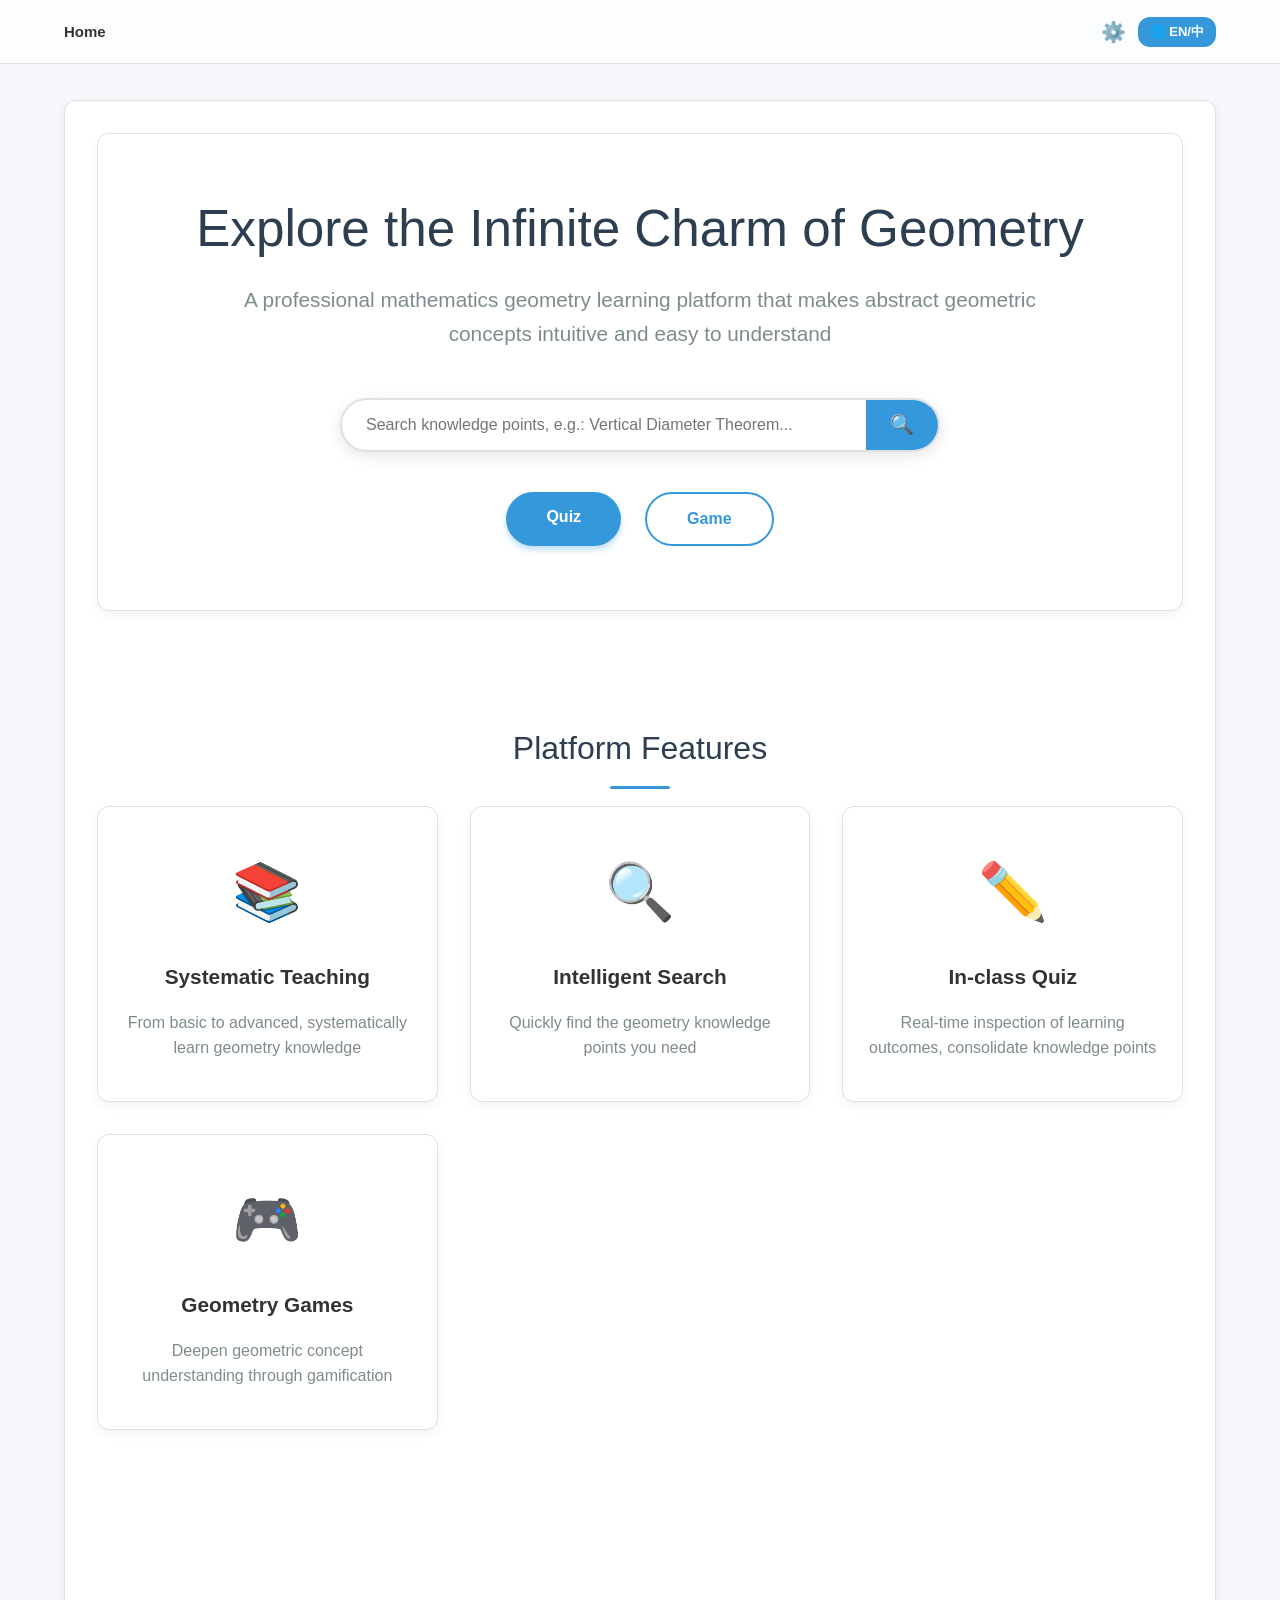
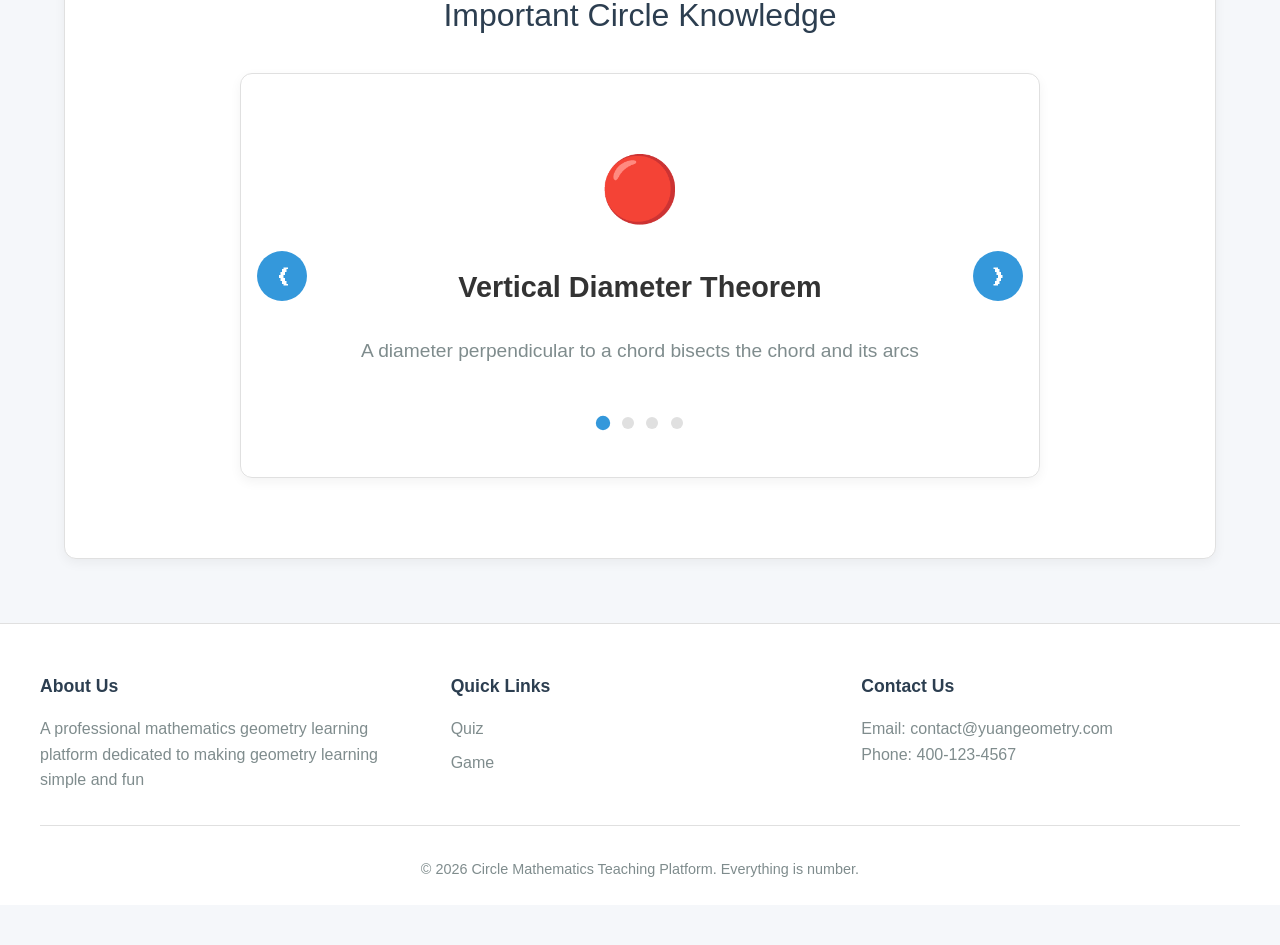
==== index.html @ 833879a3 "[v1.a]homepage 1.A page with basic operations and abilities. 2.This page 's theme is clear and simp" ====
<!DOCTYPE html>
<html lang="zh-CN">
<head>
    <meta charset="UTF-8">
    <meta name="viewport" content="width=device-width, initial-scale=1.0">
    <title>圆 · 几何教学平台</title>
    <link rel="stylesheet" href="style.css">
    <link rel="stylesheet" href="./navbar/navbar.css">
    <script src="./navbar/navbar.js"></script>
</head>
<body>
    <!-- 顶部导航栏，由Web Component接管 -->
    <top-navbar page-type="index" i18n-nav-home="nav.home"></top-navbar>

    <!-- 主要内容区 -->
    <main class="main-content">
        <!-- 首页英雄区域 -->
        <section id="home" class="module active">
            <div class="hero-section">
                <h1 data-i18n="hero.title">探索几何的无限魅力</h1>
                <p class="subtitle" data-i18n="hero.subtitle">专业的数学几何学习平台，让抽象的几何概念变得直观易懂</p>
                
                <!-- 首页顶部搜索框 -->
                <div class="hero-search-box">
                    <input type="text" class="hero-search-input" placeholder="搜索知识点，如：垂径定理、圆周角..." data-i18n-placeholder="hero.searchPlaceholder"/>
                    <button class="hero-search-btn">
                        <span class="search-icon">🔍</span>
                    </button>
                </div>
                
                <div class="hero-buttons">
                    <a href="./quiz/quiz.html" class="cta-button" data-i18n="hero.startLearning">开始学习</a>
                    <a href="./game/game_page.html" class="cta-button secondary" data-i18n="hero.geometryGames">几何游戏</a>
                </div>
            </div>
            
            <!-- 特色功能 -->
            <div class="features-section">
                <h2 data-i18n="features.title">平台特色</h2>
                <div class="features-grid">
                    <div class="feature-card">
                        <div class="feature-icon">📚</div>
                        <h3 data-i18n="features.systematic">系统教学</h3>
                        <p data-i18n="features.systematicDesc">从基础到进阶，系统化学习几何知识</p>
                    </div>
                    <div class="feature-card">
                        <div class="feature-icon">🔍</div>
                        <h3 data-i18n="features.intelligent">智能搜索</h3>
                        <p data-i18n="features.intelligentDesc">快速找到你需要的几何知识点</p>
                    </div>
                    <div class="feature-card">
                        <div class="feature-icon">✏️</div>
                        <h3 data-i18n="features.quiz">随堂检测</h3>
                        <p data-i18n="features.quizDesc">实时检验学习成果，巩固知识点</p>
                    </div>
                    <div class="feature-card">
                        <div class="feature-icon">🎮</div>
                        <h3 data-i18n="features.games">几何游戏</h3>
                        <p data-i18n="features.gamesDesc">通过游戏化方式加深几何概念理解</p>
                    </div>
                </div>
            </div>
            
            <!-- 圆的重要知识点 - 幻灯片展示 -->
            <div class="knowledge-section">
                <h2 data-i18n="knowledge.title">圆的重要知识点</h2>
                <div class="knowledge-slider">
                    <button class="slider-btn prev-btn" id="knowledge-prev">&#10094;</button>
                    <div class="knowledge-slides">
                        <div class="knowledge-slide active">
                            <div class="knowledge-icon">🔴</div>
                            <h3 data-i18n="knowledge.verticalTheorem">垂径定理</h3>
                            <p data-i18n="knowledge.verticalTheoremDesc">垂直于弦的直径平分弦且平分弦所对的两条弧</p>
                        </div>
                        <div class="knowledge-slide">
                            <div class="knowledge-icon">📐</div>
                            <h3 data-i18n="knowledge.circumferentialAngle">圆周角定理</h3>
                            <p data-i18n="knowledge.circumferentialAngleDesc">同弧或等弧所对的圆周角相等，等于圆心角的一半</p>
                        </div>
                        <div class="knowledge-slide">
                            <div class="knowledge-icon">🔄</div>
                            <h3 data-i18n="knowledge.standardEquation">圆的标准方程</h3>
                            <p data-i18n="knowledge.standardEquationDesc">(x-a)² + (y-b)² = r²，其中(a,b)为圆心坐标，r为半径</p>
                        </div>
                        <div class="knowledge-slide">
                            <div class="knowledge-icon">💡</div>
                            <h3 data-i18n="knowledge.tangentProperty">切线性质</h3>
                            <p data-i18n="knowledge.tangentPropertyDesc">圆的切线垂直于经过切点的半径</p>
                        </div>
                    </div>
                    <button class="slider-btn next-btn" id="knowledge-next">&#10095;</button>
                    <div class="slider-dots">
                        <span class="dot active" data-slide="0"></span>
                        <span class="dot" data-slide="1"></span>
                        <span class="dot" data-slide="2"></span>
                        <span class="dot" data-slide="3"></span>
                    </div>
                </div>
            </div>
        </section>

        <!-- 登录模块 -->
        <section id="login" class="module">
            <h2 data-i18n="login.title">用户登录</h2>
            <form class="auth-form">
                <input type="text" placeholder="用户名" required class="input-field" data-i18n-placeholder="login.username"/>
                <input type="password" placeholder="密码" required class="input-field" data-i18n-placeholder="login.password"/>
                <div class="privacy-policy">
                    <input type="checkbox" id="privacy" required>
                    <label for="privacy" data-i18n="login.privacy">我已阅读并同意<a href="#" onclick="alert('隐私政策：我们尊重您的隐私，不会收集任何个人信息。')">隐私政策</a></label>
                </div>
                <button type="submit" class="submit-btn" data-i18n="login.enter">进入</button>
            </form>
        </section>



        <!-- 游戏模块 -->
        <section id="game" class="module">
            <h2 data-i18n="game.title">几何挑战游戏</h2>
            <div class="game-canvas">
                <!-- 这里通常放置Canvas或游戏组件 -->
                <p data-i18n="game.loading">几何拼图游戏加载中...</p>
                <button class="submit-btn" data-i18n="game.start">开始游戏</button>
            </div>
        </section>

        <!-- 设置模块 -->
        <section id="settings" class="module">
            <h2 data-i18n="settings.title">设置</h2>
            
            <div class="settings-section">
                <h3 data-i18n="settings.appearance">外观</h3>
                <div class="settings-container">
                    <div class="setting-item">
                        <label data-i18n="settings.fontSize">字体大小</label>
                        <select id="settings-font-size" class="input-field">
                            <option value="small" data-i18n="settings.fontSizeSmall">小</option>
                            <option value="medium" data-i18n="settings.fontSizeMedium" selected>中</option>
                            <option value="large" data-i18n="settings.fontSizeLarge">大</option>
                            <option value="xlarge" data-i18n="settings.fontSizeXLarge">特大</option>
                        </select>
                    </div>
                    <div class="setting-item">
                        <label data-i18n="settings.colorblindMode">色盲模式</label>
                        <div class="toggle-switch">
                            <input type="checkbox" id="settings-colorblind-mode">
                            <label for="settings-colorblind-mode" class="toggle-label"></label>
                        </div>
                    </div>
                    <div class="setting-item">
                        <label data-i18n="settings.eyeProtectionMode">护眼模式</label>
                        <div class="toggle-switch">
                            <input type="checkbox" id="settings-eye-protection-mode">
                            <label for="settings-eye-protection-mode" class="toggle-label"></label>
                        </div>
                    </div>
                </div>
            </div>
            
            <div class="settings-section">
                <h3 data-i18n="settings.language">语言</h3>
                <div class="settings-container">
                    <div class="setting-item">
                        <label data-i18n="settings.displayLanguage">显示语言</label>
                        <select id="settings-language" class="input-field">
                            <option value="zh">中文</option>
                            <option value="en">English</option>
                        </select>
                    </div>
                    <div class="setting-item">
                        <label data-i18n="settings.autoTranslate">自动翻译</label>
                        <div class="toggle-switch">
                            <input type="checkbox" id="settings-auto-translate">
                            <label for="settings-auto-translate" class="toggle-label"></label>
                        </div>
                    </div>
                    <div class="setting-item">
                        <label data-i18n="settings.parentMode">家长模式</label>
                        <div class="toggle-switch">
                            <input type="checkbox" id="settings-parent-mode">
                            <label for="settings-parent-mode" class="toggle-label"></label>
                        </div>
                    </div>
                </div>
            </div>
            
            <div class="settings-section">
                <h3 data-i18n="settings.account">账户</h3>
                <div class="settings-container">
                    <div class="setting-item">
                        <label data-i18n="settings.username">用户名</label>
                        <input type="text" id="settings-username" class="input-field" data-i18n-placeholder="settings.usernamePlaceholder">
                    </div>
                    <div class="setting-item">
                        <label data-i18n="settings.email">邮箱</label>
                        <input type="email" id="settings-email" class="input-field" data-i18n-placeholder="settings.emailPlaceholder">
                    </div>
                    <div class="setting-item">
                        <label data-i18n="settings.volume">音量</label>
                        <div class="slider-container">
                            <input type="range" id="settings-volume" class="slider" min="0" max="100" value="80">
                            <span class="slider-value">80%</span>
                        </div>
                    </div>
                    <div class="setting-item">
                        <button class="secondary-btn" data-i18n="settings.changePassword">修改密码</button>
                        <button class="secondary-btn" data-i18n="settings.deleteAccount">删除账户</button>
                    </div>
                </div>
            </div>
            
            <div class="settings-section">
                <h3 data-i18n="settings.learning">学习</h3>
                <div class="settings-container">
                    <div class="setting-item">
                        <label data-i18n="settings.autoSave">自动保存学习进度</label>
                        <div class="toggle-switch">
                            <input type="checkbox" id="settings-auto-save" checked>
                            <label for="settings-auto-save" class="toggle-label"></label>
                        </div>
                    </div>
                    <div class="setting-item">
                        <label data-i18n="settings.dailyGoal">每日学习目标（分钟）</label>
                        <input type="number" id="settings-daily-goal" class="input-field" value="30" min="5" max="180" step="5">
                    </div>
                    <div class="setting-item">
                        <label data-i18n="settings.studyReminder">学习提醒</label>
                        <div class="toggle-switch">
                            <input type="checkbox" id="settings-study-reminder">
                            <label for="settings-study-reminder" class="toggle-label"></label>
                        </div>
                    </div>
                </div>
            </div>
            
            <div class="settings-section">
                <h3 data-i18n="settings.privacy">隐私和安全</h3>
                <div class="settings-container">
                    <div class="setting-item">
                        <label data-i18n="settings.notifications">通知</label>
                        <div class="toggle-switch">
                            <input type="checkbox" id="settings-notifications" checked>
                            <label for="settings-notifications" class="toggle-label"></label>
                        </div>
                    </div>
                    <div class="setting-item">
                        <label data-i18n="settings.dataCollection">数据收集</label>
                        <div class="toggle-switch">
                            <input type="checkbox" id="settings-data-collection">
                            <label for="settings-data-collection" class="toggle-label"></label>
                        </div>
                    </div>
                    <div class="setting-item">
                        <label data-i18n="settings.cookies">Cookie</label>
                        <div class="toggle-switch">
                            <input type="checkbox" id="settings-cookies" checked>
                            <label for="settings-cookies" class="toggle-label"></label>
                        </div>
                    </div>
                </div>
            </div>
            
            <div class="settings-section">
                <h3 data-i18n="settings.advanced">高级</h3>
                <div class="settings-container">
                    <div class="setting-item">
                        <label data-i18n="settings.sound">音效</label>
                        <div class="toggle-switch">
                            <input type="checkbox" id="settings-sound" checked>
                            <label for="settings-sound" class="toggle-label"></label>
                        </div>
                    </div>
                    <div class="setting-item">
                        <button class="secondary-btn" data-i18n="settings.clearCache">清除缓存</button>
                        <button class="secondary-btn" data-i18n="settings.resetSettings">重置所有设置</button>
                    </div>
                </div>
            </div>
            
            <div class="settings-footer">
                <button class="submit-btn" data-i18n="settings.save">应用设置</button>
            </div>
        </section>
    </main>

    <!-- 底部 -->
    <footer class="main-footer">
        <div class="footer-content">
            <div class="footer-section">
                <h4 data-i18n="footer.about">关于我们</h4>
                <p data-i18n="footer.aboutDesc">专业的数学几何学习平台，致力于让几何学习变得简单有趣</p>
            </div>
            <div class="footer-section">
                <h4 data-i18n="footer.links">快速链接</h4>
                <ul>
                    <li><a href="./quiz/quiz.html" data-i18n="nav.quiz">检测</a></li>
                    <li><a href="./game/game_page.html" data-i18n="nav.game">游戏</a></li>
                </ul>
            </div>
            <div class="footer-section">
                <h4 data-i18n="footer.contact">联系我们</h4>
                <p data-i18n="footer.email">邮箱：contact@yuangeometry.com</p>
                <p data-i18n="footer.phone">电话：400-123-4567</p>
            </div>
        </div>
        <p class="copyright" data-i18n="footer.copyright">© 2026 圆数学教学平台. 万物皆数.</p>
    </footer>

    <script src="script.js"></script>
</body>
</html>
---- style.css ----
/* 基础重置与全局设置 */
* {
    margin: 0;
    padding: 0;
    box-sizing: border-box;
}

body {
    font-family: 'Helvetica Neue', Helvetica, Arial, sans-serif;
    background-color: #f5f7fa;
    color: #333;
    line-height: 1.6;
    padding-top: 100px;
    padding-bottom: 40px;
}

/* 极简配色方案 */
:root {
    --primary-color: #3498db;
    --primary-hover: #2980b9;
    --card-bg: #ffffff;
    --border-color: #e0e0e0;
    --text-muted: #7f8c8d;
    --border-radius: 12px;
    --box-shadow: 0 4px 12px rgba(0,0,0,0.05);
    --header-bg: #ffffff;
}


/* 主要内容区 */
.main-content {
    max-width: 1200px;
    margin: 0 auto;
    padding: 0 1.5rem;
}

/* 英雄区域 */
.hero-section {
    text-align: center;
    padding: 4rem 2rem;
    background: var(--card-bg);
    border-radius: var(--border-radius);
    box-shadow: var(--box-shadow);
    margin-bottom: 3rem;
    border: 1px solid var(--border-color);
}

.hero-section h1 {
    font-size: 3.2rem;
    color: #2c3e50;
    margin-bottom: 1.5rem;
    font-weight: 300;
    line-height: 1.2;
}

.hero-section .subtitle {
    font-size: 1.3rem;
    color: var(--text-muted);
    margin-bottom: 3rem;
    max-width: 800px;
    margin-left: auto;
    margin-right: auto;
}

/* 首页顶部搜索框 */
.hero-search-box {
    display: flex;
    max-width: 600px;
    margin: 0 auto 2.5rem;
    background: white;
    border-radius: 50px;
    box-shadow: 0 4px 15px rgba(0,0,0,0.1);
    border: 2px solid var(--border-color);
    overflow: hidden;
    transition: all 0.3s ease;
}

.hero-search-box:focus-within {
    border-color: var(--primary-color);
    box-shadow: 0 4px 20px rgba(52, 152, 219, 0.2);
}

.hero-search-input {
    flex: 1;
    border: none;
    padding: 1rem 1.5rem;
    font-size: 1rem;
    outline: none;
    background: transparent;
}

.hero-search-btn {
    background: var(--primary-color);
    border: none;
    padding: 0 1.5rem;
    cursor: pointer;
    transition: all 0.3s ease;
    display: flex;
    align-items: center;
    justify-content: center;
}

.hero-search-btn:hover {
    background: var(--primary-hover);
}

.search-icon {
    font-size: 1.2rem;
}

.hero-buttons {
    display: flex;
    gap: 1.5rem;
    justify-content: center;
    flex-wrap: wrap;
}

.cta-button {
    background: var(--primary-color);
    color: white;
    padding: 0.75rem 2.5rem;
    border-radius: 50px;
    text-decoration: none;
    font-weight: bold;
    transition: all 0.3s ease;
    display: inline-block;
    box-shadow: 0 4px 6px rgba(52, 152, 219, 0.3);
    border: none;
    cursor: pointer;
    font-size: 1rem;
}

.cta-button:hover {
    background: var(--primary-hover);
    transform: translateY(-2px);
    box-shadow: 0 6px 10px rgba(52, 152, 219, 0.4);
}

.cta-button.secondary {
    background: transparent;
    color: var(--primary-color);
    border: 2px solid var(--primary-color);
    box-shadow: none;
}

.cta-button.secondary:hover {
    background: var(--primary-color);
    color: white;
}

/* 特色功能 */
.features-section {
    margin-top: 4rem;
    padding: 3rem 0;
}

.features-section h2 {
    font-size: 2.2rem;
    color: #2c3e50;
    text-align: center;
    margin-bottom: 3rem;
    font-weight: 300;
    position: relative;
}

.features-section h2::after {
    content: '';
    position: absolute;
    width: 60px;
    height: 3px;
    background: var(--primary-color);
    bottom: -15px;
    left: 50%;
    transform: translateX(-50%);
    border-radius: 2px;
}

.features-grid {
    display: grid;
    grid-template-columns: repeat(auto-fit, minmax(250px, 1fr));
    gap: 2rem;
}

.feature-card {
    background: rgba(255, 255, 255, 0.9);
    padding: 2.5rem 1.5rem;
    border-radius: var(--border-radius);
    box-shadow: var(--box-shadow);
    text-align: center;
    transition: all 0.3s ease;
    border: 1px solid var(--border-color);
}

.feature-card:hover {
    transform: translateY(-5px);
    box-shadow: 0 10px 20px rgba(0,0,0,0.1);
    border-color: var(--primary-color);
}

.feature-icon {
    font-size: 3.5rem;
    margin-bottom: 1.5rem;
    display: block;
}

.feature-card h3 {
    font-size: 1.3rem;
    color: #333;
    margin-bottom: 1rem;
    font-weight: 600;
}

.feature-card p {
    color: var(--text-muted);
    line-height: 1.6;
}

/* 知识点部分样式 - 幻灯片 */
.knowledge-section {
    margin-top: 4rem;
    padding: 3rem 0;
}

.knowledge-section h2 {
    font-size: 2.2rem;
    color: #2c3e50;
    text-align: center;
    margin-bottom: 3rem;
    font-weight: 300;
}

/* 幻灯片容器 */
.knowledge-slider {
    position: relative;
    max-width: 800px;
    margin: 0 auto;
    background: rgba(255, 255, 255, 0.95);
    border-radius: var(--border-radius);
    box-shadow: var(--box-shadow);
    border: 1px solid var(--border-color);
    padding: 3rem 4rem;
    overflow: hidden;
}

.knowledge-slides {
    position: relative;
    min-height: 250px;
}

.knowledge-slide {
    position: absolute;
    top: 0;
    left: 0;
    width: 100%;
    opacity: 0;
    visibility: hidden;
    transition: all 0.5s ease;
    transform: translateX(50px);
    text-align: center;
    padding: 1rem;
}

.knowledge-slide.active {
    opacity: 1;
    visibility: visible;
    transform: translateX(0);
    position: relative;
}

.knowledge-slide.prev {
    transform: translateX(-50px);
}

.knowledge-icon {
    font-size: 4rem;
    margin-bottom: 1.5rem;
    display: block;
}

.knowledge-slide h3 {
    font-size: 1.8rem;
    color: #333;
    margin-bottom: 1.5rem;
    font-weight: 600;
}

.knowledge-slide p {
    font-size: 1.2rem;
    color: var(--text-muted);
    line-height: 1.8;
    max-width: 600px;
    margin: 0 auto;
}

/* 幻灯片按钮 */
.slider-btn {
    position: absolute;
    top: 50%;
    transform: translateY(-50%);
    background: var(--primary-color);
    color: white;
    border: none;
    width: 50px;
    height: 50px;
    border-radius: 50%;
    font-size: 1.5rem;
    cursor: pointer;
    transition: all 0.3s ease;
    z-index: 10;
    display: flex;
    align-items: center;
    justify-content: center;
}

.slider-btn:hover {
    background: var(--primary-hover);
    transform: translateY(-50%) scale(1.1);
}

.prev-btn {
    left: 1rem;
}

.next-btn {
    right: 1rem;
}

/* 幻灯片指示点 */
.slider-dots {
    display: flex;
    justify-content: center;
    gap: 0.8rem;
    margin-top: 2rem;
}

.dot {
    width: 12px;
    height: 12px;
    border-radius: 50%;
    background: var(--border-color);
    cursor: pointer;
    transition: all 0.3s ease;
}

.dot:hover {
    background: var(--primary-color);
    opacity: 0.7;
}

.dot.active {
    background: var(--primary-color);
    transform: scale(1.2);
}

/* 模块样式 */
.module {
    background: var(--card-bg);
    border-radius: var(--border-radius);
    box-shadow: var(--box-shadow);
    padding: 2rem;
    margin-bottom: 2rem;
    border: 1px solid var(--border-color);
    display: none;
    opacity: 0;
    transition: opacity 0.3s ease;
}

.module.active {
    display: block;
    opacity: 1;
}

.module h2 {
    font-size: 2rem;
    color: #2c3e50;
    margin-bottom: 2rem;
    font-weight: 300;
}

/* 卡片样式 */
.card {
    background: rgba(255, 255, 255, 0.9);
    padding: 2rem;
    border-radius: var(--border-radius);
    box-shadow: var(--box-shadow);
    border: 1px solid var(--border-color);
    transition: all 0.3s ease;
}

.card:hover {
    transform: translateY(-3px);
    box-shadow: 0 8px 16px rgba(0,0,0,0.1);
}

.card h3 {
    font-size: 1.3rem;
    color: var(--primary-color);
    margin-bottom: 1rem;
    font-weight: 600;
}

.card ul {
    list-style: none;
    padding: 0;
}

.card li {
    padding: 0.5rem 0;
    color: #555;
    border-bottom: 1px solid var(--border-color);
}

.card li:last-child {
    border-bottom: none;
}

/* 表单样式 */
.input-field {
    width: 100%;
    padding: 0.75rem 1rem;
    border: 1px solid var(--border-color);
    border-radius: 8px;
    font-size: 1rem;
    transition: all 0.3s ease;
    margin-bottom: 1rem;
}

.input-field:focus {
    outline: none;
    border-color: var(--primary-color);
    box-shadow: 0 0 0 3px rgba(52, 152, 219, 0.1);
}

.submit-btn {
    background: var(--primary-color);
    color: white;
    padding: 0.75rem 2rem;
    border: none;
    border-radius: 8px;
    font-size: 1rem;
    font-weight: 600;
    cursor: pointer;
    transition: all 0.3s ease;
}

.submit-btn:hover {
    background: var(--primary-hover);
    transform: translateY(-2px);
    box-shadow: 0 4px 8px rgba(52, 152, 219, 0.3);
}

.secondary-btn {
    background: transparent;
    color: var(--primary-color);
    padding: 0.5rem 1rem;
    border: 1px solid var(--primary-color);
    border-radius: 6px;
    font-size: 0.9rem;
    cursor: pointer;
    transition: all 0.3s ease;
    margin-right: 0.5rem;
}

.secondary-btn:hover {
    background: var(--primary-color);
    color: white;
}

/* 教学网格 */
.teach-grid {
    display: grid;
    grid-template-columns: repeat(auto-fit, minmax(300px, 1fr));
    gap: 2rem;
}

/* 搜索框 */
.search-box {
    display: flex;
    gap: 1rem;
    margin-bottom: 2rem;
}

.search-box .input-field {
    flex: 1;
    margin-bottom: 0;
}

/* 检测模块 */
.quiz-item {
    margin-bottom: 2rem;
}

.quiz-item p {
    font-size: 1.1rem;
    color: #333;
    margin-bottom: 1rem;
    font-weight: 500;
}

.quiz-item textarea {
    width: 100%;
    min-height: 120px;
    padding: 1rem;
    border: 1px solid var(--border-color);
    border-radius: 8px;
    font-size: 1rem;
    resize: vertical;
    font-family: inherit;
}

.quiz-item textarea:focus {
    outline: none;
    border-color: var(--primary-color);
    box-shadow: 0 0 0 3px rgba(52, 152, 219, 0.1);
}

/* 游戏画布 */
.game-canvas {
    background: #f8f9fa;
    border-radius: var(--border-radius);
    padding: 3rem;
    text-align: center;
    min-height: 300px;
    display: flex;
    flex-direction: column;
    align-items: center;
    justify-content: center;
    gap: 1.5rem;
}

/* 设置模块 */
.settings-section {
    margin-bottom: 2.5rem;
    padding-bottom: 2rem;
    border-bottom: 1px solid var(--border-color);
}

.settings-section:last-of-type {
    border-bottom: none;
}

.settings-section h3 {
    font-size: 1.2rem;
    color: #2c3e50;
    margin-bottom: 1.5rem;
    font-weight: 600;
}

.settings-container {
    display: grid;
    gap: 1rem;
}

.setting-item {
    display: flex;
    align-items: center;
    justify-content: space-between;
    padding: 1rem;
    background: #f8f9fa;
    border-radius: 8px;
}

.setting-item label {
    font-weight: 500;
    color: #555;
}

.setting-item .input-field {
    width: auto;
    min-width: 200px;
    margin-bottom: 0;
}

/* 滑动条 */
.slider-container {
    display: flex;
    align-items: center;
    gap: 1rem;
}

.slider {
    -webkit-appearance: none;
    appearance: none;
    width: 200px;
    height: 6px;
    border-radius: 3px;
    background: var(--border-color);
    outline: none;
}

.slider::-webkit-slider-thumb {
    -webkit-appearance: none;
    appearance: none;
    width: 20px;
    height: 20px;
    border-radius: 50%;
    background: var(--primary-color);
    cursor: pointer;
    transition: all 0.3s ease;
}

.slider::-webkit-slider-thumb:hover {
    transform: scale(1.2);
}

.slider-value {
    font-weight: 600;
    color: var(--primary-color);
    min-width: 40px;
}

/* 切换开关 */
.toggle-switch {
    position: relative;
    display: inline-block;
    width: 50px;
    height: 24px;
}

.toggle-switch input {
    opacity: 0;
    width: 0;
    height: 0;
}

.toggle-label {
    position: absolute;
    cursor: pointer;
    top: 0;
    left: 0;
    right: 0;
    bottom: 0;
    background-color: #ccc;
    transition: .4s;
    border-radius: 24px;
}

.toggle-label:before {
    position: absolute;
    content: "";
    height: 18px;
    width: 18px;
    left: 3px;
    bottom: 3px;
    background-color: white;
    transition: .4s;
    border-radius: 50%;
}

.toggle-switch input:checked + .toggle-label {
    background-color: var(--primary-color);
}

.toggle-switch input:checked + .toggle-label:before {
    transform: translateX(26px);
}

.settings-footer {
    margin-top: 2rem;
    text-align: center;
}

/* 隐私政策 */
.privacy-policy {
    display: flex;
    align-items: center;
    gap: 0.5rem;
    margin-bottom: 1rem;
}

.privacy-policy input[type="checkbox"] {
    width: 18px;
    height: 18px;
    accent-color: var(--primary-color);
}

.privacy-policy a {
    color: var(--primary-color);
    text-decoration: none;
}

.privacy-policy a:hover {
    text-decoration: underline;
}

/* 底部 */
.main-footer {
    background: var(--card-bg);
    border-top: 1px solid var(--border-color);
    margin-top: 4rem;
    padding: 3rem 2rem 1.5rem;
}

.footer-content {
    max-width: 1200px;
    margin: 0 auto;
    display: grid;
    grid-template-columns: repeat(auto-fit, minmax(250px, 1fr));
    gap: 2rem;
    margin-bottom: 2rem;
}

.footer-section h4 {
    font-size: 1.1rem;
    color: #2c3e50;
    margin-bottom: 1rem;
    font-weight: 600;
}

.footer-section p,
.footer-section ul {
    color: var(--text-muted);
    line-height: 1.6;
}

.footer-section ul {
    list-style: none;
}

.footer-section li {
    margin-bottom: 0.5rem;
}

.footer-section a {
    color: var(--text-muted);
    text-decoration: none;
    transition: color 0.3s ease;
}

.footer-section a:hover {
    color: var(--primary-color);
}

.copyright {
    text-align: center;
    color: var(--text-muted);
    font-size: 0.9rem;
    padding-top: 2rem;
    border-top: 1px solid var(--border-color);
    max-width: 1200px;
    margin: 0 auto;
}

/* 特殊模式样式 */
.colorblind-mode {
    --primary-color: #1f77b4;
    --primary-hover: #166ba3;
}

.eye-protection-mode {
    --card-bg: #ffffff;
    --border-color: #d4e4d4;
}

.eye-protection-mode .module,
.eye-protection-mode .card {
    background: #ffffff;
    box-shadow: 0 2px 8px rgba(0, 0, 0, 0.05);
}

.parent-mode .game-section,
.parent-mode #game {
    display: none !important;
}

.parent-mode .nav-link[data-module="game"] {
    display: none !important;
}

/* 字体大小调整 */
.font-small {
    font-size: 0.9rem;
}

.font-medium {
    font-size: 1rem;
}

.font-large {
    font-size: 1.1rem;
}

.font-xlarge {
    font-size: 1.2rem;
}

/* 移动端适配 */
@media (max-width: 768px) {
    .main-header {
        flex-direction: column;
        gap: 0.5rem;
        padding: 1rem;
    }
    
    .nav-menu {
        flex-wrap: wrap;
        justify-content: center;
        gap: 0.5rem;
    }
    
    .nav-link {
        padding: 0.5rem 0.8rem;
        font-size: 0.95rem;
    }
    
    .hero-section {
        padding: 2rem 1rem;
    }
    
    .hero-section h1 {
        font-size: 2.2rem;
    }
    
    .hero-section .subtitle {
        font-size: 1.1rem;
    }
    
    .hero-buttons {
        flex-direction: column;
        align-items: center;
    }
    
    .features-grid {
        grid-template-columns: 1fr;
        gap: 1rem;
    }
    
    .feature-card {
        padding: 1.8rem 1rem;
    }
    
    .knowledge-slider {
        padding: 2rem 3rem;
    }
    
    .knowledge-slide h3 {
        font-size: 1.5rem;
    }
    
    .knowledge-slide p {
        font-size: 1rem;
    }
    
    .slider-btn {
        width: 40px;
        height: 40px;
        font-size: 1.2rem;
    }
    
    .prev-btn {
        left: 0.5rem;
    }
    
    .next-btn {
        right: 0.5rem;
    }
    
    .teach-grid {
        grid-template-columns: 1fr;
    }
    
    .search-box {
        flex-direction: column;
    }
    
    .setting-item {
        flex-direction: column;
        gap: 1rem;
        align-items: flex-start;
    }
    
    .setting-item .input-field {
        width: 100%;
    }
    
    .slider {
        width: 150px;
    }
    
    .cta-button {
        padding: 0.75rem 2rem;
        font-size: 0.95rem;
    }
    
    .footer-content {
        grid-template-columns: 1fr;
        text-align: center;
    }
}

/* 登录表单 */
.auth-form {
    max-width: 400px;
    margin: 0 auto;
}

.auth-form .input-field {
    margin-bottom: 1rem;
}

/* 占位符文字 */
.placeholder {
    color: var(--text-muted);
    text-align: center;
    padding: 2rem;
    font-style: italic;
}
---- navbar/navbar.css ----
/* =========================================
   TOP NAVBAR (Modular Component)
   ========================================= */
.top-navbar {
    position: fixed; top: 0; left: 0; right: 0; height: 64px;
    background: rgba(255, 255, 255, 0.7); backdrop-filter: blur(24px) saturate(150%); -webkit-backdrop-filter: blur(24px) saturate(150%);
    border-bottom: 1px solid var(--border-light, #e0e0e0);
    display: flex; justify-content: space-between; align-items: center;
    padding: 0 5%; z-index: 1000; transition: background 0.3s, border-color 0.3s;
}
:root[data-theme="dark"] .top-navbar { background: rgba(28, 28, 30, 0.7); border-bottom-color: rgba(255, 255, 255, 0.1); }

.breadcrumb { font-size: 0.9375rem; font-weight: 600; color: var(--text-primary, #333); display: flex; align-items: center; gap: 8px; cursor: pointer; }
.bc-item { transition: opacity 0.2s; }
.bc-item:hover { opacity: 0.6; }
.bc-separator { color: var(--text-secondary, #86868B); font-weight: 400; user-select: none; }

.nav-right { display: flex; align-items: center; gap: 1.5rem; }
.nav-control { display: flex; align-items: center; gap: 8px; color: var(--text-secondary, #86868B); font-weight: 600; }

.nav-slider { -webkit-appearance: none; appearance: none; -moz-appearance: none; width: 80px; height: 4px; background: var(--border-strong, #ccc); border-radius: 2px; outline: none; }
.nav-slider::-webkit-slider-thumb { -webkit-appearance: none; appearance: none; width: 16px; height: 16px; border-radius: 50%; background: var(--text-primary, #333); cursor: pointer; box-shadow: 0 2px 4px rgba(0,0,0,0.2); }

.nav-icon-btn { background: transparent; border: none; font-size: 1.25rem; color: var(--text-primary, #333); cursor: pointer; width: 32px; height: 32px; border-radius: 50%; display: flex; align-items: center; justify-content: center; transition: background 0.2s; }
.nav-icon-btn:hover { background: rgba(0,0,0,0.05); }
:root[data-theme="dark"] .nav-icon-btn:hover { background: rgba(255,255,255,0.1); }

/* 主色调适配，如果没有定义 accent-blue 就用 primary-color */
.nav-lang-btn { background: var(--accent-blue, var(--primary-color, #3498db)); color: white; border: none; padding: 6px 12px; border-radius: 12px; font-size: 0.8125rem; font-weight: 700; cursor: pointer; transition: opacity 0.2s; font-family: inherit; }
.nav-lang-btn:hover { opacity: 0.8; }

@media (max-width: 768px) {
    .font-control { display: none; } 
    .top-navbar { padding: 0 1rem; }
}
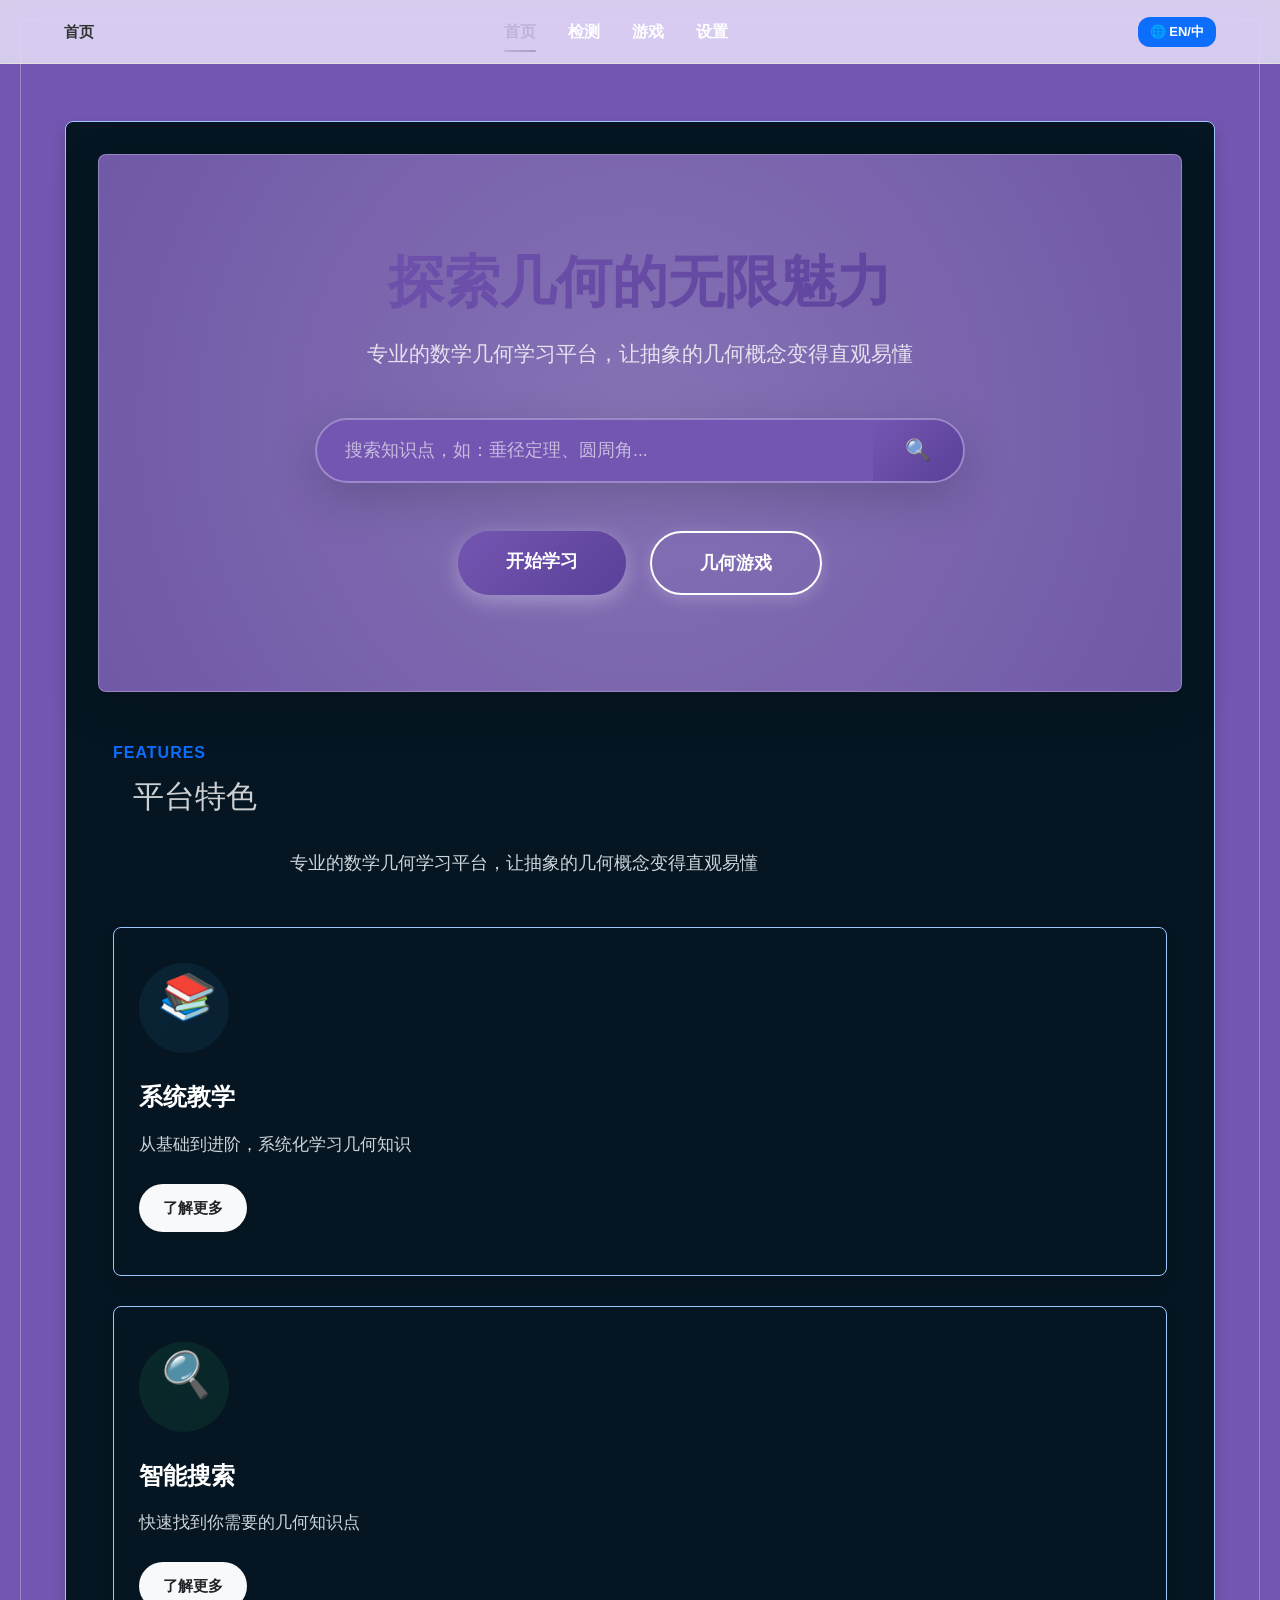
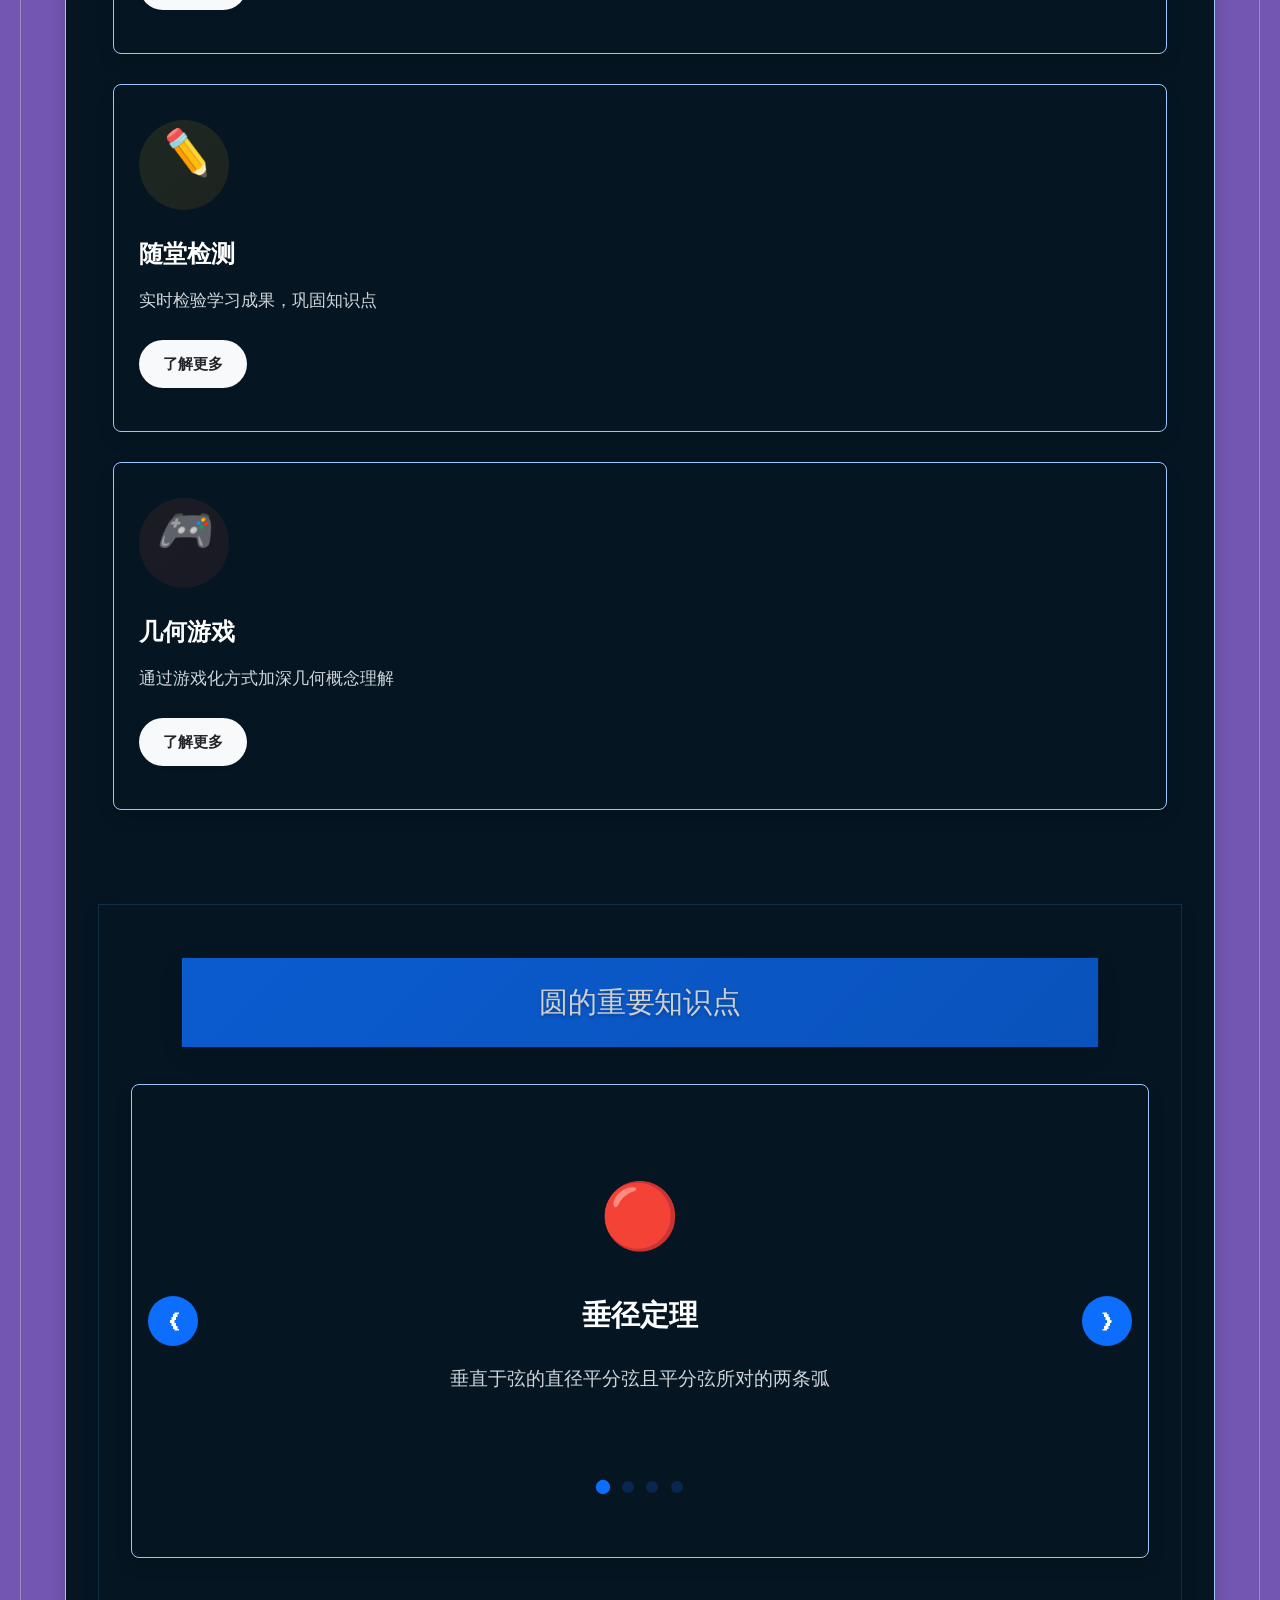
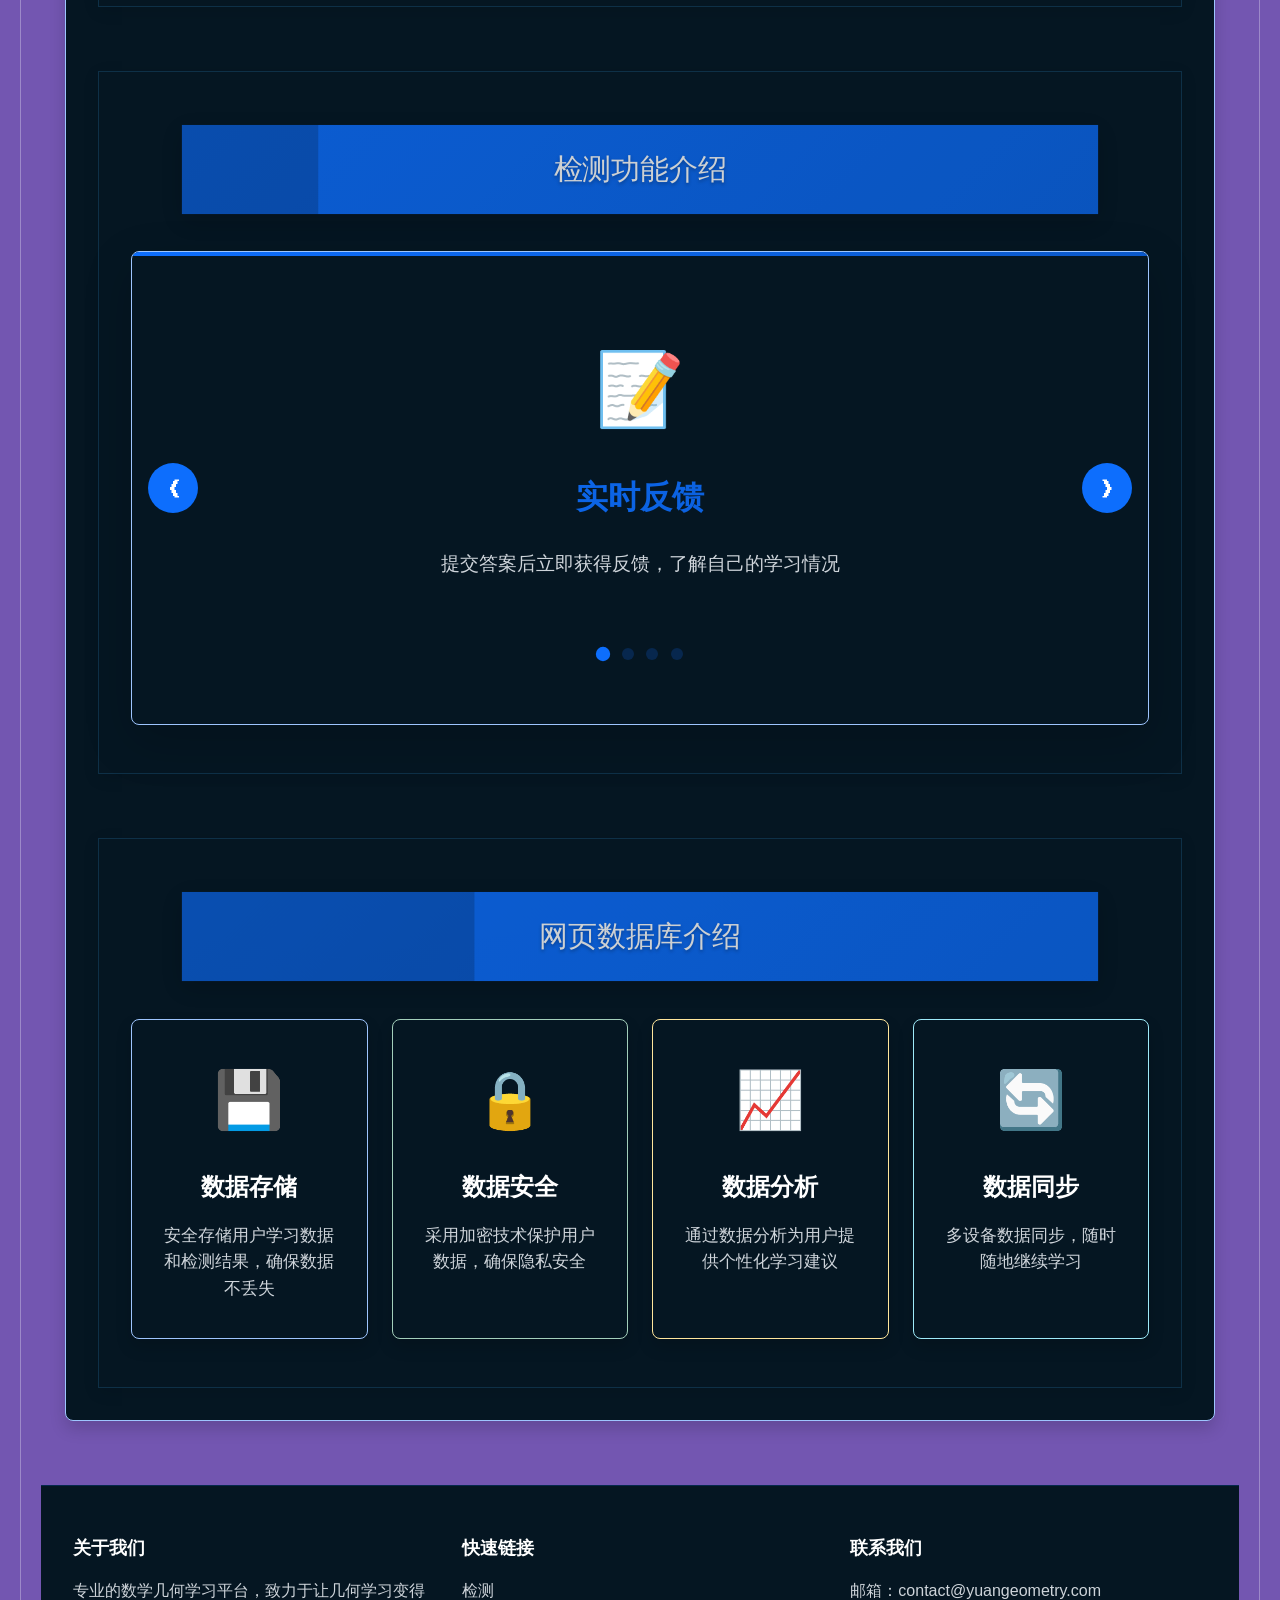
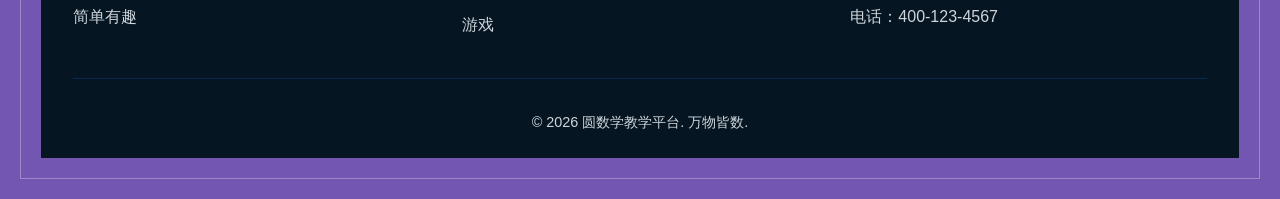
==== commit a1ca97b4: "[v2.1.1]homepage 1.update the guide blank(navbar) 2.use some geometric picture in the background 3" ====
--- a/index.html
+++ b/index.html
@@ -1,5 +1,6 @@
 <!DOCTYPE html>
 <html lang="zh-CN">
+
 <head>
     <meta charset="UTF-8">
     <meta name="viewport" content="width=device-width, initial-scale=1.0">
@@ -8,8 +9,9 @@
     <link rel="stylesheet" href="./navbar/navbar.css">
     <script src="./navbar/navbar.js"></script>
 </head>
+
 <body>
-    <!-- 顶部导航栏，由Web Component接管 -->
+    <!-- 顶部导航栏 -->
     <top-navbar page-type="index" i18n-nav-home="nav.home"></top-navbar>
 
     <!-- 主要内容区 -->
@@ -19,48 +21,97 @@
             <div class="hero-section">
                 <h1 data-i18n="hero.title">探索几何的无限魅力</h1>
                 <p class="subtitle" data-i18n="hero.subtitle">专业的数学几何学习平台，让抽象的几何概念变得直观易懂</p>
-                
+
                 <!-- 首页顶部搜索框 -->
                 <div class="hero-search-box">
-                    <input type="text" class="hero-search-input" placeholder="搜索知识点，如：垂径定理、圆周角..." data-i18n-placeholder="hero.searchPlaceholder"/>
+                    <input type="text" class="hero-search-input" placeholder="搜索知识点，如：垂径定理、圆周角..."
+                        data-i18n-placeholder="hero.searchPlaceholder" />
                     <button class="hero-search-btn">
                         <span class="search-icon">🔍</span>
                     </button>
                 </div>
-                
+
                 <div class="hero-buttons">
                     <a href="./quiz/quiz.html" class="cta-button" data-i18n="hero.startLearning">开始学习</a>
                     <a href="./game/game_page.html" class="cta-button secondary" data-i18n="hero.geometryGames">几何游戏</a>
                 </div>
             </div>
-            
+
             <!-- 特色功能 -->
-            <div class="features-section">
-                <h2 data-i18n="features.title">平台特色</h2>
-                <div class="features-grid">
-                    <div class="feature-card">
-                        <div class="feature-icon">📚</div>
-                        <h3 data-i18n="features.systematic">系统教学</h3>
-                        <p data-i18n="features.systematicDesc">从基础到进阶，系统化学习几何知识</p>
-                    </div>
-                    <div class="feature-card">
-                        <div class="feature-icon">🔍</div>
-                        <h3 data-i18n="features.intelligent">智能搜索</h3>
-                        <p data-i18n="features.intelligentDesc">快速找到你需要的几何知识点</p>
-                    </div>
-                    <div class="feature-card">
-                        <div class="feature-icon">✏️</div>
-                        <h3 data-i18n="features.quiz">随堂检测</h3>
-                        <p data-i18n="features.quizDesc">实时检验学习成果，巩固知识点</p>
-                    </div>
-                    <div class="feature-card">
-                        <div class="feature-icon">🎮</div>
-                        <h3 data-i18n="features.games">几何游戏</h3>
-                        <p data-i18n="features.gamesDesc">通过游戏化方式加深几何概念理解</p>
-                    </div>
-                </div>
-            </div>
-            
+            <section class="ag_service-area">
+                <div class="container">
+                    <div class="section-title text-center">
+                        <h4 data-aos="zoom-in-left">Features</h4>
+                        <h2 data-i18n="features.title">平台特色</h2>
+                        <p data-i18n="features.subtitle">专业的数学几何学习平台，让抽象的几何概念变得直观易懂</p>
+                    </div>
+
+                    <div class="row mt-50">
+                        <div class="col-lg-3 col-md-6 col-sm-12 text-center">
+                            <div class="service-item mt-30" data-aos="flip-left">
+                                <div class="item_icon item_icon1 m-auto">
+                                    <i class="feature-icon">📚</i>
+                                </div>
+                                <div class="item_content content_active">
+                                    <h3 data-i18n="features.systematic">系统教学</h3>
+                                    <p data-i18n="features.systematicDesc">从基础到进阶，系统化学习几何知识</p>
+                                </div>
+                                <div class="service_item-btn">
+                                    <a href="#" class="btn btn-secondary" data-i18n="features.learnMore">了解更多</a>
+                                </div>
+                            </div>
+                        </div>
+
+                        <div class="col-lg-3 col-md-6 col-sm-12 text-center">
+                            <div class="service-item mt-30" data-aos="flip-left">
+                                <div class="item_icon item_icon2 m-auto">
+                                    <i class="feature-icon">🔍</i>
+                                </div>
+                                <div class="item_content">
+                                    <h3 data-i18n="features.intelligent">智能搜索</h3>
+                                    <p data-i18n="features.intelligentDesc">快速找到你需要的几何知识点</p>
+                                </div>
+                                <div class="service_item-btn">
+                                    <a href="#" class="btn btn-secondary" data-i18n="features.learnMore">了解更多</a>
+                                </div>
+                            </div>
+                        </div>
+
+                        <div class="col-lg-3 col-md-6 col-sm-12 text-center">
+                            <div class="service-item mt-30" data-aos="flip-right">
+                                <div class="item_icon item_icon3 m-auto">
+                                    <i class="feature-icon">✏️</i>
+                                </div>
+                                <div class="item_content">
+                                    <h3 data-i18n="features.quiz">随堂检测</h3>
+                                    <p data-i18n="features.quizDesc">实时检验学习成果，巩固知识点</p>
+                                </div>
+                                <div class="service_item-btn">
+                                    <a href="#" class="btn btn-secondary" data-i18n="features.learnMore">了解更多</a>
+                                </div>
+                            </div>
+                        </div>
+
+                        <div class="col-lg-3 col-md-6 col-sm-12 text-center">
+                            <div class="service-item mt-30" data-aos="flip-right">
+                                <div class="item_icon item_icon4 m-auto">
+                                    <i class="feature-icon">🎮</i>
+                                </div>
+                                <div class="item_content">
+                                    <h3 data-i18n="features.games">几何游戏</h3>
+                                    <p data-i18n="features.gamesDesc">通过游戏化方式加深几何概念理解</p>
+                                </div>
+                                <div class="service_item-btn">
+                                    <a href="#" class="btn btn-secondary" data-i18n="features.learnMore">了解更多</a>
+                                </div>
+                            </div>
+                        </div>
+
+                    </div>
+                </div>
+
+            </section>
+
             <!-- 圆的重要知识点 - 幻灯片展示 -->
             <div class="knowledge-section">
                 <h2 data-i18n="knowledge.title">圆的重要知识点</h2>
@@ -97,23 +148,85 @@
                     </div>
                 </div>
             </div>
+
+            <!-- 检测介绍 - 幻灯片展示 -->
+            <div class="quiz-intro-section">
+                <h2 data-i18n="quizIntro.title">检测功能介绍</h2>
+                <div class="quiz-intro-slider">
+                    <button class="slider-btn prev-btn" id="quiz-intro-prev">&#10094;</button>
+                    <div class="quiz-intro-slides">
+                        <div class="quiz-intro-slide active">
+                            <div class="quiz-intro-icon">📝</div>
+                            <h3 data-i18n="quizIntro.RealTimeFeedback">实时反馈</h3>
+                            <p data-i18n="quizIntro.RealTimeFeedbackDesc">提交答案后立即获得反馈，了解自己的学习情况</p>
+                        </div>
+                        <div class="quiz-intro-slide">
+                            <div class="quiz-intro-icon">📊</div>
+                            <h3 data-i18n="quizIntro.ProgressTracking">进度追踪</h3>
+                            <p data-i18n="quizIntro.ProgressTrackingDesc">记录学习进度，帮助你了解自己的薄弱环节</p>
+                        </div>
+                        <div class="quiz-intro-slide">
+                            <div class="quiz-intro-icon">🎯</div>
+                            <h3 data-i18n="quizIntro.TargetedPractice">针对性练习</h3>
+                            <p data-i18n="quizIntro.TargetedPracticeDesc">根据你的学习情况，提供个性化的练习题目</p>
+                        </div>
+                        <div class="quiz-intro-slide">
+                            <div class="quiz-intro-icon">🏆</div>
+                            <h3 data-i18n="quizIntro.AchievementSystem">成就系统</h3>
+                            <p data-i18n="quizIntro.AchievementSystemDesc">通过完成检测获得成就，激发学习动力</p>
+                        </div>
+                    </div>
+                    <button class="slider-btn next-btn" id="quiz-intro-next">&#10095;</button>
+                    <div class="slider-dots">
+                        <span class="dot active" data-slide="0"></span>
+                        <span class="dot" data-slide="1"></span>
+                        <span class="dot" data-slide="2"></span>
+                        <span class="dot" data-slide="3"></span>
+                    </div>
+                </div>
+            </div>
+
+            <!-- 网页数据库介绍 - 卡片展示 -->
+            <div class="database-section">
+                <h2 data-i18n="database.title">网页数据库介绍</h2>
+                <div class="database-cards">
+                    <div class="database-card">
+                        <div class="database-card-icon">💾</div>
+                        <h3 data-i18n="database.dataStorage">数据存储</h3>
+                        <p data-i18n="database.dataStorageDesc">安全存储用户学习数据和检测结果，确保数据不丢失</p>
+                    </div>
+                    <div class="database-card">
+                        <div class="database-card-icon">🔒</div>
+                        <h3 data-i18n="database.dataSecurity">数据安全</h3>
+                        <p data-i18n="database.dataSecurityDesc">采用加密技术保护用户数据，确保隐私安全</p>
+                    </div>
+                    <div class="database-card">
+                        <div class="database-card-icon">📈</div>
+                        <h3 data-i18n="database.dataAnalysis">数据分析</h3>
+                        <p data-i18n="database.dataAnalysisDesc">通过数据分析为用户提供个性化学习建议</p>
+                    </div>
+                    <div class="database-card">
+                        <div class="database-card-icon">🔄</div>
+                        <h3 data-i18n="database.dataSync">数据同步</h3>
+                        <p data-i18n="database.dataSyncDesc">多设备数据同步，随时随地继续学习</p>
+                    </div>
+                </div>
+            </div>
         </section>
 
-        <!-- 登录模块 -->
-        <section id="login" class="module">
-            <h2 data-i18n="login.title">用户登录</h2>
-            <form class="auth-form">
-                <input type="text" placeholder="用户名" required class="input-field" data-i18n-placeholder="login.username"/>
-                <input type="password" placeholder="密码" required class="input-field" data-i18n-placeholder="login.password"/>
-                <div class="privacy-policy">
-                    <input type="checkbox" id="privacy" required>
-                    <label for="privacy" data-i18n="login.privacy">我已阅读并同意<a href="#" onclick="alert('隐私政策：我们尊重您的隐私，不会收集任何个人信息。')">隐私政策</a></label>
-                </div>
-                <button type="submit" class="submit-btn" data-i18n="login.enter">进入</button>
-            </form>
+        <!-- 检测模块 -->
+        <section id="quiz" class="module">
+            <h2 data-i18n="quiz.title">随堂检测</h2>
+            <div class="quiz-item">
+                <p data-i18n="quiz.question1">1. 垂径定理的内容是？</p>
+                <textarea placeholder="请输入您的答案..." data-i18n-placeholder="quiz.answer"></textarea>
+            </div>
+            <div class="quiz-item">
+                <p data-i18n="quiz.question2">2. 圆的标准方程是什么？</p>
+                <textarea placeholder="请输入您的答案..." data-i18n-placeholder="quiz.answer"></textarea>
+            </div>
+            <button class="submit-btn" data-i18n="quiz.submit">提交答卷</button>
         </section>
-
-
 
         <!-- 游戏模块 -->
         <section id="game" class="module">
@@ -128,7 +241,7 @@
         <!-- 设置模块 -->
         <section id="settings" class="module">
             <h2 data-i18n="settings.title">设置</h2>
-            
+
             <div class="settings-section">
                 <h3 data-i18n="settings.appearance">外观</h3>
                 <div class="settings-container">
@@ -157,7 +270,7 @@
                     </div>
                 </div>
             </div>
-            
+
             <div class="settings-section">
                 <h3 data-i18n="settings.language">语言</h3>
                 <div class="settings-container">
@@ -184,32 +297,36 @@
                     </div>
                 </div>
             </div>
-            
+
             <div class="settings-section">
                 <h3 data-i18n="settings.account">账户</h3>
                 <div class="settings-container">
-                    <div class="setting-item">
-                        <label data-i18n="settings.username">用户名</label>
-                        <input type="text" id="settings-username" class="input-field" data-i18n-placeholder="settings.usernamePlaceholder">
-                    </div>
-                    <div class="setting-item">
-                        <label data-i18n="settings.email">邮箱</label>
-                        <input type="email" id="settings-email" class="input-field" data-i18n-placeholder="settings.emailPlaceholder">
-                    </div>
-                    <div class="setting-item">
-                        <label data-i18n="settings.volume">音量</label>
-                        <div class="slider-container">
-                            <input type="range" id="settings-volume" class="slider" min="0" max="100" value="80">
-                            <span class="slider-value">80%</span>
-                        </div>
-                    </div>
-                    <div class="setting-item">
-                        <button class="secondary-btn" data-i18n="settings.changePassword">修改密码</button>
-                        <button class="secondary-btn" data-i18n="settings.deleteAccount">删除账户</button>
-                    </div>
-                </div>
-            </div>
-            
+                    <div class="login-form">
+                        <h4 data-i18n="login.title">用户登录</h4>
+                        <form class="auth-form">
+                            <div class="setting-item">
+                                <label data-i18n="login.username">用户名</label>
+                                <input type="text" placeholder="用户名" required class="input-field"
+                                    data-i18n-placeholder="login.username" />
+                            </div>
+                            <div class="setting-item">
+                                <label data-i18n="login.password">密码</label>
+                                <input type="password" placeholder="密码" required class="input-field"
+                                    data-i18n-placeholder="login.password" />
+                            </div>
+                            <div class="setting-item privacy-policy">
+                                <input type="checkbox" id="privacy" required>
+                                <label for="privacy" data-i18n="login.privacy">我已阅读并同意<a href="#"
+                                        onclick="alert('隐私政策：我们尊重您的隐私，不会收集任何个人信息。')">隐私政策</a></label>
+                            </div>
+                            <div class="setting-item">
+                                <button type="submit" class="submit-btn" data-i18n="login.enter">进入</button>
+                            </div>
+                        </form>
+                    </div>
+                </div>
+            </div>
+
             <div class="settings-section">
                 <h3 data-i18n="settings.learning">学习</h3>
                 <div class="settings-container">
@@ -222,7 +339,8 @@
                     </div>
                     <div class="setting-item">
                         <label data-i18n="settings.dailyGoal">每日学习目标（分钟）</label>
-                        <input type="number" id="settings-daily-goal" class="input-field" value="30" min="5" max="180" step="5">
+                        <input type="number" id="settings-daily-goal" class="input-field" value="30" min="5" max="180"
+                            step="5">
                     </div>
                     <div class="setting-item">
                         <label data-i18n="settings.studyReminder">学习提醒</label>
@@ -233,7 +351,7 @@
                     </div>
                 </div>
             </div>
-            
+
             <div class="settings-section">
                 <h3 data-i18n="settings.privacy">隐私和安全</h3>
                 <div class="settings-container">
@@ -260,7 +378,7 @@
                     </div>
                 </div>
             </div>
-            
+
             <div class="settings-section">
                 <h3 data-i18n="settings.advanced">高级</h3>
                 <div class="settings-container">
@@ -277,7 +395,7 @@
                     </div>
                 </div>
             </div>
-            
+
             <div class="settings-footer">
                 <button class="submit-btn" data-i18n="settings.save">应用设置</button>
             </div>
@@ -294,8 +412,8 @@
             <div class="footer-section">
                 <h4 data-i18n="footer.links">快速链接</h4>
                 <ul>
-                    <li><a href="./quiz/quiz.html" data-i18n="nav.quiz">检测</a></li>
-                    <li><a href="./game/game_page.html" data-i18n="nav.game">游戏</a></li>
+                    <li><a href="#quiz" data-i18n="nav.quiz">检测</a></li>
+                    <li><a href="#game" data-i18n="nav.game">游戏</a></li>
                 </ul>
             </div>
             <div class="footer-section">
@@ -309,4 +427,5 @@
 
     <script src="script.js"></script>
 </body>
+
 </html>
--- a/style.css
+++ b/style.css
@@ -6,106 +6,885 @@
 }
 
 body {
-    font-family: 'Helvetica Neue', Helvetica, Arial, sans-serif;
-    background-color: #f5f7fa;
-    color: #333;
+    font-family: 'Inter', -apple-system, BlinkMacSystemFont, 'Segoe UI', Roboto, 'Helvetica Neue', Arial, sans-serif;
+    background-color: var(--purple-bg);
+    color: white;
     line-height: 1.6;
-    padding-top: 100px;
-    padding-bottom: 40px;
-}
-
-/* 极简配色方案 */
+    min-height: 100vh;
+    border: 1px solid rgba(255, 255, 255, 0.3);
+    border-radius: var(--border-radius);
+    box-shadow: var(--box-shadow);
+    margin: 20px;
+    padding: 20px;
+    overflow-x: hidden;
+}
+
+/* Bootstrap CSS变量 */
 :root {
-    --primary-color: #3498db;
-    --primary-hover: #2980b9;
-    --card-bg: #ffffff;
-    --border-color: #e0e0e0;
-    --text-muted: #7f8c8d;
-    --border-radius: 12px;
-    --box-shadow: 0 4px 12px rgba(0,0,0,0.05);
-    --header-bg: #ffffff;
-}
-
+    --bs-blue: #0d6efd;
+    --bs-indigo: #6610f2;
+    --bs-purple: #6f42c1;
+    --bs-pink: #d63384;
+    --bs-red: #dc3545;
+    --bs-orange: #fd7e14;
+    --bs-yellow: #ffc107;
+    --bs-green: #198754;
+    --bs-teal: #20c997;
+    --bs-cyan: #0dcaf0;
+    --bs-black: #000;
+    --bs-white: #fff;
+    --bs-gray: #6c757d;
+    --bs-gray-dark: #343a40;
+    --bs-gray-100: #f8f9fa;
+    --bs-gray-200: #e9ecef;
+    --bs-gray-300: #dee2e6;
+    --bs-gray-400: #ced4da;
+    --bs-gray-500: #adb5bd;
+    --bs-gray-600: #6c757d;
+    --bs-gray-700: #495057;
+    --bs-gray-800: #343a40;
+    --bs-gray-900: #212529;
+    --bs-primary: #0d6efd;
+    --bs-secondary: #6c757d;
+    --bs-success: #198754;
+    --bs-info: #0dcaf0;
+    --bs-warning: #ffc107;
+    --bs-danger: #dc3545;
+    --bs-light: #f8f9fa;
+    --bs-dark: #212529;
+    --bs-primary-rgb: 13, 110, 253;
+    --bs-secondary-rgb: 108, 117, 125;
+    --bs-success-rgb: 25, 135, 84;
+    --bs-info-rgb: 13, 202, 240;
+    --bs-warning-rgb: 255, 193, 7;
+    --bs-danger-rgb: 220, 53, 69;
+    --bs-light-rgb: 248, 249, 250;
+    --bs-dark-rgb: 33, 37, 41;
+    --bs-primary-text-emphasis: #052c65;
+    --bs-secondary-text-emphasis: #2b2f32;
+    --bs-success-text-emphasis: #0a3622;
+    --bs-info-text-emphasis: #055160;
+    --bs-warning-text-emphasis: #664d03;
+    --bs-danger-text-emphasis: #58151c;
+    --bs-light-text-emphasis: #495057;
+    --bs-dark-text-emphasis: #495057;
+    --bs-primary-bg-subtle: #cfe2ff;
+    --bs-secondary-bg-subtle: #e2e3e5;
+    --bs-success-bg-subtle: #d1e7dd;
+    --bs-info-bg-subtle: #cff4fc;
+    --bs-warning-bg-subtle: #fff3cd;
+    --bs-danger-bg-subtle: #f8d7da;
+    --bs-light-bg-subtle: #fcfcfd;
+    --bs-dark-bg-subtle: #ced4da;
+    --bs-primary-border-subtle: #9ec5fe;
+    --bs-secondary-border-subtle: #c4c8cb;
+    --bs-success-border-subtle: #a3cfbb;
+    --bs-info-border-subtle: #9eeaf9;
+    --bs-warning-border-subtle: #ffe69c;
+    --bs-danger-border-subtle: #f1aeb5;
+    --bs-light-border-subtle: #e9ecef;
+    --bs-dark-border-subtle: #adb5bd;
+    --bs-white-rgb: 255, 255, 255;
+    --bs-black-rgb: 0, 0, 0;
+    --bs-font-sans-serif: system-ui, -apple-system, "Segoe UI", Roboto, "Helvetica Neue", "Noto Sans", "Liberation Sans", Arial, sans-serif, "Apple Color Emoji", "Segoe UI Emoji", "Segoe UI Symbol", "Noto Color Emoji";
+    --bs-font-monospace: SFMono-Regular, Menlo, Monaco, Consolas, "Liberation Mono", "Courier New", monospace;
+    --bs-gradient: linear-gradient(180deg, rgba(255, 255, 255, 0.15), rgba(255, 255, 255, 0));
+    --bs-body-font-family: var(--bs-font-sans-serif);
+    --bs-body-font-size: 1rem;
+    --bs-body-font-weight: 400;
+    --bs-body-line-height: 1.5;
+    --bs-body-color: #212529;
+    --bs-body-color-rgb: 33, 37, 41;
+    --bs-body-bg: #fff;
+    --bs-body-bg-rgb: 255, 255, 255;
+    --bs-emphasis-color: #000;
+    --bs-emphasis-color-rgb: 0, 0, 0;
+    --bs-secondary-color: rgba(33, 37, 41, 0.75);
+    --bs-secondary-color-rgb: 33, 37, 41;
+    --bs-secondary-bg: #e9ecef;
+    --bs-secondary-bg-rgb: 233, 236, 239;
+    --bs-tertiary-color: rgba(33, 37, 41, 0.5);
+    --bs-tertiary-color-rgb: 33, 37, 41;
+    --bs-tertiary-bg: #f8f9fa;
+    --bs-tertiary-bg-rgb: 248, 249, 250;
+    --bs-heading-color: inherit;
+    --bs-link-color: #0d6efd;
+    --bs-link-color-rgb: 13, 110, 253;
+    --bs-link-decoration: underline;
+    --bs-link-hover-color: #0a58ca;
+    --bs-link-hover-color-rgb: 10, 88, 202;
+    --bs-code-color: #d63384;
+    --bs-highlight-color: #212529;
+    --bs-highlight-bg: #fff3cd;
+    --bs-border-width: 1px;
+    --bs-border-style: solid;
+    --bs-border-color: #dee2e6;
+    --bs-border-color-translucent: rgba(0, 0, 0, 0.175);
+    --bs-border-radius: 0.375rem;
+    --bs-border-radius-sm: 0.25rem;
+    --bs-border-radius-lg: 0.5rem;
+    --bs-border-radius-xl: 1rem;
+    --bs-border-radius-xxl: 2rem;
+    --bs-border-radius-2xl: var(--bs-border-radius-xxl);
+    --bs-border-radius-pill: 50rem;
+    --bs-box-shadow: 0 0.5rem 1rem rgba(0, 0, 0, 0.15);
+    --bs-box-shadow-sm: 0 0.125rem 0.25rem rgba(0, 0, 0, 0.075);
+    --bs-box-shadow-lg: 0 1rem 3rem rgba(0, 0, 0, 0.175);
+    --bs-box-shadow-inset: inset 0 1px 2px rgba(0, 0, 0, 0.075);
+    --bs-focus-ring-width: 0.25rem;
+    --bs-focus-ring-opacity: 0.25;
+    --bs-focus-ring-color: rgba(13, 110, 253, 0.25);
+    --bs-form-valid-color: #198754;
+    --bs-form-valid-border-color: #198754;
+    --bs-form-invalid-color: #dc3545;
+    --bs-form-invalid-border-color: #dc3545;
+    
+    /* 自定义变量 */
+    --primary-color: var(--bs-primary);
+    --primary-hover: var(--bs-link-hover-color);
+    --secondary-color: var(--bs-secondary);
+    --accent-color: var(--bs-danger);
+    --success-color: var(--bs-success);
+    --warning-color: var(--bs-warning);
+    --info-color: var(--bs-info);
+    --lavender-color: #BDB5D7;
+    --lavender-color-rgb: 189, 181, 215;
+    --purple-bg: #7356B1;
+    --purple-bg-rgb: 115, 86, 177;
+    --card-bg: #051622;
+    --border-color: rgba(13, 110, 253, 0.2);
+    --text-muted: var(--bs-gray-400);
+    --text-dark: var(--bs-dark);
+    --text-light: var(--bs-white);
+    --gradient-primary: linear-gradient(135deg, var(--bs-primary) 0%, var(--bs-link-hover-color) 100%);
+    --gradient-secondary: linear-gradient(135deg, var(--bs-success) 0%, #157347 100%);
+    --gradient-accent: linear-gradient(135deg, var(--bs-danger) 0%, #bb2d3b 100%);
+    --gradient-warning: linear-gradient(135deg, var(--bs-warning) 0%, #ff9234 100%);
+    --gradient-info: linear-gradient(135deg, var(--bs-info) 0%, #08a8c0 100%);
+    --gradient-lavender: linear-gradient(135deg, var(--lavender-color) 0%, #a69cc8 100%);
+    --gradient-purple: linear-gradient(135deg, var(--purple-bg) 0%, #5a4099 100%);
+}
+
+/* 平滑滚动 */
+html {
+    scroll-behavior: smooth;
+}
+
+/* 自定义滚动条 */
+::-webkit-scrollbar {
+    width: 8px;
+}
+
+::-webkit-scrollbar-track {
+    background: rgba(52, 152, 219, 0.1);
+    border-radius: 4px;
+}
+
+::-webkit-scrollbar-thumb {
+    background: var(--primary-color);
+    border-radius: 4px;
+}
+
+::-webkit-scrollbar-thumb:hover {
+    background: var(--primary-hover);
+}
+
+/* 几何图形分隔符 - 手绘风格 */
+.geometric-divider {
+    position: relative;
+    height: 120px;
+    margin: 4rem 0;
+    overflow: hidden;
+}
+
+.geometric-shape {
+    position: absolute;
+    opacity: 0.8;
+    animation: float 8s ease-in-out infinite;
+}
+
+/* 手绘圆形 */
+.geometric-shape.circle {
+    width: 60px;
+    height: 60px;
+    border-radius: 50%;
+    background: transparent;
+    border: 3px solid #3498db;
+    top: 30px;
+    left: 10%;
+    animation-delay: 0s;
+    box-shadow: 2px 2px 0 rgba(0,0,0,0.1);
+    /* 手绘效果 */
+    border-radius: 53% 47% 51% 49% / 48% 52% 48% 52%;
+    transform: rotate(-2deg);
+}
+
+/* 手绘三角形 */
+.geometric-shape.triangle {
+    width: 0;
+    height: 0;
+    border-left: 30px solid transparent;
+    border-right: 30px solid transparent;
+    border-bottom: 52px solid #2ecc71;
+    background: none;
+    top: 20px;
+    left: 30%;
+    animation-delay: 1s;
+    /* 手绘效果 */
+    transform: rotate(3deg) skewX(2deg);
+    filter: drop-shadow(2px 2px 0 rgba(0,0,0,0.1));
+}
+
+/* 手绘正方形 */
+.geometric-shape.square {
+    width: 50px;
+    height: 50px;
+    background: #e74c3c;
+    top: 35px;
+    left: 50%;
+    transform: translateX(-50%) rotate(-4deg);
+    animation-delay: 2s;
+    box-shadow: 2px 2px 0 rgba(0,0,0,0.1);
+    /* 手绘效果 */
+    clip-path: polygon(1% 1%, 99% 2%, 98% 99%, 2% 98%);
+}
+
+/* 手绘六边形 */
+.geometric-shape.hexagon {
+    width: 60px;
+    height: 34.64px;
+    background: #9b59b6;
+    position: relative;
+    top: 43px;
+    left: 70%;
+    animation-delay: 3s;
+    box-shadow: 2px 2px 0 rgba(0,0,0,0.1);
+    /* 手绘效果 */
+    transform: rotate(2deg);
+}
+
+.geometric-shape.hexagon::before,
+.geometric-shape.hexagon::after {
+    content: "";
+    position: absolute;
+    width: 0;
+    border-left: 30px solid transparent;
+    border-right: 30px solid transparent;
+}
+
+.geometric-shape.hexagon::before {
+    bottom: 100%;
+    border-bottom: 17.32px solid #9b59b6;
+    transform: rotate(1deg);
+}
+
+.geometric-shape.hexagon::after {
+    top: 100%;
+    width: 0;
+    border-top: 17.32px solid #9b59b6;
+    transform: rotate(-1deg);
+}
+
+/* 手绘线条效果 */
+.geometric-shape::before {
+    content: '';
+    position: absolute;
+    top: -2px;
+    left: -2px;
+    right: -2px;
+    bottom: -2px;
+    border: 1px solid rgba(0,0,0,0.1);
+    z-index: -1;
+    transform: translate(1px, 1px);
+}
+
+@keyframes float {
+    0%, 100% {
+        transform: translateY(0) rotate(0deg);
+    }
+    50% {
+        transform: translateY(-15px) rotate(5deg);
+    }
+}
+
+/* 响应式几何图形 */
+@media (max-width: 768px) {
+    .geometric-divider {
+        height: 100px;
+    }
+    
+    .geometric-shape.circle {
+        width: 40px;
+        height: 40px;
+        border-width: 2px;
+    }
+    
+    .geometric-shape.triangle {
+        border-left: 20px solid transparent;
+        border-right: 20px solid transparent;
+        border-bottom: 34.64px solid #2ecc71;
+    }
+    
+    .geometric-shape.square {
+        width: 40px;
+        height: 40px;
+    }
+    
+    .geometric-shape.hexagon {
+        width: 40px;
+        height: 23.09px;
+    }
+    
+    .geometric-shape.hexagon::before {
+        border-left: 20px solid transparent;
+        border-right: 20px solid transparent;
+        border-bottom: 11.55px solid #9b59b6;
+    }
+    
+    .geometric-shape.hexagon::after {
+        border-left: 20px solid transparent;
+        border-right: 20px solid transparent;
+        border-top: 11.55px solid #9b59b6;
+    }
+}
+
+/* 容器样式 */
+.container {
+    width: 100%;
+    max-width: 1200px;
+    margin: 0 auto;
+    padding: 0 15px;
+}
+
+/* 响应式网格 */
+.row {
+    display: flex;
+    flex-wrap: wrap;
+    margin: 0 -15px;
+}
+
+.col-lg-3,
+.col-lg-4,
+.col-md-6,
+.col-sm-12 {
+    padding: 0 15px;
+    margin-bottom: 30px;
+}
+
+.col-lg-3 {
+    flex: 0 0 25%;
+    max-width: 25%;
+}
+
+.col-lg-4 {
+    flex: 0 0 33.333333%;
+    max-width: 33.333333%;
+}
+
+.col-md-6 {
+    flex: 0 0 50%;
+    max-width: 50%;
+}
+
+.col-sm-12 {
+    flex: 0 0 100%;
+    max-width: 100%;
+}
+
+/* 标题样式 */
+.section-title {
+    margin-bottom: 50px;
+}
+
+.section-title h4 {
+    font-size: 1rem;
+    font-weight: 600;
+    color: var(--primary-color);
+    margin-bottom: 10px;
+    text-transform: uppercase;
+    letter-spacing: 1px;
+}
+
+.section-title h2 {
+    font-size: 2.2rem;
+    font-weight: 700;
+    color: white;
+    margin-bottom: 15px;
+    line-height: 1.3;
+}
+
+.section-title p {
+    font-size: 1.1rem;
+    color: var(--text-muted);
+    max-width: 700px;
+    margin: 0 auto;
+}
+
+/* 服务项目样式 */
+.service-item {
+    background-color: var(--card-bg);
+    border-radius: var(--bs-border-radius-lg);
+    box-shadow: var(--bs-box-shadow);
+    padding: 35px 25px;
+    transition: all 0.3s cubic-bezier(0.25, 0.46, 0.45, 0.94);
+    position: relative;
+    overflow: hidden;
+}
+
+.service-item::before {
+    content: '';
+    position: absolute;
+    top: 0;
+    left: 0;
+    width: 100%;
+    height: 4px;
+    transform: scaleX(0);
+    transition: transform 0.3s ease;
+}
+
+.service-item:hover::before {
+    transform: scaleX(1);
+}
+
+.service-item:hover {
+    transform: translateY(-8px);
+    box-shadow: 0 12px 30px rgba(0,0,0,0.15);
+}
+
+/* 服务项目卡片1 - 蓝色 */
+.service-item:nth-child(1) {
+    border: 1px solid var(--bs-primary-border-subtle);
+}
+
+.service-item:nth-child(1)::before {
+    background: var(--gradient-primary);
+}
+
+/* 服务项目卡片2 - 绿色 */
+.service-item:nth-child(2) {
+    border: 1px solid var(--bs-success-border-subtle);
+}
+
+.service-item:nth-child(2)::before {
+    background: var(--gradient-secondary);
+}
+
+/* 服务项目卡片3 - 黄色 */
+.service-item:nth-child(3) {
+    border: 1px solid var(--bs-warning-border-subtle);
+}
+
+.service-item:nth-child(3)::before {
+    background: var(--gradient-warning);
+}
+
+/* 服务项目卡片4 - 红色 */
+.service-item:nth-child(4) {
+    border: 1px solid var(--bs-danger-border-subtle);
+}
+
+.service-item:nth-child(4)::before {
+    background: var(--gradient-accent);
+}
+
+/* 服务项目卡片5 - 青色 */
+.service-item:nth-child(5) {
+    border: 1px solid var(--bs-info-border-subtle);
+}
+
+.service-item:nth-child(5)::before {
+    background: var(--gradient-info);
+}
+
+/* 服务项目卡片6 - 紫色 */
+.service-item:nth-child(6) {
+    border: 1px solid rgba(102, 16, 242, 0.3);
+}
+
+.service-item:nth-child(6)::before {
+    background: linear-gradient(135deg, #6610f2 0%, #5a0dc8 100%);
+}
+
+.service-item .item_icon {
+    width: 90px;
+    height: 90px;
+    border-radius: 50%;
+    display: flex;
+    align-items: center;
+    justify-content: center;
+    margin-bottom: 25px;
+    transition: all 0.3s ease;
+    position: relative;
+    z-index: 1;
+}
+
+.service-item .item_icon1 {
+    background: linear-gradient(135deg, rgba(52, 152, 219, 0.1) 0%, rgba(41, 128, 185, 0.1) 100%);
+}
+
+.service-item .item_icon2 {
+    background: linear-gradient(135deg, rgba(46, 204, 113, 0.1) 0%, rgba(39, 174, 96, 0.1) 100%);
+}
+
+.service-item .item_icon3 {
+    background: linear-gradient(135deg, rgba(241, 196, 15, 0.1) 0%, rgba(243, 156, 18, 0.1) 100%);
+}
+
+.service-item .item_icon4 {
+    background: linear-gradient(135deg, rgba(231, 76, 60, 0.1) 0%, rgba(192, 57, 43, 0.1) 100%);
+}
+
+.service-item .item_icon5 {
+    background: linear-gradient(135deg, rgba(155, 89, 182, 0.1) 0%, rgba(142, 68, 173, 0.1) 100%);
+}
+
+.service-item .item_icon6 {
+    background: linear-gradient(135deg, rgba(52, 73, 94, 0.1) 0%, rgba(44, 62, 80, 0.1) 100%);
+}
+
+.service-item:hover .item_icon {
+    transform: scale(1.1);
+}
+
+.service-item .feature-icon {
+    font-size: 2.8rem;
+    transition: transform 0.3s ease;
+}
+
+.service-item:hover .feature-icon {
+    transform: rotate(5deg);
+}
+
+.service-item .item_content h3 {
+    font-size: 1.5rem;
+    font-weight: 700;
+    color: white;
+    margin-bottom: 15px;
+    transition: all 0.3s ease;
+    position: relative;
+    z-index: 1;
+}
+
+/* 服务项目卡片标题颜色 */
+.service-item:nth-child(1):hover .item_content h3 {
+    color: var(--lavender-color);
+}
+
+.service-item:nth-child(2):hover .item_content h3 {
+    color: var(--lavender-color);
+}
+
+.service-item:nth-child(3):hover .item_content h3 {
+    color: var(--lavender-color);
+}
+
+.service-item:nth-child(4):hover .item_content h3 {
+    color: var(--lavender-color);
+}
+
+.service-item:nth-child(5):hover .item_content h3 {
+    color: var(--lavender-color);
+}
+
+.service-item:nth-child(6):hover .item_content h3 {
+    color: var(--lavender-color);
+}
+
+.service-item .item_content p {
+    font-size: 1.05rem;
+    color: var(--text-muted);
+    line-height: 1.6;
+    margin-bottom: 20px;
+    position: relative;
+    z-index: 1;
+}
+
+.service-item .service_item-btn {
+    margin-top: 25px;
+    position: relative;
+    z-index: 1;
+}
+
+/* 按钮样式 */
+.btn {
+    display: inline-block;
+    padding: 12px 24px;
+    border-radius: var(--bs-border-radius-pill);
+    font-size: 0.95rem;
+    font-weight: 600;
+    text-decoration: none;
+    transition: all 0.3s ease;
+    border: none;
+    cursor: pointer;
+    position: relative;
+    overflow: hidden;
+}
+
+.btn::before {
+    content: '';
+    position: absolute;
+    top: 0;
+    left: -100%;
+    width: 100%;
+    height: 100%;
+    background: linear-gradient(90deg, transparent, rgba(255, 255, 255, 0.3), transparent);
+    transition: left 0.5s ease;
+}
+
+.btn:hover::before {
+    left: 100%;
+}
+
+.btn-secondary {
+    background: var(--bs-light);
+    color: var(--text-dark);
+    box-shadow: var(--bs-box-shadow-sm);
+}
+
+.btn-secondary:hover {
+    background: var(--gradient-primary);
+    color: var(--bs-white);
+    transform: translateY(-2px);
+    box-shadow: 0 4px 12px rgba(var(--bs-primary-rgb), 0.3);
+}
+
+/* 响应式调整 */
+@media (max-width: 992px) {
+    .col-lg-3,
+    .col-lg-4 {
+        flex: 0 0 50%;
+        max-width: 50%;
+    }
+}
+
+@media (max-width: 768px) {
+    .col-lg-3,
+    .col-lg-4,
+    .col-md-6 {
+        flex: 0 0 100%;
+        max-width: 100%;
+    }
+    
+    .section-title h2 {
+        font-size: 1.8rem;
+    }
+}
 
 /* 主要内容区 */
 .main-content {
-    max-width: 1200px;
-    margin: 0 auto;
-    padding: 0 1.5rem;
+    padding-top: 80px;
+}
+
+/* =========================================
+   TOP NAVBAR (Modular Component)
+   ========================================= */
+.top-navbar {
+    position: fixed; top: 0; left: 0; right: 0; height: 64px;
+    background: rgba(8, 22, 34, 0.9); backdrop-filter: blur(24px) saturate(150%); -webkit-backdrop-filter: blur(24px) saturate(150%);
+    border-bottom: 1px solid rgba(var(--lavender-color-rgb), 0.4);
+    display: flex; justify-content: space-between; align-items: center;
+    padding: 0 5%; z-index: 1000; transition: background 0.3s, border-color 0.3s;
+}
+
+.top-navbar .nav-menu {
+    display: flex;
+    gap: 2rem;
+    align-items: center;
+}
+
+.top-navbar .nav-link {
+    color: var(--text-light, #ffffff);
+    text-decoration: none;
+    font-weight: 600;
+    transition: color 0.3s ease;
+    position: relative;
+    padding: 0.5rem 0;
+}
+
+.top-navbar .nav-link:hover {
+    color: var(--lavender-color);
+}
+
+.top-navbar .nav-link.active {
+    color: var(--lavender-color);
+}
+
+.top-navbar .nav-link.active::after {
+    content: '';
+    position: absolute;
+    bottom: 0;
+    left: 0;
+    width: 100%;
+    height: 2px;
+    background: var(--gradient-lavender);
+    border-radius: 1px;
+}
+
+.breadcrumb { font-size: 0.9375rem; font-weight: 600; color: var(--text-light, #ffffff); display: flex; align-items: center; gap: 8px; cursor: pointer; }
+.bc-item { transition: opacity 0.2s; }
+.bc-item:hover { opacity: 0.6; }
+.bc-separator { color: var(--text-muted, #95a5a6); font-weight: 400; user-select: none; }
+
+.nav-right { display: flex; align-items: center; gap: 1.5rem; }
+.nav-control { display: flex; align-items: center; gap: 8px; color: var(--text-muted, #95a5a6); font-weight: 600; }
+
+.nav-slider { -webkit-appearance: none; appearance: none; -moz-appearance: none; width: 80px; height: 4px; background: rgba(var(--lavender-color-rgb), 0.3); border-radius: 2px; outline: none; }
+.nav-slider::-webkit-slider-thumb { -webkit-appearance: none; appearance: none; width: 16px; height: 16px; border-radius: 50%; background: var(--lavender-color); cursor: pointer; box-shadow: 0 2px 4px rgba(0,0,0,0.2); }
+
+.nav-icon-btn { background: transparent; border: none; font-size: 1.25rem; color: var(--text-light, #ffffff); cursor: pointer; width: 32px; height: 32px; border-radius: 50%; display: flex; align-items: center; justify-content: center; transition: background 0.2s; }
+.nav-icon-btn:hover { background: rgba(var(--lavender-color-rgb), 0.2); }
+
+/* 主色调适配，如果没有定义 accent-blue 就用 primary-color */
+.nav-lang-btn { background: var(--accent-blue, var(--primary-color, #3498db)); color: white; border: none; padding: 6px 12px; border-radius: 12px; font-size: 0.8125rem; font-weight: 700; cursor: pointer; transition: opacity 0.2s; font-family: inherit; }
+.nav-lang-btn:hover { opacity: 0.8; }
+
+@media (max-width: 768px) {
+    .font-control { display: none; } 
+    .top-navbar { padding: 0 1rem; }
+}
+
+
+
+/* 主要内容区 */
+.main-content {
+    width: 100%;
+    padding: 80px 1.5rem 0;
+
+    background-color: var(--purple-bg);
+    min-height: calc(100vh - 200px);
 }
 
 /* 英雄区域 */
 .hero-section {
     text-align: center;
-    padding: 4rem 2rem;
-    background: var(--card-bg);
-    border-radius: var(--border-radius);
-    box-shadow: var(--box-shadow);
+    padding: 6rem 2rem;
+    background-color: rgba(115, 86, 177, 0.9);
+    border-radius: var(--bs-border-radius-lg);
+    box-shadow: var(--bs-box-shadow-lg);
     margin-bottom: 3rem;
-    border: 1px solid var(--border-color);
+    border: 1px solid rgba(255, 255, 255, 0.3);
+    position: relative;
+    overflow: hidden;
+}
+
+.hero-section::before {
+    content: '';
+    position: absolute;
+    top: -50%;
+    left: -50%;
+    width: 200%;
+    height: 200%;
+    background: radial-gradient(circle, rgba(255, 255, 255, 0.2) 0%, transparent 70%);
+    animation: float 6s ease-in-out infinite;
+}
+
+@keyframes float {
+    0%, 100% {
+        transform: translateY(0) rotate(0deg);
+    }
+    50% {
+        transform: translateY(-10px) rotate(1deg);
+    }
 }
 
 .hero-section h1 {
-    font-size: 3.2rem;
-    color: #2c3e50;
+    font-size: 3.5rem;
+    font-weight: 800;
     margin-bottom: 1.5rem;
-    font-weight: 300;
-    line-height: 1.2;
+    line-height: 1.1;
+    background: var(--gradient-purple);
+    -webkit-background-clip: text;
+    -webkit-text-fill-color: transparent;
+    background-clip: text;
+    position: relative;
+    z-index: 1;
 }
 
 .hero-section .subtitle {
     font-size: 1.3rem;
-    color: var(--text-muted);
+    color: rgba(255, 255, 255, 0.8);
     margin-bottom: 3rem;
     max-width: 800px;
     margin-left: auto;
     margin-right: auto;
+    position: relative;
+    z-index: 1;
 }
 
 /* 首页顶部搜索框 */
 .hero-search-box {
     display: flex;
-    max-width: 600px;
-    margin: 0 auto 2.5rem;
-    background: white;
-    border-radius: 50px;
-    box-shadow: 0 4px 15px rgba(0,0,0,0.1);
-    border: 2px solid var(--border-color);
+    max-width: 650px;
+    margin: 0 auto 3rem;
+    background-color: var(--purple-bg);
+    border-radius: var(--bs-border-radius-pill);
+    box-shadow: var(--bs-box-shadow-lg);
+    border: 2px solid rgba(255, 255, 255, 0.3);
     overflow: hidden;
     transition: all 0.3s ease;
+    position: relative;
+    z-index: 1;
+}
+
+.hero-search-box:hover {
+    transform: translateY(-2px);
+    box-shadow: 0 12px 30px rgba(255, 255, 255, 0.2);
 }
 
 .hero-search-box:focus-within {
-    border-color: var(--primary-color);
-    box-shadow: 0 4px 20px rgba(52, 152, 219, 0.2);
+    border-color: white;
+    box-shadow: 0 8px 30px rgba(255, 255, 255, 0.3);
 }
 
 .hero-search-input {
     flex: 1;
     border: none;
-    padding: 1rem 1.5rem;
-    font-size: 1rem;
+    padding: 1.25rem 1.75rem;
+    font-size: 1.1rem;
     outline: none;
     background: transparent;
+    color: white;
+}
+
+.hero-search-input::placeholder {
+    color: rgba(255, 255, 255, 0.6);
 }
 
 .hero-search-btn {
-    background: var(--primary-color);
+    background: var(--gradient-purple);
     border: none;
-    padding: 0 1.5rem;
+    padding: 0 2rem;
     cursor: pointer;
     transition: all 0.3s ease;
     display: flex;
     align-items: center;
     justify-content: center;
+    position: relative;
+    overflow: hidden;
+}
+
+.hero-search-btn::before {
+    content: '';
+    position: absolute;
+    top: 0;
+    left: -100%;
+    width: 100%;
+    height: 100%;
+    background: linear-gradient(90deg, transparent, rgba(255, 255, 255, 0.3), transparent);
+    transition: left 0.5s ease;
+}
+
+.hero-search-btn:hover::before {
+    left: 100%;
 }
 
 .hero-search-btn:hover {
-    background: var(--primary-hover);
+    transform: scale(1.05);
 }
 
 .search-icon {
-    font-size: 1.2rem;
+    font-size: 1.3rem;
+    color: white;
 }
 
 .hero-buttons {
@@ -113,39 +892,58 @@
     gap: 1.5rem;
     justify-content: center;
     flex-wrap: wrap;
+    position: relative;
+    z-index: 1;
 }
 
 .cta-button {
-    background: var(--primary-color);
+    background: var(--gradient-purple);
     color: white;
-    padding: 0.75rem 2.5rem;
+    padding: 1rem 3rem;
     border-radius: 50px;
     text-decoration: none;
-    font-weight: bold;
+    font-weight: 700;
     transition: all 0.3s ease;
     display: inline-block;
-    box-shadow: 0 4px 6px rgba(52, 152, 219, 0.3);
+    box-shadow: 0 6px 20px rgba(255, 255, 255, 0.3);
     border: none;
     cursor: pointer;
-    font-size: 1rem;
+    font-size: 1.1rem;
+    position: relative;
+    overflow: hidden;
+}
+
+.cta-button::before {
+    content: '';
+    position: absolute;
+    top: 0;
+    left: -100%;
+    width: 100%;
+    height: 100%;
+    background: linear-gradient(90deg, transparent, rgba(255, 255, 255, 0.3), transparent);
+    transition: left 0.5s ease;
+}
+
+.cta-button:hover::before {
+    left: 100%;
 }
 
 .cta-button:hover {
-    background: var(--primary-hover);
-    transform: translateY(-2px);
-    box-shadow: 0 6px 10px rgba(52, 152, 219, 0.4);
+    transform: translateY(-3px);
+    box-shadow: 0 10px 25px rgba(255, 255, 255, 0.4);
 }
 
 .cta-button.secondary {
     background: transparent;
-    color: var(--primary-color);
-    border: 2px solid var(--primary-color);
-    box-shadow: none;
+    color: white;
+    border: 2px solid white;
+    box-shadow: 0 4px 15px rgba(255, 255, 255, 0.2);
 }
 
 .cta-button.secondary:hover {
-    background: var(--primary-color);
+    background: var(--gradient-purple);
     color: white;
+    box-shadow: 0 8px 20px rgba(255, 255, 255, 0.3);
 }
 
 /* 特色功能 */
@@ -156,11 +954,18 @@
 
 .features-section h2 {
     font-size: 2.2rem;
-    color: #2c3e50;
+    color: white;
     text-align: center;
     margin-bottom: 3rem;
-    font-weight: 300;
-    position: relative;
+    font-weight: 600;
+    position: relative;
+    background: linear-gradient(135deg, #3498db 0%, #2980b9 100%);
+    padding: 1.5rem 2rem;
+    border-radius: var(--border-radius);
+    box-shadow: var(--box-shadow);
+    transition: all 0.3s ease;
+    background-size: 200% 200%;
+    text-shadow: 0 1px 2px rgba(0,0,0,0.2);
 }
 
 .features-section h2::after {
@@ -169,82 +974,426 @@
     width: 60px;
     height: 3px;
     background: var(--primary-color);
-    bottom: -15px;
+    bottom: 15px;
     left: 50%;
     transform: translateX(-50%);
     border-radius: 2px;
 }
 
-.features-grid {
-    display: grid;
-    grid-template-columns: repeat(auto-fit, minmax(250px, 1fr));
-    gap: 2rem;
-}
-
-.feature-card {
-    background: rgba(255, 255, 255, 0.9);
-    padding: 2.5rem 1.5rem;
-    border-radius: var(--border-radius);
-    box-shadow: var(--box-shadow);
-    text-align: center;
-    transition: all 0.3s ease;
-    border: 1px solid var(--border-color);
-}
-
-.feature-card:hover {
-    transform: translateY(-5px);
-    box-shadow: 0 10px 20px rgba(0,0,0,0.1);
-    border-color: var(--primary-color);
-}
-
-.feature-icon {
-    font-size: 3.5rem;
-    margin-bottom: 1.5rem;
-    display: block;
-}
-
-.feature-card h3 {
-    font-size: 1.3rem;
-    color: #333;
-    margin-bottom: 1rem;
-    font-weight: 600;
-}
-
-.feature-card p {
-    color: var(--text-muted);
-    line-height: 1.6;
-}
-
-/* 知识点部分样式 - 幻灯片 */
-.knowledge-section {
-    margin-top: 4rem;
-    padding: 3rem 0;
-}
-
-.knowledge-section h2 {
-    font-size: 2.2rem;
-    color: #2c3e50;
-    text-align: center;
-    margin-bottom: 3rem;
-    font-weight: 300;
-}
-
-/* 幻灯片容器 */
-.knowledge-slider {
-    position: relative;
-    max-width: 800px;
+/* 特色功能幻灯片容器 */
+.features-slider {
+    position: relative;
+    max-width: 100%;
     margin: 0 auto;
     background: rgba(255, 255, 255, 0.95);
     border-radius: var(--border-radius);
     box-shadow: var(--box-shadow);
     border: 1px solid var(--border-color);
-    padding: 3rem 4rem;
+    padding: 4rem 5rem;
     overflow: hidden;
+    min-height: 400px;
+}
+
+.features-slides {
+    position: relative;
+    min-height: 300px;
+}
+
+.features-slide {
+    position: absolute;
+    top: 0;
+    left: 0;
+    width: 100%;
+    opacity: 0;
+    visibility: hidden;
+    transition: all 0.5s ease;
+    transform: translateX(50px);
+    text-align: center;
+    padding: 1rem;
+}
+
+.features-slide.active {
+    opacity: 1;
+    visibility: visible;
+    transform: translateX(0);
+    position: relative;
+}
+
+.features-slide.prev {
+    transform: translateX(-50px);
+}
+
+.feature-icon {
+    font-size: 4rem;
+    margin-bottom: 1.5rem;
+    display: block;
+}
+
+.features-slide h3 {
+    font-size: 1.8rem;
+    color: #333;
+    margin-bottom: 1.5rem;
+    font-weight: 600;
+}
+
+.features-slide p {
+    font-size: 1.2rem;
+    color: var(--text-muted);
+    line-height: 1.8;
+    max-width: 600px;
+    margin: 0 auto;
+}
+
+/* 知识点部分样式 - 幻灯片 */
+.knowledge-section {
+    margin-top: 4rem;
+    padding: 3rem 2rem;
+    background-color: #051622;
+    border-radius: var(--border-radius);
+    border: 1px solid rgba(52, 152, 219, 0.2);
+    box-shadow: 0 4px 15px rgba(0,0,0,0.1);
+}
+
+.knowledge-section h2 {
+    font-size: 2.5rem;
+    color: white;
+    text-align: center;
+    margin-bottom: 3rem;
+    font-weight: 700;
+    background: var(--gradient-primary);
+    padding: 1.5rem 2rem;
+    border-radius: var(--border-radius);
+    box-shadow: 0 8px 25px rgba(0,0,0,0.2);
+    transition: all 0.3s ease;
+    background-size: 200% 200%;
+    text-shadow: 0 2px 4px rgba(0,0,0,0.3);
+    animation: gradient-shift 3s ease-in-out infinite;
+}
+
+@keyframes gradient-shift {
+    0%, 100% {
+        background-position: 0% 50%;
+    }
+    50% {
+        background-position: 100% 50%;
+    }
+}
+
+.knowledge-section h2:hover {
+    transform: scale(1.02);
+    box-shadow: 0 10px 30px rgba(0,0,0,0.3);
+}
+
+/* 检测介绍部分样式 - 幻灯片 */
+.quiz-intro-section {
+    margin-top: 4rem;
+    padding: 3rem 2rem;
+    background-color: #051622;
+    border-radius: var(--border-radius);
+    border: 1px solid rgba(52, 152, 219, 0.2);
+    box-shadow: 0 4px 15px rgba(0,0,0,0.1);
+}
+
+.quiz-intro-section h2 {
+    font-size: 2.5rem;
+    color: white;
+    text-align: center;
+    margin-bottom: 3rem;
+    font-weight: 700;
+    background: var(--gradient-primary);
+    padding: 1.5rem 2rem;
+    border-radius: var(--border-radius);
+    box-shadow: 0 8px 25px rgba(0,0,0,0.2);
+    transition: all 0.3s ease;
+    background-size: 200% 200%;
+    text-shadow: 0 2px 4px rgba(0,0,0,0.3);
+    animation: gradient-shift 3s ease-in-out infinite;
+}
+
+.quiz-intro-section h2:hover {
+    transform: scale(1.02);
+    box-shadow: 0 10px 30px rgba(0,0,0,0.3);
+}
+
+/* 检测介绍幻灯片容器 */
+.quiz-intro-slider {
+    position: relative;
+    max-width: 100%;
+    margin: 0 auto;
+    background-color: var(--card-bg);
+    border-radius: var(--bs-border-radius-lg);
+    box-shadow: var(--bs-box-shadow-lg);
+    border: 1px solid var(--bs-primary-border-subtle);
+    padding: 4rem 5rem;
+    overflow: hidden;
+    min-height: 400px;
+    position: relative;
+}
+
+.quiz-intro-slider::before {
+    content: '';
+    position: absolute;
+    top: 0;
+    left: 0;
+    width: 100%;
+    height: 4px;
+    background: var(--gradient-primary);
+}
+
+.quiz-intro-slides {
+    position: relative;
+    min-height: 300px;
+}
+
+.quiz-intro-slide {
+    position: absolute;
+    top: 0;
+    left: 0;
+    width: 100%;
+    opacity: 0;
+    visibility: hidden;
+    transition: all 0.5s cubic-bezier(0.25, 0.46, 0.45, 0.94);
+    transform: translateX(50px);
+    text-align: center;
+    padding: 1rem;
+}
+
+.quiz-intro-slide.active {
+    opacity: 1;
+    visibility: visible;
+    transform: translateX(0);
+    position: relative;
+}
+
+.quiz-intro-slide.prev {
+    transform: translateX(-50px);
+}
+
+.quiz-intro-icon {
+    font-size: 4.5rem;
+    margin-bottom: 1.5rem;
+    display: block;
+    transition: transform 0.3s ease;
+}
+
+.quiz-intro-slide.active .quiz-intro-icon {
+    animation: bounce 1s ease;
+}
+
+@keyframes bounce {
+    0%, 20%, 50%, 80%, 100% {
+        transform: translateY(0);
+    }
+    40% {
+        transform: translateY(-20px);
+    }
+    60% {
+        transform: translateY(-10px);
+    }
+}
+
+.quiz-intro-slide h3 {
+    font-size: 2rem;
+    margin-bottom: 1.5rem;
+    font-weight: 700;
+    background: var(--gradient-primary);
+    -webkit-background-clip: text;
+    -webkit-text-fill-color: transparent;
+    background-clip: text;
+}
+
+.quiz-intro-slide p {
+    font-size: 1.2rem;
+    color: var(--text-muted);
+    line-height: 1.8;
+    max-width: 600px;
+    margin: 0 auto;
+}
+
+/* 网页数据库介绍部分样式 - 卡片网格 */
+.database-section {
+    margin-top: 4rem;
+    padding: 3rem 2rem;
+    background-color: #051622;
+    border-radius: var(--border-radius);
+    border: 1px solid rgba(52, 152, 219, 0.2);
+    box-shadow: 0 4px 15px rgba(0,0,0,0.1);
+}
+
+.database-section h2 {
+    font-size: 2.5rem;
+    color: white;
+    text-align: center;
+    margin-bottom: 3rem;
+    font-weight: 700;
+    background: var(--gradient-primary);
+    padding: 1.5rem 2rem;
+    border-radius: var(--border-radius);
+    box-shadow: 0 8px 25px rgba(0,0,0,0.2);
+    transition: all 0.3s ease;
+    background-size: 200% 200%;
+    text-shadow: 0 2px 4px rgba(0,0,0,0.3);
+    animation: gradient-shift 3s ease-in-out infinite;
+}
+
+.database-section h2:hover {
+    transform: scale(1.02);
+    box-shadow: 0 10px 30px rgba(0,0,0,0.3);
+}
+
+/* 网页数据库介绍卡片容器 */
+.database-cards {
+    display: grid;
+    grid-template-columns: repeat(4, 1fr);
+    gap: 1.5rem;
+    max-width: 100%;
+    margin: 0 auto;
+}
+
+.database-card {
+    background-color: var(--card-bg);
+    border-radius: var(--bs-border-radius-lg);
+    box-shadow: var(--bs-box-shadow);
+    padding: 35px 25px;
+    transition: all 0.3s cubic-bezier(0.25, 0.46, 0.45, 0.94);
+    text-align: center;
+    display: flex;
+    flex-direction: column;
+    align-items: center;
+    min-height: 280px;
+    position: relative;
+    overflow: hidden;
+}
+
+.database-card::before {
+    content: '';
+    position: absolute;
+    top: 0;
+    left: 0;
+    width: 100%;
+    height: 4px;
+    transform: scaleX(0);
+    transition: transform 0.3s ease;
+}
+
+.database-card:hover::before {
+    transform: scaleX(1);
+}
+
+.database-card:hover {
+    transform: translateY(-8px);
+    box-shadow: 0 12px 30px rgba(0, 0, 0, 0.15);
+}
+
+/* 数据库卡片1 - 蓝色 */
+.database-card:nth-child(1) {
+    border: 1px solid var(--bs-primary-border-subtle);
+}
+
+.database-card:nth-child(1)::before {
+    background: var(--gradient-primary);
+}
+
+/* 数据库卡片2 - 绿色 */
+.database-card:nth-child(2) {
+    border: 1px solid var(--bs-success-border-subtle);
+}
+
+.database-card:nth-child(2)::before {
+    background: var(--gradient-secondary);
+}
+
+/* 数据库卡片3 - 黄色 */
+.database-card:nth-child(3) {
+    border: 1px solid var(--bs-warning-border-subtle);
+}
+
+.database-card:nth-child(3)::before {
+    background: var(--gradient-warning);
+}
+
+/* 数据库卡片4 - 青色 */
+.database-card:nth-child(4) {
+    border: 1px solid var(--bs-info-border-subtle);
+}
+
+.database-card:nth-child(4)::before {
+    background: var(--gradient-info);
+}
+
+.database-card-icon {
+    font-size: 3.5rem;
+    margin-bottom: 1.5rem;
+    display: block;
+    transition: transform 0.3s ease;
+}
+
+.database-card:hover .database-card-icon {
+    transform: scale(1.1) rotate(5deg);
+}
+
+.database-card h3 {
+    font-size: 1.5rem;
+    color: white;
+    margin-bottom: 1rem;
+    font-weight: 700;
+    transition: color 0.3s ease;
+}
+
+/* 数据库卡片标题颜色 */
+.database-card:nth-child(1):hover h3 {
+    color: var(--lavender-color);
+}
+
+.database-card:nth-child(2):hover h3 {
+    color: var(--lavender-color);
+}
+
+.database-card:nth-child(3):hover h3 {
+    color: var(--lavender-color);
+}
+
+.database-card:nth-child(4):hover h3 {
+    color: var(--lavender-color);
+}
+
+.database-card p {
+    font-size: 1.05rem;
+    color: var(--text-muted);
+    line-height: 1.6;
+    margin: 0;
+}
+
+/* 响应式布局 */
+@media (max-width: 992px) {
+    .database-cards {
+        grid-template-columns: repeat(2, 1fr);
+    }
+}
+
+@media (max-width: 576px) {
+    .database-cards {
+        grid-template-columns: 1fr;
+    }
+}
+
+/* 幻灯片容器 */
+.knowledge-slider {
+    position: relative;
+    max-width: 100%;
+    margin: 0 auto;
+    background-color: var(--card-bg);
+    border-radius: var(--bs-border-radius-lg);
+    box-shadow: var(--bs-box-shadow);
+    border: 1px solid var(--bs-primary-border-subtle);
+    padding: 4rem 5rem;
+    overflow: hidden;
+    min-height: 400px;
 }
 
 .knowledge-slides {
     position: relative;
-    min-height: 250px;
+    min-height: 300px;
 }
 
 .knowledge-slide {
@@ -279,7 +1428,7 @@
 
 .knowledge-slide h3 {
     font-size: 1.8rem;
-    color: #333;
+    color: white;
     margin-bottom: 1.5rem;
     font-weight: 600;
 }
@@ -354,17 +1503,46 @@
 
 /* 模块样式 */
 .module {
-    background: var(--card-bg);
-    border-radius: var(--border-radius);
-    box-shadow: var(--box-shadow);
+    background-color: var(--card-bg);
+    border-radius: var(--bs-border-radius-lg);
+    box-shadow: var(--bs-box-shadow);
     padding: 2rem;
     margin-bottom: 2rem;
-    border: 1px solid var(--border-color);
     display: none;
     opacity: 0;
     transition: opacity 0.3s ease;
 }
 
+/* 首页模块 - 蓝色 */
+#home.module {
+    border: 1px solid var(--bs-primary-border-subtle);
+}
+
+/* 教学模块 - 绿色 */
+#teach.module {
+    border: 1px solid var(--bs-success-border-subtle);
+}
+
+/* 搜索模块 - 紫色 */
+#search.module {
+    border: 1px solid rgba(102, 16, 242, 0.3);
+}
+
+/* 检测模块 - 黄色 */
+#quiz.module {
+    border: 1px solid var(--bs-warning-border-subtle);
+}
+
+/* 游戏模块 - 红色 */
+#game.module {
+    border: 1px solid var(--bs-danger-border-subtle);
+}
+
+/* 设置模块 - 青色 */
+#settings.module {
+    border: 1px solid var(--bs-info-border-subtle);
+}
+
 .module.active {
     display: block;
     opacity: 1;
@@ -372,24 +1550,24 @@
 
 .module h2 {
     font-size: 2rem;
-    color: #2c3e50;
+    color: white;
     margin-bottom: 2rem;
     font-weight: 300;
 }
 
 /* 卡片样式 */
 .card {
-    background: rgba(255, 255, 255, 0.9);
+    background-color: var(--card-bg);
     padding: 2rem;
-    border-radius: var(--border-radius);
-    box-shadow: var(--box-shadow);
-    border: 1px solid var(--border-color);
+    border-radius: var(--bs-border-radius-lg);
+    box-shadow: var(--bs-box-shadow);
+    border: 1px solid var(--bs-primary-border-subtle);
     transition: all 0.3s ease;
 }
 
 .card:hover {
     transform: translateY(-3px);
-    box-shadow: 0 8px 16px rgba(0,0,0,0.1);
+    box-shadow: var(--bs-box-shadow-lg);
 }
 
 .card h3 {
@@ -418,25 +1596,31 @@
 .input-field {
     width: 100%;
     padding: 0.75rem 1rem;
-    border: 1px solid var(--border-color);
-    border-radius: 8px;
+    border: 1px solid var(--bs-border-color);
+    border-radius: var(--bs-border-radius);
     font-size: 1rem;
     transition: all 0.3s ease;
     margin-bottom: 1rem;
+    background-color: var(--card-bg);
+    color: var(--bs-white);
+}
+
+.input-field::placeholder {
+    color: var(--text-muted);
 }
 
 .input-field:focus {
     outline: none;
     border-color: var(--primary-color);
-    box-shadow: 0 0 0 3px rgba(52, 152, 219, 0.1);
+    box-shadow: var(--bs-focus-ring-color);
 }
 
 .submit-btn {
     background: var(--primary-color);
-    color: white;
+    color: var(--bs-white);
     padding: 0.75rem 2rem;
     border: none;
-    border-radius: 8px;
+    border-radius: var(--bs-border-radius);
     font-size: 1rem;
     font-weight: 600;
     cursor: pointer;
@@ -446,7 +1630,7 @@
 .submit-btn:hover {
     background: var(--primary-hover);
     transform: translateY(-2px);
-    box-shadow: 0 4px 8px rgba(52, 152, 219, 0.3);
+    box-shadow: 0 4px 8px rgba(var(--bs-primary-rgb), 0.3);
 }
 
 .secondary-btn {
@@ -454,7 +1638,7 @@
     color: var(--primary-color);
     padding: 0.5rem 1rem;
     border: 1px solid var(--primary-color);
-    border-radius: 6px;
+    border-radius: var(--bs-border-radius-sm);
     font-size: 0.9rem;
     cursor: pointer;
     transition: all 0.3s ease;
@@ -463,7 +1647,7 @@
 
 .secondary-btn:hover {
     background: var(--primary-color);
-    color: white;
+    color: var(--bs-white);
 }
 
 /* 教学网格 */
@@ -492,7 +1676,7 @@
 
 .quiz-item p {
     font-size: 1.1rem;
-    color: #333;
+    color: white;
     margin-bottom: 1rem;
     font-weight: 500;
 }
@@ -506,6 +1690,12 @@
     font-size: 1rem;
     resize: vertical;
     font-family: inherit;
+    background-color: #051622;
+    color: white;
+}
+
+.quiz-item textarea::placeholder {
+    color: var(--text-muted);
 }
 
 .quiz-item textarea:focus {
@@ -516,8 +1706,8 @@
 
 /* 游戏画布 */
 .game-canvas {
-    background: #f8f9fa;
-    border-radius: var(--border-radius);
+    background-color: var(--card-bg);
+    border-radius: var(--bs-border-radius-lg);
     padding: 3rem;
     text-align: center;
     min-height: 300px;
@@ -556,19 +1746,29 @@
     align-items: center;
     justify-content: space-between;
     padding: 1rem;
-    background: #f8f9fa;
+    background-color: #051622;
     border-radius: 8px;
 }
 
 .setting-item label {
     font-weight: 500;
-    color: #555;
+    color: white;
 }
 
 .setting-item .input-field {
     width: auto;
     min-width: 200px;
     margin-bottom: 0;
+}
+
+select.input-field {
+    background-image: url("data:image/svg+xml,%3Csvg xmlns='http://www.w3.org/2000/svg' width='12' height='12' fill='%2395a5a6' viewBox='0 0 16 16'%3E%3Cpath d='M8 11l-5-5 1.41-1.41L8 8.17l3.59-3.58L13 6l-5 5z'/%3E%3C/svg%3E");
+    background-repeat: no-repeat;
+    background-position: right 1rem center;
+    background-size: 12px;
+    -webkit-appearance: none;
+    -moz-appearance: none;
+    appearance: none;
 }
 
 /* 滑动条 */
@@ -580,7 +1780,6 @@
 
 .slider {
     -webkit-appearance: none;
-    appearance: none;
     width: 200px;
     height: 6px;
     border-radius: 3px;
@@ -685,10 +1884,11 @@
 
 /* 底部 */
 .main-footer {
-    background: var(--card-bg);
+    background-color: #051622;
     border-top: 1px solid var(--border-color);
     margin-top: 4rem;
     padding: 3rem 2rem 1.5rem;
+    border-radius: 0 0 var(--border-radius) var(--border-radius);
 }
 
 .footer-content {
@@ -702,7 +1902,7 @@
 
 .footer-section h4 {
     font-size: 1.1rem;
-    color: #2c3e50;
+    color: white;
     margin-bottom: 1rem;
     font-weight: 600;
 }
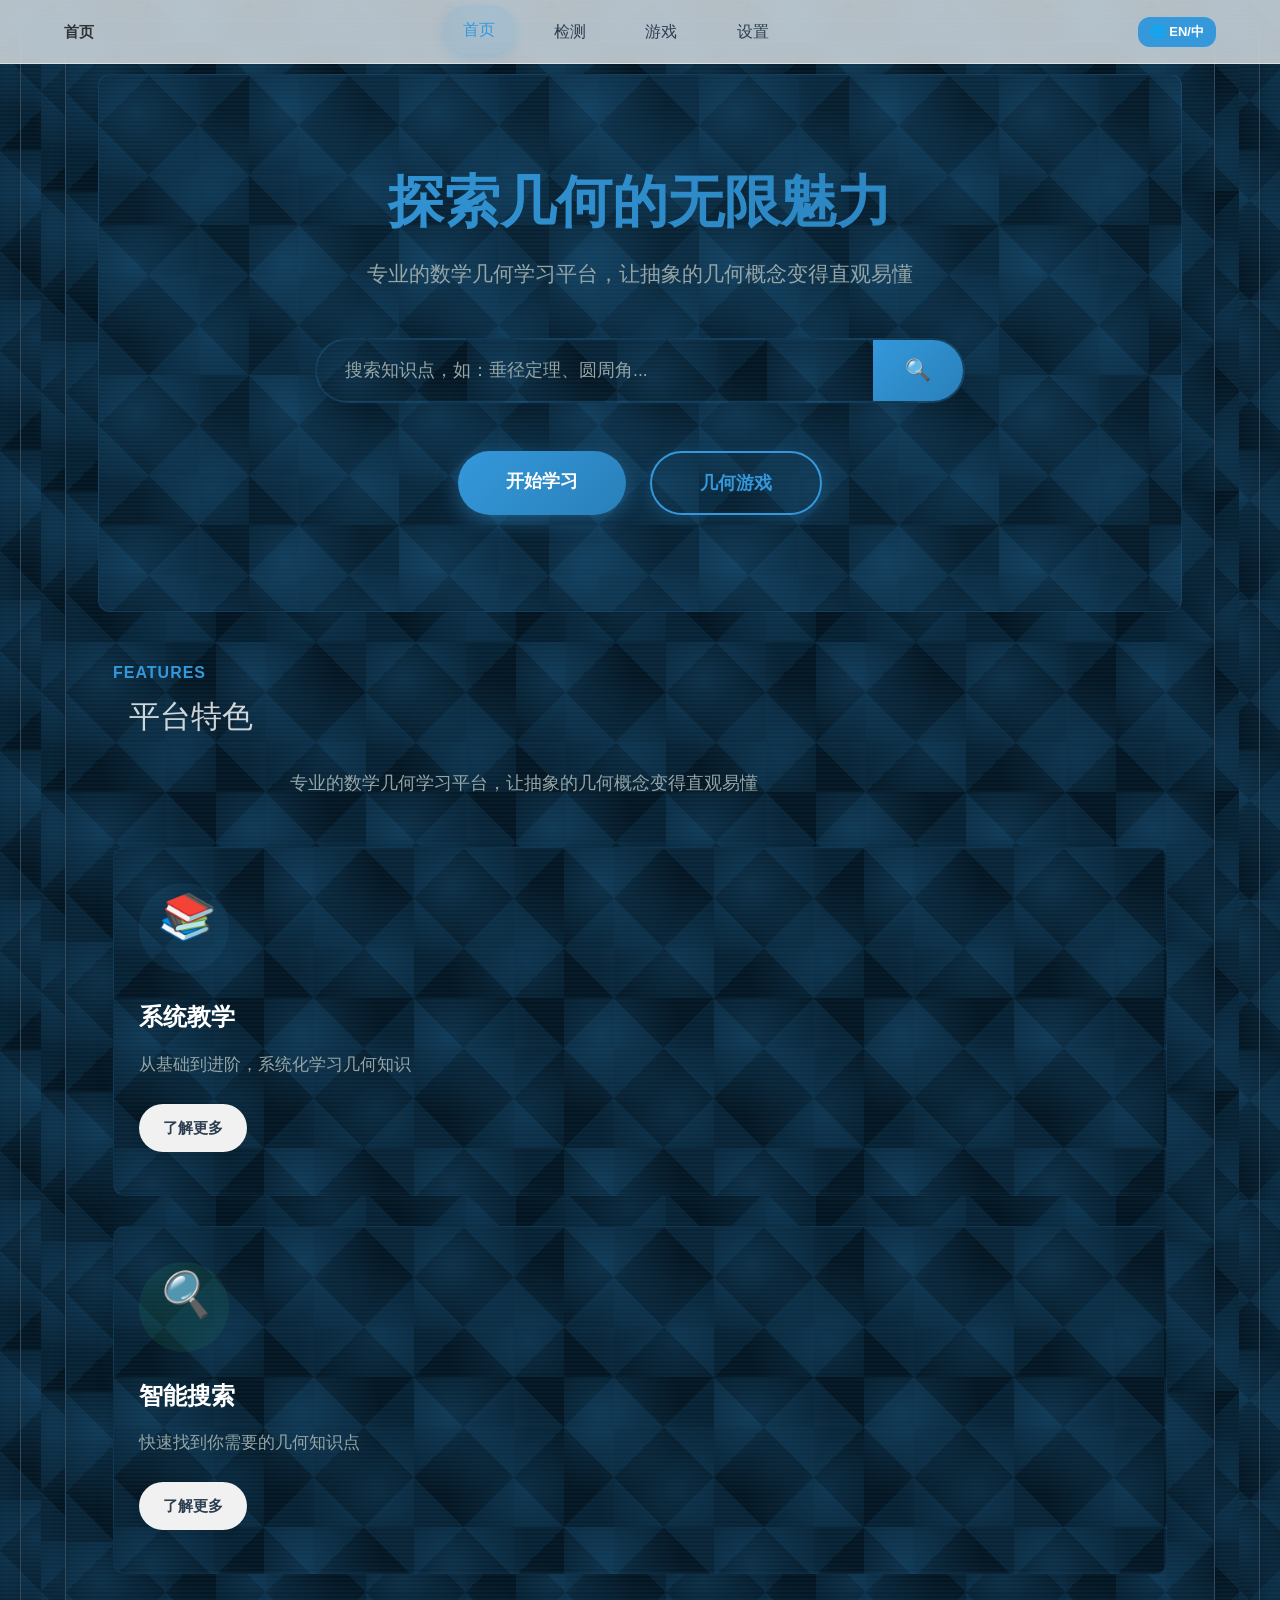
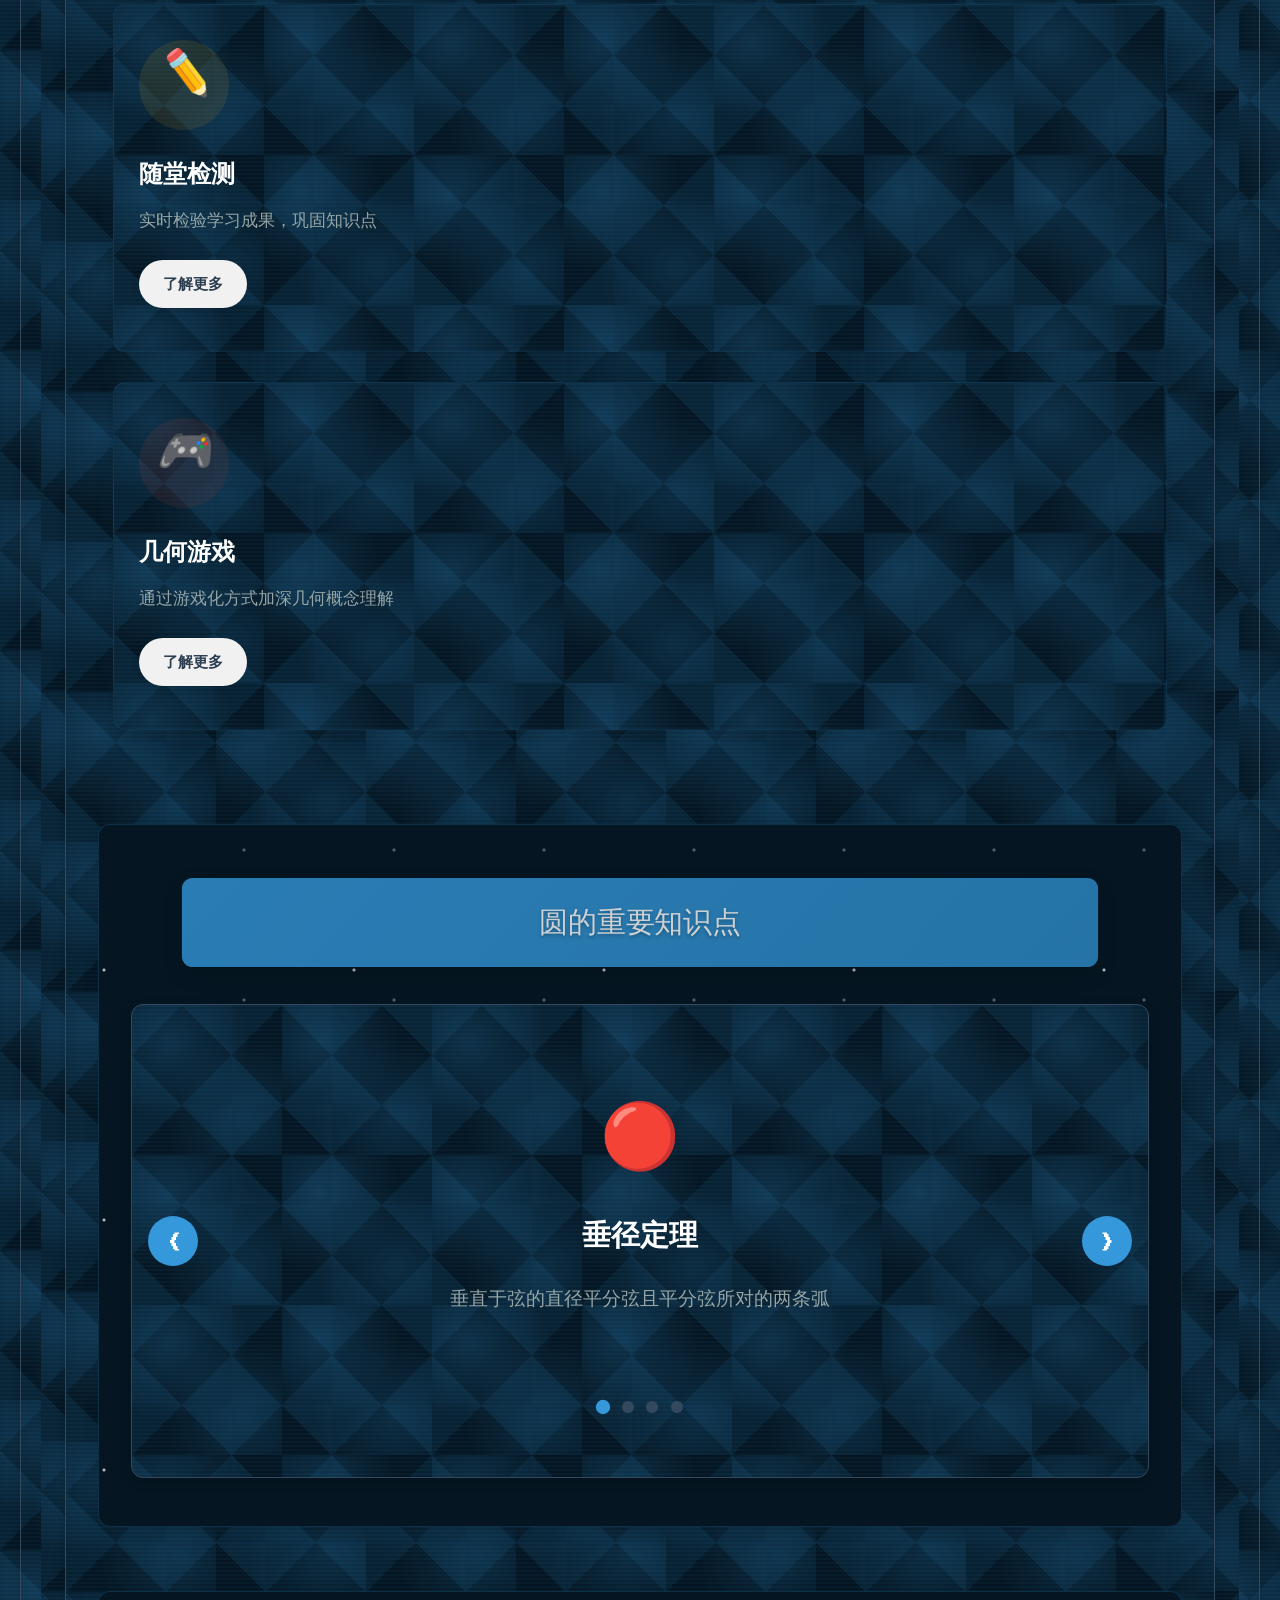
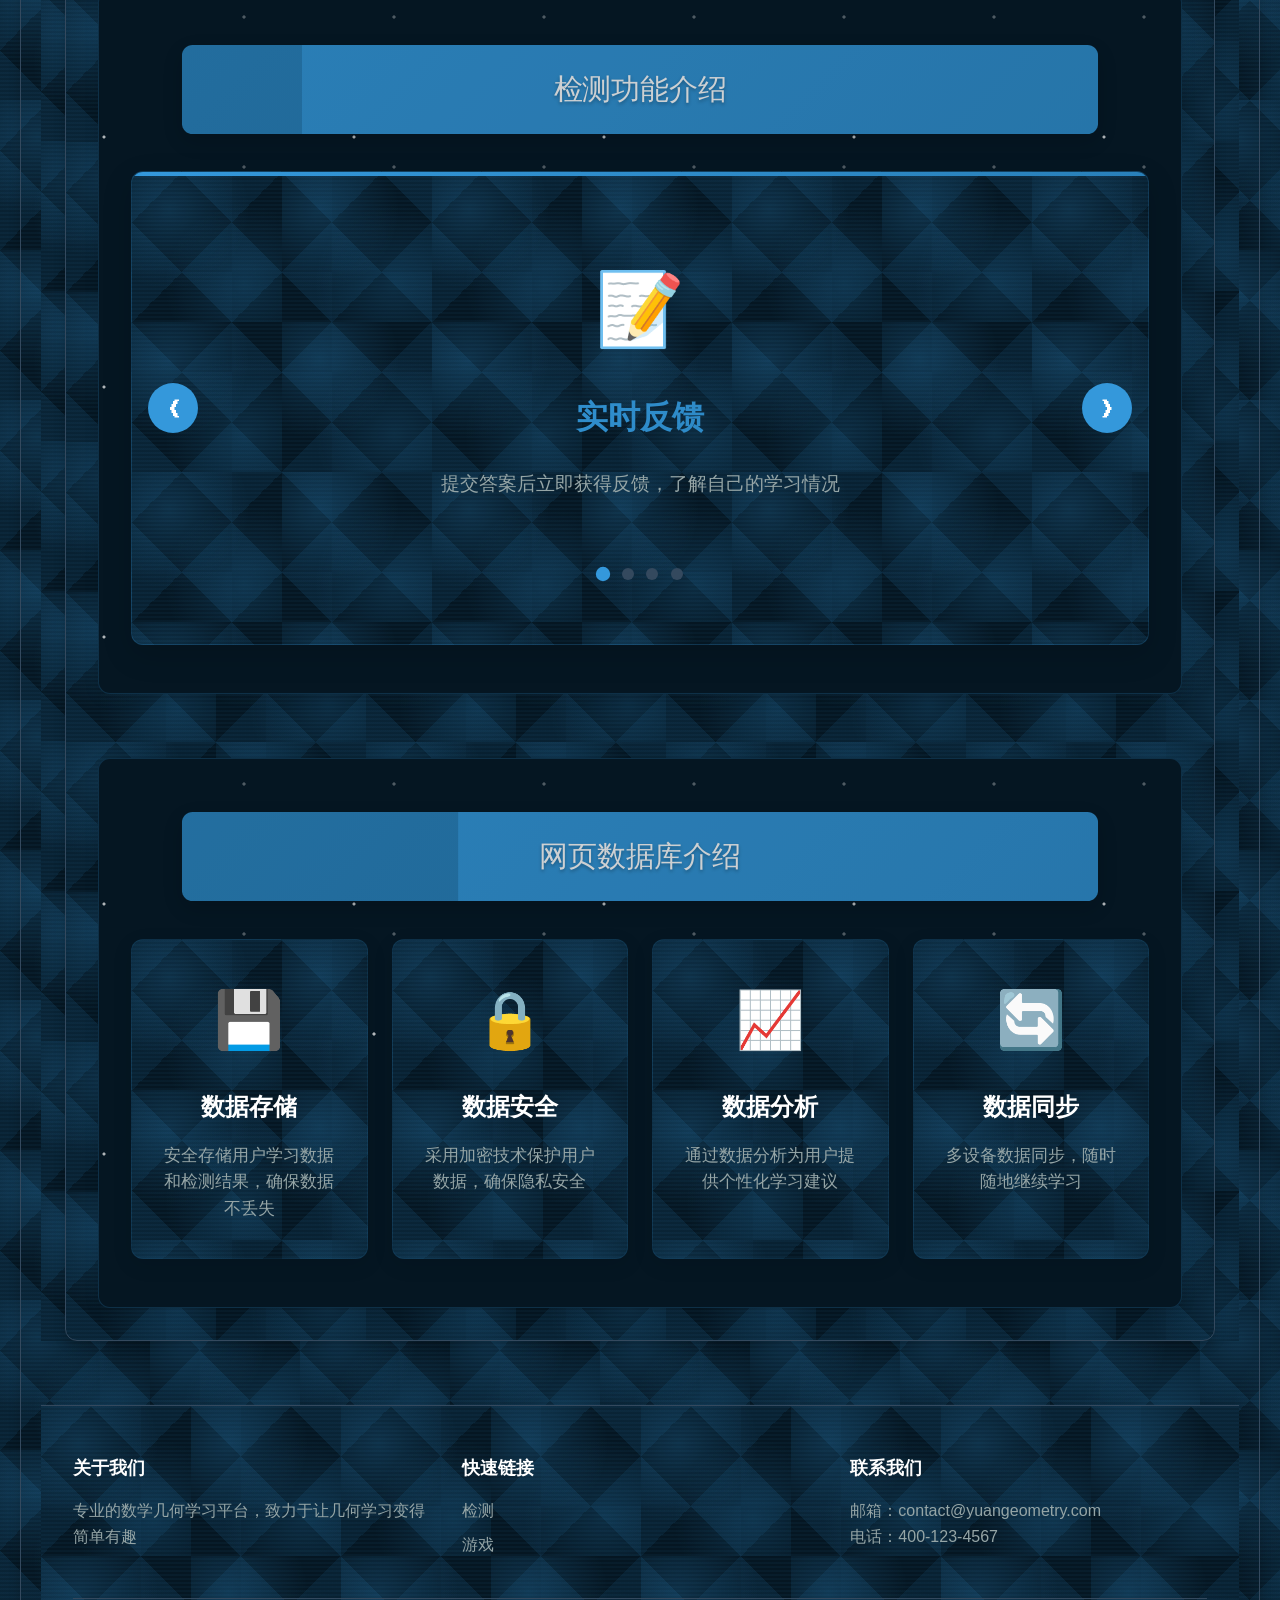
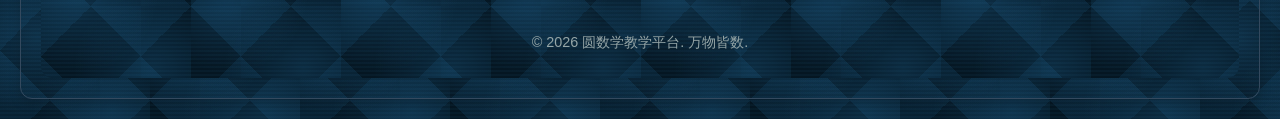
==== commit 3204ecc8: "[v2.final] 1.change the background and the picture 2.using the dark purple and pink color that I th" ====
--- a/index.html
+++ b/index.html
@@ -57,7 +57,7 @@
                                     <p data-i18n="features.systematicDesc">从基础到进阶，系统化学习几何知识</p>
                                 </div>
                                 <div class="service_item-btn">
-                                    <a href="#" class="btn btn-secondary" data-i18n="features.learnMore">了解更多</a>
+                                    <a href="#" class="btn btn-secondary">了解更多</a>
                                 </div>
                             </div>
                         </div>
@@ -72,7 +72,7 @@
                                     <p data-i18n="features.intelligentDesc">快速找到你需要的几何知识点</p>
                                 </div>
                                 <div class="service_item-btn">
-                                    <a href="#" class="btn btn-secondary" data-i18n="features.learnMore">了解更多</a>
+                                    <a href="#" class="btn btn-secondary">了解更多</a>
                                 </div>
                             </div>
                         </div>
@@ -87,7 +87,7 @@
                                     <p data-i18n="features.quizDesc">实时检验学习成果，巩固知识点</p>
                                 </div>
                                 <div class="service_item-btn">
-                                    <a href="#" class="btn btn-secondary" data-i18n="features.learnMore">了解更多</a>
+                                    <a href="#" class="btn btn-secondary">了解更多</a>
                                 </div>
                             </div>
                         </div>
@@ -102,7 +102,7 @@
                                     <p data-i18n="features.gamesDesc">通过游戏化方式加深几何概念理解</p>
                                 </div>
                                 <div class="service_item-btn">
-                                    <a href="#" class="btn btn-secondary" data-i18n="features.learnMore">了解更多</a>
+                                    <a href="#" class="btn btn-secondary">了解更多</a>
                                 </div>
                             </div>
                         </div>
@@ -412,8 +412,8 @@
             <div class="footer-section">
                 <h4 data-i18n="footer.links">快速链接</h4>
                 <ul>
-                    <li><a href="#quiz" data-i18n="nav.quiz">检测</a></li>
-                    <li><a href="#game" data-i18n="nav.game">游戏</a></li>
+                    <li><a href="./quiz/quiz.html" data-i18n="nav.quiz">检测</a></li>
+                    <li><a href="./game/game_page.html" data-i18n="nav.game">游戏</a></li>
                 </ul>
             </div>
             <div class="footer-section">
--- a/style.css
+++ b/style.css
@@ -7,11 +7,18 @@
 
 body {
     font-family: 'Inter', -apple-system, BlinkMacSystemFont, 'Segoe UI', Roboto, 'Helvetica Neue', Arial, sans-serif;
-    background-color: var(--purple-bg);
-    color: white;
+    background-color: #051622;
+    background-image: 
+        radial-gradient(circle at 25% 25%, rgba(52, 152, 219, 0.2) 0%, transparent 50%),
+        radial-gradient(circle at 75% 75%, rgba(41, 128, 185, 0.2) 0%, transparent 50%),
+        linear-gradient(45deg, rgba(52, 152, 219, 0.1) 25%, transparent 25%, transparent 75%, rgba(52, 152, 219, 0.1) 75%),
+        linear-gradient(-45deg, rgba(41, 128, 185, 0.1) 25%, transparent 25%, transparent 75%, rgba(41, 128, 185, 0.1) 75%),
+        repeating-linear-gradient(0deg, transparent, transparent 2px, rgba(52, 152, 219, 0.05) 2px, rgba(52, 152, 219, 0.05) 4px);
+    background-size: 150px 150px, 150px 150px, 100px 100px, 100px 100px, 20px 20px;
+    color: var(--text-light);
     line-height: 1.6;
     min-height: 100vh;
-    border: 1px solid rgba(255, 255, 255, 0.3);
+    border: 1px solid var(--border-color);
     border-radius: var(--border-radius);
     box-shadow: var(--box-shadow);
     margin: 20px;
@@ -19,150 +26,23 @@
     overflow-x: hidden;
 }
 
-/* Bootstrap CSS变量 */
+/* 现代配色方案 */
 :root {
-    --bs-blue: #0d6efd;
-    --bs-indigo: #6610f2;
-    --bs-purple: #6f42c1;
-    --bs-pink: #d63384;
-    --bs-red: #dc3545;
-    --bs-orange: #fd7e14;
-    --bs-yellow: #ffc107;
-    --bs-green: #198754;
-    --bs-teal: #20c997;
-    --bs-cyan: #0dcaf0;
-    --bs-black: #000;
-    --bs-white: #fff;
-    --bs-gray: #6c757d;
-    --bs-gray-dark: #343a40;
-    --bs-gray-100: #f8f9fa;
-    --bs-gray-200: #e9ecef;
-    --bs-gray-300: #dee2e6;
-    --bs-gray-400: #ced4da;
-    --bs-gray-500: #adb5bd;
-    --bs-gray-600: #6c757d;
-    --bs-gray-700: #495057;
-    --bs-gray-800: #343a40;
-    --bs-gray-900: #212529;
-    --bs-primary: #0d6efd;
-    --bs-secondary: #6c757d;
-    --bs-success: #198754;
-    --bs-info: #0dcaf0;
-    --bs-warning: #ffc107;
-    --bs-danger: #dc3545;
-    --bs-light: #f8f9fa;
-    --bs-dark: #212529;
-    --bs-primary-rgb: 13, 110, 253;
-    --bs-secondary-rgb: 108, 117, 125;
-    --bs-success-rgb: 25, 135, 84;
-    --bs-info-rgb: 13, 202, 240;
-    --bs-warning-rgb: 255, 193, 7;
-    --bs-danger-rgb: 220, 53, 69;
-    --bs-light-rgb: 248, 249, 250;
-    --bs-dark-rgb: 33, 37, 41;
-    --bs-primary-text-emphasis: #052c65;
-    --bs-secondary-text-emphasis: #2b2f32;
-    --bs-success-text-emphasis: #0a3622;
-    --bs-info-text-emphasis: #055160;
-    --bs-warning-text-emphasis: #664d03;
-    --bs-danger-text-emphasis: #58151c;
-    --bs-light-text-emphasis: #495057;
-    --bs-dark-text-emphasis: #495057;
-    --bs-primary-bg-subtle: #cfe2ff;
-    --bs-secondary-bg-subtle: #e2e3e5;
-    --bs-success-bg-subtle: #d1e7dd;
-    --bs-info-bg-subtle: #cff4fc;
-    --bs-warning-bg-subtle: #fff3cd;
-    --bs-danger-bg-subtle: #f8d7da;
-    --bs-light-bg-subtle: #fcfcfd;
-    --bs-dark-bg-subtle: #ced4da;
-    --bs-primary-border-subtle: #9ec5fe;
-    --bs-secondary-border-subtle: #c4c8cb;
-    --bs-success-border-subtle: #a3cfbb;
-    --bs-info-border-subtle: #9eeaf9;
-    --bs-warning-border-subtle: #ffe69c;
-    --bs-danger-border-subtle: #f1aeb5;
-    --bs-light-border-subtle: #e9ecef;
-    --bs-dark-border-subtle: #adb5bd;
-    --bs-white-rgb: 255, 255, 255;
-    --bs-black-rgb: 0, 0, 0;
-    --bs-font-sans-serif: system-ui, -apple-system, "Segoe UI", Roboto, "Helvetica Neue", "Noto Sans", "Liberation Sans", Arial, sans-serif, "Apple Color Emoji", "Segoe UI Emoji", "Segoe UI Symbol", "Noto Color Emoji";
-    --bs-font-monospace: SFMono-Regular, Menlo, Monaco, Consolas, "Liberation Mono", "Courier New", monospace;
-    --bs-gradient: linear-gradient(180deg, rgba(255, 255, 255, 0.15), rgba(255, 255, 255, 0));
-    --bs-body-font-family: var(--bs-font-sans-serif);
-    --bs-body-font-size: 1rem;
-    --bs-body-font-weight: 400;
-    --bs-body-line-height: 1.5;
-    --bs-body-color: #212529;
-    --bs-body-color-rgb: 33, 37, 41;
-    --bs-body-bg: #fff;
-    --bs-body-bg-rgb: 255, 255, 255;
-    --bs-emphasis-color: #000;
-    --bs-emphasis-color-rgb: 0, 0, 0;
-    --bs-secondary-color: rgba(33, 37, 41, 0.75);
-    --bs-secondary-color-rgb: 33, 37, 41;
-    --bs-secondary-bg: #e9ecef;
-    --bs-secondary-bg-rgb: 233, 236, 239;
-    --bs-tertiary-color: rgba(33, 37, 41, 0.5);
-    --bs-tertiary-color-rgb: 33, 37, 41;
-    --bs-tertiary-bg: #f8f9fa;
-    --bs-tertiary-bg-rgb: 248, 249, 250;
-    --bs-heading-color: inherit;
-    --bs-link-color: #0d6efd;
-    --bs-link-color-rgb: 13, 110, 253;
-    --bs-link-decoration: underline;
-    --bs-link-hover-color: #0a58ca;
-    --bs-link-hover-color-rgb: 10, 88, 202;
-    --bs-code-color: #d63384;
-    --bs-highlight-color: #212529;
-    --bs-highlight-bg: #fff3cd;
-    --bs-border-width: 1px;
-    --bs-border-style: solid;
-    --bs-border-color: #dee2e6;
-    --bs-border-color-translucent: rgba(0, 0, 0, 0.175);
-    --bs-border-radius: 0.375rem;
-    --bs-border-radius-sm: 0.25rem;
-    --bs-border-radius-lg: 0.5rem;
-    --bs-border-radius-xl: 1rem;
-    --bs-border-radius-xxl: 2rem;
-    --bs-border-radius-2xl: var(--bs-border-radius-xxl);
-    --bs-border-radius-pill: 50rem;
-    --bs-box-shadow: 0 0.5rem 1rem rgba(0, 0, 0, 0.15);
-    --bs-box-shadow-sm: 0 0.125rem 0.25rem rgba(0, 0, 0, 0.075);
-    --bs-box-shadow-lg: 0 1rem 3rem rgba(0, 0, 0, 0.175);
-    --bs-box-shadow-inset: inset 0 1px 2px rgba(0, 0, 0, 0.075);
-    --bs-focus-ring-width: 0.25rem;
-    --bs-focus-ring-opacity: 0.25;
-    --bs-focus-ring-color: rgba(13, 110, 253, 0.25);
-    --bs-form-valid-color: #198754;
-    --bs-form-valid-border-color: #198754;
-    --bs-form-invalid-color: #dc3545;
-    --bs-form-invalid-border-color: #dc3545;
-    
-    /* 自定义变量 */
-    --primary-color: var(--bs-primary);
-    --primary-hover: var(--bs-link-hover-color);
-    --secondary-color: var(--bs-secondary);
-    --accent-color: var(--bs-danger);
-    --success-color: var(--bs-success);
-    --warning-color: var(--bs-warning);
-    --info-color: var(--bs-info);
-    --lavender-color: #BDB5D7;
-    --lavender-color-rgb: 189, 181, 215;
-    --purple-bg: #7356B1;
-    --purple-bg-rgb: 115, 86, 177;
-    --card-bg: #051622;
-    --border-color: rgba(13, 110, 253, 0.2);
-    --text-muted: var(--bs-gray-400);
-    --text-dark: var(--bs-dark);
-    --text-light: var(--bs-white);
-    --gradient-primary: linear-gradient(135deg, var(--bs-primary) 0%, var(--bs-link-hover-color) 100%);
-    --gradient-secondary: linear-gradient(135deg, var(--bs-success) 0%, #157347 100%);
-    --gradient-accent: linear-gradient(135deg, var(--bs-danger) 0%, #bb2d3b 100%);
-    --gradient-warning: linear-gradient(135deg, var(--bs-warning) 0%, #ff9234 100%);
-    --gradient-info: linear-gradient(135deg, var(--bs-info) 0%, #08a8c0 100%);
-    --gradient-lavender: linear-gradient(135deg, var(--lavender-color) 0%, #a69cc8 100%);
-    --gradient-purple: linear-gradient(135deg, var(--purple-bg) 0%, #5a4099 100%);
+    --primary-color: #3498db;
+    --primary-hover: #2980b9;
+    --secondary-color: #2ecc71;
+    --accent-color: #e74c3c;
+    --card-bg: #ffffff;
+    --border-color: #34495e;
+    --text-muted: #95a5a6;
+    --text-dark: #2c3e50;
+    --border-radius: 12px;
+    --box-shadow: 0 4px 12px rgba(0,0,0,0.2);
+    --header-bg: #ffffff;
+    --text-light: #ffffff;
+    --gradient-primary: linear-gradient(135deg, #3498db 0%, #2980b9 100%);
+    --gradient-secondary: linear-gradient(135deg, #2ecc71 0%, #27ae60 100%);
+    --gradient-accent: linear-gradient(135deg, #e74c3c 0%, #c0392b 100%);
 }
 
 /* 平滑滚动 */
@@ -422,11 +302,19 @@
 
 /* 服务项目样式 */
 .service-item {
-    background-color: var(--card-bg);
-    border-radius: var(--bs-border-radius-lg);
-    box-shadow: var(--bs-box-shadow);
+    background-color: #051622;
+    background-image: 
+        radial-gradient(circle at 25% 25%, rgba(52, 152, 219, 0.2) 0%, transparent 50%),
+        radial-gradient(circle at 75% 75%, rgba(41, 128, 185, 0.2) 0%, transparent 50%),
+        linear-gradient(45deg, rgba(52, 152, 219, 0.1) 25%, transparent 25%, transparent 75%, rgba(52, 152, 219, 0.1) 75%),
+        linear-gradient(-45deg, rgba(41, 128, 185, 0.1) 25%, transparent 25%, transparent 75%, rgba(41, 128, 185, 0.1) 75%),
+        repeating-linear-gradient(0deg, transparent, transparent 2px, rgba(52, 152, 219, 0.05) 2px, rgba(52, 152, 219, 0.05) 4px);
+    background-size: 150px 150px, 150px 150px, 100px 100px, 100px 100px, 20px 20px;
+    border-radius: var(--border-radius);
+    box-shadow: 0 6px 20px rgba(0,0,0,0.1);
     padding: 35px 25px;
     transition: all 0.3s cubic-bezier(0.25, 0.46, 0.45, 0.94);
+    border: 1px solid rgba(52, 152, 219, 0.1);
     position: relative;
     overflow: hidden;
 }
@@ -438,6 +326,7 @@
     left: 0;
     width: 100%;
     height: 4px;
+    background: var(--gradient-primary);
     transform: scaleX(0);
     transition: transform 0.3s ease;
 }
@@ -449,60 +338,6 @@
 .service-item:hover {
     transform: translateY(-8px);
     box-shadow: 0 12px 30px rgba(0,0,0,0.15);
-}
-
-/* 服务项目卡片1 - 蓝色 */
-.service-item:nth-child(1) {
-    border: 1px solid var(--bs-primary-border-subtle);
-}
-
-.service-item:nth-child(1)::before {
-    background: var(--gradient-primary);
-}
-
-/* 服务项目卡片2 - 绿色 */
-.service-item:nth-child(2) {
-    border: 1px solid var(--bs-success-border-subtle);
-}
-
-.service-item:nth-child(2)::before {
-    background: var(--gradient-secondary);
-}
-
-/* 服务项目卡片3 - 黄色 */
-.service-item:nth-child(3) {
-    border: 1px solid var(--bs-warning-border-subtle);
-}
-
-.service-item:nth-child(3)::before {
-    background: var(--gradient-warning);
-}
-
-/* 服务项目卡片4 - 红色 */
-.service-item:nth-child(4) {
-    border: 1px solid var(--bs-danger-border-subtle);
-}
-
-.service-item:nth-child(4)::before {
-    background: var(--gradient-accent);
-}
-
-/* 服务项目卡片5 - 青色 */
-.service-item:nth-child(5) {
-    border: 1px solid var(--bs-info-border-subtle);
-}
-
-.service-item:nth-child(5)::before {
-    background: var(--gradient-info);
-}
-
-/* 服务项目卡片6 - 紫色 */
-.service-item:nth-child(6) {
-    border: 1px solid rgba(102, 16, 242, 0.3);
-}
-
-.service-item:nth-child(6)::before {
-    background: linear-gradient(135deg, #6610f2 0%, #5a0dc8 100%);
 }
 
 .service-item .item_icon {
@@ -565,29 +400,8 @@
     z-index: 1;
 }
 
-/* 服务项目卡片标题颜色 */
-.service-item:nth-child(1):hover .item_content h3 {
-    color: var(--lavender-color);
-}
-
-.service-item:nth-child(2):hover .item_content h3 {
-    color: var(--lavender-color);
-}
-
-.service-item:nth-child(3):hover .item_content h3 {
-    color: var(--lavender-color);
-}
-
-.service-item:nth-child(4):hover .item_content h3 {
-    color: var(--lavender-color);
-}
-
-.service-item:nth-child(5):hover .item_content h3 {
-    color: var(--lavender-color);
-}
-
-.service-item:nth-child(6):hover .item_content h3 {
-    color: var(--lavender-color);
+.service-item:hover .item_content h3 {
+    color: var(--primary-color);
 }
 
 .service-item .item_content p {
@@ -609,7 +423,7 @@
 .btn {
     display: inline-block;
     padding: 12px 24px;
-    border-radius: var(--bs-border-radius-pill);
+    border-radius: 50px;
     font-size: 0.95rem;
     font-weight: 600;
     text-decoration: none;
@@ -636,16 +450,16 @@
 }
 
 .btn-secondary {
-    background: var(--bs-light);
+    background: #f1f1f1;
     color: var(--text-dark);
-    box-shadow: var(--bs-box-shadow-sm);
+    box-shadow: 0 2px 8px rgba(0,0,0,0.1);
 }
 
 .btn-secondary:hover {
     background: var(--gradient-primary);
-    color: var(--bs-white);
+    color: white;
     transform: translateY(-2px);
-    box-shadow: 0 4px 12px rgba(var(--bs-primary-rgb), 0.3);
+    box-shadow: 0 4px 12px rgba(52, 152, 219, 0.3);
 }
 
 /* 响应式调整 */
@@ -670,9 +484,28 @@
     }
 }
 
-/* 主要内容区 */
-.main-content {
-    padding-top: 80px;
+/* 顶部导航栏 */
+.main-header {
+    background: rgba(255, 255, 255, 0.98);
+    backdrop-filter: blur(10px);
+    -webkit-backdrop-filter: blur(10px);
+    color: var(--text-dark);
+    padding: 1rem 2rem;
+    display: flex;
+    justify-content: space-between;
+    align-items: center;
+    box-shadow: 0 4px 20px rgba(0,0,0,0.1);
+    position: sticky;
+    top: 84px;
+    z-index: 100;
+    border-bottom: 1px solid rgba(52, 152, 219, 0.2);
+    border-radius: var(--border-radius) var(--border-radius) 0 0;
+    transition: all 0.3s ease;
+    margin-top: 64px;
+}
+
+.main-header:hover {
+    box-shadow: 0 6px 25px rgba(0,0,0,0.15);
 }
 
 /* =========================================
@@ -681,43 +514,9 @@
 .top-navbar {
     position: fixed; top: 0; left: 0; right: 0; height: 64px;
     background: rgba(8, 22, 34, 0.9); backdrop-filter: blur(24px) saturate(150%); -webkit-backdrop-filter: blur(24px) saturate(150%);
-    border-bottom: 1px solid rgba(var(--lavender-color-rgb), 0.4);
+    border-bottom: 1px solid rgba(52, 152, 219, 0.2);
     display: flex; justify-content: space-between; align-items: center;
     padding: 0 5%; z-index: 1000; transition: background 0.3s, border-color 0.3s;
-}
-
-.top-navbar .nav-menu {
-    display: flex;
-    gap: 2rem;
-    align-items: center;
-}
-
-.top-navbar .nav-link {
-    color: var(--text-light, #ffffff);
-    text-decoration: none;
-    font-weight: 600;
-    transition: color 0.3s ease;
-    position: relative;
-    padding: 0.5rem 0;
-}
-
-.top-navbar .nav-link:hover {
-    color: var(--lavender-color);
-}
-
-.top-navbar .nav-link.active {
-    color: var(--lavender-color);
-}
-
-.top-navbar .nav-link.active::after {
-    content: '';
-    position: absolute;
-    bottom: 0;
-    left: 0;
-    width: 100%;
-    height: 2px;
-    background: var(--gradient-lavender);
-    border-radius: 1px;
 }
 
 .breadcrumb { font-size: 0.9375rem; font-weight: 600; color: var(--text-light, #ffffff); display: flex; align-items: center; gap: 8px; cursor: pointer; }
@@ -728,11 +527,11 @@
 .nav-right { display: flex; align-items: center; gap: 1.5rem; }
 .nav-control { display: flex; align-items: center; gap: 8px; color: var(--text-muted, #95a5a6); font-weight: 600; }
 
-.nav-slider { -webkit-appearance: none; appearance: none; -moz-appearance: none; width: 80px; height: 4px; background: rgba(var(--lavender-color-rgb), 0.3); border-radius: 2px; outline: none; }
-.nav-slider::-webkit-slider-thumb { -webkit-appearance: none; appearance: none; width: 16px; height: 16px; border-radius: 50%; background: var(--lavender-color); cursor: pointer; box-shadow: 0 2px 4px rgba(0,0,0,0.2); }
+.nav-slider { -webkit-appearance: none; appearance: none; -moz-appearance: none; width: 80px; height: 4px; background: rgba(52, 152, 219, 0.3); border-radius: 2px; outline: none; }
+.nav-slider::-webkit-slider-thumb { -webkit-appearance: none; appearance: none; width: 16px; height: 16px; border-radius: 50%; background: var(--primary-color, #3498db); cursor: pointer; box-shadow: 0 2px 4px rgba(0,0,0,0.2); }
 
 .nav-icon-btn { background: transparent; border: none; font-size: 1.25rem; color: var(--text-light, #ffffff); cursor: pointer; width: 32px; height: 32px; border-radius: 50%; display: flex; align-items: center; justify-content: center; transition: background 0.2s; }
-.nav-icon-btn:hover { background: rgba(var(--lavender-color-rgb), 0.2); }
+.nav-icon-btn:hover { background: rgba(52, 152, 219, 0.2); }
 
 /* 主色调适配，如果没有定义 accent-blue 就用 primary-color */
 .nav-lang-btn { background: var(--accent-blue, var(--primary-color, #3498db)); color: white; border: none; padding: 6px 12px; border-radius: 12px; font-size: 0.8125rem; font-weight: 700; cursor: pointer; transition: opacity 0.2s; font-family: inherit; }
@@ -743,14 +542,113 @@
     .top-navbar { padding: 0 1rem; }
 }
 
-
+/* Logo 样式 */
+.logo {
+    font-size: 1.6rem;
+    font-weight: 800;
+    background: var(--gradient-primary);
+    -webkit-background-clip: text;
+    -webkit-text-fill-color: transparent;
+    background-clip: text;
+    display: flex;
+    align-items: center;
+    gap: 8px;
+    transition: transform 0.3s ease;
+}
+
+.logo:hover {
+    transform: scale(1.05);
+}
+
+.logo-icon {
+    font-size: 1.8rem;
+    animation: pulse 2s infinite;
+}
+
+@keyframes pulse {
+    0%, 100% {
+        transform: scale(1);
+    }
+    50% {
+        transform: scale(1.1);
+    }
+}
+
+/* 导航菜单 */
+.nav-menu {
+    display: flex;
+    gap: 1.2rem;
+}
+
+.nav-link {
+    color: var(--text-dark);
+    text-decoration: none;
+    font-weight: 500;
+    font-size: 1rem;
+    padding: 0.75rem 1.25rem;
+    border-radius: 50px;
+    transition: all 0.3s cubic-bezier(0.25, 0.46, 0.45, 0.94);
+    display: flex;
+    align-items: center;
+    gap: 6px;
+    position: relative;
+    overflow: hidden;
+}
+
+.nav-link::before {
+    content: '';
+    position: absolute;
+    top: 0;
+    left: -100%;
+    width: 100%;
+    height: 100%;
+    background: linear-gradient(90deg, transparent, rgba(52, 152, 219, 0.1), transparent);
+    transition: left 0.5s ease;
+}
+
+.nav-link:hover::before {
+    left: 100%;
+}
+
+.nav-link:hover, .nav-link.active {
+    color: var(--primary-color);
+    background-color: rgba(52, 152, 219, 0.1);
+    transform: translateY(-2px);
+    box-shadow: 0 4px 12px rgba(52, 152, 219, 0.2);
+}
+
+.nav-text {
+    position: relative;
+}
+
+.nav-text::after {
+    content: '';
+    position: absolute;
+    width: 0;
+    height: 2px;
+    bottom: -4px;
+    left: 0;
+    background: var(--gradient-primary);
+    transition: width 0.3s ease;
+}
+
+.nav-link:hover .nav-text::after,
+.nav-link.active .nav-text::after {
+    width: 100%;
+}
 
 /* 主要内容区 */
 .main-content {
     width: 100%;
-    padding: 80px 1.5rem 0;
-
-    background-color: var(--purple-bg);
+    padding: 0 1.5rem;
+    background-color: #051622;
+    background-image: 
+        radial-gradient(circle at 25% 25%, rgba(52, 152, 219, 0.2) 0%, transparent 50%),
+        radial-gradient(circle at 75% 75%, rgba(41, 128, 185, 0.2) 0%, transparent 50%),
+        linear-gradient(45deg, rgba(52, 152, 219, 0.1) 25%, transparent 25%, transparent 75%, rgba(52, 152, 219, 0.1) 75%),
+        linear-gradient(-45deg, rgba(41, 128, 185, 0.1) 25%, transparent 25%, transparent 75%, rgba(41, 128, 185, 0.1) 75%),
+        repeating-linear-gradient(0deg, transparent, transparent 2px, rgba(52, 152, 219, 0.05) 2px, rgba(52, 152, 219, 0.05) 4px);
+    background-size: 150px 150px, 150px 150px, 100px 100px, 100px 100px, 20px 20px;
     min-height: calc(100vh - 200px);
 }
 
@@ -758,11 +656,18 @@
 .hero-section {
     text-align: center;
     padding: 6rem 2rem;
-    background-color: rgba(115, 86, 177, 0.9);
-    border-radius: var(--bs-border-radius-lg);
-    box-shadow: var(--bs-box-shadow-lg);
+    background-color: #051622;
+    background-image: 
+        radial-gradient(circle at 25% 25%, rgba(52, 152, 219, 0.2) 0%, transparent 50%),
+        radial-gradient(circle at 75% 75%, rgba(41, 128, 185, 0.2) 0%, transparent 50%),
+        linear-gradient(45deg, rgba(52, 152, 219, 0.1) 25%, transparent 25%, transparent 75%, rgba(52, 152, 219, 0.1) 75%),
+        linear-gradient(-45deg, rgba(41, 128, 185, 0.1) 25%, transparent 25%, transparent 75%, rgba(41, 128, 185, 0.1) 75%),
+        repeating-linear-gradient(0deg, transparent, transparent 2px, rgba(52, 152, 219, 0.05) 2px, rgba(52, 152, 219, 0.05) 4px);
+    background-size: 150px 150px, 150px 150px, 100px 100px, 100px 100px, 20px 20px;
+    border-radius: var(--border-radius);
+    box-shadow: 0 8px 32px rgba(0,0,0,0.1);
     margin-bottom: 3rem;
-    border: 1px solid rgba(255, 255, 255, 0.3);
+    border: 1px solid rgba(52, 152, 219, 0.2);
     position: relative;
     overflow: hidden;
 }
@@ -774,7 +679,7 @@
     left: -50%;
     width: 200%;
     height: 200%;
-    background: radial-gradient(circle, rgba(255, 255, 255, 0.2) 0%, transparent 70%);
+    background: radial-gradient(circle, rgba(52, 152, 219, 0.1) 0%, transparent 70%);
     animation: float 6s ease-in-out infinite;
 }
 
@@ -792,7 +697,7 @@
     font-weight: 800;
     margin-bottom: 1.5rem;
     line-height: 1.1;
-    background: var(--gradient-purple);
+    background: var(--gradient-primary);
     -webkit-background-clip: text;
     -webkit-text-fill-color: transparent;
     background-clip: text;
@@ -802,7 +707,7 @@
 
 .hero-section .subtitle {
     font-size: 1.3rem;
-    color: rgba(255, 255, 255, 0.8);
+    color: var(--text-muted);
     margin-bottom: 3rem;
     max-width: 800px;
     margin-left: auto;
@@ -816,10 +721,17 @@
     display: flex;
     max-width: 650px;
     margin: 0 auto 3rem;
-    background-color: var(--purple-bg);
-    border-radius: var(--bs-border-radius-pill);
-    box-shadow: var(--bs-box-shadow-lg);
-    border: 2px solid rgba(255, 255, 255, 0.3);
+    background-color: #051622;
+    background-image: 
+        radial-gradient(circle at 25% 25%, rgba(52, 152, 219, 0.2) 0%, transparent 50%),
+        radial-gradient(circle at 75% 75%, rgba(41, 128, 185, 0.2) 0%, transparent 50%),
+        linear-gradient(45deg, rgba(52, 152, 219, 0.1) 25%, transparent 25%, transparent 75%, rgba(52, 152, 219, 0.1) 75%),
+        linear-gradient(-45deg, rgba(41, 128, 185, 0.1) 25%, transparent 25%, transparent 75%, rgba(41, 128, 185, 0.1) 75%),
+        repeating-linear-gradient(0deg, transparent, transparent 2px, rgba(52, 152, 219, 0.05) 2px, rgba(52, 152, 219, 0.05) 4px);
+    background-size: 150px 150px, 150px 150px, 100px 100px, 100px 100px, 20px 20px;
+    border-radius: 50px;
+    box-shadow: 0 8px 25px rgba(0,0,0,0.15);
+    border: 2px solid rgba(52, 152, 219, 0.2);
     overflow: hidden;
     transition: all 0.3s ease;
     position: relative;
@@ -828,12 +740,12 @@
 
 .hero-search-box:hover {
     transform: translateY(-2px);
-    box-shadow: 0 12px 30px rgba(255, 255, 255, 0.2);
+    box-shadow: 0 12px 30px rgba(52, 152, 219, 0.2);
 }
 
 .hero-search-box:focus-within {
-    border-color: white;
-    box-shadow: 0 8px 30px rgba(255, 255, 255, 0.3);
+    border-color: var(--primary-color);
+    box-shadow: 0 8px 30px rgba(52, 152, 219, 0.3);
 }
 
 .hero-search-input {
@@ -847,11 +759,11 @@
 }
 
 .hero-search-input::placeholder {
-    color: rgba(255, 255, 255, 0.6);
+    color: var(--text-muted);
 }
 
 .hero-search-btn {
-    background: var(--gradient-purple);
+    background: var(--gradient-primary);
     border: none;
     padding: 0 2rem;
     cursor: pointer;
@@ -897,7 +809,7 @@
 }
 
 .cta-button {
-    background: var(--gradient-purple);
+    background: var(--gradient-primary);
     color: white;
     padding: 1rem 3rem;
     border-radius: 50px;
@@ -905,7 +817,7 @@
     font-weight: 700;
     transition: all 0.3s ease;
     display: inline-block;
-    box-shadow: 0 6px 20px rgba(255, 255, 255, 0.3);
+    box-shadow: 0 6px 20px rgba(52, 152, 219, 0.4);
     border: none;
     cursor: pointer;
     font-size: 1.1rem;
@@ -930,20 +842,20 @@
 
 .cta-button:hover {
     transform: translateY(-3px);
-    box-shadow: 0 10px 25px rgba(255, 255, 255, 0.4);
+    box-shadow: 0 10px 25px rgba(52, 152, 219, 0.5);
 }
 
 .cta-button.secondary {
     background: transparent;
-    color: white;
-    border: 2px solid white;
-    box-shadow: 0 4px 15px rgba(255, 255, 255, 0.2);
+    color: var(--primary-color);
+    border: 2px solid var(--primary-color);
+    box-shadow: 0 4px 15px rgba(52, 152, 219, 0.2);
 }
 
 .cta-button.secondary:hover {
-    background: var(--gradient-purple);
-    color: white;
-    box-shadow: 0 8px 20px rgba(255, 255, 255, 0.3);
+    background: var(--gradient-primary);
+    color: white;
+    box-shadow: 0 8px 20px rgba(52, 152, 219, 0.4);
 }
 
 /* 特色功能 */
@@ -1049,9 +961,17 @@
     margin-top: 4rem;
     padding: 3rem 2rem;
     background-color: #051622;
+    background-image: 
+        radial-gradient(white, rgba(255,255,255,.2) 2px, transparent 2px),
+        radial-gradient(white, rgba(255,255,255,.15) 1px, transparent 1px),
+        radial-gradient(white, rgba(255,255,255,.1) 2px, transparent 2px),
+        radial-gradient(rgba(255,255,255,.4), rgba(255,255,255,.1) 2px, transparent 1px);
+    background-size: 550px 550px, 350px 350px, 250px 250px, 150px 150px;
+    background-position: 0 0, 40px 60px, 130px 270px, 70px 100px;
     border-radius: var(--border-radius);
     border: 1px solid rgba(52, 152, 219, 0.2);
     box-shadow: 0 4px 15px rgba(0,0,0,0.1);
+    transition: background-position 0.1s ease-out;
 }
 
 .knowledge-section h2 {
@@ -1089,9 +1009,17 @@
     margin-top: 4rem;
     padding: 3rem 2rem;
     background-color: #051622;
+    background-image: 
+        radial-gradient(white, rgba(255,255,255,.2) 2px, transparent 2px),
+        radial-gradient(white, rgba(255,255,255,.15) 1px, transparent 1px),
+        radial-gradient(white, rgba(255,255,255,.1) 2px, transparent 2px),
+        radial-gradient(rgba(255,255,255,.4), rgba(255,255,255,.1) 2px, transparent 1px);
+    background-size: 550px 550px, 350px 350px, 250px 250px, 150px 150px;
+    background-position: 0 0, 40px 60px, 130px 270px, 70px 100px;
     border-radius: var(--border-radius);
     border: 1px solid rgba(52, 152, 219, 0.2);
     box-shadow: 0 4px 15px rgba(0,0,0,0.1);
+    transition: background-position 0.1s ease-out;
 }
 
 .quiz-intro-section h2 {
@@ -1120,10 +1048,17 @@
     position: relative;
     max-width: 100%;
     margin: 0 auto;
-    background-color: var(--card-bg);
-    border-radius: var(--bs-border-radius-lg);
-    box-shadow: var(--bs-box-shadow-lg);
-    border: 1px solid var(--bs-primary-border-subtle);
+    background-color: #051622;
+    background-image: 
+        radial-gradient(circle at 25% 25%, rgba(52, 152, 219, 0.2) 0%, transparent 50%),
+        radial-gradient(circle at 75% 75%, rgba(41, 128, 185, 0.2) 0%, transparent 50%),
+        linear-gradient(45deg, rgba(52, 152, 219, 0.1) 25%, transparent 25%, transparent 75%, rgba(52, 152, 219, 0.1) 75%),
+        linear-gradient(-45deg, rgba(41, 128, 185, 0.1) 25%, transparent 25%, transparent 75%, rgba(41, 128, 185, 0.1) 75%),
+        repeating-linear-gradient(0deg, transparent, transparent 2px, rgba(52, 152, 219, 0.05) 2px, rgba(52, 152, 219, 0.05) 4px);
+    background-size: 150px 150px, 150px 150px, 100px 100px, 100px 100px, 20px 20px;
+    border-radius: var(--border-radius);
+    box-shadow: 0 10px 30px rgba(0,0,0,0.15);
+    border: 1px solid rgba(52, 152, 219, 0.2);
     padding: 4rem 5rem;
     overflow: hidden;
     min-height: 400px;
@@ -1215,9 +1150,17 @@
     margin-top: 4rem;
     padding: 3rem 2rem;
     background-color: #051622;
+    background-image: 
+        radial-gradient(white, rgba(255,255,255,.2) 2px, transparent 2px),
+        radial-gradient(white, rgba(255,255,255,.15) 1px, transparent 1px),
+        radial-gradient(white, rgba(255,255,255,.1) 2px, transparent 2px),
+        radial-gradient(rgba(255,255,255,.4), rgba(255,255,255,.1) 2px, transparent 1px);
+    background-size: 550px 550px, 350px 350px, 250px 250px, 150px 150px;
+    background-position: 0 0, 40px 60px, 130px 270px, 70px 100px;
     border-radius: var(--border-radius);
     border: 1px solid rgba(52, 152, 219, 0.2);
     box-shadow: 0 4px 15px rgba(0,0,0,0.1);
+    transition: background-position 0.1s ease-out;
 }
 
 .database-section h2 {
@@ -1251,11 +1194,19 @@
 }
 
 .database-card {
-    background-color: var(--card-bg);
-    border-radius: var(--bs-border-radius-lg);
-    box-shadow: var(--bs-box-shadow);
+    background-color: #051622;
+    background-image: 
+        radial-gradient(circle at 25% 25%, rgba(52, 152, 219, 0.2) 0%, transparent 50%),
+        radial-gradient(circle at 75% 75%, rgba(41, 128, 185, 0.2) 0%, transparent 50%),
+        linear-gradient(45deg, rgba(52, 152, 219, 0.1) 25%, transparent 25%, transparent 75%, rgba(52, 152, 219, 0.1) 75%),
+        linear-gradient(-45deg, rgba(41, 128, 185, 0.1) 25%, transparent 25%, transparent 75%, rgba(41, 128, 185, 0.1) 75%),
+        repeating-linear-gradient(0deg, transparent, transparent 2px, rgba(52, 152, 219, 0.05) 2px, rgba(52, 152, 219, 0.05) 4px);
+    background-size: 150px 150px, 150px 150px, 100px 100px, 100px 100px, 20px 20px;
+    border-radius: var(--border-radius);
+    box-shadow: 0 6px 20px rgba(0,0,0,0.1);
     padding: 35px 25px;
     transition: all 0.3s cubic-bezier(0.25, 0.46, 0.45, 0.94);
+    border: 1px solid rgba(52, 152, 219, 0.1);
     text-align: center;
     display: flex;
     flex-direction: column;
@@ -1272,6 +1223,7 @@
     left: 0;
     width: 100%;
     height: 4px;
+    background: var(--gradient-primary);
     transform: scaleX(0);
     transition: transform 0.3s ease;
 }
@@ -1283,42 +1235,6 @@
 .database-card:hover {
     transform: translateY(-8px);
     box-shadow: 0 12px 30px rgba(0, 0, 0, 0.15);
-}
-
-/* 数据库卡片1 - 蓝色 */
-.database-card:nth-child(1) {
-    border: 1px solid var(--bs-primary-border-subtle);
-}
-
-.database-card:nth-child(1)::before {
-    background: var(--gradient-primary);
-}
-
-/* 数据库卡片2 - 绿色 */
-.database-card:nth-child(2) {
-    border: 1px solid var(--bs-success-border-subtle);
-}
-
-.database-card:nth-child(2)::before {
-    background: var(--gradient-secondary);
-}
-
-/* 数据库卡片3 - 黄色 */
-.database-card:nth-child(3) {
-    border: 1px solid var(--bs-warning-border-subtle);
-}
-
-.database-card:nth-child(3)::before {
-    background: var(--gradient-warning);
-}
-
-/* 数据库卡片4 - 青色 */
-.database-card:nth-child(4) {
-    border: 1px solid var(--bs-info-border-subtle);
-}
-
-.database-card:nth-child(4)::before {
-    background: var(--gradient-info);
 }
 
 .database-card-icon {
@@ -1340,21 +1256,8 @@
     transition: color 0.3s ease;
 }
 
-/* 数据库卡片标题颜色 */
-.database-card:nth-child(1):hover h3 {
-    color: var(--lavender-color);
-}
-
-.database-card:nth-child(2):hover h3 {
-    color: var(--lavender-color);
-}
-
-.database-card:nth-child(3):hover h3 {
-    color: var(--lavender-color);
-}
-
-.database-card:nth-child(4):hover h3 {
-    color: var(--lavender-color);
+.database-card:hover h3 {
+    color: var(--primary-color);
 }
 
 .database-card p {
@@ -1382,10 +1285,17 @@
     position: relative;
     max-width: 100%;
     margin: 0 auto;
-    background-color: var(--card-bg);
-    border-radius: var(--bs-border-radius-lg);
-    box-shadow: var(--bs-box-shadow);
-    border: 1px solid var(--bs-primary-border-subtle);
+    background-color: #051622;
+    background-image: 
+        radial-gradient(circle at 25% 25%, rgba(52, 152, 219, 0.2) 0%, transparent 50%),
+        radial-gradient(circle at 75% 75%, rgba(41, 128, 185, 0.2) 0%, transparent 50%),
+        linear-gradient(45deg, rgba(52, 152, 219, 0.1) 25%, transparent 25%, transparent 75%, rgba(52, 152, 219, 0.1) 75%),
+        linear-gradient(-45deg, rgba(41, 128, 185, 0.1) 25%, transparent 25%, transparent 75%, rgba(41, 128, 185, 0.1) 75%),
+        repeating-linear-gradient(0deg, transparent, transparent 2px, rgba(52, 152, 219, 0.05) 2px, rgba(52, 152, 219, 0.05) 4px);
+    background-size: 150px 150px, 150px 150px, 100px 100px, 100px 100px, 20px 20px;
+    border-radius: var(--border-radius);
+    box-shadow: var(--box-shadow);
+    border: 1px solid var(--border-color);
     padding: 4rem 5rem;
     overflow: hidden;
     min-height: 400px;
@@ -1503,46 +1413,24 @@
 
 /* 模块样式 */
 .module {
-    background-color: var(--card-bg);
-    border-radius: var(--bs-border-radius-lg);
-    box-shadow: var(--bs-box-shadow);
+    background-color: #051622;
+    background-image: 
+        radial-gradient(circle at 25% 25%, rgba(52, 152, 219, 0.2) 0%, transparent 50%),
+        radial-gradient(circle at 75% 75%, rgba(41, 128, 185, 0.2) 0%, transparent 50%),
+        linear-gradient(45deg, rgba(52, 152, 219, 0.1) 25%, transparent 25%, transparent 75%, rgba(52, 152, 219, 0.1) 75%),
+        linear-gradient(-45deg, rgba(41, 128, 185, 0.1) 25%, transparent 25%, transparent 75%, rgba(41, 128, 185, 0.1) 75%),
+        repeating-linear-gradient(0deg, transparent, transparent 2px, rgba(52, 152, 219, 0.05) 2px, rgba(52, 152, 219, 0.05) 4px);
+    background-size: 150px 150px, 150px 150px, 100px 100px, 100px 100px, 20px 20px;
+    border-radius: var(--border-radius);
+    box-shadow: var(--box-shadow);
     padding: 2rem;
     margin-bottom: 2rem;
+    border: 1px solid var(--border-color);
     display: none;
     opacity: 0;
     transition: opacity 0.3s ease;
 }
 
-/* 首页模块 - 蓝色 */
-#home.module {
-    border: 1px solid var(--bs-primary-border-subtle);
-}
-
-/* 教学模块 - 绿色 */
-#teach.module {
-    border: 1px solid var(--bs-success-border-subtle);
-}
-
-/* 搜索模块 - 紫色 */
-#search.module {
-    border: 1px solid rgba(102, 16, 242, 0.3);
-}
-
-/* 检测模块 - 黄色 */
-#quiz.module {
-    border: 1px solid var(--bs-warning-border-subtle);
-}
-
-/* 游戏模块 - 红色 */
-#game.module {
-    border: 1px solid var(--bs-danger-border-subtle);
-}
-
-/* 设置模块 - 青色 */
-#settings.module {
-    border: 1px solid var(--bs-info-border-subtle);
-}
-
 .module.active {
     display: block;
     opacity: 1;
@@ -1557,17 +1445,24 @@
 
 /* 卡片样式 */
 .card {
-    background-color: var(--card-bg);
+    background-color: #051622;
+    background-image: 
+        radial-gradient(circle at 25% 25%, rgba(52, 152, 219, 0.2) 0%, transparent 50%),
+        radial-gradient(circle at 75% 75%, rgba(41, 128, 185, 0.2) 0%, transparent 50%),
+        linear-gradient(45deg, rgba(52, 152, 219, 0.1) 25%, transparent 25%, transparent 75%, rgba(52, 152, 219, 0.1) 75%),
+        linear-gradient(-45deg, rgba(41, 128, 185, 0.1) 25%, transparent 25%, transparent 75%, rgba(41, 128, 185, 0.1) 75%),
+        repeating-linear-gradient(0deg, transparent, transparent 2px, rgba(52, 152, 219, 0.05) 2px, rgba(52, 152, 219, 0.05) 4px);
+    background-size: 150px 150px, 150px 150px, 100px 100px, 100px 100px, 20px 20px;
     padding: 2rem;
-    border-radius: var(--bs-border-radius-lg);
-    box-shadow: var(--bs-box-shadow);
-    border: 1px solid var(--bs-primary-border-subtle);
+    border-radius: var(--border-radius);
+    box-shadow: var(--box-shadow);
+    border: 1px solid var(--border-color);
     transition: all 0.3s ease;
 }
 
 .card:hover {
     transform: translateY(-3px);
-    box-shadow: var(--bs-box-shadow-lg);
+    box-shadow: 0 8px 16px rgba(0,0,0,0.1);
 }
 
 .card h3 {
@@ -1596,13 +1491,13 @@
 .input-field {
     width: 100%;
     padding: 0.75rem 1rem;
-    border: 1px solid var(--bs-border-color);
-    border-radius: var(--bs-border-radius);
+    border: 1px solid var(--border-color);
+    border-radius: 8px;
     font-size: 1rem;
     transition: all 0.3s ease;
     margin-bottom: 1rem;
-    background-color: var(--card-bg);
-    color: var(--bs-white);
+    background-color: #051622;
+    color: white;
 }
 
 .input-field::placeholder {
@@ -1612,15 +1507,15 @@
 .input-field:focus {
     outline: none;
     border-color: var(--primary-color);
-    box-shadow: var(--bs-focus-ring-color);
+    box-shadow: 0 0 0 3px rgba(52, 152, 219, 0.1);
 }
 
 .submit-btn {
     background: var(--primary-color);
-    color: var(--bs-white);
+    color: white;
     padding: 0.75rem 2rem;
     border: none;
-    border-radius: var(--bs-border-radius);
+    border-radius: 8px;
     font-size: 1rem;
     font-weight: 600;
     cursor: pointer;
@@ -1630,7 +1525,7 @@
 .submit-btn:hover {
     background: var(--primary-hover);
     transform: translateY(-2px);
-    box-shadow: 0 4px 8px rgba(var(--bs-primary-rgb), 0.3);
+    box-shadow: 0 4px 8px rgba(52, 152, 219, 0.3);
 }
 
 .secondary-btn {
@@ -1638,7 +1533,7 @@
     color: var(--primary-color);
     padding: 0.5rem 1rem;
     border: 1px solid var(--primary-color);
-    border-radius: var(--bs-border-radius-sm);
+    border-radius: 6px;
     font-size: 0.9rem;
     cursor: pointer;
     transition: all 0.3s ease;
@@ -1647,7 +1542,7 @@
 
 .secondary-btn:hover {
     background: var(--primary-color);
-    color: var(--bs-white);
+    color: white;
 }
 
 /* 教学网格 */
@@ -1706,8 +1601,15 @@
 
 /* 游戏画布 */
 .game-canvas {
-    background-color: var(--card-bg);
-    border-radius: var(--bs-border-radius-lg);
+    background-color: #051622;
+    background-image: 
+        radial-gradient(circle at 25% 25%, rgba(52, 152, 219, 0.2) 0%, transparent 50%),
+        radial-gradient(circle at 75% 75%, rgba(41, 128, 185, 0.2) 0%, transparent 50%),
+        linear-gradient(45deg, rgba(52, 152, 219, 0.1) 25%, transparent 25%, transparent 75%, rgba(52, 152, 219, 0.1) 75%),
+        linear-gradient(-45deg, rgba(41, 128, 185, 0.1) 25%, transparent 25%, transparent 75%, rgba(41, 128, 185, 0.1) 75%),
+        repeating-linear-gradient(0deg, transparent, transparent 2px, rgba(52, 152, 219, 0.05) 2px, rgba(52, 152, 219, 0.05) 4px);
+    background-size: 150px 150px, 150px 150px, 100px 100px, 100px 100px, 20px 20px;
+    border-radius: var(--border-radius);
     padding: 3rem;
     text-align: center;
     min-height: 300px;
@@ -1747,6 +1649,13 @@
     justify-content: space-between;
     padding: 1rem;
     background-color: #051622;
+    background-image: 
+        radial-gradient(circle at 25% 25%, rgba(52, 152, 219, 0.2) 0%, transparent 50%),
+        radial-gradient(circle at 75% 75%, rgba(41, 128, 185, 0.2) 0%, transparent 50%),
+        linear-gradient(45deg, rgba(52, 152, 219, 0.1) 25%, transparent 25%, transparent 75%, rgba(52, 152, 219, 0.1) 75%),
+        linear-gradient(-45deg, rgba(41, 128, 185, 0.1) 25%, transparent 25%, transparent 75%, rgba(41, 128, 185, 0.1) 75%),
+        repeating-linear-gradient(0deg, transparent, transparent 2px, rgba(52, 152, 219, 0.05) 2px, rgba(52, 152, 219, 0.05) 4px);
+    background-size: 150px 150px, 150px 150px, 100px 100px, 100px 100px, 20px 20px;
     border-radius: 8px;
 }
 
@@ -1885,6 +1794,13 @@
 /* 底部 */
 .main-footer {
     background-color: #051622;
+    background-image: 
+        radial-gradient(circle at 25% 25%, rgba(52, 152, 219, 0.2) 0%, transparent 50%),
+        radial-gradient(circle at 75% 75%, rgba(41, 128, 185, 0.2) 0%, transparent 50%),
+        linear-gradient(45deg, rgba(52, 152, 219, 0.1) 25%, transparent 25%, transparent 75%, rgba(52, 152, 219, 0.1) 75%),
+        linear-gradient(-45deg, rgba(41, 128, 185, 0.1) 25%, transparent 25%, transparent 75%, rgba(41, 128, 185, 0.1) 75%),
+        repeating-linear-gradient(0deg, transparent, transparent 2px, rgba(52, 152, 219, 0.05) 2px, rgba(52, 152, 219, 0.05) 4px);
+    background-size: 150px 150px, 150px 150px, 100px 100px, 100px 100px, 20px 20px;
     border-top: 1px solid var(--border-color);
     margin-top: 4rem;
     padding: 3rem 2rem 1.5rem;
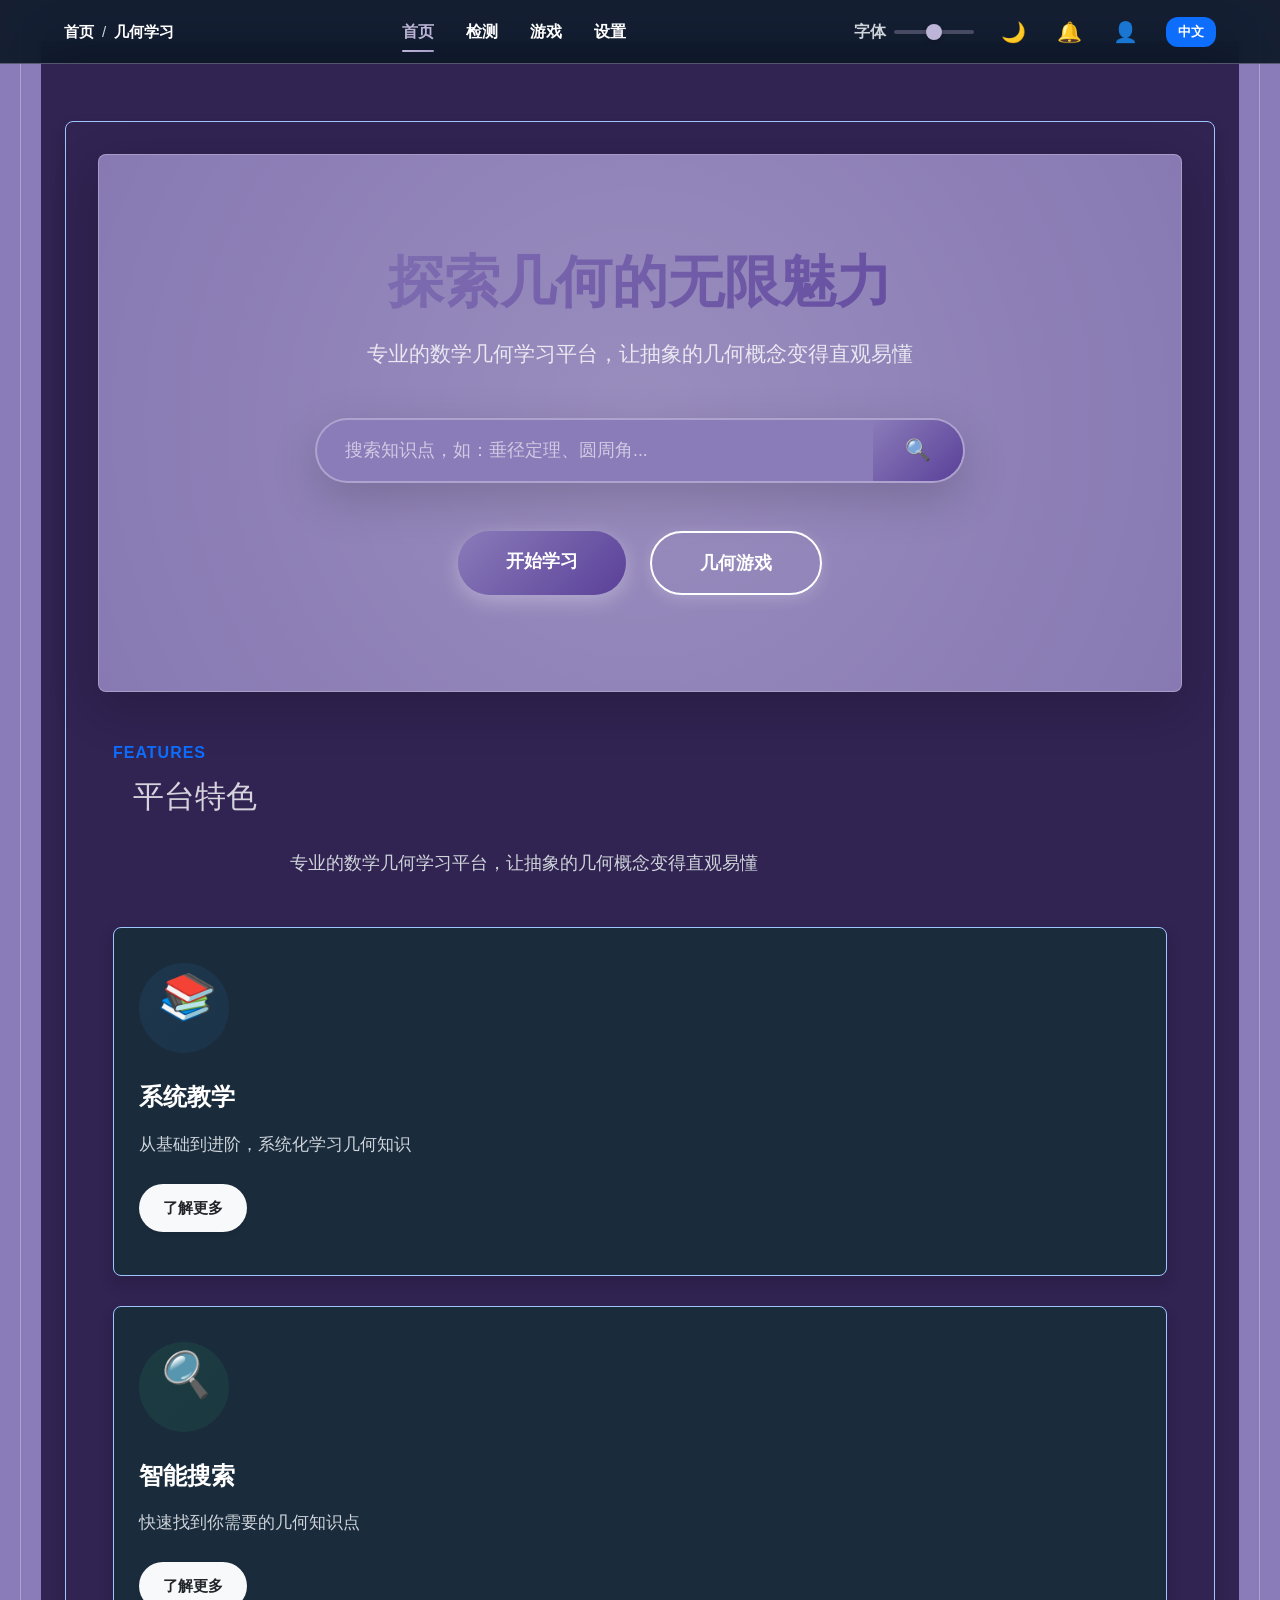
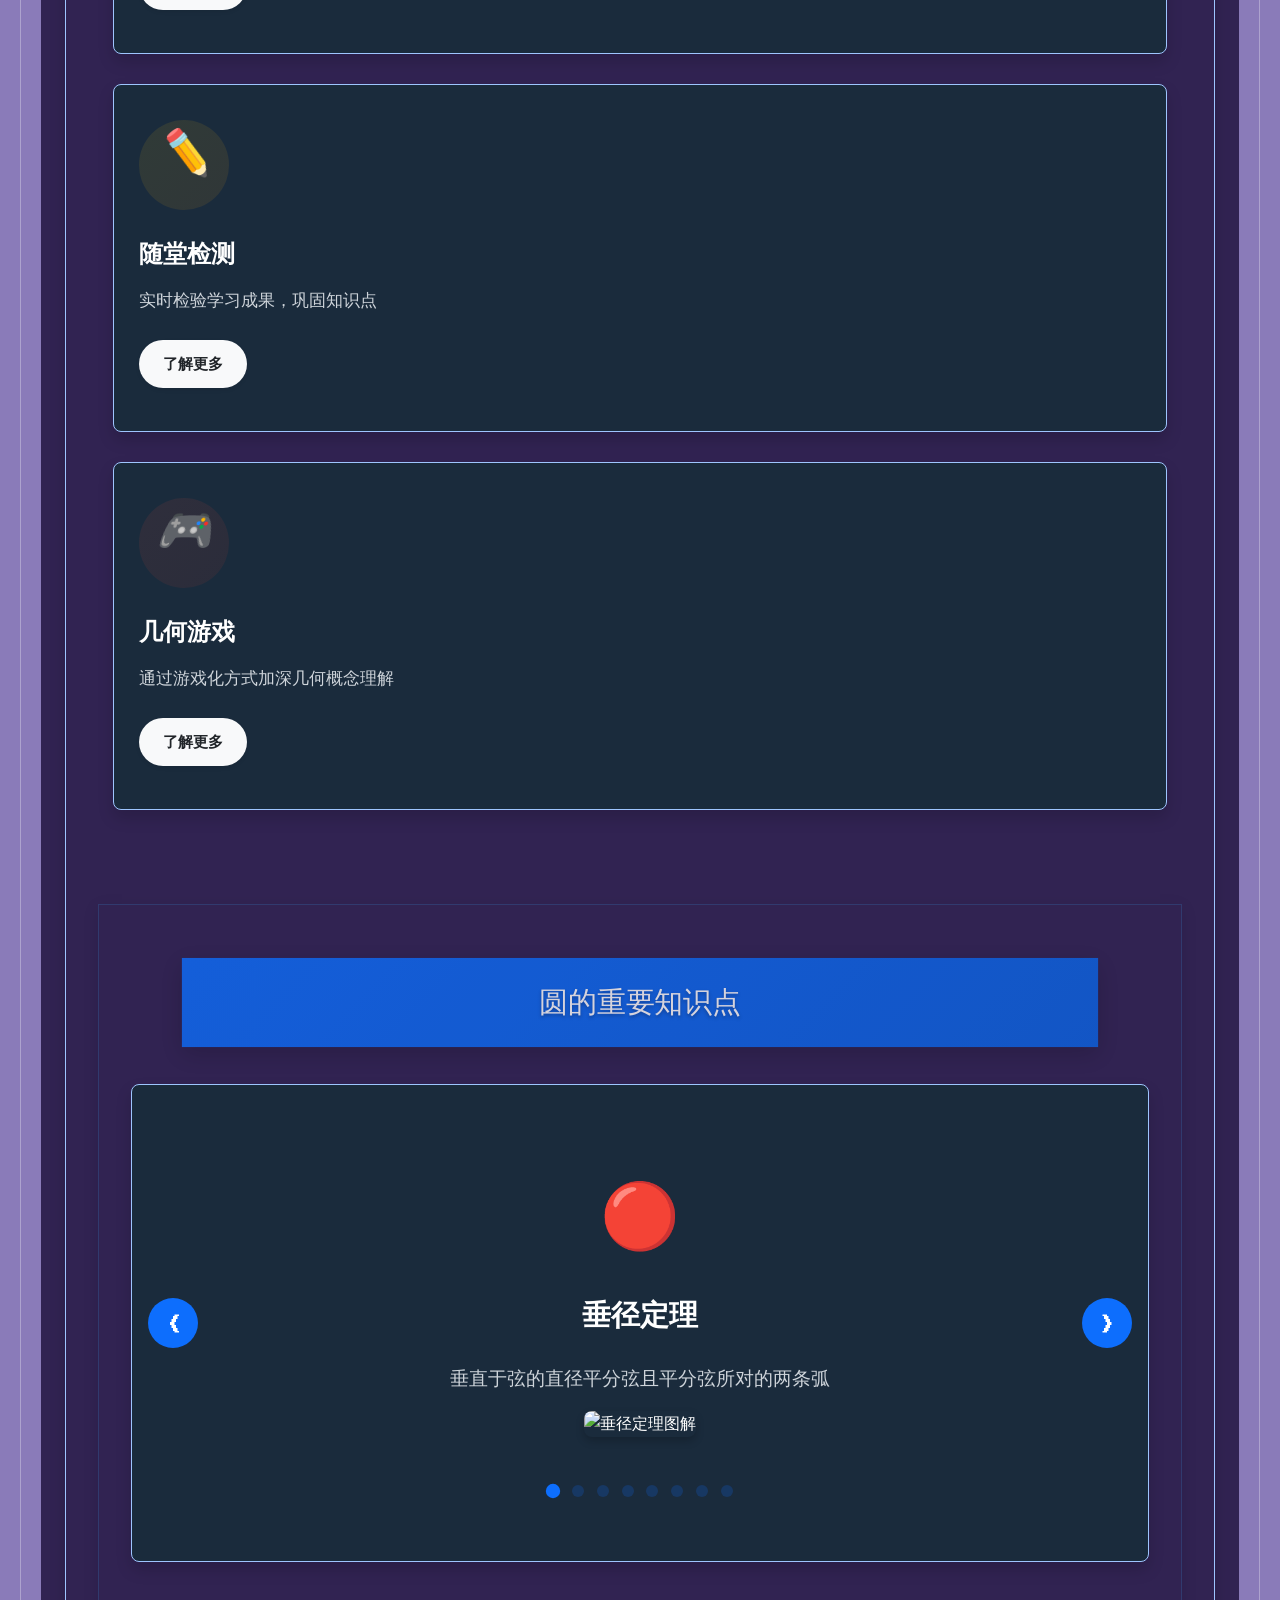
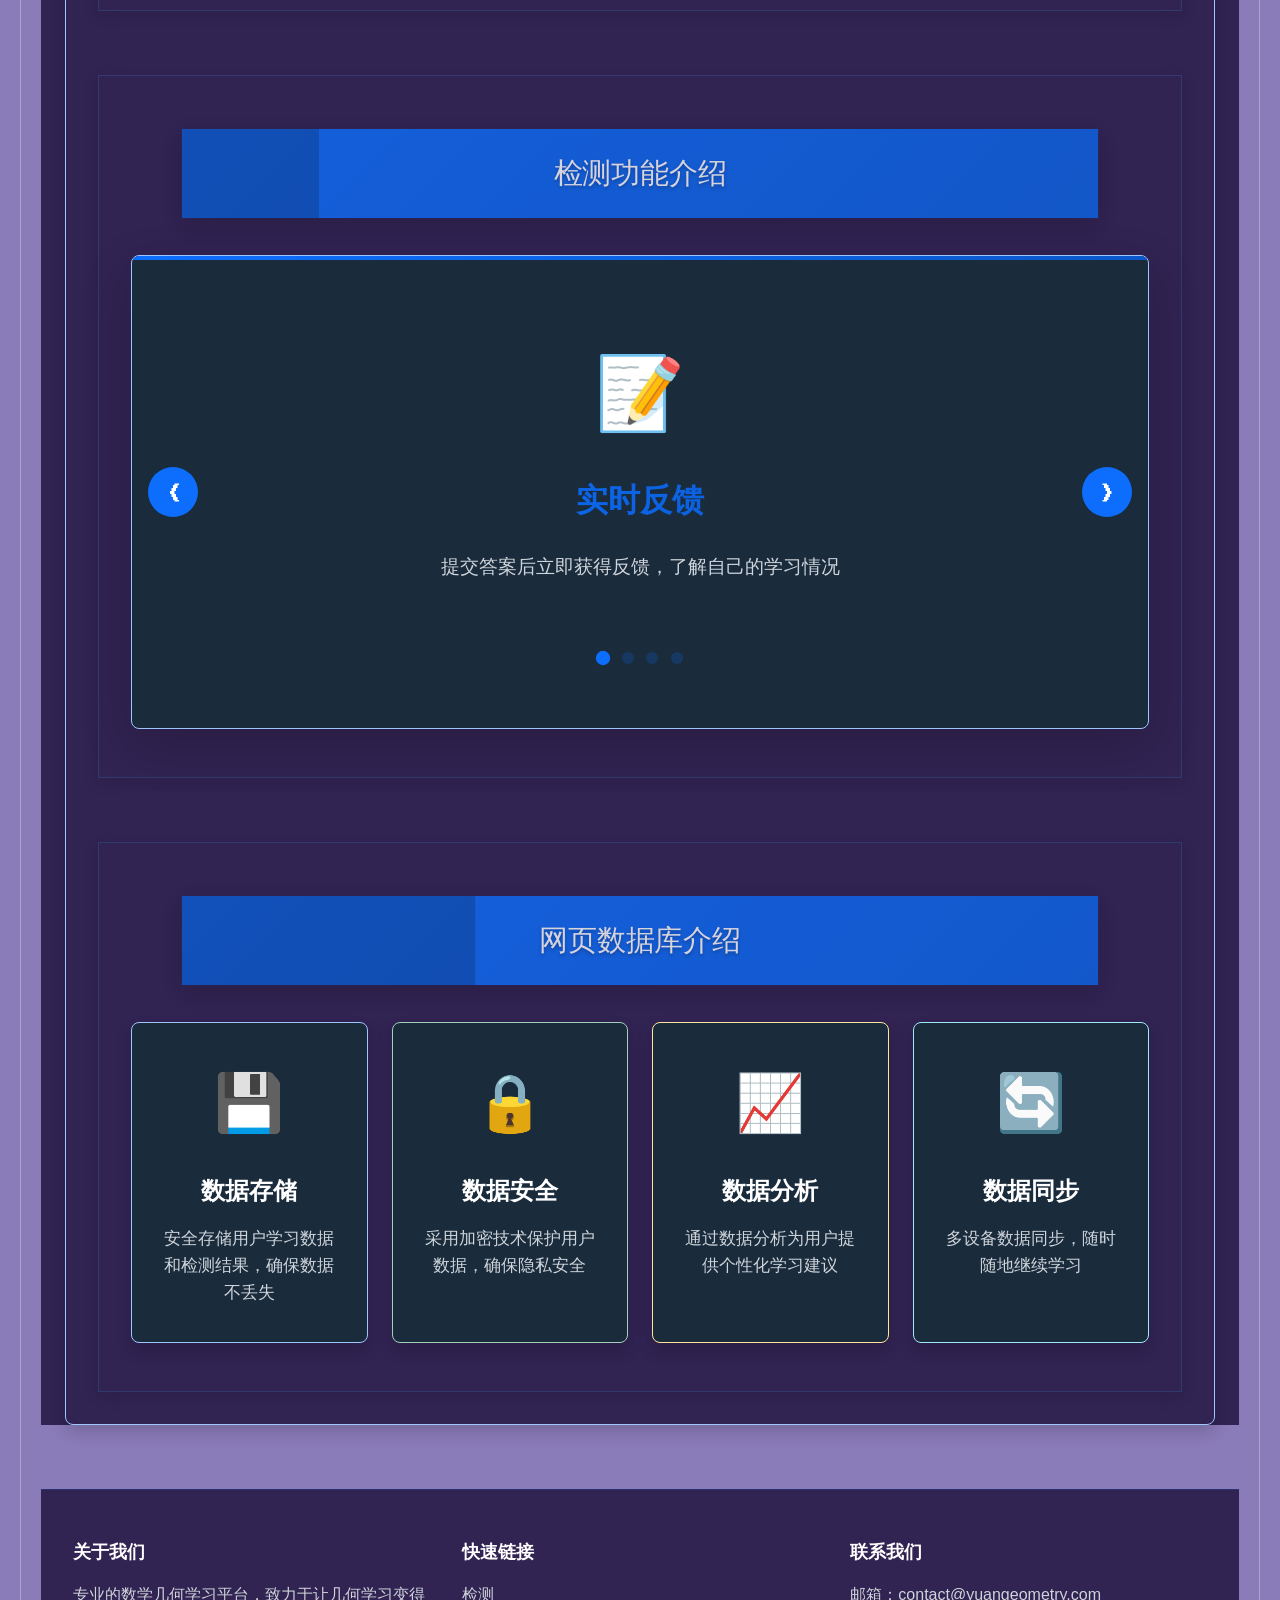
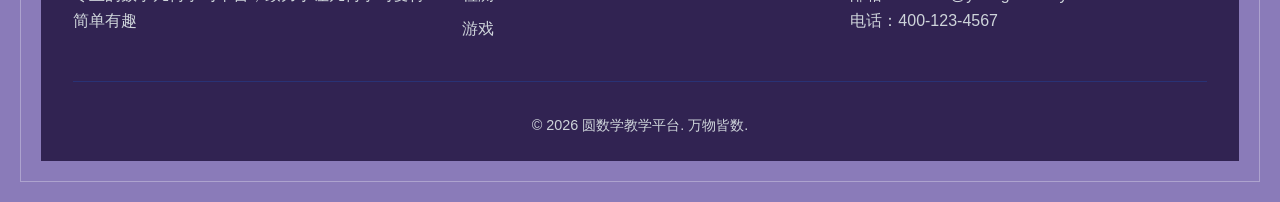
==== commit bd0e5806: "V3.A 1.Add interactive function oin the guide blank 2.make the eyes caring model 3.changed some co" ====
--- a/index.html
+++ b/index.html
@@ -1,18 +1,44 @@
 <!DOCTYPE html>
 <html lang="zh-CN">
-
 <head>
     <meta charset="UTF-8">
     <meta name="viewport" content="width=device-width, initial-scale=1.0">
     <title>圆 · 几何教学平台</title>
     <link rel="stylesheet" href="style.css">
-    <link rel="stylesheet" href="./navbar/navbar.css">
-    <script src="./navbar/navbar.js"></script>
 </head>
-
 <body>
     <!-- 顶部导航栏 -->
-    <top-navbar page-type="index" i18n-nav-home="nav.home"></top-navbar>
+    <header class="top-navbar">
+        <div class="breadcrumb">
+            <span class="bc-item" data-i18n="breadcrumb.home">首页</span>
+            <span class="bc-separator">/</span>
+            <span class="bc-item" data-i18n="breadcrumb.geometry">几何学习</span>
+        </div>
+        <nav class="nav-menu">
+            <a href="#home" class="nav-link active" data-module="home">
+                <span class="nav-text" data-i18n="nav.home">首页</span>
+            </a>
+            <a href="#quiz" class="nav-link" data-module="quiz">
+                <span class="nav-text" data-i18n="nav.quiz">检测</span>
+            </a>
+            <a href="#game" class="nav-link" data-module="game">
+                <span class="nav-text" data-i18n="nav.game">游戏</span>
+            </a>
+            <a href="#settings" class="nav-link" data-module="settings">
+                <span class="nav-text" data-i18n="nav.settings">设置</span>
+            </a>
+        </nav>
+        <div class="nav-right">
+            <div class="nav-control font-control">
+                <span data-i18n="nav.font">字体</span>
+                <input type="range" class="nav-slider" min="12" max="20" value="16">
+            </div>
+            <button class="nav-icon-btn">🌙</button>
+            <button class="nav-icon-btn">🔔</button>
+            <button class="nav-icon-btn">👤</button>
+            <button class="nav-lang-btn" data-i18n="nav.language">中文</button>
+        </div>
+    </header>
 
     <!-- 主要内容区 -->
     <main class="main-content">
@@ -21,22 +47,21 @@
             <div class="hero-section">
                 <h1 data-i18n="hero.title">探索几何的无限魅力</h1>
                 <p class="subtitle" data-i18n="hero.subtitle">专业的数学几何学习平台，让抽象的几何概念变得直观易懂</p>
-
+                
                 <!-- 首页顶部搜索框 -->
                 <div class="hero-search-box">
-                    <input type="text" class="hero-search-input" placeholder="搜索知识点，如：垂径定理、圆周角..."
-                        data-i18n-placeholder="hero.searchPlaceholder" />
+                    <input type="text" class="hero-search-input" placeholder="搜索知识点，如：垂径定理、圆周角..." data-i18n-placeholder="hero.searchPlaceholder"/>
                     <button class="hero-search-btn">
                         <span class="search-icon">🔍</span>
                     </button>
                 </div>
-
+                
                 <div class="hero-buttons">
-                    <a href="./quiz/quiz.html" class="cta-button" data-i18n="hero.startLearning">开始学习</a>
-                    <a href="./game/game_page.html" class="cta-button secondary" data-i18n="hero.geometryGames">几何游戏</a>
-                </div>
-            </div>
-
+                    <a href="#quiz" class="cta-button" data-i18n="hero.startLearning">开始学习</a>
+                    <a href="#game" class="cta-button secondary" data-i18n="hero.geometryGames">几何游戏</a>
+                </div>
+            </div>
+            
             <!-- 特色功能 -->
             <section class="ag_service-area">
                 <div class="container">
@@ -57,7 +82,7 @@
                                     <p data-i18n="features.systematicDesc">从基础到进阶，系统化学习几何知识</p>
                                 </div>
                                 <div class="service_item-btn">
-                                    <a href="#" class="btn btn-secondary">了解更多</a>
+                                    <a href="#" class="btn btn-secondary" data-i18n="features.learnMore">了解更多</a>
                                 </div>
                             </div>
                         </div>
@@ -72,7 +97,7 @@
                                     <p data-i18n="features.intelligentDesc">快速找到你需要的几何知识点</p>
                                 </div>
                                 <div class="service_item-btn">
-                                    <a href="#" class="btn btn-secondary">了解更多</a>
+                                    <a href="#" class="btn btn-secondary" data-i18n="features.learnMore">了解更多</a>
                                 </div>
                             </div>
                         </div>
@@ -87,7 +112,7 @@
                                     <p data-i18n="features.quizDesc">实时检验学习成果，巩固知识点</p>
                                 </div>
                                 <div class="service_item-btn">
-                                    <a href="#" class="btn btn-secondary">了解更多</a>
+                                    <a href="#" class="btn btn-secondary" data-i18n="features.learnMore">了解更多</a>
                                 </div>
                             </div>
                         </div>
@@ -102,7 +127,7 @@
                                     <p data-i18n="features.gamesDesc">通过游戏化方式加深几何概念理解</p>
                                 </div>
                                 <div class="service_item-btn">
-                                    <a href="#" class="btn btn-secondary">了解更多</a>
+                                    <a href="#" class="btn btn-secondary" data-i18n="features.learnMore">了解更多</a>
                                 </div>
                             </div>
                         </div>
@@ -111,7 +136,7 @@
                 </div>
 
             </section>
-
+            
             <!-- 圆的重要知识点 - 幻灯片展示 -->
             <div class="knowledge-section">
                 <h2 data-i18n="knowledge.title">圆的重要知识点</h2>
@@ -122,21 +147,65 @@
                             <div class="knowledge-icon">🔴</div>
                             <h3 data-i18n="knowledge.verticalTheorem">垂径定理</h3>
                             <p data-i18n="knowledge.verticalTheoremDesc">垂直于弦的直径平分弦且平分弦所对的两条弧</p>
+                            <div class="knowledge-diagram">
+                                <img src="https://trae-api-cn.mchost.guru/api/ide/v1/text_to_image?prompt=垂径定理几何图解，展示圆、直径垂直于弦，平分弦和所对的弧&image_size=square" alt="垂径定理图解">
+                            </div>
                         </div>
                         <div class="knowledge-slide">
                             <div class="knowledge-icon">📐</div>
                             <h3 data-i18n="knowledge.circumferentialAngle">圆周角定理</h3>
                             <p data-i18n="knowledge.circumferentialAngleDesc">同弧或等弧所对的圆周角相等，等于圆心角的一半</p>
+                            <div class="knowledge-diagram">
+                                <img src="https://trae-api-cn.mchost.guru/api/ide/v1/text_to_image?prompt=圆周角定理几何图解，展示圆、圆心角和圆周角，同弧所对的圆周角等于圆心角的一半&image_size=square" alt="圆周角定理图解">
+                            </div>
                         </div>
                         <div class="knowledge-slide">
                             <div class="knowledge-icon">🔄</div>
                             <h3 data-i18n="knowledge.standardEquation">圆的标准方程</h3>
                             <p data-i18n="knowledge.standardEquationDesc">(x-a)² + (y-b)² = r²，其中(a,b)为圆心坐标，r为半径</p>
+                            <div class="knowledge-diagram">
+                                <img src="https://trae-api-cn.mchost.guru/api/ide/v1/text_to_image?prompt=圆的标准方程几何图解，展示圆、圆心坐标(a,b)和半径r，以及方程(x-a)²+(y-b)²=r²&image_size=square" alt="圆的标准方程图解">
+                            </div>
                         </div>
                         <div class="knowledge-slide">
                             <div class="knowledge-icon">💡</div>
                             <h3 data-i18n="knowledge.tangentProperty">切线性质</h3>
                             <p data-i18n="knowledge.tangentPropertyDesc">圆的切线垂直于经过切点的半径</p>
+                            <div class="knowledge-diagram">
+                                <img src="https://trae-api-cn.mchost.guru/api/ide/v1/text_to_image?prompt=切线性质几何图解，展示圆、切线和经过切点的半径，切线垂直于半径&image_size=square" alt="切线性质图解">
+                            </div>
+                        </div>
+                        <div class="knowledge-slide">
+                            <div class="knowledge-icon">🔘</div>
+                            <h3 data-i18n="knowledge.centralAngle">圆心角定理</h3>
+                            <p data-i18n="knowledge.centralAngleDesc">圆心角的度数等于它所对的弧的度数</p>
+                            <div class="knowledge-diagram">
+                                <img src="https://trae-api-cn.mchost.guru/api/ide/v1/text_to_image?prompt=圆心角定理几何图解，展示圆、圆心角和所对的弧，圆心角的度数等于弧的度数&image_size=square" alt="圆心角定理图解">
+                            </div>
+                        </div>
+                        <div class="knowledge-slide">
+                            <div class="knowledge-icon">🔄</div>
+                            <h3 data-i18n="knowledge.cyclicQuadrilateral">圆内接四边形性质</h3>
+                            <p data-i18n="knowledge.cyclicQuadrilateralDesc">圆内接四边形的对角互补，外角等于内对角</p>
+                            <div class="knowledge-diagram">
+                                <img src="https://trae-api-cn.mchost.guru/api/ide/v1/text_to_image?prompt=圆内接四边形性质几何图解，展示圆和内接四边形，对角互补，外角等于内对角&image_size=square" alt="圆内接四边形性质图解">
+                            </div>
+                        </div>
+                        <div class="knowledge-slide">
+                            <div class="knowledge-icon">📊</div>
+                            <h3 data-i18n="knowledge.generalEquation">圆的一般方程</h3>
+                            <p data-i18n="knowledge.generalEquationDesc">x² + y² + Dx + Ey + F = 0，其中D² + E² - 4F > 0</p>
+                            <div class="knowledge-diagram">
+                                <img src="https://trae-api-cn.mchost.guru/api/ide/v1/text_to_image?prompt=圆的一般方程几何图解，展示圆和坐标系，方程x²+y²+Dx+Ey+F=0&image_size=square" alt="圆的一般方程图解">
+                            </div>
+                        </div>
+                        <div class="knowledge-slide">
+                            <div class="knowledge-icon">⚪</div>
+                            <h3 data-i18n="knowledge.circleRelations">两圆位置关系</h3>
+                            <p data-i18n="knowledge.circleRelationsDesc">外离、外切、相交、内切、内含五种位置关系，由圆心距与两圆半径决定</p>
+                            <div class="knowledge-diagram">
+                                <img src="https://trae-api-cn.mchost.guru/api/ide/v1/text_to_image?prompt=两圆位置关系几何图解，展示外离、外切、相交、内切、内含五种位置关系&image_size=square" alt="两圆位置关系图解">
+                            </div>
                         </div>
                     </div>
                     <button class="slider-btn next-btn" id="knowledge-next">&#10095;</button>
@@ -145,10 +214,14 @@
                         <span class="dot" data-slide="1"></span>
                         <span class="dot" data-slide="2"></span>
                         <span class="dot" data-slide="3"></span>
-                    </div>
-                </div>
-            </div>
-
+                        <span class="dot" data-slide="4"></span>
+                        <span class="dot" data-slide="5"></span>
+                        <span class="dot" data-slide="6"></span>
+                        <span class="dot" data-slide="7"></span>
+                    </div>
+                </div>
+            </div>
+            
             <!-- 检测介绍 - 幻灯片展示 -->
             <div class="quiz-intro-section">
                 <h2 data-i18n="quizIntro.title">检测功能介绍</h2>
@@ -185,7 +258,7 @@
                     </div>
                 </div>
             </div>
-
+            
             <!-- 网页数据库介绍 - 卡片展示 -->
             <div class="database-section">
                 <h2 data-i18n="database.title">网页数据库介绍</h2>
@@ -241,7 +314,7 @@
         <!-- 设置模块 -->
         <section id="settings" class="module">
             <h2 data-i18n="settings.title">设置</h2>
-
+            
             <div class="settings-section">
                 <h3 data-i18n="settings.appearance">外观</h3>
                 <div class="settings-container">
@@ -270,7 +343,7 @@
                     </div>
                 </div>
             </div>
-
+            
             <div class="settings-section">
                 <h3 data-i18n="settings.language">语言</h3>
                 <div class="settings-container">
@@ -297,7 +370,7 @@
                     </div>
                 </div>
             </div>
-
+            
             <div class="settings-section">
                 <h3 data-i18n="settings.account">账户</h3>
                 <div class="settings-container">
@@ -306,18 +379,15 @@
                         <form class="auth-form">
                             <div class="setting-item">
                                 <label data-i18n="login.username">用户名</label>
-                                <input type="text" placeholder="用户名" required class="input-field"
-                                    data-i18n-placeholder="login.username" />
+                                <input type="text" placeholder="用户名" required class="input-field" data-i18n-placeholder="login.username"/>
                             </div>
                             <div class="setting-item">
                                 <label data-i18n="login.password">密码</label>
-                                <input type="password" placeholder="密码" required class="input-field"
-                                    data-i18n-placeholder="login.password" />
+                                <input type="password" placeholder="密码" required class="input-field" data-i18n-placeholder="login.password"/>
                             </div>
                             <div class="setting-item privacy-policy">
                                 <input type="checkbox" id="privacy" required>
-                                <label for="privacy" data-i18n="login.privacy">我已阅读并同意<a href="#"
-                                        onclick="alert('隐私政策：我们尊重您的隐私，不会收集任何个人信息。')">隐私政策</a></label>
+                                <label for="privacy" data-i18n="login.privacy">我已阅读并同意<a href="#" onclick="alert('隐私政策：我们尊重您的隐私，不会收集任何个人信息。')">隐私政策</a></label>
                             </div>
                             <div class="setting-item">
                                 <button type="submit" class="submit-btn" data-i18n="login.enter">进入</button>
@@ -326,7 +396,7 @@
                     </div>
                 </div>
             </div>
-
+            
             <div class="settings-section">
                 <h3 data-i18n="settings.learning">学习</h3>
                 <div class="settings-container">
@@ -339,8 +409,7 @@
                     </div>
                     <div class="setting-item">
                         <label data-i18n="settings.dailyGoal">每日学习目标（分钟）</label>
-                        <input type="number" id="settings-daily-goal" class="input-field" value="30" min="5" max="180"
-                            step="5">
+                        <input type="number" id="settings-daily-goal" class="input-field" value="30" min="5" max="180" step="5">
                     </div>
                     <div class="setting-item">
                         <label data-i18n="settings.studyReminder">学习提醒</label>
@@ -351,7 +420,7 @@
                     </div>
                 </div>
             </div>
-
+            
             <div class="settings-section">
                 <h3 data-i18n="settings.privacy">隐私和安全</h3>
                 <div class="settings-container">
@@ -378,7 +447,7 @@
                     </div>
                 </div>
             </div>
-
+            
             <div class="settings-section">
                 <h3 data-i18n="settings.advanced">高级</h3>
                 <div class="settings-container">
@@ -395,7 +464,7 @@
                     </div>
                 </div>
             </div>
-
+            
             <div class="settings-footer">
                 <button class="submit-btn" data-i18n="settings.save">应用设置</button>
             </div>
@@ -412,8 +481,8 @@
             <div class="footer-section">
                 <h4 data-i18n="footer.links">快速链接</h4>
                 <ul>
-                    <li><a href="./quiz/quiz.html" data-i18n="nav.quiz">检测</a></li>
-                    <li><a href="./game/game_page.html" data-i18n="nav.game">游戏</a></li>
+                    <li><a href="#quiz" data-i18n="nav.quiz">检测</a></li>
+                    <li><a href="#game" data-i18n="nav.game">游戏</a></li>
                 </ul>
             </div>
             <div class="footer-section">
@@ -427,5 +496,4 @@
 
     <script src="script.js"></script>
 </body>
-
 </html>
--- a/style.css
+++ b/style.css
@@ -5,20 +5,26 @@
     box-sizing: border-box;
 }
 
+/* 知识点图解样式 */
+.knowledge-diagram {
+    margin-top: 15px;
+    text-align: center;
+}
+
+.knowledge-diagram img {
+    max-width: 40%;
+    height: auto;
+    border-radius: 8px;
+    box-shadow: 0 4px 8px rgba(0, 0, 0, 0.2);
+}
+
 body {
     font-family: 'Inter', -apple-system, BlinkMacSystemFont, 'Segoe UI', Roboto, 'Helvetica Neue', Arial, sans-serif;
-    background-color: #051622;
-    background-image: 
-        radial-gradient(circle at 25% 25%, rgba(52, 152, 219, 0.2) 0%, transparent 50%),
-        radial-gradient(circle at 75% 75%, rgba(41, 128, 185, 0.2) 0%, transparent 50%),
-        linear-gradient(45deg, rgba(52, 152, 219, 0.1) 25%, transparent 25%, transparent 75%, rgba(52, 152, 219, 0.1) 75%),
-        linear-gradient(-45deg, rgba(41, 128, 185, 0.1) 25%, transparent 25%, transparent 75%, rgba(41, 128, 185, 0.1) 75%),
-        repeating-linear-gradient(0deg, transparent, transparent 2px, rgba(52, 152, 219, 0.05) 2px, rgba(52, 152, 219, 0.05) 4px);
-    background-size: 150px 150px, 150px 150px, 100px 100px, 100px 100px, 20px 20px;
-    color: var(--text-light);
+    background-color: var(--purple-bg);
+    color: white;
     line-height: 1.6;
     min-height: 100vh;
-    border: 1px solid var(--border-color);
+    border: 1px solid rgba(255, 255, 255, 0.3);
     border-radius: var(--border-radius);
     box-shadow: var(--box-shadow);
     margin: 20px;
@@ -26,23 +32,150 @@
     overflow-x: hidden;
 }
 
-/* 现代配色方案 */
+/* Bootstrap CSS变量 */
 :root {
-    --primary-color: #3498db;
-    --primary-hover: #2980b9;
-    --secondary-color: #2ecc71;
-    --accent-color: #e74c3c;
-    --card-bg: #ffffff;
-    --border-color: #34495e;
-    --text-muted: #95a5a6;
-    --text-dark: #2c3e50;
-    --border-radius: 12px;
-    --box-shadow: 0 4px 12px rgba(0,0,0,0.2);
-    --header-bg: #ffffff;
-    --text-light: #ffffff;
-    --gradient-primary: linear-gradient(135deg, #3498db 0%, #2980b9 100%);
-    --gradient-secondary: linear-gradient(135deg, #2ecc71 0%, #27ae60 100%);
-    --gradient-accent: linear-gradient(135deg, #e74c3c 0%, #c0392b 100%);
+    --bs-blue: #0d6efd;
+    --bs-indigo: #6610f2;
+    --bs-purple: #6f42c1;
+    --bs-pink: #d63384;
+    --bs-red: #dc3545;
+    --bs-orange: #fd7e14;
+    --bs-yellow: #ffc107;
+    --bs-green: #198754;
+    --bs-teal: #20c997;
+    --bs-cyan: #0dcaf0;
+    --bs-black: #000;
+    --bs-white: #fff;
+    --bs-gray: #6c757d;
+    --bs-gray-dark: #343a40;
+    --bs-gray-100: #f8f9fa;
+    --bs-gray-200: #e9ecef;
+    --bs-gray-300: #dee2e6;
+    --bs-gray-400: #ced4da;
+    --bs-gray-500: #adb5bd;
+    --bs-gray-600: #6c757d;
+    --bs-gray-700: #495057;
+    --bs-gray-800: #343a40;
+    --bs-gray-900: #212529;
+    --bs-primary: #0d6efd;
+    --bs-secondary: #6c757d;
+    --bs-success: #198754;
+    --bs-info: #0dcaf0;
+    --bs-warning: #ffc107;
+    --bs-danger: #dc3545;
+    --bs-light: #f8f9fa;
+    --bs-dark: #212529;
+    --bs-primary-rgb: 13, 110, 253;
+    --bs-secondary-rgb: 108, 117, 125;
+    --bs-success-rgb: 25, 135, 84;
+    --bs-info-rgb: 13, 202, 240;
+    --bs-warning-rgb: 255, 193, 7;
+    --bs-danger-rgb: 220, 53, 69;
+    --bs-light-rgb: 248, 249, 250;
+    --bs-dark-rgb: 33, 37, 41;
+    --bs-primary-text-emphasis: #052c65;
+    --bs-secondary-text-emphasis: #2b2f32;
+    --bs-success-text-emphasis: #0a3622;
+    --bs-info-text-emphasis: #055160;
+    --bs-warning-text-emphasis: #664d03;
+    --bs-danger-text-emphasis: #58151c;
+    --bs-light-text-emphasis: #495057;
+    --bs-dark-text-emphasis: #495057;
+    --bs-primary-bg-subtle: #cfe2ff;
+    --bs-secondary-bg-subtle: #e2e3e5;
+    --bs-success-bg-subtle: #d1e7dd;
+    --bs-info-bg-subtle: #cff4fc;
+    --bs-warning-bg-subtle: #fff3cd;
+    --bs-danger-bg-subtle: #f8d7da;
+    --bs-light-bg-subtle: #fcfcfd;
+    --bs-dark-bg-subtle: #ced4da;
+    --bs-primary-border-subtle: #9ec5fe;
+    --bs-secondary-border-subtle: #c4c8cb;
+    --bs-success-border-subtle: #a3cfbb;
+    --bs-info-border-subtle: #9eeaf9;
+    --bs-warning-border-subtle: #ffe69c;
+    --bs-danger-border-subtle: #f1aeb5;
+    --bs-light-border-subtle: #e9ecef;
+    --bs-dark-border-subtle: #adb5bd;
+    --bs-white-rgb: 255, 255, 255;
+    --bs-black-rgb: 0, 0, 0;
+    --bs-font-sans-serif: system-ui, -apple-system, "Segoe UI", Roboto, "Helvetica Neue", "Noto Sans", "Liberation Sans", Arial, sans-serif, "Apple Color Emoji", "Segoe UI Emoji", "Segoe UI Symbol", "Noto Color Emoji";
+    --bs-font-monospace: SFMono-Regular, Menlo, Monaco, Consolas, "Liberation Mono", "Courier New", monospace;
+    --bs-gradient: linear-gradient(180deg, rgba(255, 255, 255, 0.15), rgba(255, 255, 255, 0));
+    --bs-body-font-family: var(--bs-font-sans-serif);
+    --bs-body-font-size: 1rem;
+    --bs-body-font-weight: 400;
+    --bs-body-line-height: 1.5;
+    --bs-body-color: #212529;
+    --bs-body-color-rgb: 33, 37, 41;
+    --bs-body-bg: #fff;
+    --bs-body-bg-rgb: 255, 255, 255;
+    --bs-emphasis-color: #000;
+    --bs-emphasis-color-rgb: 0, 0, 0;
+    --bs-secondary-color: rgba(33, 37, 41, 0.75);
+    --bs-secondary-color-rgb: 33, 37, 41;
+    --bs-secondary-bg: #e9ecef;
+    --bs-secondary-bg-rgb: 233, 236, 239;
+    --bs-tertiary-color: rgba(33, 37, 41, 0.5);
+    --bs-tertiary-color-rgb: 33, 37, 41;
+    --bs-tertiary-bg: #f8f9fa;
+    --bs-tertiary-bg-rgb: 248, 249, 250;
+    --bs-heading-color: inherit;
+    --bs-link-color: #0d6efd;
+    --bs-link-color-rgb: 13, 110, 253;
+    --bs-link-decoration: underline;
+    --bs-link-hover-color: #0a58ca;
+    --bs-link-hover-color-rgb: 10, 88, 202;
+    --bs-code-color: #d63384;
+    --bs-highlight-color: #212529;
+    --bs-highlight-bg: #fff3cd;
+    --bs-border-width: 1px;
+    --bs-border-style: solid;
+    --bs-border-color: #dee2e6;
+    --bs-border-color-translucent: rgba(0, 0, 0, 0.175);
+    --bs-border-radius: 0.375rem;
+    --bs-border-radius-sm: 0.25rem;
+    --bs-border-radius-lg: 0.5rem;
+    --bs-border-radius-xl: 1rem;
+    --bs-border-radius-xxl: 2rem;
+    --bs-border-radius-2xl: var(--bs-border-radius-xxl);
+    --bs-border-radius-pill: 50rem;
+    --bs-box-shadow: 0 0.5rem 1rem rgba(0, 0, 0, 0.15);
+    --bs-box-shadow-sm: 0 0.125rem 0.25rem rgba(0, 0, 0, 0.075);
+    --bs-box-shadow-lg: 0 1rem 3rem rgba(0, 0, 0, 0.175);
+    --bs-box-shadow-inset: inset 0 1px 2px rgba(0, 0, 0, 0.075);
+    --bs-focus-ring-width: 0.25rem;
+    --bs-focus-ring-opacity: 0.25;
+    --bs-focus-ring-color: rgba(13, 110, 253, 0.25);
+    --bs-form-valid-color: #198754;
+    --bs-form-valid-border-color: #198754;
+    --bs-form-invalid-color: #dc3545;
+    --bs-form-invalid-border-color: #dc3545;
+    
+    /* 自定义变量 */
+    --primary-color: var(--bs-primary);
+    --primary-hover: var(--bs-link-hover-color);
+    --secondary-color: var(--bs-secondary);
+    --accent-color: var(--bs-danger);
+    --success-color: var(--bs-success);
+    --warning-color: var(--bs-warning);
+    --info-color: var(--bs-info);
+    --lavender-color: #BDB5D7;
+    --lavender-color-rgb: 189, 181, 215;
+    --purple-bg: #8A7BB9;
+    --purple-bg-rgb: 138, 123, 185;
+    --card-bg: #1A2B3C;
+    --border-color: rgba(13, 110, 253, 0.2);
+    --text-muted: var(--bs-gray-400);
+    --text-dark: var(--bs-dark);
+    --text-light: var(--bs-white);
+    --gradient-primary: linear-gradient(135deg, var(--bs-primary) 0%, var(--bs-link-hover-color) 100%);
+    --gradient-secondary: linear-gradient(135deg, var(--bs-success) 0%, #157347 100%);
+    --gradient-accent: linear-gradient(135deg, var(--bs-danger) 0%, #bb2d3b 100%);
+    --gradient-warning: linear-gradient(135deg, var(--bs-warning) 0%, #ff9234 100%);
+    --gradient-info: linear-gradient(135deg, var(--bs-info) 0%, #08a8c0 100%);
+    --gradient-lavender: linear-gradient(135deg, var(--lavender-color) 0%, #a69cc8 100%);
+    --gradient-purple: linear-gradient(135deg, var(--purple-bg) 0%, #5a4099 100%);
 }
 
 /* 平滑滚动 */
@@ -302,19 +435,11 @@
 
 /* 服务项目样式 */
 .service-item {
-    background-color: #051622;
-    background-image: 
-        radial-gradient(circle at 25% 25%, rgba(52, 152, 219, 0.2) 0%, transparent 50%),
-        radial-gradient(circle at 75% 75%, rgba(41, 128, 185, 0.2) 0%, transparent 50%),
-        linear-gradient(45deg, rgba(52, 152, 219, 0.1) 25%, transparent 25%, transparent 75%, rgba(52, 152, 219, 0.1) 75%),
-        linear-gradient(-45deg, rgba(41, 128, 185, 0.1) 25%, transparent 25%, transparent 75%, rgba(41, 128, 185, 0.1) 75%),
-        repeating-linear-gradient(0deg, transparent, transparent 2px, rgba(52, 152, 219, 0.05) 2px, rgba(52, 152, 219, 0.05) 4px);
-    background-size: 150px 150px, 150px 150px, 100px 100px, 100px 100px, 20px 20px;
-    border-radius: var(--border-radius);
-    box-shadow: 0 6px 20px rgba(0,0,0,0.1);
+    background-color: var(--card-bg);
+    border-radius: var(--bs-border-radius-lg);
+    box-shadow: var(--bs-box-shadow);
     padding: 35px 25px;
     transition: all 0.3s cubic-bezier(0.25, 0.46, 0.45, 0.94);
-    border: 1px solid rgba(52, 152, 219, 0.1);
     position: relative;
     overflow: hidden;
 }
@@ -326,7 +451,6 @@
     left: 0;
     width: 100%;
     height: 4px;
-    background: var(--gradient-primary);
     transform: scaleX(0);
     transition: transform 0.3s ease;
 }
@@ -338,6 +462,60 @@
 .service-item:hover {
     transform: translateY(-8px);
     box-shadow: 0 12px 30px rgba(0,0,0,0.15);
+}
+
+/* 服务项目卡片1 - 蓝色 */
+.service-item:nth-child(1) {
+    border: 1px solid var(--bs-primary-border-subtle);
+}
+
+.service-item:nth-child(1)::before {
+    background: var(--gradient-primary);
+}
+
+/* 服务项目卡片2 - 绿色 */
+.service-item:nth-child(2) {
+    border: 1px solid var(--bs-success-border-subtle);
+}
+
+.service-item:nth-child(2)::before {
+    background: var(--gradient-secondary);
+}
+
+/* 服务项目卡片3 - 黄色 */
+.service-item:nth-child(3) {
+    border: 1px solid var(--bs-warning-border-subtle);
+}
+
+.service-item:nth-child(3)::before {
+    background: var(--gradient-warning);
+}
+
+/* 服务项目卡片4 - 红色 */
+.service-item:nth-child(4) {
+    border: 1px solid var(--bs-danger-border-subtle);
+}
+
+.service-item:nth-child(4)::before {
+    background: var(--gradient-accent);
+}
+
+/* 服务项目卡片5 - 青色 */
+.service-item:nth-child(5) {
+    border: 1px solid var(--bs-info-border-subtle);
+}
+
+.service-item:nth-child(5)::before {
+    background: var(--gradient-info);
+}
+
+/* 服务项目卡片6 - 紫色 */
+.service-item:nth-child(6) {
+    border: 1px solid rgba(102, 16, 242, 0.3);
+}
+
+.service-item:nth-child(6)::before {
+    background: linear-gradient(135deg, #6610f2 0%, #5a0dc8 100%);
 }
 
 .service-item .item_icon {
@@ -400,8 +578,29 @@
     z-index: 1;
 }
 
-.service-item:hover .item_content h3 {
-    color: var(--primary-color);
+/* 服务项目卡片标题颜色 */
+.service-item:nth-child(1):hover .item_content h3 {
+    color: var(--lavender-color);
+}
+
+.service-item:nth-child(2):hover .item_content h3 {
+    color: var(--lavender-color);
+}
+
+.service-item:nth-child(3):hover .item_content h3 {
+    color: var(--lavender-color);
+}
+
+.service-item:nth-child(4):hover .item_content h3 {
+    color: var(--lavender-color);
+}
+
+.service-item:nth-child(5):hover .item_content h3 {
+    color: var(--lavender-color);
+}
+
+.service-item:nth-child(6):hover .item_content h3 {
+    color: var(--lavender-color);
 }
 
 .service-item .item_content p {
@@ -423,7 +622,7 @@
 .btn {
     display: inline-block;
     padding: 12px 24px;
-    border-radius: 50px;
+    border-radius: var(--bs-border-radius-pill);
     font-size: 0.95rem;
     font-weight: 600;
     text-decoration: none;
@@ -450,16 +649,16 @@
 }
 
 .btn-secondary {
-    background: #f1f1f1;
+    background: var(--bs-light);
     color: var(--text-dark);
-    box-shadow: 0 2px 8px rgba(0,0,0,0.1);
+    box-shadow: var(--bs-box-shadow-sm);
 }
 
 .btn-secondary:hover {
     background: var(--gradient-primary);
-    color: white;
+    color: var(--bs-white);
     transform: translateY(-2px);
-    box-shadow: 0 4px 12px rgba(52, 152, 219, 0.3);
+    box-shadow: 0 4px 12px rgba(var(--bs-primary-rgb), 0.3);
 }
 
 /* 响应式调整 */
@@ -484,28 +683,9 @@
     }
 }
 
-/* 顶部导航栏 */
-.main-header {
-    background: rgba(255, 255, 255, 0.98);
-    backdrop-filter: blur(10px);
-    -webkit-backdrop-filter: blur(10px);
-    color: var(--text-dark);
-    padding: 1rem 2rem;
-    display: flex;
-    justify-content: space-between;
-    align-items: center;
-    box-shadow: 0 4px 20px rgba(0,0,0,0.1);
-    position: sticky;
-    top: 84px;
-    z-index: 100;
-    border-bottom: 1px solid rgba(52, 152, 219, 0.2);
-    border-radius: var(--border-radius) var(--border-radius) 0 0;
-    transition: all 0.3s ease;
-    margin-top: 64px;
-}
-
-.main-header:hover {
-    box-shadow: 0 6px 25px rgba(0,0,0,0.15);
+/* 主要内容区 */
+.main-content {
+    padding-top: 80px;
 }
 
 /* =========================================
@@ -514,9 +694,54 @@
 .top-navbar {
     position: fixed; top: 0; left: 0; right: 0; height: 64px;
     background: rgba(8, 22, 34, 0.9); backdrop-filter: blur(24px) saturate(150%); -webkit-backdrop-filter: blur(24px) saturate(150%);
-    border-bottom: 1px solid rgba(52, 152, 219, 0.2);
+    border-bottom: 1px solid rgba(var(--lavender-color-rgb), 0.4);
     display: flex; justify-content: space-between; align-items: center;
     padding: 0 5%; z-index: 1000; transition: background 0.3s, border-color 0.3s;
+}
+
+.top-navbar .nav-menu {
+    display: flex;
+    gap: 2rem;
+    align-items: center;
+}
+
+.top-navbar .nav-link {
+    color: var(--text-light, #ffffff);
+    text-decoration: none;
+    font-weight: 600;
+    transition: color 0.3s ease, transform 0.3s ease;
+    position: relative;
+    padding: 0.5rem 0;
+    overflow: hidden;
+}
+
+.top-navbar .nav-link:hover {
+    color: var(--lavender-color);
+    transform: translateY(-2px);
+}
+
+.top-navbar .nav-link::after {
+    content: '';
+    position: absolute;
+    bottom: 0;
+    left: 0;
+    width: 0;
+    height: 2px;
+    background: var(--gradient-lavender);
+    border-radius: 1px;
+    transition: width 0.3s ease;
+}
+
+.top-navbar .nav-link:hover::after {
+    width: 100%;
+}
+
+.top-navbar .nav-link.active {
+    color: var(--lavender-color);
+}
+
+.top-navbar .nav-link.active::after {
+    width: 100%;
 }
 
 .breadcrumb { font-size: 0.9375rem; font-weight: 600; color: var(--text-light, #ffffff); display: flex; align-items: center; gap: 8px; cursor: pointer; }
@@ -527,11 +752,11 @@
 .nav-right { display: flex; align-items: center; gap: 1.5rem; }
 .nav-control { display: flex; align-items: center; gap: 8px; color: var(--text-muted, #95a5a6); font-weight: 600; }
 
-.nav-slider { -webkit-appearance: none; appearance: none; -moz-appearance: none; width: 80px; height: 4px; background: rgba(52, 152, 219, 0.3); border-radius: 2px; outline: none; }
-.nav-slider::-webkit-slider-thumb { -webkit-appearance: none; appearance: none; width: 16px; height: 16px; border-radius: 50%; background: var(--primary-color, #3498db); cursor: pointer; box-shadow: 0 2px 4px rgba(0,0,0,0.2); }
+.nav-slider { -webkit-appearance: none; appearance: none; -moz-appearance: none; width: 80px; height: 4px; background: rgba(var(--lavender-color-rgb), 0.3); border-radius: 2px; outline: none; }
+.nav-slider::-webkit-slider-thumb { -webkit-appearance: none; appearance: none; width: 16px; height: 16px; border-radius: 50%; background: var(--lavender-color); cursor: pointer; box-shadow: 0 2px 4px rgba(0,0,0,0.2); }
 
 .nav-icon-btn { background: transparent; border: none; font-size: 1.25rem; color: var(--text-light, #ffffff); cursor: pointer; width: 32px; height: 32px; border-radius: 50%; display: flex; align-items: center; justify-content: center; transition: background 0.2s; }
-.nav-icon-btn:hover { background: rgba(52, 152, 219, 0.2); }
+.nav-icon-btn:hover { background: rgba(var(--lavender-color-rgb), 0.2); }
 
 /* 主色调适配，如果没有定义 accent-blue 就用 primary-color */
 .nav-lang-btn { background: var(--accent-blue, var(--primary-color, #3498db)); color: white; border: none; padding: 6px 12px; border-radius: 12px; font-size: 0.8125rem; font-weight: 700; cursor: pointer; transition: opacity 0.2s; font-family: inherit; }
@@ -542,113 +767,14 @@
     .top-navbar { padding: 0 1rem; }
 }
 
-/* Logo 样式 */
-.logo {
-    font-size: 1.6rem;
-    font-weight: 800;
-    background: var(--gradient-primary);
-    -webkit-background-clip: text;
-    -webkit-text-fill-color: transparent;
-    background-clip: text;
-    display: flex;
-    align-items: center;
-    gap: 8px;
-    transition: transform 0.3s ease;
-}
-
-.logo:hover {
-    transform: scale(1.05);
-}
-
-.logo-icon {
-    font-size: 1.8rem;
-    animation: pulse 2s infinite;
-}
-
-@keyframes pulse {
-    0%, 100% {
-        transform: scale(1);
-    }
-    50% {
-        transform: scale(1.1);
-    }
-}
-
-/* 导航菜单 */
-.nav-menu {
-    display: flex;
-    gap: 1.2rem;
-}
-
-.nav-link {
-    color: var(--text-dark);
-    text-decoration: none;
-    font-weight: 500;
-    font-size: 1rem;
-    padding: 0.75rem 1.25rem;
-    border-radius: 50px;
-    transition: all 0.3s cubic-bezier(0.25, 0.46, 0.45, 0.94);
-    display: flex;
-    align-items: center;
-    gap: 6px;
-    position: relative;
-    overflow: hidden;
-}
-
-.nav-link::before {
-    content: '';
-    position: absolute;
-    top: 0;
-    left: -100%;
-    width: 100%;
-    height: 100%;
-    background: linear-gradient(90deg, transparent, rgba(52, 152, 219, 0.1), transparent);
-    transition: left 0.5s ease;
-}
-
-.nav-link:hover::before {
-    left: 100%;
-}
-
-.nav-link:hover, .nav-link.active {
-    color: var(--primary-color);
-    background-color: rgba(52, 152, 219, 0.1);
-    transform: translateY(-2px);
-    box-shadow: 0 4px 12px rgba(52, 152, 219, 0.2);
-}
-
-.nav-text {
-    position: relative;
-}
-
-.nav-text::after {
-    content: '';
-    position: absolute;
-    width: 0;
-    height: 2px;
-    bottom: -4px;
-    left: 0;
-    background: var(--gradient-primary);
-    transition: width 0.3s ease;
-}
-
-.nav-link:hover .nav-text::after,
-.nav-link.active .nav-text::after {
-    width: 100%;
-}
+
 
 /* 主要内容区 */
 .main-content {
     width: 100%;
-    padding: 0 1.5rem;
-    background-color: #051622;
-    background-image: 
-        radial-gradient(circle at 25% 25%, rgba(52, 152, 219, 0.2) 0%, transparent 50%),
-        radial-gradient(circle at 75% 75%, rgba(41, 128, 185, 0.2) 0%, transparent 50%),
-        linear-gradient(45deg, rgba(52, 152, 219, 0.1) 25%, transparent 25%, transparent 75%, rgba(52, 152, 219, 0.1) 75%),
-        linear-gradient(-45deg, rgba(41, 128, 185, 0.1) 25%, transparent 25%, transparent 75%, rgba(41, 128, 185, 0.1) 75%),
-        repeating-linear-gradient(0deg, transparent, transparent 2px, rgba(52, 152, 219, 0.05) 2px, rgba(52, 152, 219, 0.05) 4px);
-    background-size: 150px 150px, 150px 150px, 100px 100px, 100px 100px, 20px 20px;
+    padding: 80px 1.5rem 0;
+
+    background-color: #312352;
     min-height: calc(100vh - 200px);
 }
 
@@ -656,18 +782,11 @@
 .hero-section {
     text-align: center;
     padding: 6rem 2rem;
-    background-color: #051622;
-    background-image: 
-        radial-gradient(circle at 25% 25%, rgba(52, 152, 219, 0.2) 0%, transparent 50%),
-        radial-gradient(circle at 75% 75%, rgba(41, 128, 185, 0.2) 0%, transparent 50%),
-        linear-gradient(45deg, rgba(52, 152, 219, 0.1) 25%, transparent 25%, transparent 75%, rgba(52, 152, 219, 0.1) 75%),
-        linear-gradient(-45deg, rgba(41, 128, 185, 0.1) 25%, transparent 25%, transparent 75%, rgba(41, 128, 185, 0.1) 75%),
-        repeating-linear-gradient(0deg, transparent, transparent 2px, rgba(52, 152, 219, 0.05) 2px, rgba(52, 152, 219, 0.05) 4px);
-    background-size: 150px 150px, 150px 150px, 100px 100px, 100px 100px, 20px 20px;
-    border-radius: var(--border-radius);
-    box-shadow: 0 8px 32px rgba(0,0,0,0.1);
+    background-color: rgba(138, 123, 185, 0.9);
+    border-radius: var(--bs-border-radius-lg);
+    box-shadow: var(--bs-box-shadow-lg);
     margin-bottom: 3rem;
-    border: 1px solid rgba(52, 152, 219, 0.2);
+    border: 1px solid rgba(255, 255, 255, 0.3);
     position: relative;
     overflow: hidden;
 }
@@ -679,7 +798,7 @@
     left: -50%;
     width: 200%;
     height: 200%;
-    background: radial-gradient(circle, rgba(52, 152, 219, 0.1) 0%, transparent 70%);
+    background: radial-gradient(circle, rgba(255, 255, 255, 0.2) 0%, transparent 70%);
     animation: float 6s ease-in-out infinite;
 }
 
@@ -697,7 +816,7 @@
     font-weight: 800;
     margin-bottom: 1.5rem;
     line-height: 1.1;
-    background: var(--gradient-primary);
+    background: var(--gradient-purple);
     -webkit-background-clip: text;
     -webkit-text-fill-color: transparent;
     background-clip: text;
@@ -707,7 +826,7 @@
 
 .hero-section .subtitle {
     font-size: 1.3rem;
-    color: var(--text-muted);
+    color: rgba(255, 255, 255, 0.8);
     margin-bottom: 3rem;
     max-width: 800px;
     margin-left: auto;
@@ -721,17 +840,10 @@
     display: flex;
     max-width: 650px;
     margin: 0 auto 3rem;
-    background-color: #051622;
-    background-image: 
-        radial-gradient(circle at 25% 25%, rgba(52, 152, 219, 0.2) 0%, transparent 50%),
-        radial-gradient(circle at 75% 75%, rgba(41, 128, 185, 0.2) 0%, transparent 50%),
-        linear-gradient(45deg, rgba(52, 152, 219, 0.1) 25%, transparent 25%, transparent 75%, rgba(52, 152, 219, 0.1) 75%),
-        linear-gradient(-45deg, rgba(41, 128, 185, 0.1) 25%, transparent 25%, transparent 75%, rgba(41, 128, 185, 0.1) 75%),
-        repeating-linear-gradient(0deg, transparent, transparent 2px, rgba(52, 152, 219, 0.05) 2px, rgba(52, 152, 219, 0.05) 4px);
-    background-size: 150px 150px, 150px 150px, 100px 100px, 100px 100px, 20px 20px;
-    border-radius: 50px;
-    box-shadow: 0 8px 25px rgba(0,0,0,0.15);
-    border: 2px solid rgba(52, 152, 219, 0.2);
+    background-color: var(--purple-bg);
+    border-radius: var(--bs-border-radius-pill);
+    box-shadow: var(--bs-box-shadow-lg);
+    border: 2px solid rgba(255, 255, 255, 0.3);
     overflow: hidden;
     transition: all 0.3s ease;
     position: relative;
@@ -740,12 +852,12 @@
 
 .hero-search-box:hover {
     transform: translateY(-2px);
-    box-shadow: 0 12px 30px rgba(52, 152, 219, 0.2);
+    box-shadow: 0 12px 30px rgba(255, 255, 255, 0.2);
 }
 
 .hero-search-box:focus-within {
-    border-color: var(--primary-color);
-    box-shadow: 0 8px 30px rgba(52, 152, 219, 0.3);
+    border-color: white;
+    box-shadow: 0 8px 30px rgba(255, 255, 255, 0.3);
 }
 
 .hero-search-input {
@@ -759,11 +871,11 @@
 }
 
 .hero-search-input::placeholder {
-    color: var(--text-muted);
+    color: rgba(255, 255, 255, 0.6);
 }
 
 .hero-search-btn {
-    background: var(--gradient-primary);
+    background: var(--gradient-purple);
     border: none;
     padding: 0 2rem;
     cursor: pointer;
@@ -809,7 +921,7 @@
 }
 
 .cta-button {
-    background: var(--gradient-primary);
+    background: var(--gradient-purple);
     color: white;
     padding: 1rem 3rem;
     border-radius: 50px;
@@ -817,7 +929,7 @@
     font-weight: 700;
     transition: all 0.3s ease;
     display: inline-block;
-    box-shadow: 0 6px 20px rgba(52, 152, 219, 0.4);
+    box-shadow: 0 6px 20px rgba(255, 255, 255, 0.3);
     border: none;
     cursor: pointer;
     font-size: 1.1rem;
@@ -842,20 +954,20 @@
 
 .cta-button:hover {
     transform: translateY(-3px);
-    box-shadow: 0 10px 25px rgba(52, 152, 219, 0.5);
+    box-shadow: 0 10px 25px rgba(255, 255, 255, 0.4);
 }
 
 .cta-button.secondary {
     background: transparent;
-    color: var(--primary-color);
-    border: 2px solid var(--primary-color);
-    box-shadow: 0 4px 15px rgba(52, 152, 219, 0.2);
+    color: white;
+    border: 2px solid white;
+    box-shadow: 0 4px 15px rgba(255, 255, 255, 0.2);
 }
 
 .cta-button.secondary:hover {
-    background: var(--gradient-primary);
+    background: var(--gradient-purple);
     color: white;
-    box-shadow: 0 8px 20px rgba(52, 152, 219, 0.4);
+    box-shadow: 0 8px 20px rgba(255, 255, 255, 0.3);
 }
 
 /* 特色功能 */
@@ -897,7 +1009,7 @@
     position: relative;
     max-width: 100%;
     margin: 0 auto;
-    background: rgba(255, 255, 255, 0.95);
+    background: rgba(248, 249, 250, 0.95);
     border-radius: var(--border-radius);
     box-shadow: var(--box-shadow);
     border: 1px solid var(--border-color);
@@ -935,6 +1047,295 @@
     transform: translateX(-50px);
 }
 
+/* 护眼模式样式 */
+.eye-protection-mode {
+    background-color: #1e1e1e !important;
+    color: #000000 !important;
+    filter: brightness(0.9) contrast(1.1) sepia(0.15) saturate(0.8);
+}
+
+.eye-protection-mode .top-navbar {
+    position: absolute;
+    top: 0;
+    left: 0;
+    right: 0;
+    height: 64px;
+    background: rgba(8, 22, 34, 0.9) !important;
+    backdrop-filter: blur(24px) saturate(150%) !important;
+    -webkit-backdrop-filter: blur(24px) saturate(150%) !important;
+    border-bottom: 1px solid rgba(var(--lavender-color-rgb), 0.4) !important;
+    display: flex !important;
+    justify-content: space-between !important;
+    align-items: center !important;
+    padding: 0 5% !important;
+    z-index: 1000 !important;
+    box-shadow: none !important;
+}
+
+.eye-protection-mode .top-navbar .nav-link {
+    color: var(--text-light, #ffffff) !important;
+}
+
+.eye-protection-mode .nav-icon-btn {
+    background: transparent !important;
+    border: none !important;
+    font-size: 1.25rem !important;
+    color: var(--text-light, #ffffff) !important;
+    cursor: pointer !important;
+    width: 32px !important;
+    height: 32px !important;
+    border-radius: 50% !important;
+    display: flex !important;
+    align-items: center !important;
+    justify-content: center !important;
+    transition: background 0.2s !important;
+}
+
+.eye-protection-mode .nav-icon-btn:hover {
+    background: rgba(var(--lavender-color-rgb), 0.2) !important;
+}
+
+.eye-protection-mode .nav-lang-btn {
+    background: var(--accent-blue, var(--primary-color, #3498db)) !important;
+    color: white !important;
+    border: none !important;
+    padding: 6px 12px !important;
+    border-radius: 12px !important;
+    font-size: 0.8125rem !important;
+    font-weight: 700 !important;
+    cursor: pointer !important;
+    transition: opacity 0.2s !important;
+    font-family: inherit !important;
+}
+
+.eye-protection-mode .hero-section {
+    background: linear-gradient(135deg, #2d2d2d 0%, #1e1e1e 100%) !important;
+}
+
+.eye-protection-mode .hero-section h1 {
+    color: #ffffff !important;
+}
+
+.eye-protection-mode .hero-section .subtitle {
+    color: #ffffff !important;
+}
+
+.eye-protection-mode .section-title h2 {
+    color: #ffffff !important;
+}
+
+.eye-protection-mode .section-title h4 {
+    color: #ffffff !important;
+}
+
+.eye-protection-mode .service-item {
+    background-color: rgba(60, 60, 60, 0.9) !important;
+    box-shadow: 0 4px 12px rgba(0, 0, 0, 0.3) !important;
+}
+
+.eye-protection-mode .service-item h3 {
+    color: #ffffff !important;
+}
+
+.eye-protection-mode .service-item p {
+    color: #ffffff !important;
+}
+
+.eye-protection-mode .database-card {
+    background: rgba(60, 60, 60, 0.9) !important;
+    box-shadow: 0 4px 12px rgba(0, 0, 0, 0.3) !important;
+}
+
+.eye-protection-mode .database-card h3 {
+    color: #ffffff !important;
+}
+
+.eye-protection-mode .database-card p {
+    color: #ffffff !important;
+}
+
+.eye-protection-mode .knowledge-slide {
+    background: rgba(60, 60, 60, 0.9) !important;
+    box-shadow: 0 4px 12px rgba(0, 0, 0, 0.3) !important;
+    border: 1px solid rgba(255, 255, 255, 0.3) !important;
+}
+
+.eye-protection-mode .knowledge-slide h3 {
+    color: #ffffff !important;
+}
+
+.eye-protection-mode .knowledge-slide p {
+    color: #ffffff !important;
+}
+
+.eye-protection-mode .quiz-intro-slide {
+    background: rgba(60, 60, 60, 0.9) !important;
+    box-shadow: 0 4px 12px rgba(0, 0, 0, 0.3) !important;
+    border: 1px solid rgba(255, 255, 255, 0.3) !important;
+}
+
+.eye-protection-mode .quiz-intro-slide h3 {
+    color: #ffffff !important;
+}
+
+.eye-protection-mode .quiz-intro-slide p {
+    color: #ffffff !important;
+}
+
+.eye-protection-mode .slider-btn {
+    background: rgba(60, 60, 60, 0.9) !important;
+    color: #ffffff !important;
+    border: 1px solid rgba(255, 255, 255, 0.3) !important;
+}
+
+.eye-protection-mode .slider-btn:hover {
+    background: rgba(80, 80, 80, 0.9) !important;
+}
+
+.eye-protection-mode .quiz-intro-icon {
+    color: #ffffff !important;
+}
+
+.eye-protection-mode .dot {
+    background: rgba(255, 255, 255, 0.5) !important;
+}
+
+.eye-protection-mode .dot.active {
+    background: #ffffff !important;
+}
+
+.eye-protection-mode .quiz-intro-slider {
+    background-color: rgba(40, 40, 40, 0.9) !important;
+    border: 1px solid rgba(255, 255, 255, 0.3) !important;
+}
+
+.eye-protection-mode .knowledge-slider {
+    background-color: rgba(40, 40, 40, 0.9) !important;
+    border: 1px solid rgba(255, 255, 255, 0.3) !important;
+}
+
+.eye-protection-mode .features-slider {
+    background: rgba(60, 60, 60, 0.95) !important;
+    box-shadow: 0 4px 12px rgba(0, 0, 0, 0.3) !important;
+    border: 1px solid rgba(255, 255, 255, 0.3) !important;
+}
+
+.eye-protection-mode .features-slide h3 {
+    color: #ffffff !important;
+}
+
+.eye-protection-mode .features-slide p {
+    color: #ffffff !important;
+}
+
+.eye-protection-mode .feature-icon {
+    color: #ffffff !important;
+}
+
+.eye-protection-mode a {
+    color: #ffffff !important;
+}
+
+.eye-protection-mode a:hover {
+    color: #ffffff !important;
+}
+
+.eye-protection-mode .nav-slider {
+    accent-color: #ffffff !important;
+}
+
+.eye-protection-mode .quiz-option {
+    color: #ffffff !important;
+}
+
+.eye-protection-mode .quiz-option:hover {
+    color: #ffffff !important;
+}
+
+.eye-protection-mode .quiz-option.correct {
+    color: #ffffff !important;
+}
+
+.eye-protection-mode .quiz-option.incorrect {
+    color: #ffffff !important;
+}
+
+.eye-protection-mode .quiz-feedback {
+    color: #ffffff !important;
+}
+
+.eye-protection-mode .quiz-progress {
+    color: #ffffff !important;
+}
+
+.eye-protection-mode .nav-lang-btn {
+    color: #ffffff !important;
+}
+
+.eye-protection-mode .service-item {
+    border-color: rgba(255, 255, 255, 0.3) !important;
+}
+
+.eye-protection-mode .hero-section {
+    border: 1px solid rgba(255, 255, 255, 0.3) !important;
+}
+
+.eye-protection-mode .hero-search-box {
+    border: 2px solid rgba(255, 255, 255, 0.3) !important;
+}
+
+.eye-protection-mode .hero-search-box:hover {
+    box-shadow: 0 12px 30px rgba(0, 0, 0, 0.2) !important;
+}
+
+.eye-protection-mode .hero-search-box:focus-within {
+    border-color: #ffffff !important;
+    box-shadow: 0 8px 30px rgba(0, 0, 0, 0.3) !important;
+}
+
+.eye-protection-mode .cta-button {
+    box-shadow: 0 6px 20px rgba(0, 0, 0, 0.3) !important;
+}
+
+.eye-protection-mode .cta-button:hover {
+    box-shadow: 0 10px 25px rgba(0, 0, 0, 0.4) !important;
+}
+
+.eye-protection-mode .cta-button.secondary {
+    border: 2px solid #ffffff !important;
+    box-shadow: 0 4px 15px rgba(0, 0, 0, 0.2) !important;
+}
+
+.eye-protection-mode .cta-button.secondary:hover {
+    box-shadow: 0 8px 20px rgba(0, 0, 0, 0.3) !important;
+}
+
+.eye-protection-mode .main-content {
+    background-color: #1e1e1e !important;
+}
+
+.eye-protection-mode .features-section {
+    background-color: rgba(40, 40, 40, 0.9) !important;
+}
+
+.eye-protection-mode .features-section h2 {
+    background: rgba(60, 60, 60, 0.9) !important;
+    color: #ffffff !important;
+    box-shadow: 0 4px 12px rgba(0, 0, 0, 0.3) !important;
+    text-shadow: 0 1px 2px rgba(0, 0, 0, 0.2) !important;
+}
+
+.eye-protection-mode .knowledge-section {
+    border: 1px solid rgba(255, 255, 255, 0.3) !important;
+    box-shadow: 0 4px 15px rgba(0, 0, 0, 0.1) !important;
+}
+
+.eye-protection-mode .knowledge-section h2 {
+    color: #ffffff !important;
+    box-shadow: 0 4px 12px rgba(0, 0, 0, 0.3) !important;
+    text-shadow: 0 1px 2px rgba(0, 0, 0, 0.2) !important;
+}
+
 .feature-icon {
     font-size: 4rem;
     margin-bottom: 1.5rem;
@@ -960,18 +1361,10 @@
 .knowledge-section {
     margin-top: 4rem;
     padding: 3rem 2rem;
-    background-color: #051622;
-    background-image: 
-        radial-gradient(white, rgba(255,255,255,.2) 2px, transparent 2px),
-        radial-gradient(white, rgba(255,255,255,.15) 1px, transparent 1px),
-        radial-gradient(white, rgba(255,255,255,.1) 2px, transparent 2px),
-        radial-gradient(rgba(255,255,255,.4), rgba(255,255,255,.1) 2px, transparent 1px);
-    background-size: 550px 550px, 350px 350px, 250px 250px, 150px 150px;
-    background-position: 0 0, 40px 60px, 130px 270px, 70px 100px;
+    background-color: #312352;
     border-radius: var(--border-radius);
     border: 1px solid rgba(52, 152, 219, 0.2);
     box-shadow: 0 4px 15px rgba(0,0,0,0.1);
-    transition: background-position 0.1s ease-out;
 }
 
 .knowledge-section h2 {
@@ -1008,18 +1401,10 @@
 .quiz-intro-section {
     margin-top: 4rem;
     padding: 3rem 2rem;
-    background-color: #051622;
-    background-image: 
-        radial-gradient(white, rgba(255,255,255,.2) 2px, transparent 2px),
-        radial-gradient(white, rgba(255,255,255,.15) 1px, transparent 1px),
-        radial-gradient(white, rgba(255,255,255,.1) 2px, transparent 2px),
-        radial-gradient(rgba(255,255,255,.4), rgba(255,255,255,.1) 2px, transparent 1px);
-    background-size: 550px 550px, 350px 350px, 250px 250px, 150px 150px;
-    background-position: 0 0, 40px 60px, 130px 270px, 70px 100px;
+    background-color: #312352;
     border-radius: var(--border-radius);
     border: 1px solid rgba(52, 152, 219, 0.2);
     box-shadow: 0 4px 15px rgba(0,0,0,0.1);
-    transition: background-position 0.1s ease-out;
 }
 
 .quiz-intro-section h2 {
@@ -1048,17 +1433,10 @@
     position: relative;
     max-width: 100%;
     margin: 0 auto;
-    background-color: #051622;
-    background-image: 
-        radial-gradient(circle at 25% 25%, rgba(52, 152, 219, 0.2) 0%, transparent 50%),
-        radial-gradient(circle at 75% 75%, rgba(41, 128, 185, 0.2) 0%, transparent 50%),
-        linear-gradient(45deg, rgba(52, 152, 219, 0.1) 25%, transparent 25%, transparent 75%, rgba(52, 152, 219, 0.1) 75%),
-        linear-gradient(-45deg, rgba(41, 128, 185, 0.1) 25%, transparent 25%, transparent 75%, rgba(41, 128, 185, 0.1) 75%),
-        repeating-linear-gradient(0deg, transparent, transparent 2px, rgba(52, 152, 219, 0.05) 2px, rgba(52, 152, 219, 0.05) 4px);
-    background-size: 150px 150px, 150px 150px, 100px 100px, 100px 100px, 20px 20px;
-    border-radius: var(--border-radius);
-    box-shadow: 0 10px 30px rgba(0,0,0,0.15);
-    border: 1px solid rgba(52, 152, 219, 0.2);
+    background-color: var(--card-bg);
+    border-radius: var(--bs-border-radius-lg);
+    box-shadow: var(--bs-box-shadow-lg);
+    border: 1px solid var(--bs-primary-border-subtle);
     padding: 4rem 5rem;
     overflow: hidden;
     min-height: 400px;
@@ -1149,18 +1527,10 @@
 .database-section {
     margin-top: 4rem;
     padding: 3rem 2rem;
-    background-color: #051622;
-    background-image: 
-        radial-gradient(white, rgba(255,255,255,.2) 2px, transparent 2px),
-        radial-gradient(white, rgba(255,255,255,.15) 1px, transparent 1px),
-        radial-gradient(white, rgba(255,255,255,.1) 2px, transparent 2px),
-        radial-gradient(rgba(255,255,255,.4), rgba(255,255,255,.1) 2px, transparent 1px);
-    background-size: 550px 550px, 350px 350px, 250px 250px, 150px 150px;
-    background-position: 0 0, 40px 60px, 130px 270px, 70px 100px;
+    background-color: #312352;
     border-radius: var(--border-radius);
     border: 1px solid rgba(52, 152, 219, 0.2);
     box-shadow: 0 4px 15px rgba(0,0,0,0.1);
-    transition: background-position 0.1s ease-out;
 }
 
 .database-section h2 {
@@ -1194,19 +1564,11 @@
 }
 
 .database-card {
-    background-color: #051622;
-    background-image: 
-        radial-gradient(circle at 25% 25%, rgba(52, 152, 219, 0.2) 0%, transparent 50%),
-        radial-gradient(circle at 75% 75%, rgba(41, 128, 185, 0.2) 0%, transparent 50%),
-        linear-gradient(45deg, rgba(52, 152, 219, 0.1) 25%, transparent 25%, transparent 75%, rgba(52, 152, 219, 0.1) 75%),
-        linear-gradient(-45deg, rgba(41, 128, 185, 0.1) 25%, transparent 25%, transparent 75%, rgba(41, 128, 185, 0.1) 75%),
-        repeating-linear-gradient(0deg, transparent, transparent 2px, rgba(52, 152, 219, 0.05) 2px, rgba(52, 152, 219, 0.05) 4px);
-    background-size: 150px 150px, 150px 150px, 100px 100px, 100px 100px, 20px 20px;
-    border-radius: var(--border-radius);
-    box-shadow: 0 6px 20px rgba(0,0,0,0.1);
+    background-color: var(--card-bg);
+    border-radius: var(--bs-border-radius-lg);
+    box-shadow: var(--bs-box-shadow);
     padding: 35px 25px;
     transition: all 0.3s cubic-bezier(0.25, 0.46, 0.45, 0.94);
-    border: 1px solid rgba(52, 152, 219, 0.1);
     text-align: center;
     display: flex;
     flex-direction: column;
@@ -1223,7 +1585,6 @@
     left: 0;
     width: 100%;
     height: 4px;
-    background: var(--gradient-primary);
     transform: scaleX(0);
     transition: transform 0.3s ease;
 }
@@ -1235,6 +1596,42 @@
 .database-card:hover {
     transform: translateY(-8px);
     box-shadow: 0 12px 30px rgba(0, 0, 0, 0.15);
+}
+
+/* 数据库卡片1 - 蓝色 */
+.database-card:nth-child(1) {
+    border: 1px solid var(--bs-primary-border-subtle);
+}
+
+.database-card:nth-child(1)::before {
+    background: var(--gradient-primary);
+}
+
+/* 数据库卡片2 - 绿色 */
+.database-card:nth-child(2) {
+    border: 1px solid var(--bs-success-border-subtle);
+}
+
+.database-card:nth-child(2)::before {
+    background: var(--gradient-secondary);
+}
+
+/* 数据库卡片3 - 黄色 */
+.database-card:nth-child(3) {
+    border: 1px solid var(--bs-warning-border-subtle);
+}
+
+.database-card:nth-child(3)::before {
+    background: var(--gradient-warning);
+}
+
+/* 数据库卡片4 - 青色 */
+.database-card:nth-child(4) {
+    border: 1px solid var(--bs-info-border-subtle);
+}
+
+.database-card:nth-child(4)::before {
+    background: var(--gradient-info);
 }
 
 .database-card-icon {
@@ -1256,8 +1653,21 @@
     transition: color 0.3s ease;
 }
 
-.database-card:hover h3 {
-    color: var(--primary-color);
+/* 数据库卡片标题颜色 */
+.database-card:nth-child(1):hover h3 {
+    color: var(--lavender-color);
+}
+
+.database-card:nth-child(2):hover h3 {
+    color: var(--lavender-color);
+}
+
+.database-card:nth-child(3):hover h3 {
+    color: var(--lavender-color);
+}
+
+.database-card:nth-child(4):hover h3 {
+    color: var(--lavender-color);
 }
 
 .database-card p {
@@ -1285,17 +1695,10 @@
     position: relative;
     max-width: 100%;
     margin: 0 auto;
-    background-color: #051622;
-    background-image: 
-        radial-gradient(circle at 25% 25%, rgba(52, 152, 219, 0.2) 0%, transparent 50%),
-        radial-gradient(circle at 75% 75%, rgba(41, 128, 185, 0.2) 0%, transparent 50%),
-        linear-gradient(45deg, rgba(52, 152, 219, 0.1) 25%, transparent 25%, transparent 75%, rgba(52, 152, 219, 0.1) 75%),
-        linear-gradient(-45deg, rgba(41, 128, 185, 0.1) 25%, transparent 25%, transparent 75%, rgba(41, 128, 185, 0.1) 75%),
-        repeating-linear-gradient(0deg, transparent, transparent 2px, rgba(52, 152, 219, 0.05) 2px, rgba(52, 152, 219, 0.05) 4px);
-    background-size: 150px 150px, 150px 150px, 100px 100px, 100px 100px, 20px 20px;
-    border-radius: var(--border-radius);
-    box-shadow: var(--box-shadow);
-    border: 1px solid var(--border-color);
+    background-color: var(--card-bg);
+    border-radius: var(--bs-border-radius-lg);
+    box-shadow: var(--bs-box-shadow);
+    border: 1px solid var(--bs-primary-border-subtle);
     padding: 4rem 5rem;
     overflow: hidden;
     min-height: 400px;
@@ -1413,22 +1816,44 @@
 
 /* 模块样式 */
 .module {
-    background-color: #051622;
-    background-image: 
-        radial-gradient(circle at 25% 25%, rgba(52, 152, 219, 0.2) 0%, transparent 50%),
-        radial-gradient(circle at 75% 75%, rgba(41, 128, 185, 0.2) 0%, transparent 50%),
-        linear-gradient(45deg, rgba(52, 152, 219, 0.1) 25%, transparent 25%, transparent 75%, rgba(52, 152, 219, 0.1) 75%),
-        linear-gradient(-45deg, rgba(41, 128, 185, 0.1) 25%, transparent 25%, transparent 75%, rgba(41, 128, 185, 0.1) 75%),
-        repeating-linear-gradient(0deg, transparent, transparent 2px, rgba(52, 152, 219, 0.05) 2px, rgba(52, 152, 219, 0.05) 4px);
-    background-size: 150px 150px, 150px 150px, 100px 100px, 100px 100px, 20px 20px;
-    border-radius: var(--border-radius);
-    box-shadow: var(--box-shadow);
+    background-color: #312352;
+    border-radius: var(--bs-border-radius-lg);
+    box-shadow: var(--bs-box-shadow);
     padding: 2rem;
     margin-bottom: 2rem;
-    border: 1px solid var(--border-color);
     display: none;
     opacity: 0;
     transition: opacity 0.3s ease;
+}
+
+/* 首页模块 - 蓝色 */
+#home.module {
+    border: 1px solid var(--bs-primary-border-subtle);
+}
+
+/* 教学模块 - 绿色 */
+#teach.module {
+    border: 1px solid var(--bs-success-border-subtle);
+}
+
+/* 搜索模块 - 紫色 */
+#search.module {
+    border: 1px solid rgba(102, 16, 242, 0.3);
+}
+
+/* 检测模块 - 黄色 */
+#quiz.module {
+    border: 1px solid var(--bs-warning-border-subtle);
+}
+
+/* 游戏模块 - 红色 */
+#game.module {
+    border: 1px solid var(--bs-danger-border-subtle);
+}
+
+/* 设置模块 - 青色 */
+#settings.module {
+    border: 1px solid var(--bs-info-border-subtle);
 }
 
 .module.active {
@@ -1445,24 +1870,17 @@
 
 /* 卡片样式 */
 .card {
-    background-color: #051622;
-    background-image: 
-        radial-gradient(circle at 25% 25%, rgba(52, 152, 219, 0.2) 0%, transparent 50%),
-        radial-gradient(circle at 75% 75%, rgba(41, 128, 185, 0.2) 0%, transparent 50%),
-        linear-gradient(45deg, rgba(52, 152, 219, 0.1) 25%, transparent 25%, transparent 75%, rgba(52, 152, 219, 0.1) 75%),
-        linear-gradient(-45deg, rgba(41, 128, 185, 0.1) 25%, transparent 25%, transparent 75%, rgba(41, 128, 185, 0.1) 75%),
-        repeating-linear-gradient(0deg, transparent, transparent 2px, rgba(52, 152, 219, 0.05) 2px, rgba(52, 152, 219, 0.05) 4px);
-    background-size: 150px 150px, 150px 150px, 100px 100px, 100px 100px, 20px 20px;
+    background-color: var(--card-bg);
     padding: 2rem;
-    border-radius: var(--border-radius);
-    box-shadow: var(--box-shadow);
-    border: 1px solid var(--border-color);
+    border-radius: var(--bs-border-radius-lg);
+    box-shadow: var(--bs-box-shadow);
+    border: 1px solid var(--bs-primary-border-subtle);
     transition: all 0.3s ease;
 }
 
 .card:hover {
     transform: translateY(-3px);
-    box-shadow: 0 8px 16px rgba(0,0,0,0.1);
+    box-shadow: var(--bs-box-shadow-lg);
 }
 
 .card h3 {
@@ -1491,13 +1909,13 @@
 .input-field {
     width: 100%;
     padding: 0.75rem 1rem;
-    border: 1px solid var(--border-color);
-    border-radius: 8px;
+    border: 1px solid var(--bs-border-color);
+    border-radius: var(--bs-border-radius);
     font-size: 1rem;
     transition: all 0.3s ease;
     margin-bottom: 1rem;
-    background-color: #051622;
-    color: white;
+    background-color: var(--card-bg);
+    color: var(--bs-white);
 }
 
 .input-field::placeholder {
@@ -1507,15 +1925,15 @@
 .input-field:focus {
     outline: none;
     border-color: var(--primary-color);
-    box-shadow: 0 0 0 3px rgba(52, 152, 219, 0.1);
+    box-shadow: var(--bs-focus-ring-color);
 }
 
 .submit-btn {
     background: var(--primary-color);
-    color: white;
+    color: var(--bs-white);
     padding: 0.75rem 2rem;
     border: none;
-    border-radius: 8px;
+    border-radius: var(--bs-border-radius);
     font-size: 1rem;
     font-weight: 600;
     cursor: pointer;
@@ -1525,7 +1943,17 @@
 .submit-btn:hover {
     background: var(--primary-hover);
     transform: translateY(-2px);
-    box-shadow: 0 4px 8px rgba(52, 152, 219, 0.3);
+    box-shadow: 0 4px 8px rgba(var(--bs-primary-rgb), 0.3);
+}
+
+.eye-protection-mode .submit-btn {
+    background: rgba(60, 60, 60, 0.9) !important;
+    color: #ffffff !important;
+    border: 1px solid rgba(255, 255, 255, 0.3) !important;
+}
+
+.eye-protection-mode .submit-btn:hover {
+    background: rgba(80, 80, 80, 0.9) !important;
 }
 
 .secondary-btn {
@@ -1533,7 +1961,7 @@
     color: var(--primary-color);
     padding: 0.5rem 1rem;
     border: 1px solid var(--primary-color);
-    border-radius: 6px;
+    border-radius: var(--bs-border-radius-sm);
     font-size: 0.9rem;
     cursor: pointer;
     transition: all 0.3s ease;
@@ -1542,7 +1970,7 @@
 
 .secondary-btn:hover {
     background: var(--primary-color);
-    color: white;
+    color: var(--bs-white);
 }
 
 /* 教学网格 */
@@ -1601,15 +2029,8 @@
 
 /* 游戏画布 */
 .game-canvas {
-    background-color: #051622;
-    background-image: 
-        radial-gradient(circle at 25% 25%, rgba(52, 152, 219, 0.2) 0%, transparent 50%),
-        radial-gradient(circle at 75% 75%, rgba(41, 128, 185, 0.2) 0%, transparent 50%),
-        linear-gradient(45deg, rgba(52, 152, 219, 0.1) 25%, transparent 25%, transparent 75%, rgba(52, 152, 219, 0.1) 75%),
-        linear-gradient(-45deg, rgba(41, 128, 185, 0.1) 25%, transparent 25%, transparent 75%, rgba(41, 128, 185, 0.1) 75%),
-        repeating-linear-gradient(0deg, transparent, transparent 2px, rgba(52, 152, 219, 0.05) 2px, rgba(52, 152, 219, 0.05) 4px);
-    background-size: 150px 150px, 150px 150px, 100px 100px, 100px 100px, 20px 20px;
-    border-radius: var(--border-radius);
+    background-color: rgba(40, 40, 40, 0.9) !important;
+    border-radius: var(--bs-border-radius-lg);
     padding: 3rem;
     text-align: center;
     min-height: 300px;
@@ -1618,6 +2039,16 @@
     align-items: center;
     justify-content: center;
     gap: 1.5rem;
+    border: 1px solid rgba(255, 255, 255, 0.3) !important;
+}
+
+.eye-protection-mode .game-canvas {
+    background-color: rgba(40, 40, 40, 0.9) !important;
+    border: 1px solid rgba(255, 255, 255, 0.3) !important;
+}
+
+.eye-protection-mode .game-canvas * {
+    color: #ffffff !important;
 }
 
 /* 设置模块 */
@@ -1649,13 +2080,6 @@
     justify-content: space-between;
     padding: 1rem;
     background-color: #051622;
-    background-image: 
-        radial-gradient(circle at 25% 25%, rgba(52, 152, 219, 0.2) 0%, transparent 50%),
-        radial-gradient(circle at 75% 75%, rgba(41, 128, 185, 0.2) 0%, transparent 50%),
-        linear-gradient(45deg, rgba(52, 152, 219, 0.1) 25%, transparent 25%, transparent 75%, rgba(52, 152, 219, 0.1) 75%),
-        linear-gradient(-45deg, rgba(41, 128, 185, 0.1) 25%, transparent 25%, transparent 75%, rgba(41, 128, 185, 0.1) 75%),
-        repeating-linear-gradient(0deg, transparent, transparent 2px, rgba(52, 152, 219, 0.05) 2px, rgba(52, 152, 219, 0.05) 4px);
-    background-size: 150px 150px, 150px 150px, 100px 100px, 100px 100px, 20px 20px;
     border-radius: 8px;
 }
 
@@ -1793,14 +2217,7 @@
 
 /* 底部 */
 .main-footer {
-    background-color: #051622;
-    background-image: 
-        radial-gradient(circle at 25% 25%, rgba(52, 152, 219, 0.2) 0%, transparent 50%),
-        radial-gradient(circle at 75% 75%, rgba(41, 128, 185, 0.2) 0%, transparent 50%),
-        linear-gradient(45deg, rgba(52, 152, 219, 0.1) 25%, transparent 25%, transparent 75%, rgba(52, 152, 219, 0.1) 75%),
-        linear-gradient(-45deg, rgba(41, 128, 185, 0.1) 25%, transparent 25%, transparent 75%, rgba(41, 128, 185, 0.1) 75%),
-        repeating-linear-gradient(0deg, transparent, transparent 2px, rgba(52, 152, 219, 0.05) 2px, rgba(52, 152, 219, 0.05) 4px);
-    background-size: 150px 150px, 150px 150px, 100px 100px, 100px 100px, 20px 20px;
+    background-color: #312352;
     border-top: 1px solid var(--border-color);
     margin-top: 4rem;
     padding: 3rem 2rem 1.5rem;
@@ -1864,14 +2281,150 @@
 }
 
 .eye-protection-mode {
-    --card-bg: #ffffff;
+    --card-bg: #f8f9fa;
     --border-color: #d4e4d4;
 }
 
 .eye-protection-mode .module,
 .eye-protection-mode .card {
-    background: #ffffff;
+    background: #f8f9fa;
     box-shadow: 0 2px 8px rgba(0, 0, 0, 0.05);
+}
+
+.eye-protection-mode .main-footer {
+    background-color: #1e1e1e !important;
+}
+
+.eye-protection-mode .database-section,
+.eye-protection-mode .quiz-intro-section,
+.eye-protection-mode .knowledge-section {
+    background-color: #1e1e1e !important;
+}
+
+.eye-protection-mode #quiz.module,
+.eye-protection-mode #game.module,
+.eye-protection-mode #settings.module,
+.eye-protection-mode #home.module,
+.eye-protection-mode #teach.module,
+.eye-protection-mode #search.module {
+    background-color: #1e1e1e !important;
+    color: #ffffff !important;
+    border-color: rgba(255, 255, 255, 0.3) !important;
+}
+
+.eye-protection-mode #quiz.module h2,
+.eye-protection-mode #game.module h2,
+.eye-protection-mode #settings.module h2,
+.eye-protection-mode #home.module h2,
+.eye-protection-mode #teach.module h2,
+.eye-protection-mode #search.module h2 {
+    color: #ffffff !important;
+}
+
+.eye-protection-mode #quiz.module h3,
+.eye-protection-mode #game.module h3,
+.eye-protection-mode #settings.module h3,
+.eye-protection-mode #home.module h3,
+.eye-protection-mode #teach.module h3,
+.eye-protection-mode #search.module h3 {
+    color: #ffffff !important;
+}
+
+.eye-protection-mode #quiz.module p,
+.eye-protection-mode #game.module p,
+.eye-protection-mode #settings.module p,
+.eye-protection-mode #home.module p,
+.eye-protection-mode #teach.module p,
+.eye-protection-mode #search.module p {
+    color: #ffffff !important;
+}
+
+.eye-protection-mode #quiz.module label,
+.eye-protection-mode #game.module label,
+.eye-protection-mode #settings.module label,
+.eye-protection-mode #home.module label,
+.eye-protection-mode #teach.module label,
+.eye-protection-mode #search.module label {
+    color: #ffffff !important;
+}
+
+.eye-protection-mode #quiz.module input,
+.eye-protection-mode #game.module input,
+.eye-protection-mode #settings.module input,
+.eye-protection-mode #quiz.module textarea,
+.eye-protection-mode #game.module textarea,
+.eye-protection-mode #settings.module textarea {
+    background-color: rgba(60, 60, 60, 0.9) !important;
+    color: #ffffff !important;
+    border: 1px solid rgba(255, 255, 255, 0.3) !important;
+}
+
+.eye-protection-mode #quiz.module input::placeholder,
+.eye-protection-mode #game.module input::placeholder,
+.eye-protection-mode #settings.module input::placeholder,
+.eye-protection-mode #quiz.module textarea::placeholder,
+.eye-protection-mode #game.module textarea::placeholder,
+.eye-protection-mode #settings.module textarea::placeholder {
+    color: rgba(255, 255, 255, 0.5) !important;
+}
+
+.eye-protection-mode #quiz.module .card,
+.eye-protection-mode #game.module .card,
+.eye-protection-mode #settings.module .card {
+    background-color: rgba(60, 60, 60, 0.9) !important;
+    border-color: rgba(255, 255, 255, 0.3) !important;
+}
+
+.eye-protection-mode #quiz.module .card h3,
+.eye-protection-mode #game.module .card h3,
+.eye-protection-mode #settings.module .card h3 {
+    color: #ffffff !important;
+}
+
+.eye-protection-mode #settings.module .toggle-label {
+    background-color: #555 !important;
+}
+
+.eye-protection-mode #settings.module .toggle-label:before {
+    background-color: #ffffff !important;
+}
+
+.eye-protection-mode #settings.module .toggle-switch input:checked + .toggle-label {
+    background-color: var(--primary-color) !important;
+}
+
+.eye-protection-mode #settings.module .setting-item {
+    border-color: rgba(255, 255, 255, 0.3) !important;
+}
+
+.eye-protection-mode #settings.module .input-field {
+    background-color: #1e1e1e !important;
+    color: #ffffff !important;
+    border: 1px solid rgba(255, 255, 255, 0.3) !important;
+}
+
+.eye-protection-mode #settings.module .privacy-policy a {
+    color: #ffffff !important;
+}
+
+.eye-protection-mode .login-form,
+.eye-protection-mode .auth-form {
+    color: #ffffff !important;
+}
+
+.eye-protection-mode .login-form *,
+.eye-protection-mode .auth-form * {
+    color: #ffffff !important;
+}
+
+.eye-protection-mode .login-form h4,
+.eye-protection-mode .auth-form h4 {
+    color: #ffffff !important;
+}
+
+.eye-protection-mode .login-form label,
+.eye-protection-mode .auth-form label {
+    color: #ffffff !important;
 }
 
 .parent-mode .game-section,
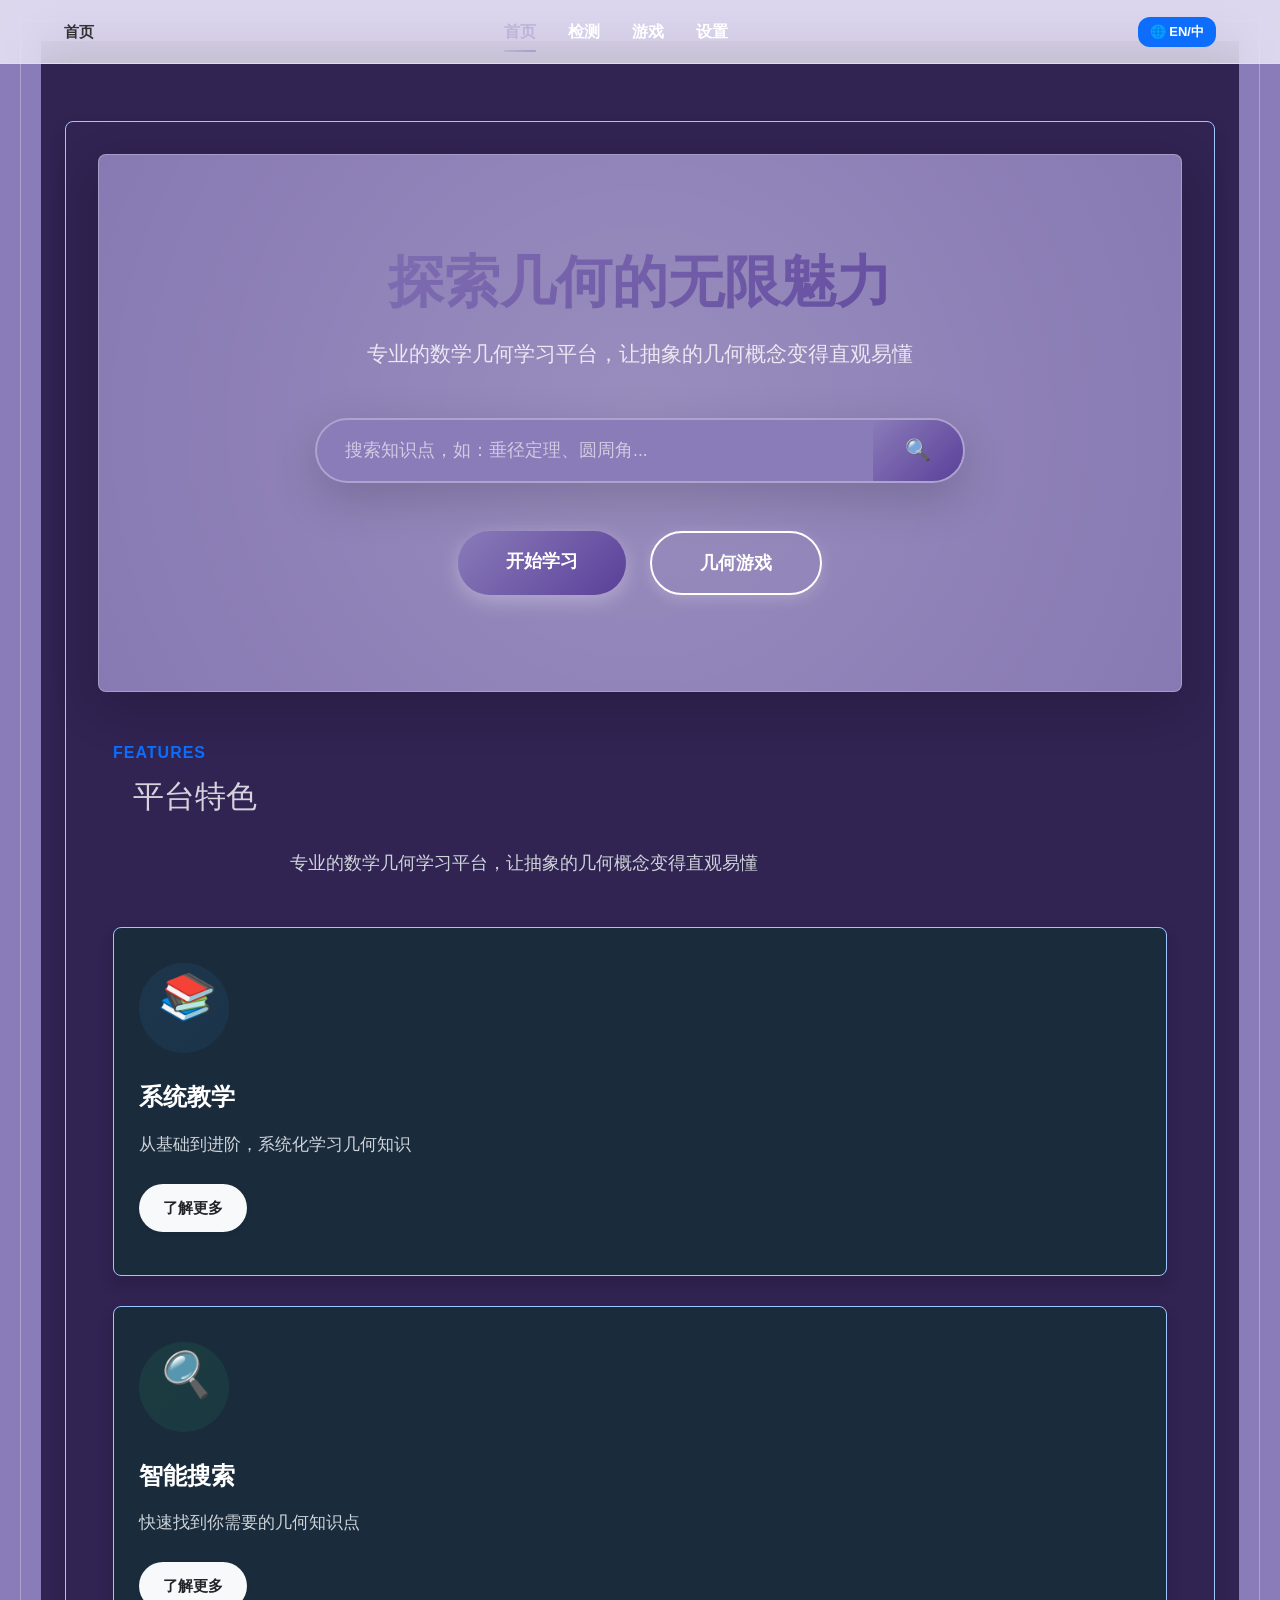
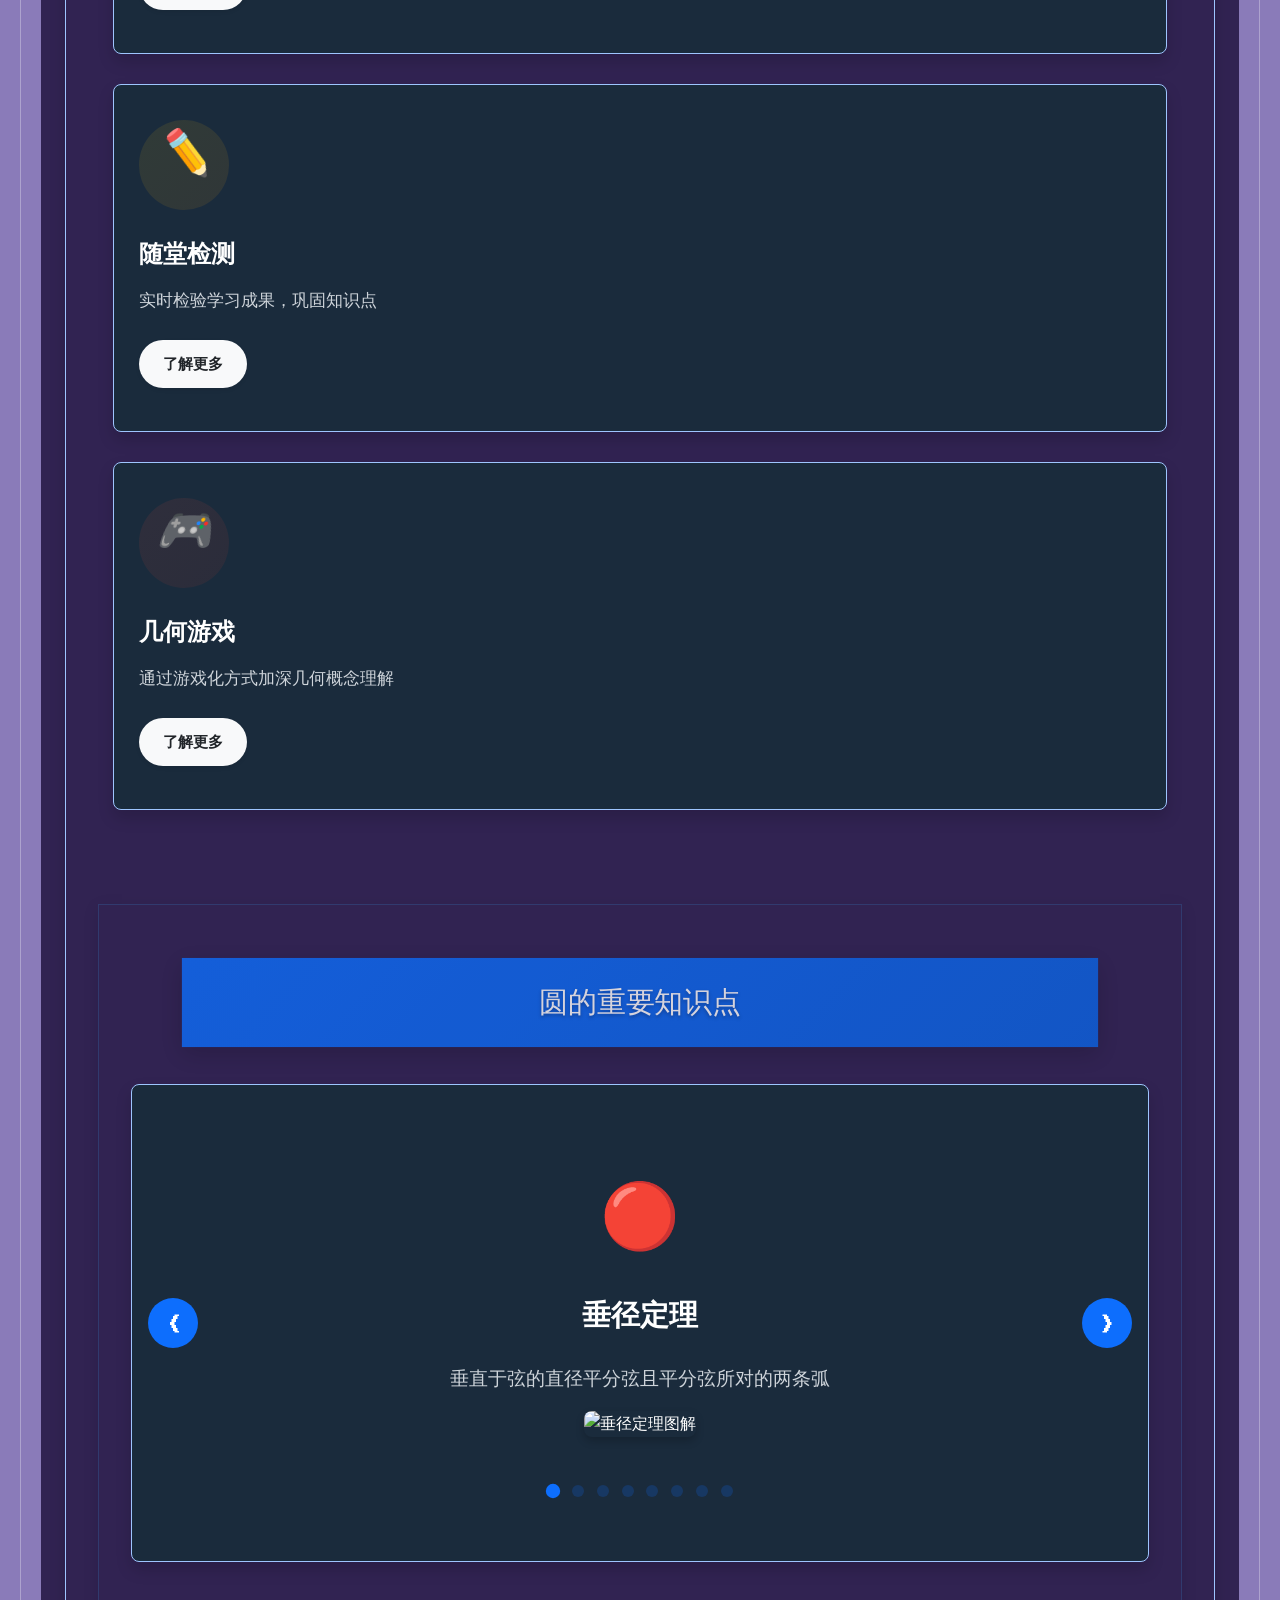
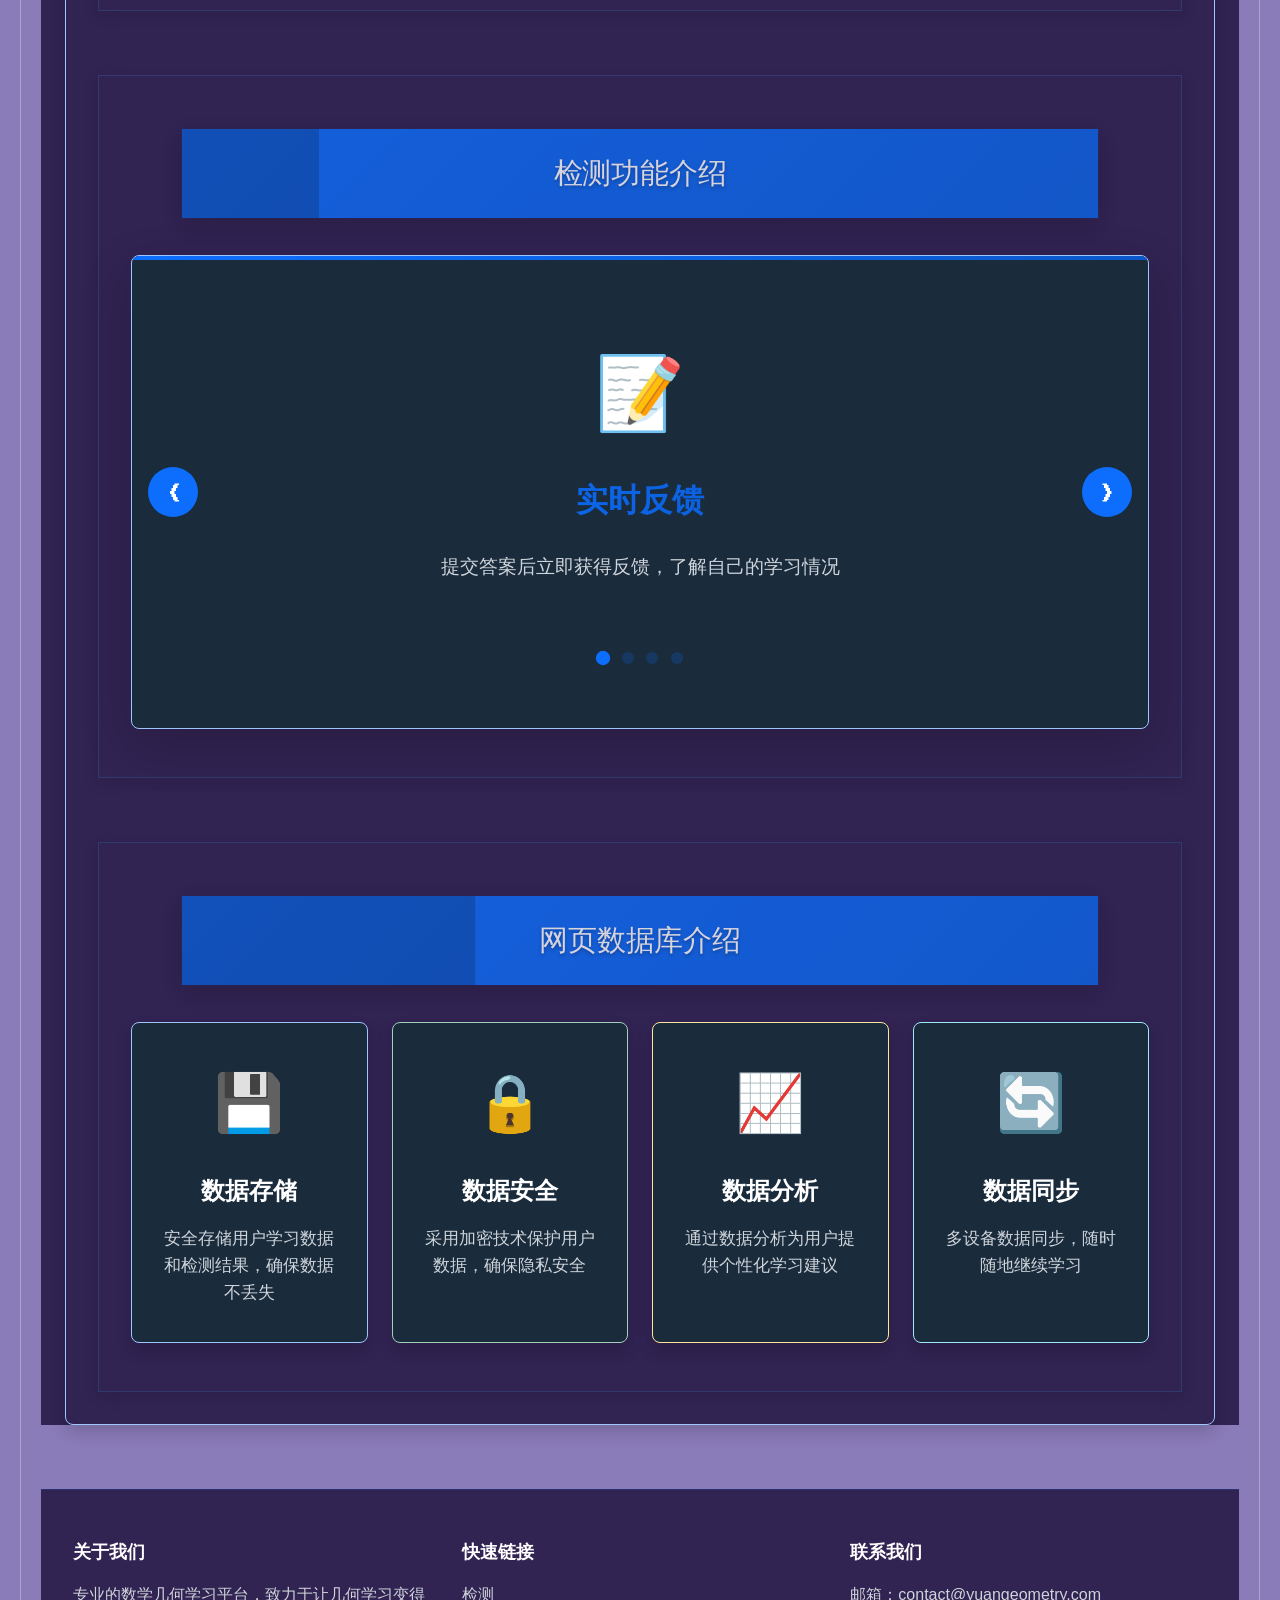
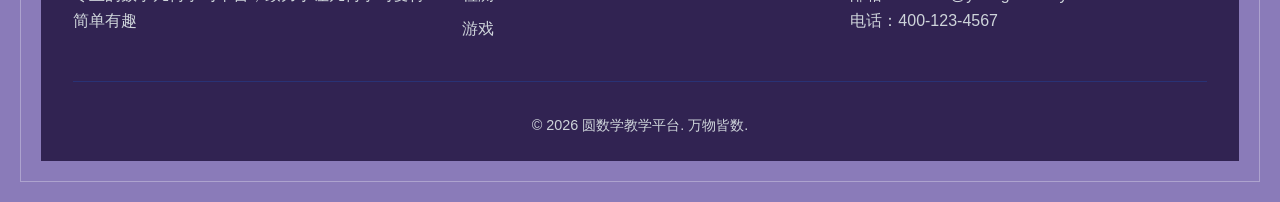
==== commit 8dfd9c7e: "V3.C 1.connect with my teammates' part" ====
--- a/index.html
+++ b/index.html
@@ -1,44 +1,18 @@
 <!DOCTYPE html>
 <html lang="zh-CN">
+
 <head>
     <meta charset="UTF-8">
     <meta name="viewport" content="width=device-width, initial-scale=1.0">
     <title>圆 · 几何教学平台</title>
     <link rel="stylesheet" href="style.css">
+    <link rel="stylesheet" href="./navbar/navbar.css">
+    <script src="./navbar/navbar.js"></script>
 </head>
+
 <body>
     <!-- 顶部导航栏 -->
-    <header class="top-navbar">
-        <div class="breadcrumb">
-            <span class="bc-item" data-i18n="breadcrumb.home">首页</span>
-            <span class="bc-separator">/</span>
-            <span class="bc-item" data-i18n="breadcrumb.geometry">几何学习</span>
-        </div>
-        <nav class="nav-menu">
-            <a href="#home" class="nav-link active" data-module="home">
-                <span class="nav-text" data-i18n="nav.home">首页</span>
-            </a>
-            <a href="#quiz" class="nav-link" data-module="quiz">
-                <span class="nav-text" data-i18n="nav.quiz">检测</span>
-            </a>
-            <a href="#game" class="nav-link" data-module="game">
-                <span class="nav-text" data-i18n="nav.game">游戏</span>
-            </a>
-            <a href="#settings" class="nav-link" data-module="settings">
-                <span class="nav-text" data-i18n="nav.settings">设置</span>
-            </a>
-        </nav>
-        <div class="nav-right">
-            <div class="nav-control font-control">
-                <span data-i18n="nav.font">字体</span>
-                <input type="range" class="nav-slider" min="12" max="20" value="16">
-            </div>
-            <button class="nav-icon-btn">🌙</button>
-            <button class="nav-icon-btn">🔔</button>
-            <button class="nav-icon-btn">👤</button>
-            <button class="nav-lang-btn" data-i18n="nav.language">中文</button>
-        </div>
-    </header>
+    <top-navbar page-type="index" i18n-nav-home="nav.home"></top-navbar>
 
     <!-- 主要内容区 -->
     <main class="main-content">
@@ -47,21 +21,22 @@
             <div class="hero-section">
                 <h1 data-i18n="hero.title">探索几何的无限魅力</h1>
                 <p class="subtitle" data-i18n="hero.subtitle">专业的数学几何学习平台，让抽象的几何概念变得直观易懂</p>
-                
+
                 <!-- 首页顶部搜索框 -->
                 <div class="hero-search-box">
-                    <input type="text" class="hero-search-input" placeholder="搜索知识点，如：垂径定理、圆周角..." data-i18n-placeholder="hero.searchPlaceholder"/>
+                    <input type="text" class="hero-search-input" placeholder="搜索知识点，如：垂径定理、圆周角..."
+                        data-i18n-placeholder="hero.searchPlaceholder" />
                     <button class="hero-search-btn">
                         <span class="search-icon">🔍</span>
                     </button>
                 </div>
-                
+
                 <div class="hero-buttons">
-                    <a href="#quiz" class="cta-button" data-i18n="hero.startLearning">开始学习</a>
-                    <a href="#game" class="cta-button secondary" data-i18n="hero.geometryGames">几何游戏</a>
-                </div>
-            </div>
-            
+                    <a href="./quiz/quiz.html" class="cta-button" data-i18n="hero.startLearning">开始学习</a>
+                    <a href="./game/game_page.html" class="cta-button secondary" data-i18n="hero.geometryGames">几何游戏</a>
+                </div>
+            </div>
+
             <!-- 特色功能 -->
             <section class="ag_service-area">
                 <div class="container">
@@ -136,7 +111,7 @@
                 </div>
 
             </section>
-            
+
             <!-- 圆的重要知识点 - 幻灯片展示 -->
             <div class="knowledge-section">
                 <h2 data-i18n="knowledge.title">圆的重要知识点</h2>
@@ -148,7 +123,8 @@
                             <h3 data-i18n="knowledge.verticalTheorem">垂径定理</h3>
                             <p data-i18n="knowledge.verticalTheoremDesc">垂直于弦的直径平分弦且平分弦所对的两条弧</p>
                             <div class="knowledge-diagram">
-                                <img src="https://trae-api-cn.mchost.guru/api/ide/v1/text_to_image?prompt=垂径定理几何图解，展示圆、直径垂直于弦，平分弦和所对的弧&image_size=square" alt="垂径定理图解">
+                                <img src="https://trae-api-cn.mchost.guru/api/ide/v1/text_to_image?prompt=垂径定理几何图解，展示圆、直径垂直于弦，平分弦和所对的弧&image_size=square"
+                                    alt="垂径定理图解">
                             </div>
                         </div>
                         <div class="knowledge-slide">
@@ -156,7 +132,8 @@
                             <h3 data-i18n="knowledge.circumferentialAngle">圆周角定理</h3>
                             <p data-i18n="knowledge.circumferentialAngleDesc">同弧或等弧所对的圆周角相等，等于圆心角的一半</p>
                             <div class="knowledge-diagram">
-                                <img src="https://trae-api-cn.mchost.guru/api/ide/v1/text_to_image?prompt=圆周角定理几何图解，展示圆、圆心角和圆周角，同弧所对的圆周角等于圆心角的一半&image_size=square" alt="圆周角定理图解">
+                                <img src="https://trae-api-cn.mchost.guru/api/ide/v1/text_to_image?prompt=圆周角定理几何图解，展示圆、圆心角和圆周角，同弧所对的圆周角等于圆心角的一半&image_size=square"
+                                    alt="圆周角定理图解">
                             </div>
                         </div>
                         <div class="knowledge-slide">
@@ -164,7 +141,8 @@
                             <h3 data-i18n="knowledge.standardEquation">圆的标准方程</h3>
                             <p data-i18n="knowledge.standardEquationDesc">(x-a)² + (y-b)² = r²，其中(a,b)为圆心坐标，r为半径</p>
                             <div class="knowledge-diagram">
-                                <img src="https://trae-api-cn.mchost.guru/api/ide/v1/text_to_image?prompt=圆的标准方程几何图解，展示圆、圆心坐标(a,b)和半径r，以及方程(x-a)²+(y-b)²=r²&image_size=square" alt="圆的标准方程图解">
+                                <img src="https://trae-api-cn.mchost.guru/api/ide/v1/text_to_image?prompt=圆的标准方程几何图解，展示圆、圆心坐标(a,b)和半径r，以及方程(x-a)²+(y-b)²=r²&image_size=square"
+                                    alt="圆的标准方程图解">
                             </div>
                         </div>
                         <div class="knowledge-slide">
@@ -172,7 +150,8 @@
                             <h3 data-i18n="knowledge.tangentProperty">切线性质</h3>
                             <p data-i18n="knowledge.tangentPropertyDesc">圆的切线垂直于经过切点的半径</p>
                             <div class="knowledge-diagram">
-                                <img src="https://trae-api-cn.mchost.guru/api/ide/v1/text_to_image?prompt=切线性质几何图解，展示圆、切线和经过切点的半径，切线垂直于半径&image_size=square" alt="切线性质图解">
+                                <img src="https://trae-api-cn.mchost.guru/api/ide/v1/text_to_image?prompt=切线性质几何图解，展示圆、切线和经过切点的半径，切线垂直于半径&image_size=square"
+                                    alt="切线性质图解">
                             </div>
                         </div>
                         <div class="knowledge-slide">
@@ -180,7 +159,8 @@
                             <h3 data-i18n="knowledge.centralAngle">圆心角定理</h3>
                             <p data-i18n="knowledge.centralAngleDesc">圆心角的度数等于它所对的弧的度数</p>
                             <div class="knowledge-diagram">
-                                <img src="https://trae-api-cn.mchost.guru/api/ide/v1/text_to_image?prompt=圆心角定理几何图解，展示圆、圆心角和所对的弧，圆心角的度数等于弧的度数&image_size=square" alt="圆心角定理图解">
+                                <img src="https://trae-api-cn.mchost.guru/api/ide/v1/text_to_image?prompt=圆心角定理几何图解，展示圆、圆心角和所对的弧，圆心角的度数等于弧的度数&image_size=square"
+                                    alt="圆心角定理图解">
                             </div>
                         </div>
                         <div class="knowledge-slide">
@@ -188,15 +168,18 @@
                             <h3 data-i18n="knowledge.cyclicQuadrilateral">圆内接四边形性质</h3>
                             <p data-i18n="knowledge.cyclicQuadrilateralDesc">圆内接四边形的对角互补，外角等于内对角</p>
                             <div class="knowledge-diagram">
-                                <img src="https://trae-api-cn.mchost.guru/api/ide/v1/text_to_image?prompt=圆内接四边形性质几何图解，展示圆和内接四边形，对角互补，外角等于内对角&image_size=square" alt="圆内接四边形性质图解">
+                                <img src="https://trae-api-cn.mchost.guru/api/ide/v1/text_to_image?prompt=圆内接四边形性质几何图解，展示圆和内接四边形，对角互补，外角等于内对角&image_size=square"
+                                    alt="圆内接四边形性质图解">
                             </div>
                         </div>
                         <div class="knowledge-slide">
                             <div class="knowledge-icon">📊</div>
                             <h3 data-i18n="knowledge.generalEquation">圆的一般方程</h3>
-                            <p data-i18n="knowledge.generalEquationDesc">x² + y² + Dx + Ey + F = 0，其中D² + E² - 4F > 0</p>
-                            <div class="knowledge-diagram">
-                                <img src="https://trae-api-cn.mchost.guru/api/ide/v1/text_to_image?prompt=圆的一般方程几何图解，展示圆和坐标系，方程x²+y²+Dx+Ey+F=0&image_size=square" alt="圆的一般方程图解">
+                            <p data-i18n="knowledge.generalEquationDesc">x² + y² + Dx + Ey + F = 0，其中D² + E² - 4F > 0
+                            </p>
+                            <div class="knowledge-diagram">
+                                <img src="https://trae-api-cn.mchost.guru/api/ide/v1/text_to_image?prompt=圆的一般方程几何图解，展示圆和坐标系，方程x²+y²+Dx+Ey+F=0&image_size=square"
+                                    alt="圆的一般方程图解">
                             </div>
                         </div>
                         <div class="knowledge-slide">
@@ -204,7 +187,8 @@
                             <h3 data-i18n="knowledge.circleRelations">两圆位置关系</h3>
                             <p data-i18n="knowledge.circleRelationsDesc">外离、外切、相交、内切、内含五种位置关系，由圆心距与两圆半径决定</p>
                             <div class="knowledge-diagram">
-                                <img src="https://trae-api-cn.mchost.guru/api/ide/v1/text_to_image?prompt=两圆位置关系几何图解，展示外离、外切、相交、内切、内含五种位置关系&image_size=square" alt="两圆位置关系图解">
+                                <img src="https://trae-api-cn.mchost.guru/api/ide/v1/text_to_image?prompt=两圆位置关系几何图解，展示外离、外切、相交、内切、内含五种位置关系&image_size=square"
+                                    alt="两圆位置关系图解">
                             </div>
                         </div>
                     </div>
@@ -221,7 +205,7 @@
                     </div>
                 </div>
             </div>
-            
+
             <!-- 检测介绍 - 幻灯片展示 -->
             <div class="quiz-intro-section">
                 <h2 data-i18n="quizIntro.title">检测功能介绍</h2>
@@ -258,7 +242,7 @@
                     </div>
                 </div>
             </div>
-            
+
             <!-- 网页数据库介绍 - 卡片展示 -->
             <div class="database-section">
                 <h2 data-i18n="database.title">网页数据库介绍</h2>
@@ -314,7 +298,7 @@
         <!-- 设置模块 -->
         <section id="settings" class="module">
             <h2 data-i18n="settings.title">设置</h2>
-            
+
             <div class="settings-section">
                 <h3 data-i18n="settings.appearance">外观</h3>
                 <div class="settings-container">
@@ -343,7 +327,7 @@
                     </div>
                 </div>
             </div>
-            
+
             <div class="settings-section">
                 <h3 data-i18n="settings.language">语言</h3>
                 <div class="settings-container">
@@ -370,7 +354,7 @@
                     </div>
                 </div>
             </div>
-            
+
             <div class="settings-section">
                 <h3 data-i18n="settings.account">账户</h3>
                 <div class="settings-container">
@@ -379,15 +363,18 @@
                         <form class="auth-form">
                             <div class="setting-item">
                                 <label data-i18n="login.username">用户名</label>
-                                <input type="text" placeholder="用户名" required class="input-field" data-i18n-placeholder="login.username"/>
+                                <input type="text" placeholder="用户名" required class="input-field"
+                                    data-i18n-placeholder="login.username" />
                             </div>
                             <div class="setting-item">
                                 <label data-i18n="login.password">密码</label>
-                                <input type="password" placeholder="密码" required class="input-field" data-i18n-placeholder="login.password"/>
+                                <input type="password" placeholder="密码" required class="input-field"
+                                    data-i18n-placeholder="login.password" />
                             </div>
                             <div class="setting-item privacy-policy">
                                 <input type="checkbox" id="privacy" required>
-                                <label for="privacy" data-i18n="login.privacy">我已阅读并同意<a href="#" onclick="alert('隐私政策：我们尊重您的隐私，不会收集任何个人信息。')">隐私政策</a></label>
+                                <label for="privacy" data-i18n="login.privacy">我已阅读并同意<a href="#"
+                                        onclick="alert('隐私政策：我们尊重您的隐私，不会收集任何个人信息。')">隐私政策</a></label>
                             </div>
                             <div class="setting-item">
                                 <button type="submit" class="submit-btn" data-i18n="login.enter">进入</button>
@@ -396,7 +383,7 @@
                     </div>
                 </div>
             </div>
-            
+
             <div class="settings-section">
                 <h3 data-i18n="settings.learning">学习</h3>
                 <div class="settings-container">
@@ -409,7 +396,8 @@
                     </div>
                     <div class="setting-item">
                         <label data-i18n="settings.dailyGoal">每日学习目标（分钟）</label>
-                        <input type="number" id="settings-daily-goal" class="input-field" value="30" min="5" max="180" step="5">
+                        <input type="number" id="settings-daily-goal" class="input-field" value="30" min="5" max="180"
+                            step="5">
                     </div>
                     <div class="setting-item">
                         <label data-i18n="settings.studyReminder">学习提醒</label>
@@ -420,7 +408,7 @@
                     </div>
                 </div>
             </div>
-            
+
             <div class="settings-section">
                 <h3 data-i18n="settings.privacy">隐私和安全</h3>
                 <div class="settings-container">
@@ -447,7 +435,7 @@
                     </div>
                 </div>
             </div>
-            
+
             <div class="settings-section">
                 <h3 data-i18n="settings.advanced">高级</h3>
                 <div class="settings-container">
@@ -464,7 +452,7 @@
                     </div>
                 </div>
             </div>
-            
+
             <div class="settings-footer">
                 <button class="submit-btn" data-i18n="settings.save">应用设置</button>
             </div>
@@ -481,8 +469,8 @@
             <div class="footer-section">
                 <h4 data-i18n="footer.links">快速链接</h4>
                 <ul>
-                    <li><a href="#quiz" data-i18n="nav.quiz">检测</a></li>
-                    <li><a href="#game" data-i18n="nav.game">游戏</a></li>
+                    <li><a href="./quiz/quiz.html" data-i18n="nav.quiz">检测</a></li>
+                    <li><a href="./game/game_page.html" data-i18n="nav.game">游戏</a></li>
                 </ul>
             </div>
             <div class="footer-section">
@@ -496,4 +484,5 @@
 
     <script src="script.js"></script>
 </body>
+
 </html>
--- a/navbar/navbar.css
+++ b/navbar/navbar.css
@@ -0,0 +1,35 @@
+/* =========================================
+   TOP NAVBAR (Modular Component)
+   ========================================= */
+.top-navbar {
+    position: fixed; top: 0; left: 0; right: 0; height: 64px;
+    background: rgba(255, 255, 255, 0.7); backdrop-filter: blur(24px) saturate(150%); -webkit-backdrop-filter: blur(24px) saturate(150%);
+    border-bottom: 1px solid var(--border-light, #e0e0e0);
+    display: flex; justify-content: space-between; align-items: center;
+    padding: 0 5%; z-index: 1000; transition: background 0.3s, border-color 0.3s;
+}
+:root[data-theme="dark"] .top-navbar { background: rgba(28, 28, 30, 0.7); border-bottom-color: rgba(255, 255, 255, 0.1); }
+
+.breadcrumb { font-size: 0.9375rem; font-weight: 600; color: var(--text-primary, #333); display: flex; align-items: center; gap: 8px; cursor: pointer; }
+.bc-item { transition: opacity 0.2s; }
+.bc-item:hover { opacity: 0.6; }
+.bc-separator { color: var(--text-secondary, #86868B); font-weight: 400; user-select: none; }
+
+.nav-right { display: flex; align-items: center; gap: 1.5rem; }
+.nav-control { display: flex; align-items: center; gap: 8px; color: var(--text-secondary, #86868B); font-weight: 600; }
+
+.nav-slider { -webkit-appearance: none; appearance: none; -moz-appearance: none; width: 80px; height: 4px; background: var(--border-strong, #ccc); border-radius: 2px; outline: none; }
+.nav-slider::-webkit-slider-thumb { -webkit-appearance: none; appearance: none; width: 16px; height: 16px; border-radius: 50%; background: var(--text-primary, #333); cursor: pointer; box-shadow: 0 2px 4px rgba(0,0,0,0.2); }
+
+.nav-icon-btn { background: transparent; border: none; font-size: 1.25rem; color: var(--text-primary, #333); cursor: pointer; width: 32px; height: 32px; border-radius: 50%; display: flex; align-items: center; justify-content: center; transition: background 0.2s; }
+.nav-icon-btn:hover { background: rgba(0,0,0,0.05); }
+:root[data-theme="dark"] .nav-icon-btn:hover { background: rgba(255,255,255,0.1); }
+
+/* 主色调适配，如果没有定义 accent-blue 就用 primary-color */
+.nav-lang-btn { background: var(--accent-blue, var(--primary-color, #3498db)); color: white; border: none; padding: 6px 12px; border-radius: 12px; font-size: 0.8125rem; font-weight: 700; cursor: pointer; transition: opacity 0.2s; font-family: inherit; }
+.nav-lang-btn:hover { opacity: 0.8; }
+
+@media (max-width: 768px) {
+    .font-control { display: none; } 
+    .top-navbar { padding: 0 1rem; }
+}
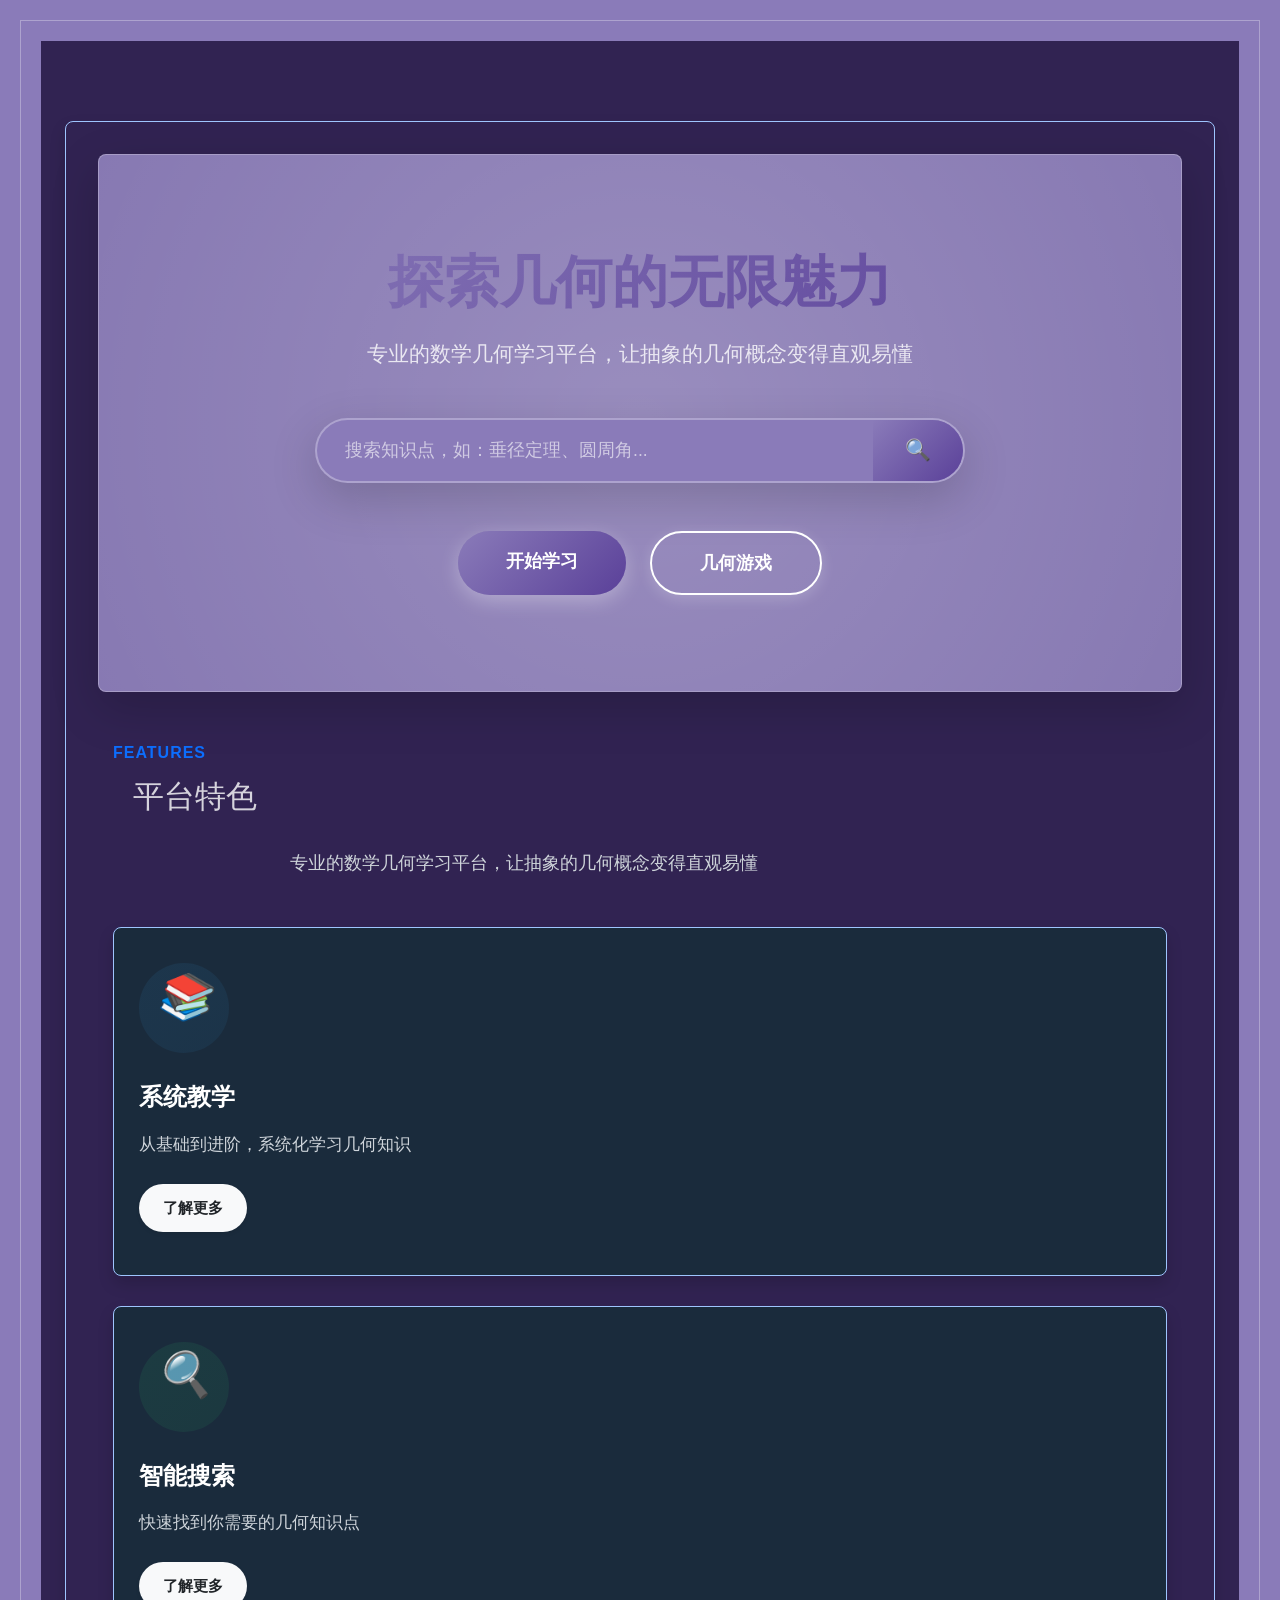
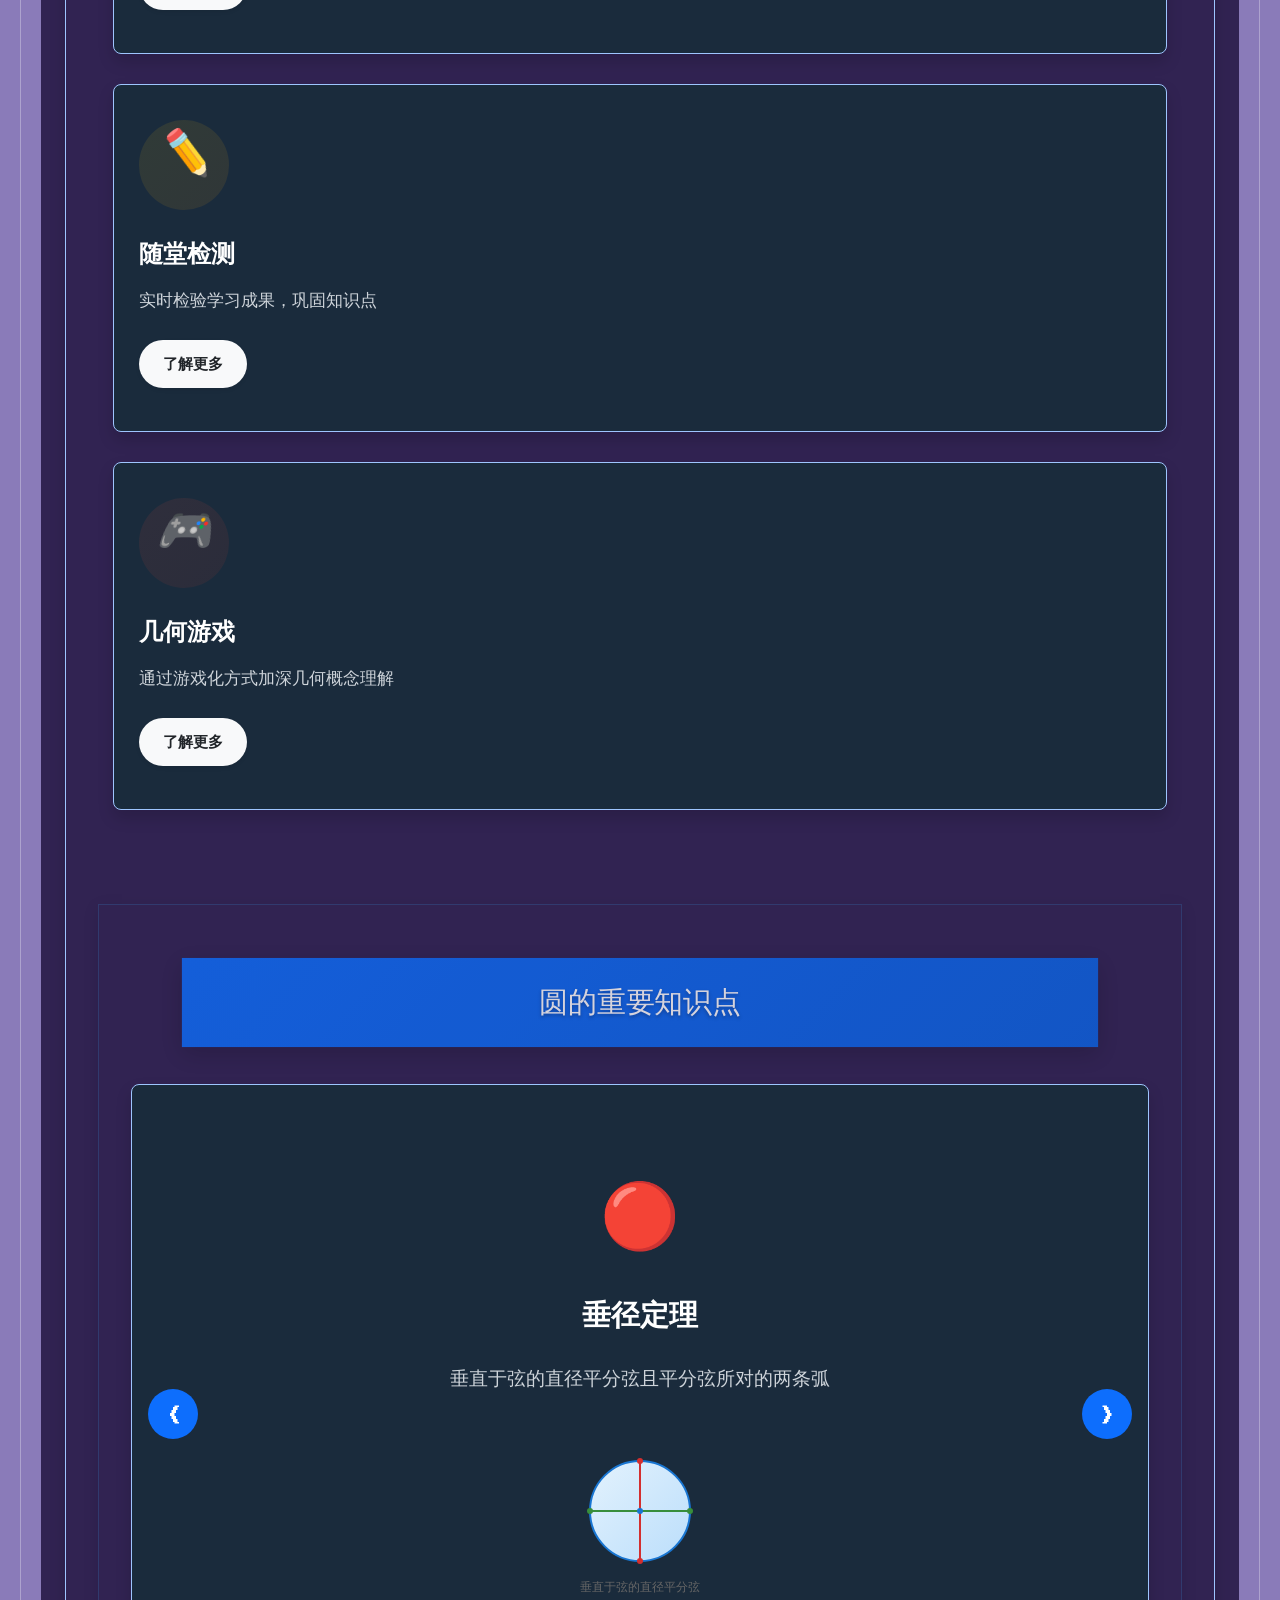
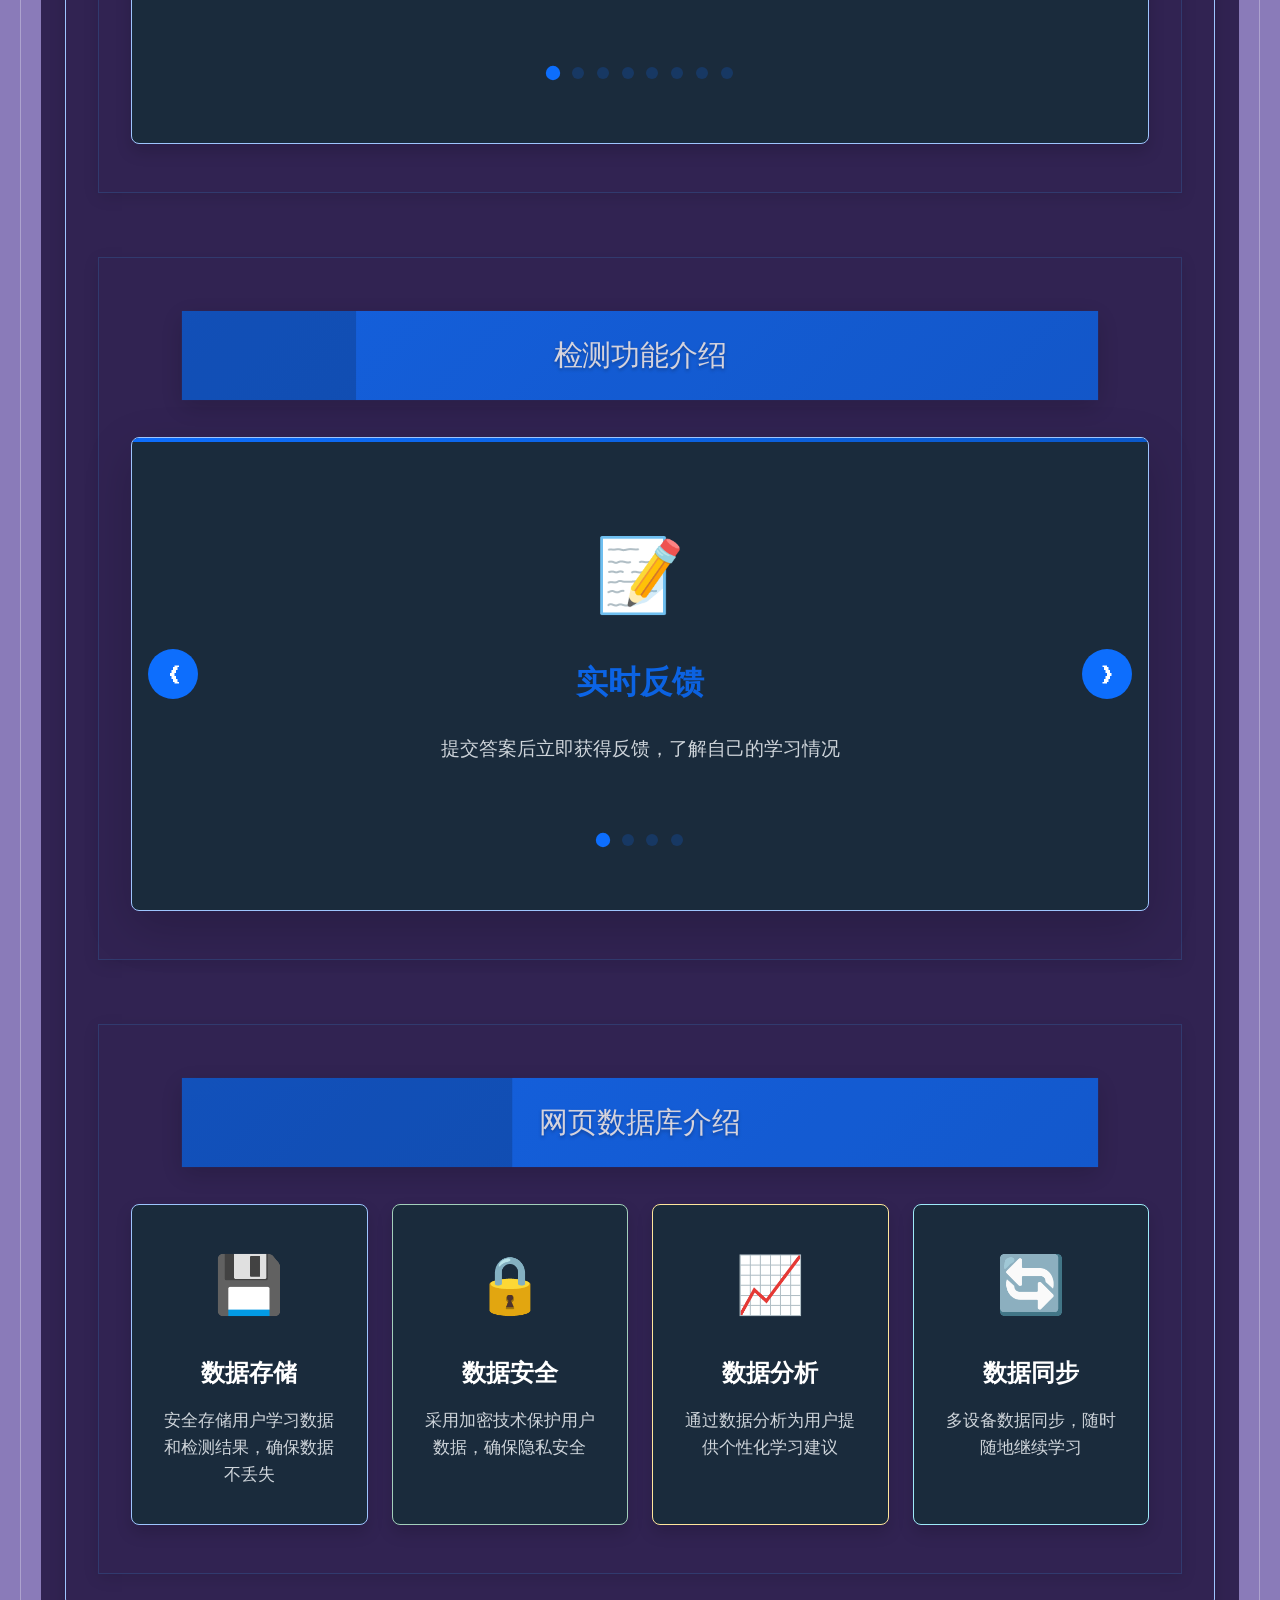
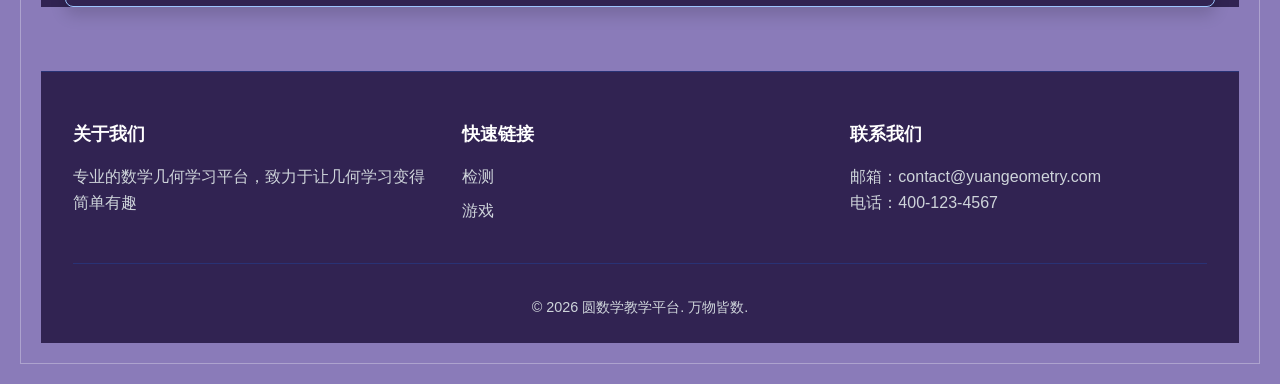
==== commit ae4a8546: "4.1 1.change the photo of knowledge explaination part" ====
--- a/index.html
+++ b/index.html
@@ -6,8 +6,7 @@
     <meta name="viewport" content="width=device-width, initial-scale=1.0">
     <title>圆 · 几何教学平台</title>
     <link rel="stylesheet" href="style.css">
-    <link rel="stylesheet" href="./navbar/navbar.css">
-    <script src="./navbar/navbar.js"></script>
+
 </head>
 
 <body>
@@ -123,8 +122,24 @@
                             <h3 data-i18n="knowledge.verticalTheorem">垂径定理</h3>
                             <p data-i18n="knowledge.verticalTheoremDesc">垂直于弦的直径平分弦且平分弦所对的两条弧</p>
                             <div class="knowledge-diagram">
-                                <img src="https://trae-api-cn.mchost.guru/api/ide/v1/text_to_image?prompt=垂径定理几何图解，展示圆、直径垂直于弦，平分弦和所对的弧&image_size=square"
-                                    alt="垂径定理图解">
+                                <svg width="300" height="200" xmlns="http://www.w3.org/2000/svg">
+                                    <defs>
+                                        <linearGradient id="circleGradient" x1="0%" y1="0%" x2="100%" y2="100%">
+                                            <stop offset="0%" style="stop-color:#e3f2fd;stop-opacity:1"/>
+                                            <stop offset="100%" style="stop-color:#bbdefb;stop-opacity:1"/>
+                                        </linearGradient>
+                                    </defs>
+                                    <circle cx="150" cy="100" r="50" fill="url(#circleGradient)" stroke="#1976d2" stroke-width="2"/>
+                                    <line x1="150" y1="50" x2="150" y2="150" stroke="#d32f2f" stroke-width="2" stroke-linecap="round"/>
+                                    <line x1="100" y1="100" x2="200" y2="100" stroke="#388e3c" stroke-width="2" stroke-linecap="round"/>
+                                    <circle cx="150" cy="100" r="3" fill="#1976d2"/>
+                                    <circle cx="100" cy="100" r="3" fill="#388e3c"/>
+                                    <circle cx="200" cy="100" r="3" fill="#388e3c"/>
+                                    <circle cx="150" cy="50" r="3" fill="#d32f2f"/>
+                                    <circle cx="150" cy="150" r="3" fill="#d32f2f"/>
+                                    <text x="150" y="20" text-anchor="middle" font-size="14" fill="#1976d2" font-weight="bold"/>
+                                    <text x="150" y="180" text-anchor="middle" font-size="12" fill="#666">垂直于弦的直径平分弦</text>
+                                </svg>
                             </div>
                         </div>
                         <div class="knowledge-slide">
@@ -132,8 +147,23 @@
                             <h3 data-i18n="knowledge.circumferentialAngle">圆周角定理</h3>
                             <p data-i18n="knowledge.circumferentialAngleDesc">同弧或等弧所对的圆周角相等，等于圆心角的一半</p>
                             <div class="knowledge-diagram">
-                                <img src="https://trae-api-cn.mchost.guru/api/ide/v1/text_to_image?prompt=圆周角定理几何图解，展示圆、圆心角和圆周角，同弧所对的圆周角等于圆心角的一半&image_size=square"
-                                    alt="圆周角定理图解">
+                                <svg width="300" height="200" xmlns="http://www.w3.org/2000/svg">
+                                    <defs>
+                                        <linearGradient id="circleGradient2" x1="0%" y1="0%" x2="100%" y2="100%">
+                                            <stop offset="0%" style="stop-color:#f3e5f5;stop-opacity:1"/>
+                                            <stop offset="100%" style="stop-color:#ce93d8;stop-opacity:1"/>
+                                        </linearGradient>
+                                    </defs>
+                                    <circle cx="150" cy="100" r="50" fill="url(#circleGradient2)" stroke="#7b1fa2" stroke-width="2"/>
+                                    <line x1="150" y1="100" x2="200" y2="100" stroke="#7b1fa2" stroke-width="2" stroke-linecap="round"/>
+                                    <line x1="150" y1="100" x2="200" y2="150" stroke="#e91e63" stroke-width="2" stroke-linecap="round"/>
+                                    <line x1="100" y1="100" x2="200" y2="150" stroke="#ff9800" stroke-width="2" stroke-linecap="round"/>
+                                    <circle cx="150" cy="100" r="3" fill="#7b1fa2"/>
+                                    <circle cx="200" cy="100" r="3" fill="#7b1fa2"/>
+                                    <circle cx="100" cy="100" r="3" fill="#7b1fa2"/>
+                                    <circle cx="200" cy="150" r="3" fill="#e91e63"/>
+                                    <text x="150" y="180" text-anchor="middle" font-size="12" fill="#666">圆周角 = 圆心角的一半</text>
+                                </svg>
                             </div>
                         </div>
                         <div class="knowledge-slide">
@@ -141,8 +171,22 @@
                             <h3 data-i18n="knowledge.standardEquation">圆的标准方程</h3>
                             <p data-i18n="knowledge.standardEquationDesc">(x-a)² + (y-b)² = r²，其中(a,b)为圆心坐标，r为半径</p>
                             <div class="knowledge-diagram">
-                                <img src="https://trae-api-cn.mchost.guru/api/ide/v1/text_to_image?prompt=圆的标准方程几何图解，展示圆、圆心坐标(a,b)和半径r，以及方程(x-a)²+(y-b)²=r²&image_size=square"
-                                    alt="圆的标准方程图解">
+                                <svg width="300" height="200" xmlns="http://www.w3.org/2000/svg">
+                                    <defs>
+                                        <linearGradient id="circleGradient3" x1="0%" y1="0%" x2="100%" y2="100%">
+                                            <stop offset="0%" style="stop-color:#e8f5e8;stop-opacity:1"/>
+                                            <stop offset="100%" style="stop-color:#c8e6c9;stop-opacity:1"/>
+                                        </linearGradient>
+                                    </defs>
+                                    <circle cx="150" cy="100" r="50" fill="url(#circleGradient3)" stroke="#388e3c" stroke-width="2"/>
+                                    <line x1="100" y1="100" x2="200" y2="100" stroke="#757575" stroke-width="1" stroke-dasharray="2,2"/>
+                                    <line x1="150" y1="50" x2="150" y2="150" stroke="#757575" stroke-width="1" stroke-dasharray="2,2"/>
+                                    <line x1="150" y1="100" x2="200" y2="100" stroke="#388e3c" stroke-width="2" stroke-linecap="round"/>
+                                    <circle cx="150" cy="100" r="3" fill="#388e3c"/>
+                                    <text x="150" y="170" text-anchor="middle" font-size="12" fill="#388e3c" font-weight="bold">(x-a)² + (y-b)² = r²</text>
+                                    <text x="170" y="110" font-size="12" fill="#388e3c">(a,b)</text>
+                                    <text x="180" y="70" font-size="12" fill="#388e3c">r</text>
+                                </svg>
                             </div>
                         </div>
                         <div class="knowledge-slide">
@@ -150,8 +194,22 @@
                             <h3 data-i18n="knowledge.tangentProperty">切线性质</h3>
                             <p data-i18n="knowledge.tangentPropertyDesc">圆的切线垂直于经过切点的半径</p>
                             <div class="knowledge-diagram">
-                                <img src="https://trae-api-cn.mchost.guru/api/ide/v1/text_to_image?prompt=切线性质几何图解，展示圆、切线和经过切点的半径，切线垂直于半径&image_size=square"
-                                    alt="切线性质图解">
+                                <svg width="300" height="200" xmlns="http://www.w3.org/2000/svg">
+                                    <defs>
+                                        <linearGradient id="circleGradient4" x1="0%" y1="0%" x2="100%" y2="100%">
+                                            <stop offset="0%" style="stop-color:#fff3e0;stop-opacity:1"/>
+                                            <stop offset="100%" style="stop-color:#ffe0b2;stop-opacity:1"/>
+                                        </linearGradient>
+                                    </defs>
+                                    <circle cx="150" cy="100" r="50" fill="url(#circleGradient4)" stroke="#f57c00" stroke-width="2"/>
+                                    <line x1="150" y1="100" x2="250" y2="100" stroke="#f57c00" stroke-width="2" stroke-linecap="round"/>
+                                    <line x1="200" y1="50" x2="200" y2="150" stroke="#e65100" stroke-width="2" stroke-linecap="round"/>
+                                    <circle cx="150" cy="100" r="3" fill="#f57c00"/>
+                                    <circle cx="200" cy="100" r="3" fill="#e65100"/>
+                                    <text x="220" y="70" font-size="12" fill="#e65100">切线</text>
+                                    <text x="175" y="110" font-size="12" fill="#f57c00">半径</text>
+                                    <text x="150" y="180" text-anchor="middle" font-size="12" fill="#666">切线垂直于半径</text>
+                                </svg>
                             </div>
                         </div>
                         <div class="knowledge-slide">
@@ -159,8 +217,23 @@
                             <h3 data-i18n="knowledge.centralAngle">圆心角定理</h3>
                             <p data-i18n="knowledge.centralAngleDesc">圆心角的度数等于它所对的弧的度数</p>
                             <div class="knowledge-diagram">
-                                <img src="https://trae-api-cn.mchost.guru/api/ide/v1/text_to_image?prompt=圆心角定理几何图解，展示圆、圆心角和所对的弧，圆心角的度数等于弧的度数&image_size=square"
-                                    alt="圆心角定理图解">
+                                <svg width="300" height="200" xmlns="http://www.w3.org/2000/svg">
+                                    <defs>
+                                        <linearGradient id="circleGradient5" x1="0%" y1="0%" x2="100%" y2="100%">
+                                            <stop offset="0%" style="stop-color:#e3f2fd;stop-opacity:1"/>
+                                            <stop offset="100%" style="stop-color:#bbdefb;stop-opacity:1"/>
+                                        </linearGradient>
+                                    </defs>
+                                    <circle cx="150" cy="100" r="50" fill="url(#circleGradient5)" stroke="#1976d2" stroke-width="2"/>
+                                    <line x1="150" y1="100" x2="200" y2="100" stroke="#1976d2" stroke-width="2" stroke-linecap="round"/>
+                                    <line x1="150" y1="100" x2="175" y2="50" stroke="#1976d2" stroke-width="2" stroke-linecap="round"/>
+                                    <path d="M150 100 A50 50 0 0 0 175 50" stroke="#2196f3" stroke-width="2" fill="none"/>
+                                    <circle cx="150" cy="100" r="3" fill="#1976d2"/>
+                                    <circle cx="200" cy="100" r="3" fill="#1976d2"/>
+                                    <circle cx="175" cy="50" r="3" fill="#1976d2"/>
+                                    <text x="180" y="80" font-size="12" fill="#1976d2">圆心角</text>
+                                    <text x="150" y="180" text-anchor="middle" font-size="12" fill="#666">圆心角 = 弧的度数</text>
+                                </svg>
                             </div>
                         </div>
                         <div class="knowledge-slide">
@@ -168,8 +241,24 @@
                             <h3 data-i18n="knowledge.cyclicQuadrilateral">圆内接四边形性质</h3>
                             <p data-i18n="knowledge.cyclicQuadrilateralDesc">圆内接四边形的对角互补，外角等于内对角</p>
                             <div class="knowledge-diagram">
-                                <img src="https://trae-api-cn.mchost.guru/api/ide/v1/text_to_image?prompt=圆内接四边形性质几何图解，展示圆和内接四边形，对角互补，外角等于内对角&image_size=square"
-                                    alt="圆内接四边形性质图解">
+                                <svg width="300" height="200" xmlns="http://www.w3.org/2000/svg">
+                                    <defs>
+                                        <linearGradient id="circleGradient6" x1="0%" y1="0%" x2="100%" y2="100%">
+                                            <stop offset="0%" style="stop-color:#f3e5f5;stop-opacity:1"/>
+                                            <stop offset="100%" style="stop-color:#ce93d8;stop-opacity:1"/>
+                                        </linearGradient>
+                                    </defs>
+                                    <circle cx="150" cy="100" r="50" fill="url(#circleGradient6)" stroke="#7b1fa2" stroke-width="2"/>
+                                    <line x1="100" y1="100" x2="150" y2="50" stroke="#e91e63" stroke-width="2" stroke-linecap="round"/>
+                                    <line x1="150" y1="50" x2="200" y2="100" stroke="#e91e63" stroke-width="2" stroke-linecap="round"/>
+                                    <line x1="200" y1="100" x2="150" y2="150" stroke="#e91e63" stroke-width="2" stroke-linecap="round"/>
+                                    <line x1="150" y1="150" x2="100" y2="100" stroke="#e91e63" stroke-width="2" stroke-linecap="round"/>
+                                    <circle cx="100" cy="100" r="3" fill="#7b1fa2"/>
+                                    <circle cx="150" cy="50" r="3" fill="#7b1fa2"/>
+                                    <circle cx="200" cy="100" r="3" fill="#7b1fa2"/>
+                                    <circle cx="150" cy="150" r="3" fill="#7b1fa2"/>
+                                    <text x="150" y="180" text-anchor="middle" font-size="12" fill="#666">对角互补，外角等于内对角</text>
+                                </svg>
                             </div>
                         </div>
                         <div class="knowledge-slide">
@@ -178,8 +267,19 @@
                             <p data-i18n="knowledge.generalEquationDesc">x² + y² + Dx + Ey + F = 0，其中D² + E² - 4F > 0
                             </p>
                             <div class="knowledge-diagram">
-                                <img src="https://trae-api-cn.mchost.guru/api/ide/v1/text_to_image?prompt=圆的一般方程几何图解，展示圆和坐标系，方程x²+y²+Dx+Ey+F=0&image_size=square"
-                                    alt="圆的一般方程图解">
+                                <svg width="300" height="200" xmlns="http://www.w3.org/2000/svg">
+                                    <defs>
+                                        <linearGradient id="circleGradient7" x1="0%" y1="0%" x2="100%" y2="100%">
+                                            <stop offset="0%" style="stop-color:#e8f5e8;stop-opacity:1"/>
+                                            <stop offset="100%" style="stop-color:#c8e6c9;stop-opacity:1"/>
+                                        </linearGradient>
+                                    </defs>
+                                    <circle cx="150" cy="100" r="50" fill="url(#circleGradient7)" stroke="#388e3c" stroke-width="2"/>
+                                    <line x1="100" y1="100" x2="200" y2="100" stroke="#757575" stroke-width="1" stroke-dasharray="2,2"/>
+                                    <line x1="150" y1="50" x2="150" y2="150" stroke="#757575" stroke-width="1" stroke-dasharray="2,2"/>
+                                    <text x="150" y="170" text-anchor="middle" font-size="12" fill="#388e3c" font-weight="bold">x² + y² + Dx + Ey + F = 0</text>
+                                    <text x="150" y="185" text-anchor="middle" font-size="10" fill="#666">D² + E² - 4F > 0</text>
+                                </svg>
                             </div>
                         </div>
                         <div class="knowledge-slide">
@@ -187,8 +287,25 @@
                             <h3 data-i18n="knowledge.circleRelations">两圆位置关系</h3>
                             <p data-i18n="knowledge.circleRelationsDesc">外离、外切、相交、内切、内含五种位置关系，由圆心距与两圆半径决定</p>
                             <div class="knowledge-diagram">
-                                <img src="https://trae-api-cn.mchost.guru/api/ide/v1/text_to_image?prompt=两圆位置关系几何图解，展示外离、外切、相交、内切、内含五种位置关系&image_size=square"
-                                    alt="两圆位置关系图解">
+                                <svg width="300" height="200" xmlns="http://www.w3.org/2000/svg">
+                                    <defs>
+                                        <linearGradient id="circleGradient8" x1="0%" y1="0%" x2="100%" y2="100%">
+                                            <stop offset="0%" style="stop-color:#e3f2fd;stop-opacity:1"/>
+                                            <stop offset="100%" style="stop-color:#bbdefb;stop-opacity:1"/>
+                                        </linearGradient>
+                                        <linearGradient id="circleGradient9" x1="0%" y1="0%" x2="100%" y2="100%">
+                                            <stop offset="0%" style="stop-color:#f3e5f5;stop-opacity:1"/>
+                                            <stop offset="100%" style="stop-color:#ce93d8;stop-opacity:1"/>
+                                        </linearGradient>
+                                    </defs>
+                                    <circle cx="100" cy="100" r="30" fill="url(#circleGradient8)" stroke="#1976d2" stroke-width="2"/>
+                                    <circle cx="200" cy="100" r="20" fill="url(#circleGradient9)" stroke="#7b1fa2" stroke-width="2"/>
+                                    <line x1="130" y1="100" x2="180" y2="100" stroke="#ff9800" stroke-width="2" stroke-linecap="round"/>
+                                    <text x="100" y="70" text-anchor="middle" font-size="12" fill="#1976d2">r1</text>
+                                    <text x="200" y="70" text-anchor="middle" font-size="12" fill="#7b1fa2">r2</text>
+                                    <text x="150" y="115" text-anchor="middle" font-size="12" fill="#ff9800">d</text>
+                                    <text x="150" y="180" text-anchor="middle" font-size="12" fill="#666">外离、外切、相交、内切、内含</text>
+                                </svg>
                             </div>
                         </div>
                     </div>
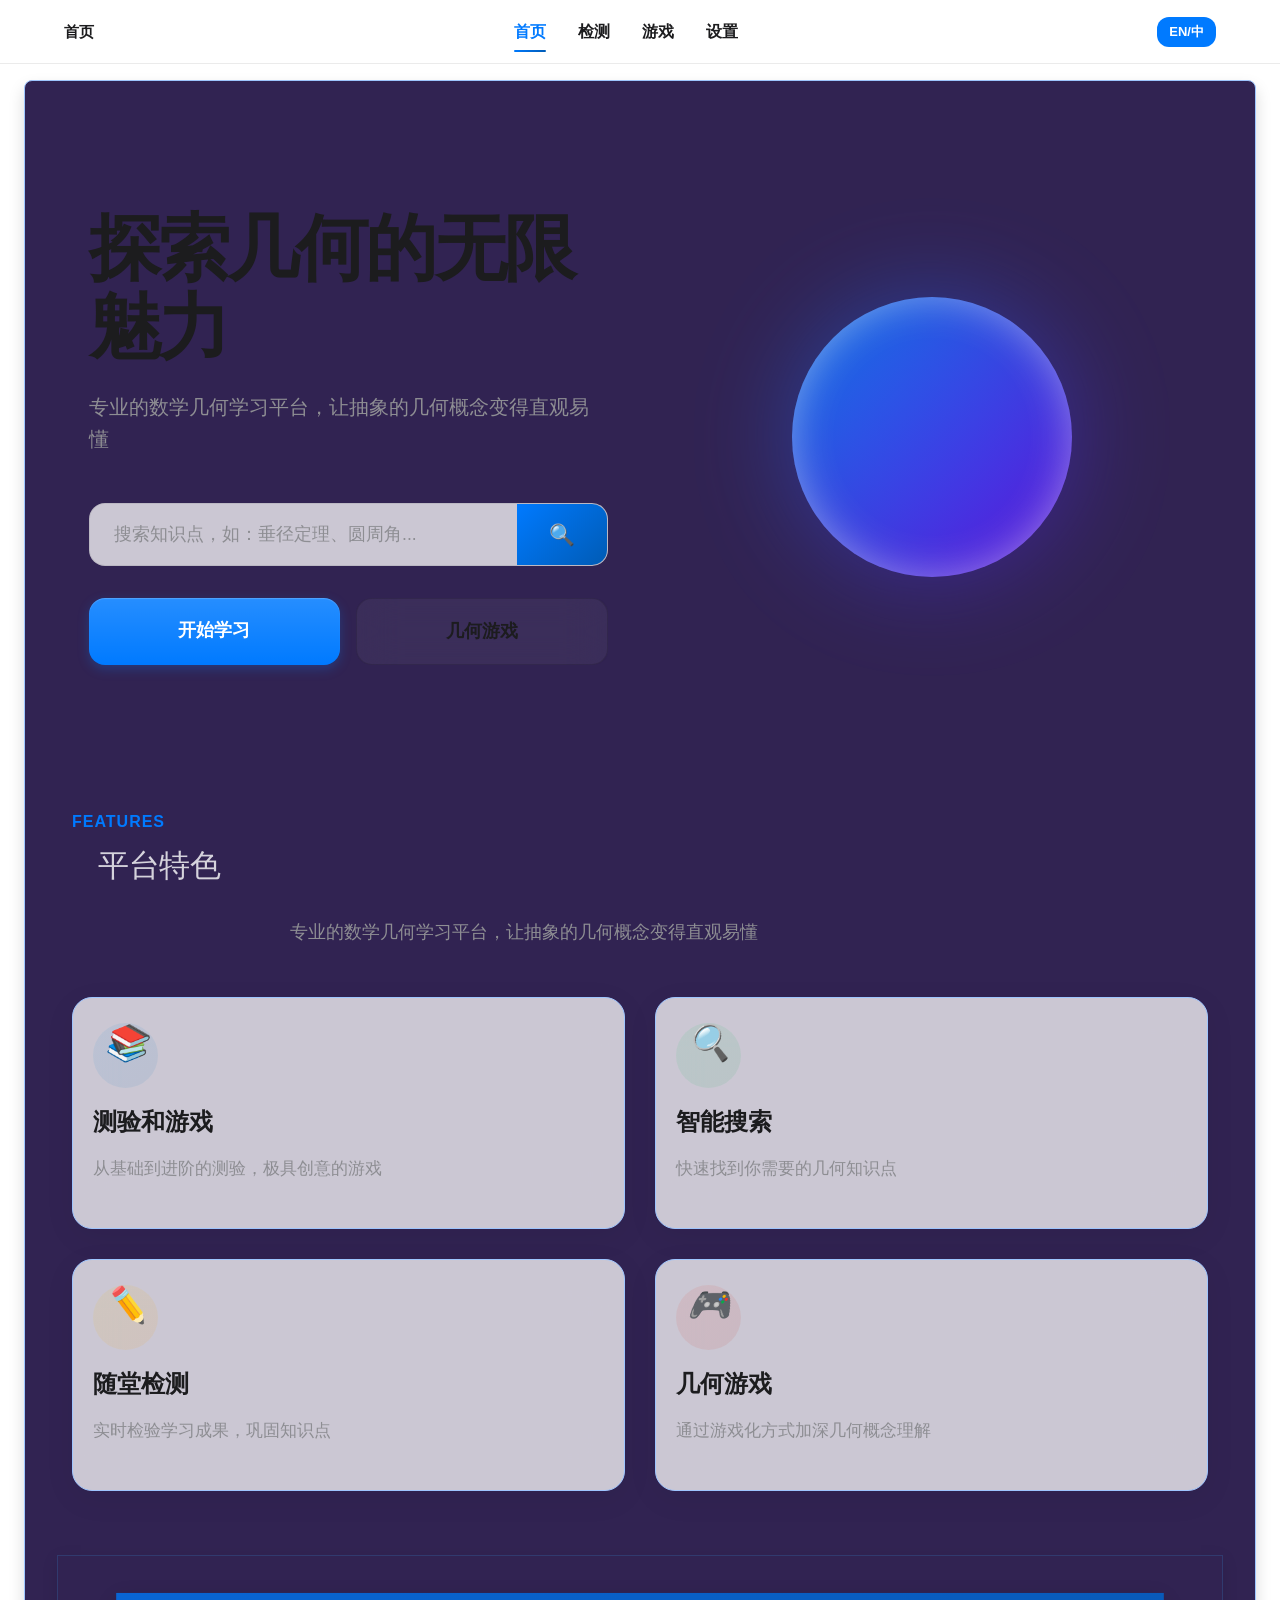
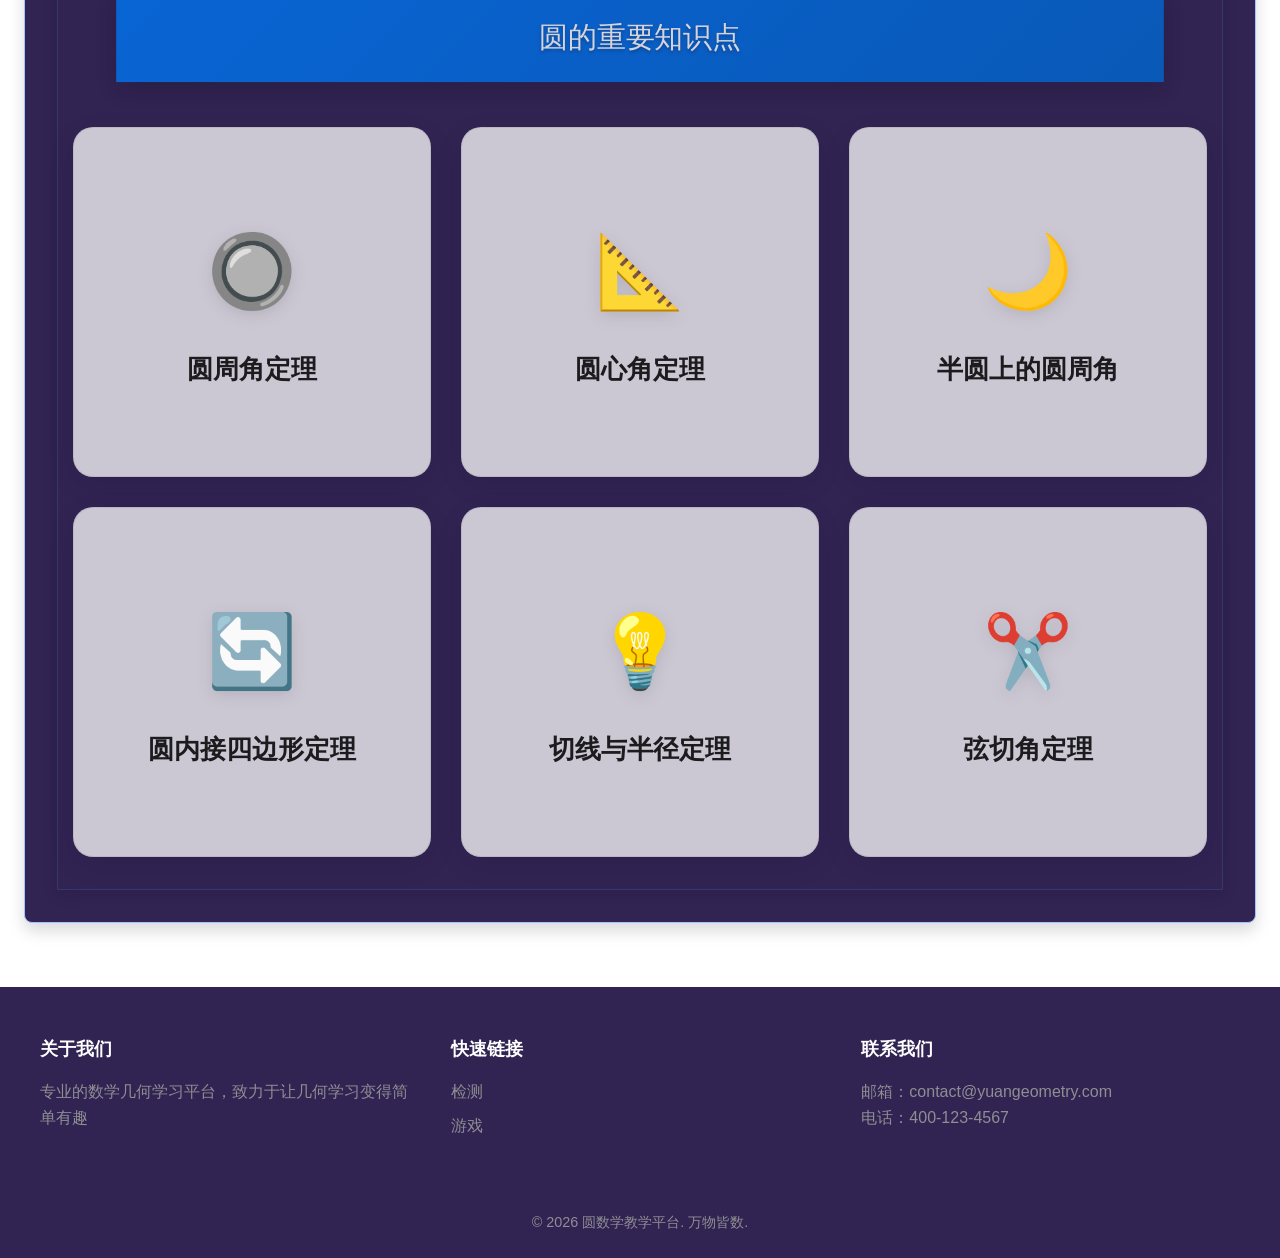
==== commit 8863eb36: "V4 1.Add some picture cards in the knowledge parts 2.Changed some UI designs of the page" ====
--- a/index.html
+++ b/index.html
@@ -6,7 +6,8 @@
     <meta name="viewport" content="width=device-width, initial-scale=1.0">
     <title>圆 · 几何教学平台</title>
     <link rel="stylesheet" href="style.css">
-
+    <link rel="stylesheet" href="./navbar/navbar.css">
+    <script src="./navbar/navbar.js"></script>
 </head>
 
 <body>
@@ -18,21 +19,34 @@
         <!-- 首页英雄区域 -->
         <section id="home" class="module active">
             <div class="hero-section">
-                <h1 data-i18n="hero.title">探索几何的无限魅力</h1>
-                <p class="subtitle" data-i18n="hero.subtitle">专业的数学几何学习平台，让抽象的几何概念变得直观易懂</p>
-
-                <!-- 首页顶部搜索框 -->
-                <div class="hero-search-box">
-                    <input type="text" class="hero-search-input" placeholder="搜索知识点，如：垂径定理、圆周角..."
-                        data-i18n-placeholder="hero.searchPlaceholder" />
-                    <button class="hero-search-btn">
-                        <span class="search-icon">🔍</span>
-                    </button>
-                </div>
-
-                <div class="hero-buttons">
-                    <a href="./quiz/quiz.html" class="cta-button" data-i18n="hero.startLearning">开始学习</a>
-                    <a href="./game/game_page.html" class="cta-button secondary" data-i18n="hero.geometryGames">几何游戏</a>
+                <!-- 左侧：主要文字和操作 -->
+                <div class="hero-text-content">
+                    <h1 data-i18n="hero.title">探索几何的无限魅力</h1>
+                    <p class="subtitle" data-i18n="hero.subtitle">专业的数学几何学习平台，让抽象的几何概念变得直观易懂</p>
+
+                    <!-- 首页顶部搜索框 -->
+                    <div class="hero-search-box">
+                        <input type="text" class="hero-search-input" placeholder="搜索知识点，如：垂径定理、圆周角..."
+                            data-i18n-placeholder="hero.searchPlaceholder" />
+                        <button class="hero-search-btn">
+                            <span class="search-icon">🔍</span>
+                        </button>
+                    </div>
+
+                    <div class="hero-buttons" style="display: flex; gap: 1rem;">
+                        <a href="./quiz/quiz.html" data-i18n="hero.startLearning"
+                            style="flex: 1; text-align: center; text-decoration: none; background: linear-gradient(180deg, rgba(255, 255, 255, 0.15), rgba(255, 255, 255, 0)), var(--accent-blue); color: white; padding: 1.125rem; border-radius: 16px; font-size: 1.125rem; font-weight: 600; box-shadow: 0 4px 12px rgba(10, 132, 255, 0.25), inset 0 1px 1px rgba(255, 255, 255, 0.2); transition: all 0.3s ease;">开始学习</a>
+                        <a href="./game/game_page.html" data-i18n="hero.geometryGames"
+                            style="flex: 1; text-align: center; text-decoration: none; background: rgba(255, 255, 255, 0.05); border: 1px solid var(--border-strong); color: var(--text-primary); padding: 1.125rem; border-radius: 16px; font-size: 1.125rem; font-weight: 600; backdrop-filter: blur(20px); transition: all 0.3s ease;">几何游戏</a>
+                    </div>
+                </div>
+
+                <!-- 右侧：圆形动画 -->
+                <div class="hero-visual-content">
+                    <div class="animated-circle-container">
+                        <div class="animated-circle"></div>
+                        <div class="animated-circle-glow"></div>
+                    </div>
                 </div>
             </div>
 
@@ -45,9 +59,9 @@
                         <p data-i18n="features.subtitle">专业的数学几何学习平台，让抽象的几何概念变得直观易懂</p>
                     </div>
 
-                    <div class="row mt-50">
-                        <div class="col-lg-3 col-md-6 col-sm-12 text-center">
-                            <div class="service-item mt-30" data-aos="flip-left">
+                    <div class="features-grid-2x2">
+                        <div class="text-center">
+                            <div class="service-item" data-aos="flip-left">
                                 <div class="item_icon item_icon1 m-auto">
                                     <i class="feature-icon">📚</i>
                                 </div>
@@ -55,14 +69,11 @@
                                     <h3 data-i18n="features.systematic">系统教学</h3>
                                     <p data-i18n="features.systematicDesc">从基础到进阶，系统化学习几何知识</p>
                                 </div>
-                                <div class="service_item-btn">
-                                    <a href="#" class="btn btn-secondary" data-i18n="features.learnMore">了解更多</a>
-                                </div>
-                            </div>
-                        </div>
-
-                        <div class="col-lg-3 col-md-6 col-sm-12 text-center">
-                            <div class="service-item mt-30" data-aos="flip-left">
+                            </div>
+                        </div>
+
+                        <div class="text-center">
+                            <div class="service-item" data-aos="flip-left">
                                 <div class="item_icon item_icon2 m-auto">
                                     <i class="feature-icon">🔍</i>
                                 </div>
@@ -70,14 +81,11 @@
                                     <h3 data-i18n="features.intelligent">智能搜索</h3>
                                     <p data-i18n="features.intelligentDesc">快速找到你需要的几何知识点</p>
                                 </div>
-                                <div class="service_item-btn">
-                                    <a href="#" class="btn btn-secondary" data-i18n="features.learnMore">了解更多</a>
-                                </div>
-                            </div>
-                        </div>
-
-                        <div class="col-lg-3 col-md-6 col-sm-12 text-center">
-                            <div class="service-item mt-30" data-aos="flip-right">
+                            </div>
+                        </div>
+
+                        <div class="text-center">
+                            <div class="service-item" data-aos="flip-right">
                                 <div class="item_icon item_icon3 m-auto">
                                     <i class="feature-icon">✏️</i>
                                 </div>
@@ -85,14 +93,11 @@
                                     <h3 data-i18n="features.quiz">随堂检测</h3>
                                     <p data-i18n="features.quizDesc">实时检验学习成果，巩固知识点</p>
                                 </div>
-                                <div class="service_item-btn">
-                                    <a href="#" class="btn btn-secondary" data-i18n="features.learnMore">了解更多</a>
-                                </div>
-                            </div>
-                        </div>
-
-                        <div class="col-lg-3 col-md-6 col-sm-12 text-center">
-                            <div class="service-item mt-30" data-aos="flip-right">
+                            </div>
+                        </div>
+
+                        <div class="text-center">
+                            <div class="service-item" data-aos="flip-right">
                                 <div class="item_icon item_icon4 m-auto">
                                     <i class="feature-icon">🎮</i>
                                 </div>
@@ -100,292 +105,105 @@
                                     <h3 data-i18n="features.games">几何游戏</h3>
                                     <p data-i18n="features.gamesDesc">通过游戏化方式加深几何概念理解</p>
                                 </div>
-                                <div class="service_item-btn">
-                                    <a href="#" class="btn btn-secondary" data-i18n="features.learnMore">了解更多</a>
-                                </div>
-                            </div>
-                        </div>
-
+                            </div>
+                        </div>
                     </div>
                 </div>
 
             </section>
 
-            <!-- 圆的重要知识点 - 幻灯片展示 -->
-            <div class="knowledge-section">
-                <h2 data-i18n="knowledge.title">圆的重要知识点</h2>
-                <div class="knowledge-slider">
-                    <button class="slider-btn prev-btn" id="knowledge-prev">&#10094;</button>
-                    <div class="knowledge-slides">
-                        <div class="knowledge-slide active">
-                            <div class="knowledge-icon">🔴</div>
-                            <h3 data-i18n="knowledge.verticalTheorem">垂径定理</h3>
-                            <p data-i18n="knowledge.verticalTheoremDesc">垂直于弦的直径平分弦且平分弦所对的两条弧</p>
-                            <div class="knowledge-diagram">
-                                <svg width="300" height="200" xmlns="http://www.w3.org/2000/svg">
-                                    <defs>
-                                        <linearGradient id="circleGradient" x1="0%" y1="0%" x2="100%" y2="100%">
-                                            <stop offset="0%" style="stop-color:#e3f2fd;stop-opacity:1"/>
-                                            <stop offset="100%" style="stop-color:#bbdefb;stop-opacity:1"/>
-                                        </linearGradient>
-                                    </defs>
-                                    <circle cx="150" cy="100" r="50" fill="url(#circleGradient)" stroke="#1976d2" stroke-width="2"/>
-                                    <line x1="150" y1="50" x2="150" y2="150" stroke="#d32f2f" stroke-width="2" stroke-linecap="round"/>
-                                    <line x1="100" y1="100" x2="200" y2="100" stroke="#388e3c" stroke-width="2" stroke-linecap="round"/>
-                                    <circle cx="150" cy="100" r="3" fill="#1976d2"/>
-                                    <circle cx="100" cy="100" r="3" fill="#388e3c"/>
-                                    <circle cx="200" cy="100" r="3" fill="#388e3c"/>
-                                    <circle cx="150" cy="50" r="3" fill="#d32f2f"/>
-                                    <circle cx="150" cy="150" r="3" fill="#d32f2f"/>
-                                    <text x="150" y="20" text-anchor="middle" font-size="14" fill="#1976d2" font-weight="bold"/>
-                                    <text x="150" y="180" text-anchor="middle" font-size="12" fill="#666">垂直于弦的直径平分弦</text>
-                                </svg>
-                            </div>
-                        </div>
-                        <div class="knowledge-slide">
-                            <div class="knowledge-icon">📐</div>
-                            <h3 data-i18n="knowledge.circumferentialAngle">圆周角定理</h3>
-                            <p data-i18n="knowledge.circumferentialAngleDesc">同弧或等弧所对的圆周角相等，等于圆心角的一半</p>
-                            <div class="knowledge-diagram">
-                                <svg width="300" height="200" xmlns="http://www.w3.org/2000/svg">
-                                    <defs>
-                                        <linearGradient id="circleGradient2" x1="0%" y1="0%" x2="100%" y2="100%">
-                                            <stop offset="0%" style="stop-color:#f3e5f5;stop-opacity:1"/>
-                                            <stop offset="100%" style="stop-color:#ce93d8;stop-opacity:1"/>
-                                        </linearGradient>
-                                    </defs>
-                                    <circle cx="150" cy="100" r="50" fill="url(#circleGradient2)" stroke="#7b1fa2" stroke-width="2"/>
-                                    <line x1="150" y1="100" x2="200" y2="100" stroke="#7b1fa2" stroke-width="2" stroke-linecap="round"/>
-                                    <line x1="150" y1="100" x2="200" y2="150" stroke="#e91e63" stroke-width="2" stroke-linecap="round"/>
-                                    <line x1="100" y1="100" x2="200" y2="150" stroke="#ff9800" stroke-width="2" stroke-linecap="round"/>
-                                    <circle cx="150" cy="100" r="3" fill="#7b1fa2"/>
-                                    <circle cx="200" cy="100" r="3" fill="#7b1fa2"/>
-                                    <circle cx="100" cy="100" r="3" fill="#7b1fa2"/>
-                                    <circle cx="200" cy="150" r="3" fill="#e91e63"/>
-                                    <text x="150" y="180" text-anchor="middle" font-size="12" fill="#666">圆周角 = 圆心角的一半</text>
-                                </svg>
-                            </div>
-                        </div>
-                        <div class="knowledge-slide">
-                            <div class="knowledge-icon">🔄</div>
-                            <h3 data-i18n="knowledge.standardEquation">圆的标准方程</h3>
-                            <p data-i18n="knowledge.standardEquationDesc">(x-a)² + (y-b)² = r²，其中(a,b)为圆心坐标，r为半径</p>
-                            <div class="knowledge-diagram">
-                                <svg width="300" height="200" xmlns="http://www.w3.org/2000/svg">
-                                    <defs>
-                                        <linearGradient id="circleGradient3" x1="0%" y1="0%" x2="100%" y2="100%">
-                                            <stop offset="0%" style="stop-color:#e8f5e8;stop-opacity:1"/>
-                                            <stop offset="100%" style="stop-color:#c8e6c9;stop-opacity:1"/>
-                                        </linearGradient>
-                                    </defs>
-                                    <circle cx="150" cy="100" r="50" fill="url(#circleGradient3)" stroke="#388e3c" stroke-width="2"/>
-                                    <line x1="100" y1="100" x2="200" y2="100" stroke="#757575" stroke-width="1" stroke-dasharray="2,2"/>
-                                    <line x1="150" y1="50" x2="150" y2="150" stroke="#757575" stroke-width="1" stroke-dasharray="2,2"/>
-                                    <line x1="150" y1="100" x2="200" y2="100" stroke="#388e3c" stroke-width="2" stroke-linecap="round"/>
-                                    <circle cx="150" cy="100" r="3" fill="#388e3c"/>
-                                    <text x="150" y="170" text-anchor="middle" font-size="12" fill="#388e3c" font-weight="bold">(x-a)² + (y-b)² = r²</text>
-                                    <text x="170" y="110" font-size="12" fill="#388e3c">(a,b)</text>
-                                    <text x="180" y="70" font-size="12" fill="#388e3c">r</text>
-                                </svg>
-                            </div>
-                        </div>
-                        <div class="knowledge-slide">
-                            <div class="knowledge-icon">💡</div>
-                            <h3 data-i18n="knowledge.tangentProperty">切线性质</h3>
-                            <p data-i18n="knowledge.tangentPropertyDesc">圆的切线垂直于经过切点的半径</p>
-                            <div class="knowledge-diagram">
-                                <svg width="300" height="200" xmlns="http://www.w3.org/2000/svg">
-                                    <defs>
-                                        <linearGradient id="circleGradient4" x1="0%" y1="0%" x2="100%" y2="100%">
-                                            <stop offset="0%" style="stop-color:#fff3e0;stop-opacity:1"/>
-                                            <stop offset="100%" style="stop-color:#ffe0b2;stop-opacity:1"/>
-                                        </linearGradient>
-                                    </defs>
-                                    <circle cx="150" cy="100" r="50" fill="url(#circleGradient4)" stroke="#f57c00" stroke-width="2"/>
-                                    <line x1="150" y1="100" x2="250" y2="100" stroke="#f57c00" stroke-width="2" stroke-linecap="round"/>
-                                    <line x1="200" y1="50" x2="200" y2="150" stroke="#e65100" stroke-width="2" stroke-linecap="round"/>
-                                    <circle cx="150" cy="100" r="3" fill="#f57c00"/>
-                                    <circle cx="200" cy="100" r="3" fill="#e65100"/>
-                                    <text x="220" y="70" font-size="12" fill="#e65100">切线</text>
-                                    <text x="175" y="110" font-size="12" fill="#f57c00">半径</text>
-                                    <text x="150" y="180" text-anchor="middle" font-size="12" fill="#666">切线垂直于半径</text>
-                                </svg>
-                            </div>
-                        </div>
-                        <div class="knowledge-slide">
-                            <div class="knowledge-icon">🔘</div>
-                            <h3 data-i18n="knowledge.centralAngle">圆心角定理</h3>
-                            <p data-i18n="knowledge.centralAngleDesc">圆心角的度数等于它所对的弧的度数</p>
-                            <div class="knowledge-diagram">
-                                <svg width="300" height="200" xmlns="http://www.w3.org/2000/svg">
-                                    <defs>
-                                        <linearGradient id="circleGradient5" x1="0%" y1="0%" x2="100%" y2="100%">
-                                            <stop offset="0%" style="stop-color:#e3f2fd;stop-opacity:1"/>
-                                            <stop offset="100%" style="stop-color:#bbdefb;stop-opacity:1"/>
-                                        </linearGradient>
-                                    </defs>
-                                    <circle cx="150" cy="100" r="50" fill="url(#circleGradient5)" stroke="#1976d2" stroke-width="2"/>
-                                    <line x1="150" y1="100" x2="200" y2="100" stroke="#1976d2" stroke-width="2" stroke-linecap="round"/>
-                                    <line x1="150" y1="100" x2="175" y2="50" stroke="#1976d2" stroke-width="2" stroke-linecap="round"/>
-                                    <path d="M150 100 A50 50 0 0 0 175 50" stroke="#2196f3" stroke-width="2" fill="none"/>
-                                    <circle cx="150" cy="100" r="3" fill="#1976d2"/>
-                                    <circle cx="200" cy="100" r="3" fill="#1976d2"/>
-                                    <circle cx="175" cy="50" r="3" fill="#1976d2"/>
-                                    <text x="180" y="80" font-size="12" fill="#1976d2">圆心角</text>
-                                    <text x="150" y="180" text-anchor="middle" font-size="12" fill="#666">圆心角 = 弧的度数</text>
-                                </svg>
-                            </div>
-                        </div>
-                        <div class="knowledge-slide">
-                            <div class="knowledge-icon">🔄</div>
-                            <h3 data-i18n="knowledge.cyclicQuadrilateral">圆内接四边形性质</h3>
-                            <p data-i18n="knowledge.cyclicQuadrilateralDesc">圆内接四边形的对角互补，外角等于内对角</p>
-                            <div class="knowledge-diagram">
-                                <svg width="300" height="200" xmlns="http://www.w3.org/2000/svg">
-                                    <defs>
-                                        <linearGradient id="circleGradient6" x1="0%" y1="0%" x2="100%" y2="100%">
-                                            <stop offset="0%" style="stop-color:#f3e5f5;stop-opacity:1"/>
-                                            <stop offset="100%" style="stop-color:#ce93d8;stop-opacity:1"/>
-                                        </linearGradient>
-                                    </defs>
-                                    <circle cx="150" cy="100" r="50" fill="url(#circleGradient6)" stroke="#7b1fa2" stroke-width="2"/>
-                                    <line x1="100" y1="100" x2="150" y2="50" stroke="#e91e63" stroke-width="2" stroke-linecap="round"/>
-                                    <line x1="150" y1="50" x2="200" y2="100" stroke="#e91e63" stroke-width="2" stroke-linecap="round"/>
-                                    <line x1="200" y1="100" x2="150" y2="150" stroke="#e91e63" stroke-width="2" stroke-linecap="round"/>
-                                    <line x1="150" y1="150" x2="100" y2="100" stroke="#e91e63" stroke-width="2" stroke-linecap="round"/>
-                                    <circle cx="100" cy="100" r="3" fill="#7b1fa2"/>
-                                    <circle cx="150" cy="50" r="3" fill="#7b1fa2"/>
-                                    <circle cx="200" cy="100" r="3" fill="#7b1fa2"/>
-                                    <circle cx="150" cy="150" r="3" fill="#7b1fa2"/>
-                                    <text x="150" y="180" text-anchor="middle" font-size="12" fill="#666">对角互补，外角等于内对角</text>
-                                </svg>
-                            </div>
-                        </div>
-                        <div class="knowledge-slide">
-                            <div class="knowledge-icon">📊</div>
-                            <h3 data-i18n="knowledge.generalEquation">圆的一般方程</h3>
-                            <p data-i18n="knowledge.generalEquationDesc">x² + y² + Dx + Ey + F = 0，其中D² + E² - 4F > 0
-                            </p>
-                            <div class="knowledge-diagram">
-                                <svg width="300" height="200" xmlns="http://www.w3.org/2000/svg">
-                                    <defs>
-                                        <linearGradient id="circleGradient7" x1="0%" y1="0%" x2="100%" y2="100%">
-                                            <stop offset="0%" style="stop-color:#e8f5e8;stop-opacity:1"/>
-                                            <stop offset="100%" style="stop-color:#c8e6c9;stop-opacity:1"/>
-                                        </linearGradient>
-                                    </defs>
-                                    <circle cx="150" cy="100" r="50" fill="url(#circleGradient7)" stroke="#388e3c" stroke-width="2"/>
-                                    <line x1="100" y1="100" x2="200" y2="100" stroke="#757575" stroke-width="1" stroke-dasharray="2,2"/>
-                                    <line x1="150" y1="50" x2="150" y2="150" stroke="#757575" stroke-width="1" stroke-dasharray="2,2"/>
-                                    <text x="150" y="170" text-anchor="middle" font-size="12" fill="#388e3c" font-weight="bold">x² + y² + Dx + Ey + F = 0</text>
-                                    <text x="150" y="185" text-anchor="middle" font-size="10" fill="#666">D² + E² - 4F > 0</text>
-                                </svg>
-                            </div>
-                        </div>
-                        <div class="knowledge-slide">
-                            <div class="knowledge-icon">⚪</div>
-                            <h3 data-i18n="knowledge.circleRelations">两圆位置关系</h3>
-                            <p data-i18n="knowledge.circleRelationsDesc">外离、外切、相交、内切、内含五种位置关系，由圆心距与两圆半径决定</p>
-                            <div class="knowledge-diagram">
-                                <svg width="300" height="200" xmlns="http://www.w3.org/2000/svg">
-                                    <defs>
-                                        <linearGradient id="circleGradient8" x1="0%" y1="0%" x2="100%" y2="100%">
-                                            <stop offset="0%" style="stop-color:#e3f2fd;stop-opacity:1"/>
-                                            <stop offset="100%" style="stop-color:#bbdefb;stop-opacity:1"/>
-                                        </linearGradient>
-                                        <linearGradient id="circleGradient9" x1="0%" y1="0%" x2="100%" y2="100%">
-                                            <stop offset="0%" style="stop-color:#f3e5f5;stop-opacity:1"/>
-                                            <stop offset="100%" style="stop-color:#ce93d8;stop-opacity:1"/>
-                                        </linearGradient>
-                                    </defs>
-                                    <circle cx="100" cy="100" r="30" fill="url(#circleGradient8)" stroke="#1976d2" stroke-width="2"/>
-                                    <circle cx="200" cy="100" r="20" fill="url(#circleGradient9)" stroke="#7b1fa2" stroke-width="2"/>
-                                    <line x1="130" y1="100" x2="180" y2="100" stroke="#ff9800" stroke-width="2" stroke-linecap="round"/>
-                                    <text x="100" y="70" text-anchor="middle" font-size="12" fill="#1976d2">r1</text>
-                                    <text x="200" y="70" text-anchor="middle" font-size="12" fill="#7b1fa2">r2</text>
-                                    <text x="150" y="115" text-anchor="middle" font-size="12" fill="#ff9800">d</text>
-                                    <text x="150" y="180" text-anchor="middle" font-size="12" fill="#666">外离、外切、相交、内切、内含</text>
-                                </svg>
-                            </div>
-                        </div>
-                    </div>
-                    <button class="slider-btn next-btn" id="knowledge-next">&#10095;</button>
-                    <div class="slider-dots">
-                        <span class="dot active" data-slide="0"></span>
-                        <span class="dot" data-slide="1"></span>
-                        <span class="dot" data-slide="2"></span>
-                        <span class="dot" data-slide="3"></span>
-                        <span class="dot" data-slide="4"></span>
-                        <span class="dot" data-slide="5"></span>
-                        <span class="dot" data-slide="6"></span>
-                        <span class="dot" data-slide="7"></span>
-                    </div>
-                </div>
-            </div>
-
-            <!-- 检测介绍 - 幻灯片展示 -->
-            <div class="quiz-intro-section">
-                <h2 data-i18n="quizIntro.title">检测功能介绍</h2>
-                <div class="quiz-intro-slider">
-                    <button class="slider-btn prev-btn" id="quiz-intro-prev">&#10094;</button>
-                    <div class="quiz-intro-slides">
-                        <div class="quiz-intro-slide active">
-                            <div class="quiz-intro-icon">📝</div>
-                            <h3 data-i18n="quizIntro.RealTimeFeedback">实时反馈</h3>
-                            <p data-i18n="quizIntro.RealTimeFeedbackDesc">提交答案后立即获得反馈，了解自己的学习情况</p>
-                        </div>
-                        <div class="quiz-intro-slide">
-                            <div class="quiz-intro-icon">📊</div>
-                            <h3 data-i18n="quizIntro.ProgressTracking">进度追踪</h3>
-                            <p data-i18n="quizIntro.ProgressTrackingDesc">记录学习进度，帮助你了解自己的薄弱环节</p>
-                        </div>
-                        <div class="quiz-intro-slide">
-                            <div class="quiz-intro-icon">🎯</div>
-                            <h3 data-i18n="quizIntro.TargetedPractice">针对性练习</h3>
-                            <p data-i18n="quizIntro.TargetedPracticeDesc">根据你的学习情况，提供个性化的练习题目</p>
-                        </div>
-                        <div class="quiz-intro-slide">
-                            <div class="quiz-intro-icon">🏆</div>
-                            <h3 data-i18n="quizIntro.AchievementSystem">成就系统</h3>
-                            <p data-i18n="quizIntro.AchievementSystemDesc">通过完成检测获得成就，激发学习动力</p>
-                        </div>
-                    </div>
-                    <button class="slider-btn next-btn" id="quiz-intro-next">&#10095;</button>
-                    <div class="slider-dots">
-                        <span class="dot active" data-slide="0"></span>
-                        <span class="dot" data-slide="1"></span>
-                        <span class="dot" data-slide="2"></span>
-                        <span class="dot" data-slide="3"></span>
-                    </div>
-                </div>
-            </div>
-
-            <!-- 网页数据库介绍 - 卡片展示 -->
-            <div class="database-section">
-                <h2 data-i18n="database.title">网页数据库介绍</h2>
-                <div class="database-cards">
-                    <div class="database-card">
-                        <div class="database-card-icon">💾</div>
-                        <h3 data-i18n="database.dataStorage">数据存储</h3>
-                        <p data-i18n="database.dataStorageDesc">安全存储用户学习数据和检测结果，确保数据不丢失</p>
-                    </div>
-                    <div class="database-card">
-                        <div class="database-card-icon">🔒</div>
-                        <h3 data-i18n="database.dataSecurity">数据安全</h3>
-                        <p data-i18n="database.dataSecurityDesc">采用加密技术保护用户数据，确保隐私安全</p>
-                    </div>
-                    <div class="database-card">
-                        <div class="database-card-icon">📈</div>
-                        <h3 data-i18n="database.dataAnalysis">数据分析</h3>
-                        <p data-i18n="database.dataAnalysisDesc">通过数据分析为用户提供个性化学习建议</p>
-                    </div>
-                    <div class="database-card">
-                        <div class="database-card-icon">🔄</div>
-                        <h3 data-i18n="database.dataSync">数据同步</h3>
-                        <p data-i18n="database.dataSyncDesc">多设备数据同步，随时随地继续学习</p>
-                    </div>
-                </div>
-            </div>
+            <!-- 圆的重要知识点 - 翻转卡片展示 -->
+            <div class="knowledge-section" style="padding: 2rem 0;">
+                <h2 data-i18n="knowledge.title" style="text-align: center; margin-bottom: 2rem;">圆的重要知识点</h2>
+                <div class="flip-cards-grid">
+                    <!-- 卡片 1 -->
+                    <div class="flip-card" onclick="this.classList.toggle('flipped')">
+                        <div class="flip-card-inner">
+                            <div class="flip-card-front">
+                                <div class="flip-icon">🔘</div>
+                                <h3 data-i18n="knowledge.circumferentialAngle">圆周角定理</h3>
+                            </div>
+                            <div class="flip-card-back">
+                                <h4 data-i18n="knowledge.circumferentialAngle">圆周角定理</h4>
+                                <img src="./images/theorem1.png" alt="圆周角定理的图解" class="theorem-img">
+                                <p data-i18n="knowledge.circumferentialAngleDesc">同弧或等弧所对的圆周角相等。</p>
+                            </div>
+                        </div>
+                    </div>
+                    <!-- 卡片 2 -->
+                    <div class="flip-card" onclick="this.classList.toggle('flipped')">
+                        <div class="flip-card-inner">
+                            <div class="flip-card-front">
+                                <div class="flip-icon">📐</div>
+                                <h3 data-i18n="knowledge.centralAngle">圆心角定理</h3>
+                            </div>
+                            <div class="flip-card-back">
+                                <h4 data-i18n="knowledge.centralAngle">圆心角定理</h4>
+                                <img src="./images/theorem2.png" alt="圆心角定理的图解" class="theorem-img">
+                                <p data-i18n="knowledge.centralAngleDesc">圆心角的度数等于圆周角的二倍。</p>
+                            </div>
+                        </div>
+                    </div>
+                    <!-- 卡片 3 -->
+                    <div class="flip-card" onclick="this.classList.toggle('flipped')">
+                        <div class="flip-card-inner">
+                            <div class="flip-card-front">
+                                <div class="flip-icon">🌙</div>
+                                <h3 data-i18n="knowledge.semiCircleAngle">半圆上的圆周角</h3>
+                            </div>
+                            <div class="flip-card-back">
+                                <h4 data-i18n="knowledge.semiCircleAngle">半圆上的圆周角</h4>
+                                <img src="./images/theorem3.png" alt="半圆上的圆周角的图解" class="theorem-img">
+                                <p data-i18n="knowledge.semiCircleAngleDesc">半圆（或直径）所对的圆周角是直角（90°）。</p>
+                            </div>
+                        </div>
+                    </div>
+                    <!-- 卡片 4 -->
+                    <div class="flip-card" onclick="this.classList.toggle('flipped')">
+                        <div class="flip-card-inner">
+                            <div class="flip-card-front">
+                                <div class="flip-icon">🔄</div>
+                                <h3 data-i18n="knowledge.cyclicQuadrilateral">圆内接四边形定理</h3>
+                            </div>
+                            <div class="flip-card-back">
+                                <h4 data-i18n="knowledge.cyclicQuadrilateral">圆内接四边形定理</h4>
+                                <img src="./images/theorem4.png" alt="圆内接四边形定理的图解" class="theorem-img">
+                                <p data-i18n="knowledge.cyclicQuadrilateralDesc">圆内接四边形的对角互补，并且任何一个外角等于它的内对角。</p>
+                            </div>
+                        </div>
+                    </div>
+                    <!-- 卡片 5 -->
+                    <div class="flip-card" onclick="this.classList.toggle('flipped')">
+                        <div class="flip-card-inner">
+                            <div class="flip-card-front">
+                                <div class="flip-icon">💡</div>
+                                <h3 data-i18n="knowledge.tangentProperty">切线与半径定理</h3>
+                            </div>
+                            <div class="flip-card-back">
+                                <h4 data-i18n="knowledge.tangentProperty">切线与半径定理</h4>
+                                <img src="./images/theorem5.png" alt="切线与半径定理的图解" class="theorem-img">
+                                <p data-i18n="knowledge.tangentPropertyDesc">圆的切线垂直于经过切点的半径。</p>
+                            </div>
+                        </div>
+                    </div>
+                    <!-- 卡片 6 -->
+                    <div class="flip-card" onclick="this.classList.toggle('flipped')">
+                        <div class="flip-card-inner">
+                            <div class="flip-card-front">
+                                <div class="flip-icon">✂️</div>
+                                <h3 data-i18n="knowledge.chordTangentAngle">弦切角定理</h3>
+                            </div>
+                            <div class="flip-card-back">
+                                <h4 data-i18n="knowledge.chordTangentAngle">弦切角定理</h4>
+                                <img src="./images/theorem6.png" alt="弦切角定理的图解" class="theorem-img">
+                                <p data-i18n="knowledge.chordTangentAngleDesc">弦切角的度数等于它所夹的弧对的圆周角的度数。</p>
+                            </div>
+                        </div>
+                    </div>
+                </div>
+            </div>
+
+
         </section>
 
         <!-- 检测模块 -->
@@ -428,13 +246,7 @@
                             <option value="xlarge" data-i18n="settings.fontSizeXLarge">特大</option>
                         </select>
                     </div>
-                    <div class="setting-item">
-                        <label data-i18n="settings.colorblindMode">色盲模式</label>
-                        <div class="toggle-switch">
-                            <input type="checkbox" id="settings-colorblind-mode">
-                            <label for="settings-colorblind-mode" class="toggle-label"></label>
-                        </div>
-                    </div>
+
                     <div class="setting-item">
                         <label data-i18n="settings.eyeProtectionMode">护眼模式</label>
                         <div class="toggle-switch">
@@ -455,76 +267,11 @@
                             <option value="en">English</option>
                         </select>
                     </div>
-                    <div class="setting-item">
-                        <label data-i18n="settings.autoTranslate">自动翻译</label>
-                        <div class="toggle-switch">
-                            <input type="checkbox" id="settings-auto-translate">
-                            <label for="settings-auto-translate" class="toggle-label"></label>
-                        </div>
-                    </div>
-                    <div class="setting-item">
-                        <label data-i18n="settings.parentMode">家长模式</label>
-                        <div class="toggle-switch">
-                            <input type="checkbox" id="settings-parent-mode">
-                            <label for="settings-parent-mode" class="toggle-label"></label>
-                        </div>
-                    </div>
-                </div>
-            </div>
-
-            <div class="settings-section">
-                <h3 data-i18n="settings.account">账户</h3>
-                <div class="settings-container">
-                    <div class="login-form">
-                        <h4 data-i18n="login.title">用户登录</h4>
-                        <form class="auth-form">
-                            <div class="setting-item">
-                                <label data-i18n="login.username">用户名</label>
-                                <input type="text" placeholder="用户名" required class="input-field"
-                                    data-i18n-placeholder="login.username" />
-                            </div>
-                            <div class="setting-item">
-                                <label data-i18n="login.password">密码</label>
-                                <input type="password" placeholder="密码" required class="input-field"
-                                    data-i18n-placeholder="login.password" />
-                            </div>
-                            <div class="setting-item privacy-policy">
-                                <input type="checkbox" id="privacy" required>
-                                <label for="privacy" data-i18n="login.privacy">我已阅读并同意<a href="#"
-                                        onclick="alert('隐私政策：我们尊重您的隐私，不会收集任何个人信息。')">隐私政策</a></label>
-                            </div>
-                            <div class="setting-item">
-                                <button type="submit" class="submit-btn" data-i18n="login.enter">进入</button>
-                            </div>
-                        </form>
-                    </div>
-                </div>
-            </div>
-
-            <div class="settings-section">
-                <h3 data-i18n="settings.learning">学习</h3>
-                <div class="settings-container">
-                    <div class="setting-item">
-                        <label data-i18n="settings.autoSave">自动保存学习进度</label>
-                        <div class="toggle-switch">
-                            <input type="checkbox" id="settings-auto-save" checked>
-                            <label for="settings-auto-save" class="toggle-label"></label>
-                        </div>
-                    </div>
-                    <div class="setting-item">
-                        <label data-i18n="settings.dailyGoal">每日学习目标（分钟）</label>
-                        <input type="number" id="settings-daily-goal" class="input-field" value="30" min="5" max="180"
-                            step="5">
-                    </div>
-                    <div class="setting-item">
-                        <label data-i18n="settings.studyReminder">学习提醒</label>
-                        <div class="toggle-switch">
-                            <input type="checkbox" id="settings-study-reminder">
-                            <label for="settings-study-reminder" class="toggle-label"></label>
-                        </div>
-                    </div>
-                </div>
-            </div>
+
+                </div>
+            </div>
+
+
 
             <div class="settings-section">
                 <h3 data-i18n="settings.privacy">隐私和安全</h3>
--- a/style.css
+++ b/style.css
@@ -19,17 +19,27 @@
 }
 
 body {
-    font-family: 'Inter', -apple-system, BlinkMacSystemFont, 'Segoe UI', Roboto, 'Helvetica Neue', Arial, sans-serif;
-    background-color: var(--purple-bg);
-    color: white;
+    font-family: -apple-system, BlinkMacSystemFont, "SF Pro Display", "Inter", sans-serif;
+    background-color: var(--bg-color);
+    color: var(--text-primary);
+    -webkit-font-smoothing: antialiased;
     line-height: 1.6;
     min-height: 100vh;
-    border: 1px solid rgba(255, 255, 255, 0.3);
-    border-radius: var(--border-radius);
-    box-shadow: var(--box-shadow);
-    margin: 20px;
-    padding: 20px;
     overflow-x: hidden;
+    background-attachment: fixed;
+}
+
+/* 护眼模式的专属高对比紫色背景与渐变效果 */
+body.eye-protection-mode {
+    --bg-color: #16141A;
+    --card-bg: rgba(28, 28, 30, 0.75);
+    --text-primary: #F5F5F7;
+    --text-secondary: #A1A1A6;
+    --border-light: rgba(255, 255, 255, 0.08);
+    --border-strong: rgba(255, 255, 255, 0.15);
+    background-image:
+        radial-gradient(circle at 15% 0%, rgba(10, 132, 255, 0.15) 0%, transparent 45%),
+        radial-gradient(circle at 85% 100%, rgba(48, 209, 88, 0.12) 0%, transparent 45%);
 }
 
 /* Bootstrap CSS变量 */
@@ -151,31 +161,45 @@
     --bs-form-valid-border-color: #198754;
     --bs-form-invalid-color: #dc3545;
     --bs-form-invalid-border-color: #dc3545;
-    
-    /* 自定义变量 */
-    --primary-color: var(--bs-primary);
-    --primary-hover: var(--bs-link-hover-color);
-    --secondary-color: var(--bs-secondary);
+
+    /* Apple Light/Dark Theme Variables */
+    --bg-color: #FFFFFF;
+    --card-bg: rgba(255, 255, 255, 0.75);
+    --text-primary: #1C1C1E;
+    --text-secondary: #8E8E93;
+    --border-light: rgba(0, 0, 0, 0.08);
+    --border-strong: rgba(0, 0, 0, 0.15);
+    --shadow-card: 0 8px 32px rgba(0, 0, 0, 0.06);
+    --shadow-hover: 0 16px 48px rgba(0, 0, 0, 0.1);
+    --accent-blue: #007AFF;
+    --accent-green: #34C759;
+
+    --primary-color: var(--accent-blue);
+    --primary-hover: #0056b3;
+    --secondary-color: var(--text-secondary);
     --accent-color: var(--bs-danger);
     --success-color: var(--bs-success);
     --warning-color: var(--bs-warning);
     --info-color: var(--bs-info);
-    --lavender-color: #BDB5D7;
-    --lavender-color-rgb: 189, 181, 215;
-    --purple-bg: #8A7BB9;
-    --purple-bg-rgb: 138, 123, 185;
-    --card-bg: #1A2B3C;
-    --border-color: rgba(13, 110, 253, 0.2);
-    --text-muted: var(--bs-gray-400);
-    --text-dark: var(--bs-dark);
-    --text-light: var(--bs-white);
-    --gradient-primary: linear-gradient(135deg, var(--bs-primary) 0%, var(--bs-link-hover-color) 100%);
-    --gradient-secondary: linear-gradient(135deg, var(--bs-success) 0%, #157347 100%);
-    --gradient-accent: linear-gradient(135deg, var(--bs-danger) 0%, #bb2d3b 100%);
-    --gradient-warning: linear-gradient(135deg, var(--bs-warning) 0%, #ff9234 100%);
-    --gradient-info: linear-gradient(135deg, var(--bs-info) 0%, #08a8c0 100%);
-    --gradient-lavender: linear-gradient(135deg, var(--lavender-color) 0%, #a69cc8 100%);
-    --gradient-purple: linear-gradient(135deg, var(--purple-bg) 0%, #5a4099 100%);
+
+    --text-muted: var(--text-secondary);
+    --text-dark: #1C1C1E;
+    --text-light: #F5F5F7;
+    --gradient-primary: linear-gradient(135deg, var(--accent-blue) 0%, #005bb5 100%);
+}
+
+@media (prefers-color-scheme: dark) {
+    :root {
+        --bg-color: #000000;
+        --card-bg: rgba(28, 28, 30, 0.75);
+        --text-primary: #F5F5F7;
+        --text-secondary: #A1A1A6;
+        --border-light: rgba(255, 255, 255, 0.08);
+        --border-strong: rgba(255, 255, 255, 0.15);
+        --shadow-card: 0 8px 32px rgba(0, 0, 0, 0.6);
+        --shadow-hover: 0 16px 48px rgba(0, 0, 0, 0.8);
+        --text-dark: #FFFFFF;
+    }
 }
 
 /* 平滑滚动 */
@@ -226,7 +250,7 @@
     top: 30px;
     left: 10%;
     animation-delay: 0s;
-    box-shadow: 2px 2px 0 rgba(0,0,0,0.1);
+    box-shadow: 2px 2px 0 rgba(0, 0, 0, 0.1);
     /* 手绘效果 */
     border-radius: 53% 47% 51% 49% / 48% 52% 48% 52%;
     transform: rotate(-2deg);
@@ -245,7 +269,7 @@
     animation-delay: 1s;
     /* 手绘效果 */
     transform: rotate(3deg) skewX(2deg);
-    filter: drop-shadow(2px 2px 0 rgba(0,0,0,0.1));
+    filter: drop-shadow(2px 2px 0 rgba(0, 0, 0, 0.1));
 }
 
 /* 手绘正方形 */
@@ -257,7 +281,7 @@
     left: 50%;
     transform: translateX(-50%) rotate(-4deg);
     animation-delay: 2s;
-    box-shadow: 2px 2px 0 rgba(0,0,0,0.1);
+    box-shadow: 2px 2px 0 rgba(0, 0, 0, 0.1);
     /* 手绘效果 */
     clip-path: polygon(1% 1%, 99% 2%, 98% 99%, 2% 98%);
 }
@@ -271,7 +295,7 @@
     top: 43px;
     left: 70%;
     animation-delay: 3s;
-    box-shadow: 2px 2px 0 rgba(0,0,0,0.1);
+    box-shadow: 2px 2px 0 rgba(0, 0, 0, 0.1);
     /* 手绘效果 */
     transform: rotate(2deg);
 }
@@ -306,15 +330,18 @@
     left: -2px;
     right: -2px;
     bottom: -2px;
-    border: 1px solid rgba(0,0,0,0.1);
+    border: 1px solid rgba(0, 0, 0, 0.1);
     z-index: -1;
     transform: translate(1px, 1px);
 }
 
 @keyframes float {
-    0%, 100% {
+
+    0%,
+    100% {
         transform: translateY(0) rotate(0deg);
     }
+
     50% {
         transform: translateY(-15px) rotate(5deg);
     }
@@ -325,35 +352,35 @@
     .geometric-divider {
         height: 100px;
     }
-    
+
     .geometric-shape.circle {
         width: 40px;
         height: 40px;
         border-width: 2px;
     }
-    
+
     .geometric-shape.triangle {
         border-left: 20px solid transparent;
         border-right: 20px solid transparent;
         border-bottom: 34.64px solid #2ecc71;
     }
-    
+
     .geometric-shape.square {
         width: 40px;
         height: 40px;
     }
-    
+
     .geometric-shape.hexagon {
         width: 40px;
         height: 23.09px;
     }
-    
+
     .geometric-shape.hexagon::before {
         border-left: 20px solid transparent;
         border-right: 20px solid transparent;
         border-bottom: 11.55px solid #9b59b6;
     }
-    
+
     .geometric-shape.hexagon::after {
         border-left: 20px solid transparent;
         border-right: 20px solid transparent;
@@ -421,7 +448,7 @@
 .section-title h2 {
     font-size: 2.2rem;
     font-weight: 700;
-    color: white;
+    color: var(--text-primary);
     margin-bottom: 15px;
     line-height: 1.3;
 }
@@ -433,15 +460,26 @@
     margin: 0 auto;
 }
 
+/* 服务项目网格 - 强制 2x2 */
+.features-grid-2x2 {
+    display: grid;
+    grid-template-columns: repeat(2, 1fr);
+    gap: 30px;
+    margin-top: 40px;
+}
+
 /* 服务项目样式 */
 .service-item {
     background-color: var(--card-bg);
-    border-radius: var(--bs-border-radius-lg);
-    box-shadow: var(--bs-box-shadow);
-    padding: 35px 25px;
+    border-radius: 20px;
+    border: 1px solid var(--border-light);
+    box-shadow: var(--shadow-card);
+    padding: 25px 20px;
     transition: all 0.3s cubic-bezier(0.25, 0.46, 0.45, 0.94);
     position: relative;
     overflow: hidden;
+    backdrop-filter: blur(24px);
+    -webkit-backdrop-filter: blur(24px);
 }
 
 .service-item::before {
@@ -460,8 +498,9 @@
 }
 
 .service-item:hover {
-    transform: translateY(-8px);
-    box-shadow: 0 12px 30px rgba(0,0,0,0.15);
+    transform: translateY(-4px) scale(1.01);
+    box-shadow: var(--shadow-hover);
+    border-color: var(--border-strong);
 }
 
 /* 服务项目卡片1 - 蓝色 */
@@ -519,13 +558,13 @@
 }
 
 .service-item .item_icon {
-    width: 90px;
-    height: 90px;
+    width: 65px;
+    height: 65px;
     border-radius: 50%;
     display: flex;
     align-items: center;
     justify-content: center;
-    margin-bottom: 25px;
+    margin-bottom: 15px;
     transition: all 0.3s ease;
     position: relative;
     z-index: 1;
@@ -560,7 +599,7 @@
 }
 
 .service-item .feature-icon {
-    font-size: 2.8rem;
+    font-size: 2.2rem;
     transition: transform 0.3s ease;
 }
 
@@ -571,7 +610,7 @@
 .service-item .item_content h3 {
     font-size: 1.5rem;
     font-weight: 700;
-    color: white;
+    color: var(--text-primary);
     margin-bottom: 15px;
     transition: all 0.3s ease;
     position: relative;
@@ -579,28 +618,8 @@
 }
 
 /* 服务项目卡片标题颜色 */
-.service-item:nth-child(1):hover .item_content h3 {
-    color: var(--lavender-color);
-}
-
-.service-item:nth-child(2):hover .item_content h3 {
-    color: var(--lavender-color);
-}
-
-.service-item:nth-child(3):hover .item_content h3 {
-    color: var(--lavender-color);
-}
-
-.service-item:nth-child(4):hover .item_content h3 {
-    color: var(--lavender-color);
-}
-
-.service-item:nth-child(5):hover .item_content h3 {
-    color: var(--lavender-color);
-}
-
-.service-item:nth-child(6):hover .item_content h3 {
-    color: var(--lavender-color);
+.service-item:hover .item_content h3 {
+    color: var(--primary-color);
 }
 
 .service-item .item_content p {
@@ -663,6 +682,7 @@
 
 /* 响应式调整 */
 @media (max-width: 992px) {
+
     .col-lg-3,
     .col-lg-4 {
         flex: 0 0 50%;
@@ -671,13 +691,14 @@
 }
 
 @media (max-width: 768px) {
+
     .col-lg-3,
     .col-lg-4,
     .col-md-6 {
         flex: 0 0 100%;
         max-width: 100%;
     }
-    
+
     .section-title h2 {
         font-size: 1.8rem;
     }
@@ -692,11 +713,21 @@
    TOP NAVBAR (Modular Component)
    ========================================= */
 .top-navbar {
-    position: fixed; top: 0; left: 0; right: 0; height: 64px;
-    background: rgba(8, 22, 34, 0.9); backdrop-filter: blur(24px) saturate(150%); -webkit-backdrop-filter: blur(24px) saturate(150%);
-    border-bottom: 1px solid rgba(var(--lavender-color-rgb), 0.4);
-    display: flex; justify-content: space-between; align-items: center;
-    padding: 0 5%; z-index: 1000; transition: background 0.3s, border-color 0.3s;
+    position: fixed;
+    top: 0;
+    left: 0;
+    right: 0;
+    height: 64px;
+    background: var(--card-bg);
+    backdrop-filter: blur(24px) saturate(150%);
+    -webkit-backdrop-filter: blur(24px) saturate(150%);
+    border-bottom: 1px solid var(--border-light);
+    display: flex;
+    justify-content: space-between;
+    align-items: center;
+    padding: 0 5%;
+    z-index: 1000;
+    transition: background 0.3s, border-color 0.3s;
 }
 
 .top-navbar .nav-menu {
@@ -706,7 +737,7 @@
 }
 
 .top-navbar .nav-link {
-    color: var(--text-light, #ffffff);
+    color: var(--text-primary);
     text-decoration: none;
     font-weight: 600;
     transition: color 0.3s ease, transform 0.3s ease;
@@ -716,7 +747,7 @@
 }
 
 .top-navbar .nav-link:hover {
-    color: var(--lavender-color);
+    color: var(--primary-color);
     transform: translateY(-2px);
 }
 
@@ -727,7 +758,7 @@
     left: 0;
     width: 0;
     height: 2px;
-    background: var(--gradient-lavender);
+    background: var(--gradient-primary);
     border-radius: 1px;
     transition: width 0.3s ease;
 }
@@ -737,34 +768,118 @@
 }
 
 .top-navbar .nav-link.active {
-    color: var(--lavender-color);
+    color: var(--primary-color);
 }
 
 .top-navbar .nav-link.active::after {
     width: 100%;
 }
 
-.breadcrumb { font-size: 0.9375rem; font-weight: 600; color: var(--text-light, #ffffff); display: flex; align-items: center; gap: 8px; cursor: pointer; }
-.bc-item { transition: opacity 0.2s; }
-.bc-item:hover { opacity: 0.6; }
-.bc-separator { color: var(--text-muted, #95a5a6); font-weight: 400; user-select: none; }
-
-.nav-right { display: flex; align-items: center; gap: 1.5rem; }
-.nav-control { display: flex; align-items: center; gap: 8px; color: var(--text-muted, #95a5a6); font-weight: 600; }
-
-.nav-slider { -webkit-appearance: none; appearance: none; -moz-appearance: none; width: 80px; height: 4px; background: rgba(var(--lavender-color-rgb), 0.3); border-radius: 2px; outline: none; }
-.nav-slider::-webkit-slider-thumb { -webkit-appearance: none; appearance: none; width: 16px; height: 16px; border-radius: 50%; background: var(--lavender-color); cursor: pointer; box-shadow: 0 2px 4px rgba(0,0,0,0.2); }
-
-.nav-icon-btn { background: transparent; border: none; font-size: 1.25rem; color: var(--text-light, #ffffff); cursor: pointer; width: 32px; height: 32px; border-radius: 50%; display: flex; align-items: center; justify-content: center; transition: background 0.2s; }
-.nav-icon-btn:hover { background: rgba(var(--lavender-color-rgb), 0.2); }
+.breadcrumb {
+    font-size: 0.9375rem;
+    font-weight: 600;
+    color: var(--text-primary);
+    display: flex;
+    align-items: center;
+    gap: 8px;
+    cursor: pointer;
+}
+
+.bc-item {
+    transition: opacity 0.2s;
+}
+
+.bc-item:hover {
+    opacity: 0.6;
+}
+
+.bc-separator {
+    color: var(--text-muted, #95a5a6);
+    font-weight: 400;
+    user-select: none;
+}
+
+.nav-right {
+    display: flex;
+    align-items: center;
+    gap: 1.5rem;
+}
+
+.nav-control {
+    display: flex;
+    align-items: center;
+    gap: 8px;
+    color: var(--text-muted, #95a5a6);
+    font-weight: 600;
+}
+
+.nav-slider {
+    -webkit-appearance: none;
+    appearance: none;
+    -moz-appearance: none;
+    width: 80px;
+    height: 4px;
+    background: rgba(0, 122, 255, 0.3);
+    border-radius: 2px;
+    outline: none;
+}
+
+.nav-slider::-webkit-slider-thumb {
+    -webkit-appearance: none;
+    appearance: none;
+    width: 16px;
+    height: 16px;
+    border-radius: 50%;
+    background: var(--primary-color);
+    cursor: pointer;
+    box-shadow: 0 2px 4px rgba(0, 0, 0, 0.2);
+}
+
+.nav-icon-btn {
+    background: transparent;
+    border: none;
+    font-size: 1.25rem;
+    color: var(--text-primary);
+    cursor: pointer;
+    width: 32px;
+    height: 32px;
+    border-radius: 50%;
+    display: flex;
+    align-items: center;
+    justify-content: center;
+    transition: background 0.2s;
+}
+
+.nav-icon-btn:hover {
+    background: rgba(var(--primary-color-rgb), 0.2);
+}
 
 /* 主色调适配，如果没有定义 accent-blue 就用 primary-color */
-.nav-lang-btn { background: var(--accent-blue, var(--primary-color, #3498db)); color: white; border: none; padding: 6px 12px; border-radius: 12px; font-size: 0.8125rem; font-weight: 700; cursor: pointer; transition: opacity 0.2s; font-family: inherit; }
-.nav-lang-btn:hover { opacity: 0.8; }
+.nav-lang-btn {
+    background: var(--accent-blue, var(--primary-color, #3498db));
+    color: white;
+    border: none;
+    padding: 6px 12px;
+    border-radius: 12px;
+    font-size: 0.8125rem;
+    font-weight: 700;
+    cursor: pointer;
+    transition: opacity 0.2s;
+    font-family: inherit;
+}
+
+.nav-lang-btn:hover {
+    opacity: 0.8;
+}
 
 @media (max-width: 768px) {
-    .font-control { display: none; } 
-    .top-navbar { padding: 0 1rem; }
+    .font-control {
+        display: none;
+    }
+
+    .top-navbar {
+        padding: 0 1rem;
+    }
 }
 
 
@@ -773,109 +888,162 @@
 .main-content {
     width: 100%;
     padding: 80px 1.5rem 0;
-
-    background-color: #312352;
+    background-color: transparent;
     min-height: calc(100vh - 200px);
 }
 
-/* 英雄区域 */
 .hero-section {
-    text-align: center;
+    display: grid;
+    grid-template-columns: 1fr 1fr;
+    gap: 4rem;
+    align-items: center;
     padding: 6rem 2rem;
-    background-color: rgba(138, 123, 185, 0.9);
-    border-radius: var(--bs-border-radius-lg);
-    box-shadow: var(--bs-box-shadow-lg);
+    background: transparent;
+    border-radius: 0;
+    box-shadow: none;
     margin-bottom: 3rem;
-    border: 1px solid rgba(255, 255, 255, 0.3);
+    border: none;
     position: relative;
     overflow: hidden;
-}
-
-.hero-section::before {
-    content: '';
+    text-align: left;
+    /* Text on the left */
+}
+
+/* 圆形动画 */
+.animated-circle-container {
+    width: 100%;
+    height: 360px;
+    display: flex;
+    align-items: center;
+    justify-content: center;
+    position: relative;
+}
+
+.animated-circle {
+    width: 280px;
+    height: 280px;
+    border-radius: 50%;
+    background: linear-gradient(135deg, rgba(10, 132, 255, 0.8) 0%, rgba(102, 16, 242, 0.8) 100%);
+    animation: rotate-gradient 12s linear infinite;
+    position: relative;
+    z-index: 2;
+    box-shadow: inset 0 0 40px rgba(255, 255, 255, 0.4);
+}
+
+.animated-circle-glow {
+    width: 280px;
+    height: 280px;
+    border-radius: 50%;
+    background: linear-gradient(135deg, rgba(10, 132, 255, 0.6) 0%, rgba(102, 16, 242, 0.6) 100%);
     position: absolute;
-    top: -50%;
-    left: -50%;
-    width: 200%;
-    height: 200%;
-    background: radial-gradient(circle, rgba(255, 255, 255, 0.2) 0%, transparent 70%);
-    animation: float 6s ease-in-out infinite;
-}
-
-@keyframes float {
-    0%, 100% {
-        transform: translateY(0) rotate(0deg);
-    }
+    filter: blur(50px);
+    opacity: 0.7;
+    animation: rotate-gradient 12s linear infinite, pulse-glow 4s ease-in-out infinite;
+    z-index: 1;
+}
+
+@keyframes rotate-gradient {
+    0% {
+        transform: rotate(0deg);
+    }
+
+    100% {
+        transform: rotate(360deg);
+    }
+}
+
+@keyframes pulse-glow {
+
+    0%,
+    100% {
+        opacity: 0.6;
+        transform: scale(1);
+    }
+
     50% {
-        transform: translateY(-10px) rotate(1deg);
-    }
+        opacity: 0.9;
+        transform: scale(1.05);
+    }
+}
+
+@media (max-width: 992px) {
+    .hero-section {
+        grid-template-columns: 1fr;
+        text-align: center;
+        padding: 4rem 1rem;
+    }
+}
+
+.hero-text-content {
+    display: flex;
+    flex-direction: column;
+    justify-content: center;
+}
+
+.hero-visual-content {
+    display: flex;
+    justify-content: center;
+    align-items: center;
+    position: relative;
 }
 
 .hero-section h1 {
-    font-size: 3.5rem;
+    font-size: 4.5rem;
     font-weight: 800;
+    letter-spacing: -0.04em;
     margin-bottom: 1.5rem;
     line-height: 1.1;
-    background: var(--gradient-purple);
-    -webkit-background-clip: text;
-    -webkit-text-fill-color: transparent;
-    background-clip: text;
-    position: relative;
-    z-index: 1;
+    color: var(--text-primary);
 }
 
 .hero-section .subtitle {
-    font-size: 1.3rem;
-    color: rgba(255, 255, 255, 0.8);
+    font-size: 1.25rem;
+    color: var(--text-secondary);
     margin-bottom: 3rem;
-    max-width: 800px;
-    margin-left: auto;
-    margin-right: auto;
-    position: relative;
-    z-index: 1;
+    max-width: 600px;
 }
 
 /* 首页顶部搜索框 */
 .hero-search-box {
     display: flex;
-    max-width: 650px;
-    margin: 0 auto 3rem;
-    background-color: var(--purple-bg);
-    border-radius: var(--bs-border-radius-pill);
-    box-shadow: var(--bs-box-shadow-lg);
-    border: 2px solid rgba(255, 255, 255, 0.3);
+    max-width: 100%;
+    background-color: var(--card-bg);
+    border-radius: 16px;
+    border: 1px solid var(--border-light);
+    backdrop-filter: blur(24px);
+    -webkit-backdrop-filter: blur(24px);
     overflow: hidden;
     transition: all 0.3s ease;
-    position: relative;
-    z-index: 1;
+    margin-bottom: 2rem;
 }
 
 .hero-search-box:hover {
-    transform: translateY(-2px);
-    box-shadow: 0 12px 30px rgba(255, 255, 255, 0.2);
+    border-color: var(--border-strong);
+    box-shadow: var(--shadow-item);
 }
 
 .hero-search-box:focus-within {
-    border-color: white;
-    box-shadow: 0 8px 30px rgba(255, 255, 255, 0.3);
+    border-color: var(--accent-blue);
+    box-shadow: 0 0 0 4px rgba(10, 132, 255, 0.2);
 }
 
 .hero-search-input {
     flex: 1;
     border: none;
-    padding: 1.25rem 1.75rem;
+    padding: 1.25rem 1.5rem;
     font-size: 1.1rem;
     outline: none;
     background: transparent;
-    color: white;
+    color: var(--text-primary);
+    font-family: inherit;
 }
 
 .hero-search-input::placeholder {
-    color: rgba(255, 255, 255, 0.6);
+    color: var(--text-secondary);
 }
 
 .hero-search-btn {
-    background: var(--gradient-purple);
+    background: var(--gradient-primary);
     border: none;
     padding: 0 2rem;
     cursor: pointer;
@@ -921,7 +1089,7 @@
 }
 
 .cta-button {
-    background: var(--gradient-purple);
+    background: var(--gradient-primary);
     color: white;
     padding: 1rem 3rem;
     border-radius: 50px;
@@ -965,7 +1133,7 @@
 }
 
 .cta-button.secondary:hover {
-    background: var(--gradient-purple);
+    background: var(--gradient-primary);
     color: white;
     box-shadow: 0 8px 20px rgba(255, 255, 255, 0.3);
 }
@@ -989,7 +1157,7 @@
     box-shadow: var(--box-shadow);
     transition: all 0.3s ease;
     background-size: 200% 200%;
-    text-shadow: 0 1px 2px rgba(0,0,0,0.2);
+    text-shadow: 0 1px 2px rgba(0, 0, 0, 0.2);
 }
 
 .features-section h2::after {
@@ -1364,7 +1532,7 @@
     background-color: #312352;
     border-radius: var(--border-radius);
     border: 1px solid rgba(52, 152, 219, 0.2);
-    box-shadow: 0 4px 15px rgba(0,0,0,0.1);
+    box-shadow: 0 4px 15px rgba(0, 0, 0, 0.1);
 }
 
 .knowledge-section h2 {
@@ -1376,17 +1544,20 @@
     background: var(--gradient-primary);
     padding: 1.5rem 2rem;
     border-radius: var(--border-radius);
-    box-shadow: 0 8px 25px rgba(0,0,0,0.2);
+    box-shadow: 0 8px 25px rgba(0, 0, 0, 0.2);
     transition: all 0.3s ease;
     background-size: 200% 200%;
-    text-shadow: 0 2px 4px rgba(0,0,0,0.3);
+    text-shadow: 0 2px 4px rgba(0, 0, 0, 0.3);
     animation: gradient-shift 3s ease-in-out infinite;
 }
 
 @keyframes gradient-shift {
-    0%, 100% {
+
+    0%,
+    100% {
         background-position: 0% 50%;
     }
+
     50% {
         background-position: 100% 50%;
     }
@@ -1394,7 +1565,7 @@
 
 .knowledge-section h2:hover {
     transform: scale(1.02);
-    box-shadow: 0 10px 30px rgba(0,0,0,0.3);
+    box-shadow: 0 10px 30px rgba(0, 0, 0, 0.3);
 }
 
 /* 检测介绍部分样式 - 幻灯片 */
@@ -1404,7 +1575,7 @@
     background-color: #312352;
     border-radius: var(--border-radius);
     border: 1px solid rgba(52, 152, 219, 0.2);
-    box-shadow: 0 4px 15px rgba(0,0,0,0.1);
+    box-shadow: 0 4px 15px rgba(0, 0, 0, 0.1);
 }
 
 .quiz-intro-section h2 {
@@ -1416,16 +1587,16 @@
     background: var(--gradient-primary);
     padding: 1.5rem 2rem;
     border-radius: var(--border-radius);
-    box-shadow: 0 8px 25px rgba(0,0,0,0.2);
+    box-shadow: 0 8px 25px rgba(0, 0, 0, 0.2);
     transition: all 0.3s ease;
     background-size: 200% 200%;
-    text-shadow: 0 2px 4px rgba(0,0,0,0.3);
+    text-shadow: 0 2px 4px rgba(0, 0, 0, 0.3);
     animation: gradient-shift 3s ease-in-out infinite;
 }
 
 .quiz-intro-section h2:hover {
     transform: scale(1.02);
-    box-shadow: 0 10px 30px rgba(0,0,0,0.3);
+    box-shadow: 0 10px 30px rgba(0, 0, 0, 0.3);
 }
 
 /* 检测介绍幻灯片容器 */
@@ -1494,12 +1665,19 @@
 }
 
 @keyframes bounce {
-    0%, 20%, 50%, 80%, 100% {
+
+    0%,
+    20%,
+    50%,
+    80%,
+    100% {
         transform: translateY(0);
     }
+
     40% {
         transform: translateY(-20px);
     }
+
     60% {
         transform: translateY(-10px);
     }
@@ -1530,7 +1708,7 @@
     background-color: #312352;
     border-radius: var(--border-radius);
     border: 1px solid rgba(52, 152, 219, 0.2);
-    box-shadow: 0 4px 15px rgba(0,0,0,0.1);
+    box-shadow: 0 4px 15px rgba(0, 0, 0, 0.1);
 }
 
 .database-section h2 {
@@ -1542,16 +1720,16 @@
     background: var(--gradient-primary);
     padding: 1.5rem 2rem;
     border-radius: var(--border-radius);
-    box-shadow: 0 8px 25px rgba(0,0,0,0.2);
+    box-shadow: 0 8px 25px rgba(0, 0, 0, 0.2);
     transition: all 0.3s ease;
     background-size: 200% 200%;
-    text-shadow: 0 2px 4px rgba(0,0,0,0.3);
+    text-shadow: 0 2px 4px rgba(0, 0, 0, 0.3);
     animation: gradient-shift 3s ease-in-out infinite;
 }
 
 .database-section h2:hover {
     transform: scale(1.02);
-    box-shadow: 0 10px 30px rgba(0,0,0,0.3);
+    box-shadow: 0 10px 30px rgba(0, 0, 0, 0.3);
 }
 
 /* 网页数据库介绍卡片容器 */
@@ -2179,11 +2357,11 @@
     border-radius: 50%;
 }
 
-.toggle-switch input:checked + .toggle-label {
+.toggle-switch input:checked+.toggle-label {
     background-color: var(--primary-color);
 }
 
-.toggle-switch input:checked + .toggle-label:before {
+.toggle-switch input:checked+.toggle-label:before {
     transform: translateX(26px);
 }
 
@@ -2389,7 +2567,7 @@
     background-color: #ffffff !important;
 }
 
-.eye-protection-mode #settings.module .toggle-switch input:checked + .toggle-label {
+.eye-protection-mode #settings.module .toggle-switch input:checked+.toggle-label {
     background-color: var(--primary-color) !important;
 }
 
@@ -2460,97 +2638,97 @@
         gap: 0.5rem;
         padding: 1rem;
     }
-    
+
     .nav-menu {
         flex-wrap: wrap;
         justify-content: center;
         gap: 0.5rem;
     }
-    
+
     .nav-link {
         padding: 0.5rem 0.8rem;
         font-size: 0.95rem;
     }
-    
+
     .hero-section {
         padding: 2rem 1rem;
     }
-    
+
     .hero-section h1 {
         font-size: 2.2rem;
     }
-    
+
     .hero-section .subtitle {
         font-size: 1.1rem;
     }
-    
+
     .hero-buttons {
         flex-direction: column;
         align-items: center;
     }
-    
+
     .features-grid {
         grid-template-columns: 1fr;
         gap: 1rem;
     }
-    
+
     .feature-card {
         padding: 1.8rem 1rem;
     }
-    
+
     .knowledge-slider {
         padding: 2rem 3rem;
     }
-    
+
     .knowledge-slide h3 {
         font-size: 1.5rem;
     }
-    
+
     .knowledge-slide p {
         font-size: 1rem;
     }
-    
+
     .slider-btn {
         width: 40px;
         height: 40px;
         font-size: 1.2rem;
     }
-    
+
     .prev-btn {
         left: 0.5rem;
     }
-    
+
     .next-btn {
         right: 0.5rem;
     }
-    
+
     .teach-grid {
         grid-template-columns: 1fr;
     }
-    
+
     .search-box {
         flex-direction: column;
     }
-    
+
     .setting-item {
         flex-direction: column;
         gap: 1rem;
         align-items: flex-start;
     }
-    
+
     .setting-item .input-field {
         width: 100%;
     }
-    
+
     .slider {
         width: 150px;
     }
-    
+
     .cta-button {
         padding: 0.75rem 2rem;
         font-size: 0.95rem;
     }
-    
+
     .footer-content {
         grid-template-columns: 1fr;
         text-align: center;
@@ -2573,4 +2751,109 @@
     text-align: center;
     padding: 2rem;
     font-style: italic;
+}
+
+/* 翻转卡片知识点 */
+.flip-cards-grid {
+    display: grid;
+    grid-template-columns: repeat(3, 1fr);
+    gap: 30px;
+    margin-top: 40px;
+    padding: 0 15px;
+}
+
+@media (max-width: 992px) {
+    .flip-cards-grid {
+        grid-template-columns: repeat(2, 1fr);
+    }
+}
+
+@media (max-width: 768px) {
+    .flip-cards-grid {
+        grid-template-columns: 1fr;
+    }
+}
+
+.flip-card {
+    background-color: transparent;
+    height: 350px;
+    perspective: 1000px;
+    cursor: pointer;
+}
+
+.flip-card-inner {
+    position: relative;
+    width: 100%;
+    height: 100%;
+    text-align: center;
+    transition: transform 0.6s cubic-bezier(0.4, 0.2, 0.2, 1);
+    transform-style: preserve-3d;
+}
+
+.flip-card:hover .flip-card-inner,
+.flip-card.flipped .flip-card-inner {
+    transform: rotateY(180deg);
+}
+
+.flip-card-front,
+.flip-card-back {
+    position: absolute;
+    width: 100%;
+    height: 100%;
+    backface-visibility: hidden;
+    -webkit-backface-visibility: hidden;
+    /* Safari */
+    border-radius: 20px;
+    display: flex;
+    flex-direction: column;
+    justify-content: center;
+    align-items: center;
+    padding: 24px;
+    box-shadow: var(--shadow-card);
+    border: 1px solid var(--border-light);
+}
+
+.flip-card-front {
+    background-color: var(--card-bg);
+    color: var(--text-primary);
+    backdrop-filter: blur(16px);
+    -webkit-backdrop-filter: blur(16px);
+}
+
+.flip-card-back {
+    background: var(--gradient-primary);
+    color: #FFFFFF;
+    transform: rotateY(180deg);
+}
+
+.flip-card-front h3 {
+    margin-top: 20px;
+    font-size: 1.6rem;
+    font-weight: 700;
+}
+
+.flip-icon {
+    font-size: 4.5rem;
+    filter: drop-shadow(0 4px 8px rgba(0, 0, 0, 0.1));
+}
+
+.flip-card-back h4 {
+    margin-bottom: 12px;
+    font-size: 1.4rem;
+    font-weight: 700;
+}
+
+.theorem-img {
+    max-width: 100%;
+    max-height: 220px;
+    object-fit: contain;
+    margin-bottom: 15px;
+    border-radius: 6px;
+    box-shadow: 0 4px 8px rgba(0, 0, 0, 0.15);
+}
+
+.flip-card-back p {
+    font-size: 1.15rem;
+    line-height: 1.6;
+    font-weight: 500;
 }
--- a/navbar/navbar.css
+++ b/navbar/navbar.css
@@ -0,0 +1,44 @@
+/* =========================================
+   TOP NAVBAR (Modular Component)
+   ========================================= */
+.top-navbar {
+    position: fixed; top: 0; left: 0; right: 0; height: 64px;
+    background: rgba(255, 255, 255, 0.7); backdrop-filter: blur(24px) saturate(150%); -webkit-backdrop-filter: blur(24px) saturate(150%);
+    border-bottom: 1px solid var(--border-light, #e0e0e0);
+    display: flex; justify-content: space-between; align-items: center;
+    padding: 0 5%; z-index: 1000; transition: background 0.3s, border-color 0.3s;
+}
+:root[data-theme="dark"] .top-navbar { background: rgba(28, 28, 30, 0.7); border-bottom-color: rgba(255, 255, 255, 0.1); }
+
+.top-navbar .nav-menu { display: flex; gap: 2rem; align-items: center; }
+.top-navbar .nav-link { color: var(--text-primary, #1C1C1E); text-decoration: none; font-weight: 600; transition: color 0.3s ease, transform 0.3s ease; position: relative; padding: 0.5rem 0; overflow: hidden; }
+.top-navbar .nav-link:hover { color: var(--primary-color, #007AFF); transform: translateY(-2px); }
+.top-navbar .nav-link::after { content: ''; position: absolute; bottom: 0; left: 0; width: 0; height: 2px; background: var(--gradient-primary, linear-gradient(135deg, #007AFF 0%, #005bb5 100%)); border-radius: 1px; transition: width 0.3s ease; }
+.top-navbar .nav-link:hover::after { width: 100%; }
+.top-navbar .nav-link.active { color: var(--primary-color, #007AFF); }
+.top-navbar .nav-link.active::after { width: 100%; }
+:root[data-theme="dark"] .top-navbar .nav-link { color: var(--text-primary, #F5F5F7); }
+
+.breadcrumb { font-size: 0.9375rem; font-weight: 600; color: var(--text-primary, #333); display: flex; align-items: center; gap: 8px; cursor: pointer; }
+.bc-item { transition: opacity 0.2s; }
+.bc-item:hover { opacity: 0.6; }
+.bc-separator { color: var(--text-secondary, #86868B); font-weight: 400; user-select: none; }
+
+.nav-right { display: flex; align-items: center; gap: 1.5rem; }
+.nav-control { display: flex; align-items: center; gap: 8px; color: var(--text-secondary, #86868B); font-weight: 600; }
+
+.nav-slider { -webkit-appearance: none; appearance: none; -moz-appearance: none; width: 80px; height: 4px; background: var(--border-strong, #ccc); border-radius: 2px; outline: none; }
+.nav-slider::-webkit-slider-thumb { -webkit-appearance: none; appearance: none; width: 16px; height: 16px; border-radius: 50%; background: var(--text-primary, #333); cursor: pointer; box-shadow: 0 2px 4px rgba(0,0,0,0.2); }
+
+.nav-icon-btn { background: transparent; border: none; font-size: 1.25rem; color: var(--text-primary, #333); cursor: pointer; width: 32px; height: 32px; border-radius: 50%; display: flex; align-items: center; justify-content: center; transition: background 0.2s; }
+.nav-icon-btn:hover { background: rgba(0,0,0,0.05); }
+:root[data-theme="dark"] .nav-icon-btn:hover { background: rgba(255,255,255,0.1); }
+
+/* 主色调适配，如果没有定义 accent-blue 就用 primary-color */
+.nav-lang-btn { background: var(--accent-blue, var(--primary-color, #3498db)); color: white; border: none; padding: 6px 12px; border-radius: 12px; font-size: 0.8125rem; font-weight: 700; cursor: pointer; transition: opacity 0.2s; font-family: inherit; }
+.nav-lang-btn:hover { opacity: 0.8; }
+
+@media (max-width: 768px) {
+    .font-control { display: none; } 
+    .top-navbar { padding: 0 1rem; }
+}
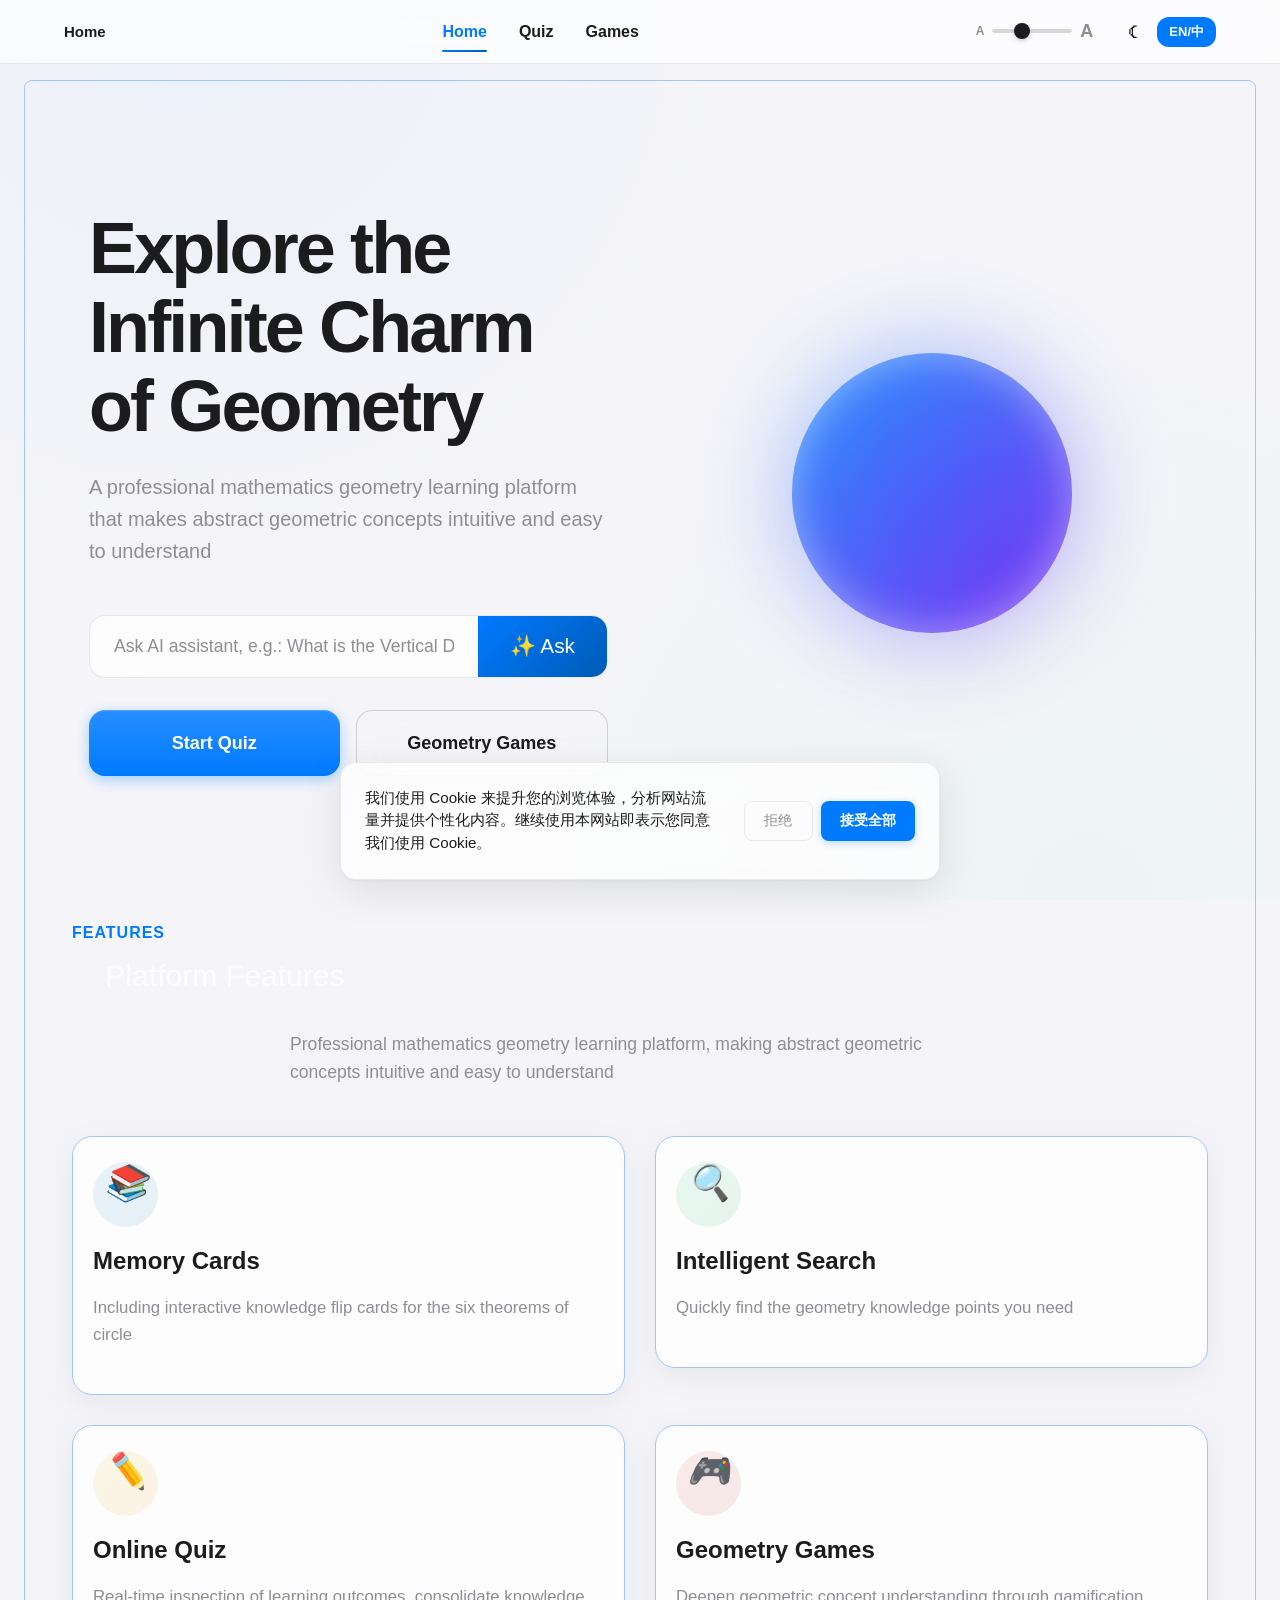
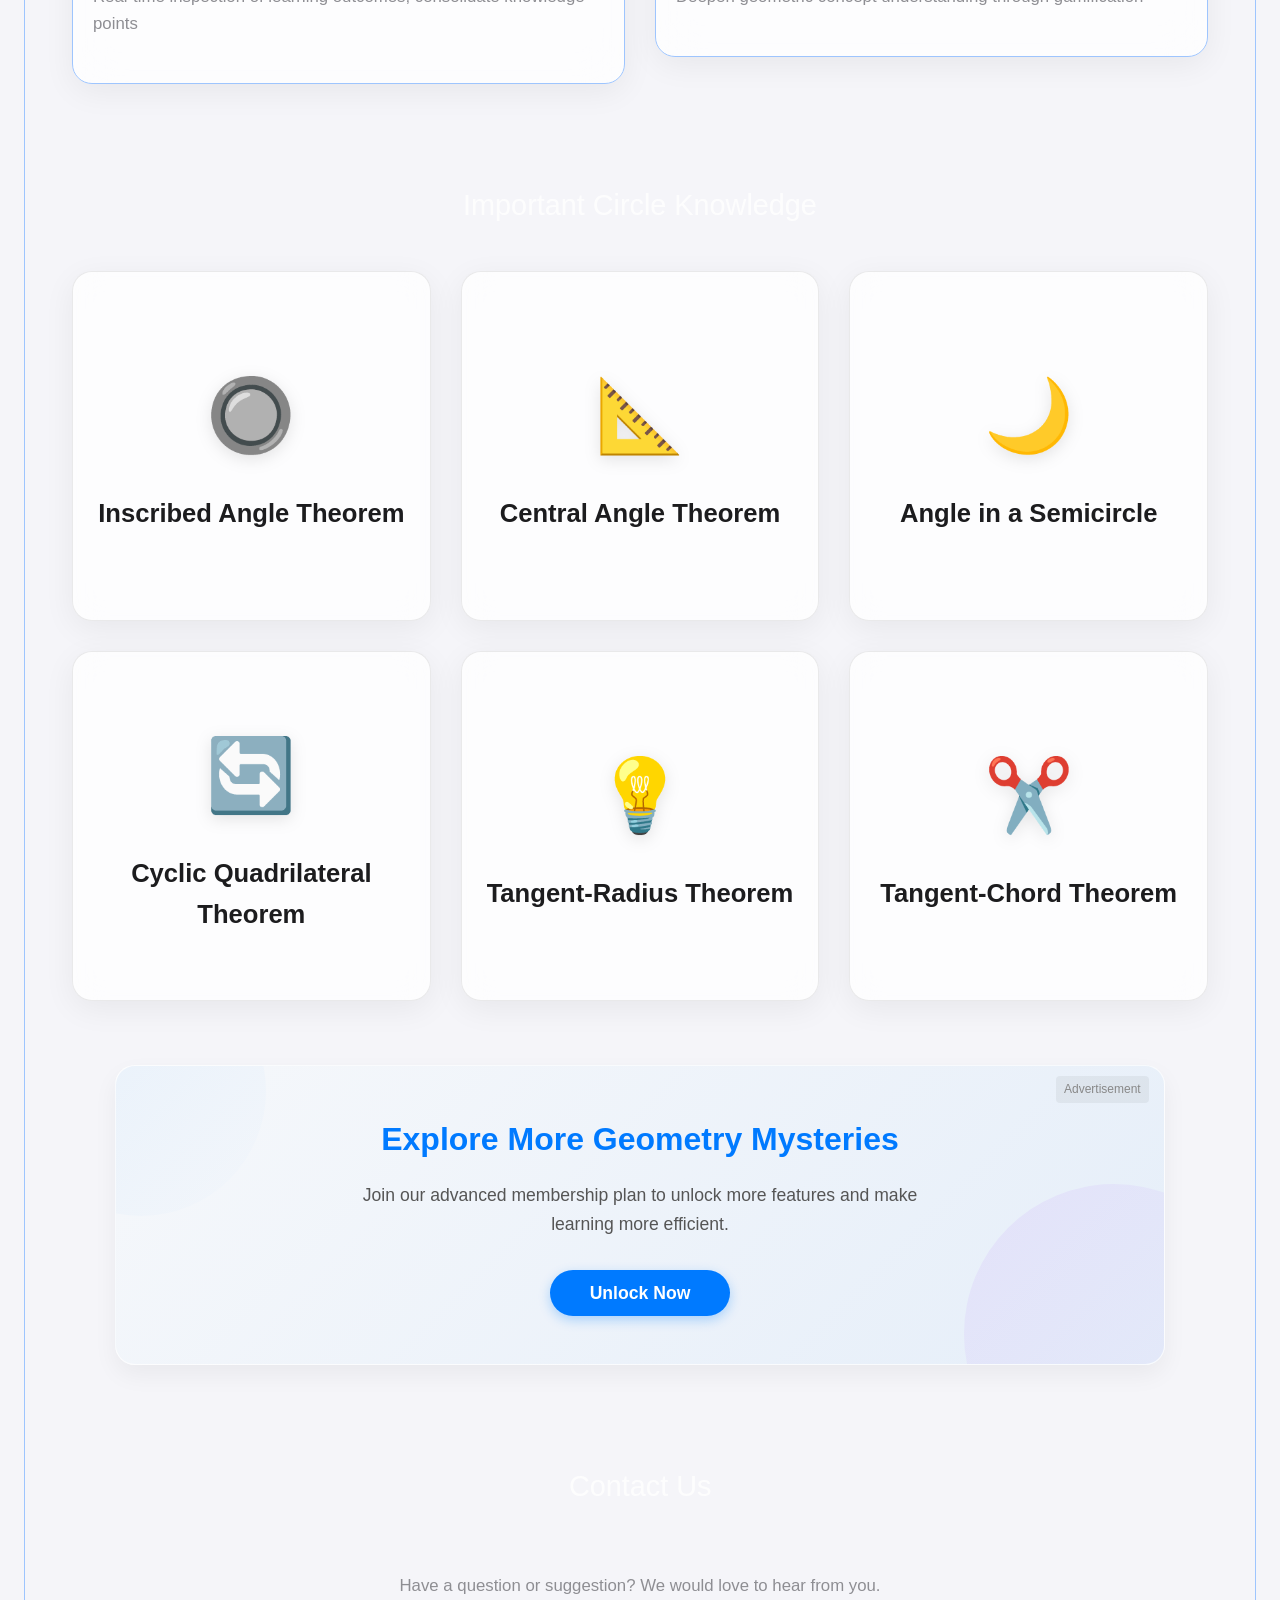
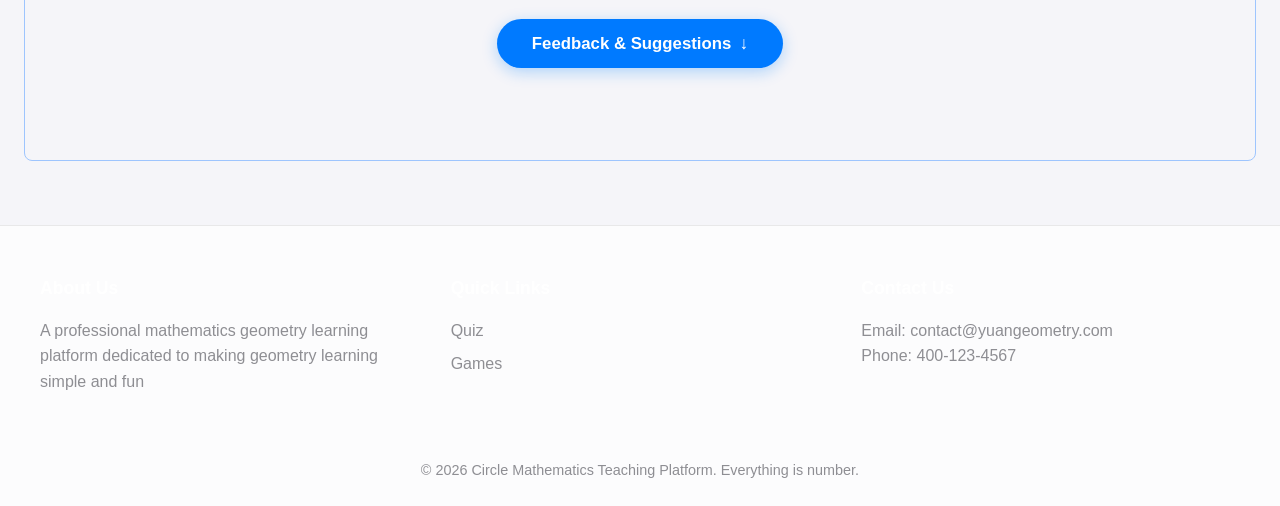
==== commit 9a462281: "4.3 1.Add an AI search blank based on key words abstraction 2.UI update and re enforced different p" ====
--- a/index.html
+++ b/index.html
@@ -26,18 +26,30 @@
 
                     <!-- 首页顶部搜索框 -->
                     <div class="hero-search-box">
-                        <input type="text" class="hero-search-input" placeholder="搜索知识点，如：垂径定理、圆周角..."
+                        <input type="text" class="hero-search-input" placeholder="向AI助手提问，如：什么是垂径定理？"
                             data-i18n-placeholder="hero.searchPlaceholder" />
-                        <button class="hero-search-btn">
-                            <span class="search-icon">🔍</span>
+                        <button class="hero-search-btn" id="ai-search-btn">
+                            <span class="search-icon" data-i18n="hero.askAi">✨ 提问</span>
                         </button>
                     </div>
 
-                    <div class="hero-buttons" style="display: flex; gap: 1rem;">
-                        <a href="./quiz/quiz.html" data-i18n="hero.startLearning"
-                            style="flex: 1; text-align: center; text-decoration: none; background: linear-gradient(180deg, rgba(255, 255, 255, 0.15), rgba(255, 255, 255, 0)), var(--accent-blue); color: white; padding: 1.125rem; border-radius: 16px; font-size: 1.125rem; font-weight: 600; box-shadow: 0 4px 12px rgba(10, 132, 255, 0.25), inset 0 1px 1px rgba(255, 255, 255, 0.2); transition: all 0.3s ease;">开始学习</a>
-                        <a href="./game/game_page.html" data-i18n="hero.geometryGames"
-                            style="flex: 1; text-align: center; text-decoration: none; background: rgba(255, 255, 255, 0.05); border: 1px solid var(--border-strong); color: var(--text-primary); padding: 1.125rem; border-radius: 16px; font-size: 1.125rem; font-weight: 600; backdrop-filter: blur(20px); transition: all 0.3s ease;">几何游戏</a>
+                    <!-- AI 聊天回答区域 -->
+                    <div id="ai-chat-response"
+                        style="display: none; margin-top: 1rem; background: rgba(255, 255, 255, 0.1); border: 1px solid rgba(255, 255, 255, 0.2); backdrop-filter: blur(20px); padding: 1.25rem; border-radius: 16px; color: var(--text-primary); text-align: left; font-size: 1rem; line-height: 1.6; box-shadow: 0 4px 12px rgba(0, 0, 0, 0.1);">
+                        <div class="ai-loading" style="display:none; color: var(--accent-blue); font-weight: bold;"
+                            data-i18n="hero.aiThinking">✨ AI 正在思考中...</div>
+                        <div class="ai-answer" style="display:none;"></div>
+                    </div>
+
+                    <div class="hero-buttons">
+                        <a href="./quiz/quiz.html" class="btn-hero-primary" data-i18n="hero.startLearning">
+                            <span class="btn-shimmer"></span>
+                            <span class="btn-label">开始测验</span>
+                        </a>
+                        <a href="./game/game_page.html" class="btn-hero-secondary" data-i18n="hero.geometryGames">
+                            <span class="btn-border-glow"></span>
+                            <span class="btn-label">几何游戏</span>
+                        </a>
                     </div>
                 </div>
 
@@ -66,8 +78,8 @@
                                     <i class="feature-icon">📚</i>
                                 </div>
                                 <div class="item_content content_active">
-                                    <h3 data-i18n="features.systematic">系统教学</h3>
-                                    <p data-i18n="features.systematicDesc">从基础到进阶，系统化学习几何知识</p>
+                                    <h3 data-i18n="features.systematic">记忆卡片</h3>
+                                    <p data-i18n="features.systematicDesc">包含圆的六个定理的知识翻转卡片，可交互</p>
                                 </div>
                             </div>
                         </div>
@@ -203,124 +215,167 @@
                 </div>
             </div>
 
+            <!-- 广告展示区 -->
+            <div class="ads-banner-section"
+                style="padding: 2rem 0; width: 100%; display: flex; justify-content: center; align-items: center;">
+                <div class="ads-banner-container"
+                    style="max-width: 1200px; width: 90%; background: linear-gradient(135deg, #f6f8fb, #e5eef9); border-radius: 20px; padding: 3rem 2rem; display: flex; flex-direction: column; align-items: center; justify-content: center; box-shadow: 0 10px 25px rgba(0,0,0,0.05); position: relative; overflow: hidden; border: 1px solid rgba(255,255,255,0.7);">
+                    <div
+                        style="position: absolute; top: 10px; right: 15px; background: rgba(0,0,0,0.05); padding: 4px 8px; border-radius: 4px; font-size: 0.75rem; color: #888;">
+                        Advertisement</div>
+                    <h3 data-i18n="knowledge.ExploreMoreGeometryMysteries"
+                        style="font-size: 2rem; font-weight: 700; color: var(--accent-blue, #0a84ff); margin-bottom: 1rem; z-index: 1;">
+                        探索更多几何奥秘</h3>
+                    <p data-i18n="knowledge.ExploreMoreGeometryMysteriesDesc" style="font-size: 1.1rem; color: #555;
+                        margin-bottom: 2rem; text-align: center; max-width: 600px; z-index: 1;">加入我们的高级会员计划，
+                        解锁更多功能，让学习更高效。
+                    </p>
+                    <button
+                        style="background: var(--accent-blue, #0a84ff); color: white; border: none; padding: 0.8rem 2.5rem; border-radius: 30px; font-size: 1.1rem; font-weight: 600; cursor: pointer; box-shadow: 0 4px 12px rgba(10, 132, 255, 0.3); transition: transform 0.2s, box-shadow 0.2s; z-index: 1;"
+                        onmouseover="this.style.transform='scale(1.05)'" onmouseout="this.style.transform='scale(1)'"
+                        data-i18n="knowledge.ExploreMoreGeometryMysteriesBtn">立即解锁</button>
+                    <!-- Background decorative circles -->
+                    <div
+                        style="position: absolute; width: 250px; height: 250px; border-radius: 50%; background: linear-gradient(135deg, rgba(10, 132, 255, 0.08), rgba(10, 132, 255, 0)); top: -100px; left: -100px; z-index: 0;">
+                    </div>
+                    <div
+                        style="position: absolute; width: 300px; height: 300px; border-radius: 50%; background: linear-gradient(135deg, rgba(150, 50, 255, 0.08), rgba(150, 50, 255, 0)); bottom: -120px; right: -100px; z-index: 0;">
+                    </div>
+                </div>
+            </div>
+
+            <!-- Contact Us 联系我们 -->
+            <div class="contact-section">
+                <div class="contact-section-inner">
+
+                    <div class="contact-section-header">
+                        <h2 data-i18n="contact.title">联系我们</h2>
+                        <p data-i18n="contact.subtitle">有任何问题或建议？我们很乐意倾听。</p>
+                        <button id="toggle-feedback-btn" class="feedback-toggle-btn"
+                            data-i18n="contact.toggleBtn">反馈建议</button>
+                    </div>
+
+                    <div id="collapsible-contact-form" class="contact-collapsible-container">
+                        <!-- Demo Mode Notice -->
+                        <!--<div class="contact-demo-notice" role="note">
+                            <span aria-hidden="true">🧪</span>
+                            <span data-i18n="contact.demoNotice">这是演示表单，填写信息不会被实际发送。</span>
+                        </div>-->
+
+                        <form id="contact-form" class="contact-form" novalidate aria-label="联系我们表单">
+
+                            <!-- Row: Name + Pronouns -->
+                            <div class="contact-row">
+                                <div class="contact-field-group">
+                                    <label for="contact-name">
+                                        <span data-i18n="contact.name">您的姓名</span>
+                                        <span class="req-label" data-i18n="contact.required">（必填）</span>
+                                    </label>
+                                    <input type="text" id="contact-name" name="name" autocomplete="name"
+                                        placeholder="请输入您的姓名" data-i18n-placeholder="contact.namePlaceholder"
+                                        aria-required="true" class="contact-input" />
+                                </div>
+
+                                <!-- Inclusive Design: pronouns, not gender -->
+                                <div class="contact-field-group">
+                                    <label for="contact-pronouns">
+                                        <span data-i18n="contact.pronouns">代词（可选）</span>
+                                        <span class="opt-label" data-i18n="contact.pronounsHint">— 方便正确称呼您</span>
+                                    </label>
+                                    <select id="contact-pronouns" name="pronouns" class="contact-input">
+                                        <option value="" data-i18n="contact.pronounsSelect">请选择或留空</option>
+                                        <option value="he/him" data-i18n="contact.pronounsHe">He / Him（他）</option>
+                                        <option value="she/her" data-i18n="contact.pronounsShe">She / Her（她）</option>
+                                        <option value="they/them" data-i18n="contact.pronounsThey">They / Them（TA）
+                                        </option>
+                                        <option value="prefer-not" data-i18n="contact.pronounsPreferNot">不透露</option>
+                                    </select>
+                                </div>
+                            </div>
+
+                            <!-- Email -->
+                            <div class="contact-field-group">
+                                <label for="contact-email">
+                                    <span data-i18n="contact.email">电子邮箱</span>
+                                    <span class="req-label" data-i18n="contact.required">（必填）</span>
+                                </label>
+                                <input type="email" id="contact-email" name="email" autocomplete="email"
+                                    placeholder="your@email.com" data-i18n-placeholder="contact.emailPlaceholder"
+                                    aria-required="true" class="contact-input" />
+                            </div>
+
+                            <!-- Subject -->
+                            <div class="contact-field-group">
+                                <label for="contact-subject">
+                                    <span data-i18n="contact.subject">主题</span>
+                                    <span class="req-label" data-i18n="contact.required">（必填）</span>
+                                </label>
+                                <select id="contact-subject" name="subject" class="contact-input" aria-required="true">
+                                    <option value="" data-i18n="contact.subjectSelect">请选择主题</option>
+                                    <option value="feedback" data-i18n="contact.subjectFeedback">产品反馈</option>
+                                    <option value="bug" data-i18n="contact.subjectBug">问题报告</option>
+                                    <option value="collaboration" data-i18n="contact.subjectCollaboration">合作咨询</option>
+                                    <option value="accessibility" data-i18n="contact.subjectAccessibility">无障碍反馈
+                                    </option>
+                                    <option value="other" data-i18n="contact.subjectOther">其他</option>
+                                </select>
+                            </div>
+
+                            <!-- Message -->
+                            <div class="contact-field-group">
+                                <label for="contact-message">
+                                    <span data-i18n="contact.message">留言内容</span>
+                                    <span class="req-label" data-i18n="contact.required">（必填）</span>
+                                </label>
+                                <textarea id="contact-message" name="message" rows="5" placeholder="请输入您的留言..."
+                                    data-i18n-placeholder="contact.messagePlaceholder" aria-required="true"
+                                    class="contact-input contact-textarea"></textarea>
+                            </div>
+
+                            <!-- Ethical Data: Privacy Notice -->
+                            <div class="contact-privacy-notice" role="note">
+                                <p data-i18n="contact.privacyNotice">🔒 数据透明声明：您提交的信息仅用于回复本次来信，不会与第三方共享，保留期不超过 90
+                                    天。这是演示表单—数据不会实际发送。</p>
+                            </div>
+
+                            <!-- Ethical Data: Granular Consent -->
+                            <fieldset class="consent-group" aria-label="数据使用同意">
+                                <legend class="consent-legend" data-i18n="contact.consentLegend">数据使用同意</legend>
+                                <label class="consent-item">
+                                    <input type="checkbox" id="consent-reply" name="consent-reply" aria-required="true">
+                                    <span data-i18n="contact.consentReply">我同意平台通过我填写的邮箱联系我，以回复本次留言</span>
+                                    <span class="req-label" data-i18n="contact.required">（必填）</span>
+                                </label>
+                                <label class="consent-item">
+                                    <input type="checkbox" id="consent-newsletter" name="consent-newsletter">
+                                    <span data-i18n="contact.consentNewsletter">我愿意接收平台学习资讯与更新通知</span>
+                                    <span class="opt-label" data-i18n="contact.optional2">— 可选，可随时取消</span>
+                                </label>
+                            </fieldset>
+
+                            <!-- Validation Message -->
+                            <div id="contact-validation-msg" class="contact-validation-msg" style="display:none;"
+                                role="alert" aria-live="polite"></div>
+
+                            <button type="submit" class="contact-submit-btn" id="contact-submit-btn">
+                                <span data-i18n="contact.submit">发送留言</span>
+                            </button>
+
+                        </form>
+
+                        <!-- Success Toast -->
+                        <div id="contact-success-toast" class="contact-success-toast" style="display:none;"
+                            role="status" aria-live="polite">
+                            <span aria-hidden="true">✅ </span><span
+                                data-i18n="contact.successMsg">留言已提交！我们将尽快与您联系。（演示模式）</span>
+                        </div>
+                    </div>
+
+                </div>
+            </div>
 
         </section>
 
-        <!-- 检测模块 -->
-        <section id="quiz" class="module">
-            <h2 data-i18n="quiz.title">随堂检测</h2>
-            <div class="quiz-item">
-                <p data-i18n="quiz.question1">1. 垂径定理的内容是？</p>
-                <textarea placeholder="请输入您的答案..." data-i18n-placeholder="quiz.answer"></textarea>
-            </div>
-            <div class="quiz-item">
-                <p data-i18n="quiz.question2">2. 圆的标准方程是什么？</p>
-                <textarea placeholder="请输入您的答案..." data-i18n-placeholder="quiz.answer"></textarea>
-            </div>
-            <button class="submit-btn" data-i18n="quiz.submit">提交答卷</button>
-        </section>
-
-        <!-- 游戏模块 -->
-        <section id="game" class="module">
-            <h2 data-i18n="game.title">几何挑战游戏</h2>
-            <div class="game-canvas">
-                <!-- 这里通常放置Canvas或游戏组件 -->
-                <p data-i18n="game.loading">几何拼图游戏加载中...</p>
-                <button class="submit-btn" data-i18n="game.start">开始游戏</button>
-            </div>
-        </section>
-
-        <!-- 设置模块 -->
-        <section id="settings" class="module">
-            <h2 data-i18n="settings.title">设置</h2>
-
-            <div class="settings-section">
-                <h3 data-i18n="settings.appearance">外观</h3>
-                <div class="settings-container">
-                    <div class="setting-item">
-                        <label data-i18n="settings.fontSize">字体大小</label>
-                        <select id="settings-font-size" class="input-field">
-                            <option value="small" data-i18n="settings.fontSizeSmall">小</option>
-                            <option value="medium" data-i18n="settings.fontSizeMedium" selected>中</option>
-                            <option value="large" data-i18n="settings.fontSizeLarge">大</option>
-                            <option value="xlarge" data-i18n="settings.fontSizeXLarge">特大</option>
-                        </select>
-                    </div>
-
-                    <div class="setting-item">
-                        <label data-i18n="settings.eyeProtectionMode">护眼模式</label>
-                        <div class="toggle-switch">
-                            <input type="checkbox" id="settings-eye-protection-mode">
-                            <label for="settings-eye-protection-mode" class="toggle-label"></label>
-                        </div>
-                    </div>
-                </div>
-            </div>
-
-            <div class="settings-section">
-                <h3 data-i18n="settings.language">语言</h3>
-                <div class="settings-container">
-                    <div class="setting-item">
-                        <label data-i18n="settings.displayLanguage">显示语言</label>
-                        <select id="settings-language" class="input-field">
-                            <option value="zh">中文</option>
-                            <option value="en">English</option>
-                        </select>
-                    </div>
-
-                </div>
-            </div>
-
-
-
-            <div class="settings-section">
-                <h3 data-i18n="settings.privacy">隐私和安全</h3>
-                <div class="settings-container">
-                    <div class="setting-item">
-                        <label data-i18n="settings.notifications">通知</label>
-                        <div class="toggle-switch">
-                            <input type="checkbox" id="settings-notifications" checked>
-                            <label for="settings-notifications" class="toggle-label"></label>
-                        </div>
-                    </div>
-                    <div class="setting-item">
-                        <label data-i18n="settings.dataCollection">数据收集</label>
-                        <div class="toggle-switch">
-                            <input type="checkbox" id="settings-data-collection">
-                            <label for="settings-data-collection" class="toggle-label"></label>
-                        </div>
-                    </div>
-                    <div class="setting-item">
-                        <label data-i18n="settings.cookies">Cookie</label>
-                        <div class="toggle-switch">
-                            <input type="checkbox" id="settings-cookies" checked>
-                            <label for="settings-cookies" class="toggle-label"></label>
-                        </div>
-                    </div>
-                </div>
-            </div>
-
-            <div class="settings-section">
-                <h3 data-i18n="settings.advanced">高级</h3>
-                <div class="settings-container">
-                    <div class="setting-item">
-                        <label data-i18n="settings.sound">音效</label>
-                        <div class="toggle-switch">
-                            <input type="checkbox" id="settings-sound" checked>
-                            <label for="settings-sound" class="toggle-label"></label>
-                        </div>
-                    </div>
-                    <div class="setting-item">
-                        <button class="secondary-btn" data-i18n="settings.clearCache">清除缓存</button>
-                        <button class="secondary-btn" data-i18n="settings.resetSettings">重置所有设置</button>
-                    </div>
-                </div>
-            </div>
-
-            <div class="settings-footer">
-                <button class="submit-btn" data-i18n="settings.save">应用设置</button>
-            </div>
-        </section>
     </main>
 
     <!-- 底部 -->
@@ -347,6 +402,56 @@
     </footer>
 
     <script src="script.js"></script>
+
+    <!-- Cookie 接受弹窗 -->
+    <div id="cookie-consent-popup"
+        style="position: fixed; bottom: 20px; left: 50%; transform: translateX(-50%); width: 90%; max-width: 600px; background: var(--card-bg, rgba(255, 255, 255, 0.95)); backdrop-filter: blur(20px); -webkit-backdrop-filter: blur(20px); padding: 1.5rem; border-radius: 16px; box-shadow: 0 10px 40px rgba(0, 0, 0, 0.1), 0 1px 3px rgba(0,0,0,0.05); border: 1px solid var(--border-light, rgba(220, 220, 220, 0.5)); display: flex; align-items: center; justify-content: space-between; gap: 1.5rem; z-index: 1000; transition: bottom 0.5s ease-in-out, opacity 0.5s ease-in-out;">
+        <div style="flex: 1;">
+            <p style="margin: 0; font-size: 0.95rem; color: var(--text-primary, #333); line-height: 1.5;">我们使用 Cookie
+                来提升您的浏览体验，分析网站流量并提供个性化内容。继续使用本网站即表示您同意我们使用 Cookie。</p>
+        </div>
+        <div style="display: flex; gap: 0.5rem; flex-shrink: 0;">
+            <button id="decline-cookie-btn"
+                style="background: transparent; color: var(--text-secondary, #666); border: 1px solid var(--border-light, #ccc); padding: 0.6rem 1.2rem; border-radius: 8px; font-size: 0.9rem; font-weight: 500; cursor: pointer; transition: background 0.2s;"
+                onmouseover="this.style.background='var(--border-light, rgba(0,0,0,0.05))'"
+                onmouseout="this.style.background='transparent'">拒绝</button>
+            <button id="accept-cookie-btn"
+                style="background: var(--accent-blue, #0a84ff); color: white; border: none; padding: 0.6rem 1.2rem; border-radius: 8px; font-size: 0.9rem; font-weight: 600; cursor: pointer; box-shadow: 0 2px 8px rgba(10, 132, 255, 0.3); transition: background 0.2s;"
+                onmouseover="this.style.background='#0071e3'"
+                onmouseout="this.style.background='var(--accent-blue, #0a84ff)'">接受全部</button>
+        </div>
+    </div>
+
+    <script>
+        document.addEventListener("DOMContentLoaded", function () {
+            const cookiePopup = document.getElementById('cookie-consent-popup');
+            const acceptBtn = document.getElementById('accept-cookie-btn');
+            const declineBtn = document.getElementById('decline-cookie-btn');
+
+            // 为了方便测试和更新弹窗设计，这里重置了一下存储的 key
+            // if(localStorage.getItem('cookieConsent_v2')) {
+            //     cookiePopup.style.display = 'none';
+            // }
+
+            function closePopup() {
+                cookiePopup.style.opacity = '0';
+                cookiePopup.style.bottom = '-100px';
+                setTimeout(() => {
+                    cookiePopup.style.display = 'none';
+                }, 500);
+            }
+
+            acceptBtn.addEventListener('click', function () {
+                localStorage.setItem('cookieConsent_v2', 'accepted');
+                closePopup();
+            });
+
+            declineBtn.addEventListener('click', function () {
+                localStorage.setItem('cookieConsent_v2', 'declined');
+                closePopup();
+            });
+        });
+    </script>
 </body>
 
 </html>
--- a/style.css
+++ b/style.css
@@ -27,6 +27,11 @@
     min-height: 100vh;
     overflow-x: hidden;
     background-attachment: fixed;
+    /* Ambient Glow — matches quiz page */
+    background-image:
+        radial-gradient(circle at 15% 0%, rgba(0, 113, 227, 0.04) 0%, transparent 40%),
+        radial-gradient(circle at 85% 100%, rgba(48, 209, 88, 0.04) 0%, transparent 40%);
+    transition: background-color 0.4s ease, color 0.4s ease;
 }
 
 /* 护眼模式的专属高对比紫色背景与渐变效果 */
@@ -163,7 +168,7 @@
     --bs-form-invalid-border-color: #dc3545;
 
     /* Apple Light/Dark Theme Variables */
-    --bg-color: #FFFFFF;
+    --bg-color: #F5F5F9;
     --card-bg: rgba(255, 255, 255, 0.75);
     --text-primary: #1C1C1E;
     --text-secondary: #8E8E93;
@@ -188,18 +193,34 @@
     --gradient-primary: linear-gradient(135deg, var(--accent-blue) 0%, #005bb5 100%);
 }
 
-@media (prefers-color-scheme: dark) {
-    :root {
-        --bg-color: #000000;
-        --card-bg: rgba(28, 28, 30, 0.75);
-        --text-primary: #F5F5F7;
-        --text-secondary: #A1A1A6;
-        --border-light: rgba(255, 255, 255, 0.08);
-        --border-strong: rgba(255, 255, 255, 0.15);
-        --shadow-card: 0 8px 32px rgba(0, 0, 0, 0.6);
-        --shadow-hover: 0 16px 48px rgba(0, 0, 0, 0.8);
-        --text-dark: #FFFFFF;
-    }
+:root[data-theme="dark"] {
+    --bg-color: #000000;
+    --card-bg: rgba(28, 28, 30, 0.75);
+    --text-primary: #F5F5F7;
+    --text-secondary: #A1A1A6;
+    --border-light: rgba(255, 255, 255, 0.08);
+    --border-strong: rgba(255, 255, 255, 0.15);
+    --shadow-card: 0 8px 32px rgba(0, 0, 0, 0.6);
+    --shadow-hover: 0 16px 48px rgba(0, 0, 0, 0.8);
+    --text-dark: #FFFFFF;
+}
+
+:root[data-theme="dark"] body {
+    background-image:
+        radial-gradient(circle at 15% 0%, rgba(0, 113, 227, 0.12) 0%, transparent 50%),
+        radial-gradient(circle at 85% 100%, rgba(48, 209, 88, 0.10) 0%, transparent 50%);
+}
+
+:root[data-theme="light"] {
+    --bg-color: #F5F5F9;
+    --card-bg: rgba(255, 255, 255, 0.75);
+    --text-primary: #1C1C1E;
+    --text-secondary: #8E8E93;
+    --border-light: rgba(0, 0, 0, 0.08);
+    --border-strong: rgba(0, 0, 0, 0.15);
+    --shadow-card: 0 8px 32px rgba(0, 0, 0, 0.06);
+    --shadow-hover: 0 16px 48px rgba(0, 0, 0, 0.1);
+    --text-dark: #1C1C1E;
 }
 
 /* 平滑滚动 */
@@ -1525,57 +1546,37 @@
     margin: 0 auto;
 }
 
-/* 知识点部分样式 - 幻灯片 */
+/* 知识点部分样式 - 翻转卡片 */
 .knowledge-section {
     margin-top: 4rem;
     padding: 3rem 2rem;
-    background-color: #312352;
+    background-color: transparent;
     border-radius: var(--border-radius);
-    border: 1px solid rgba(52, 152, 219, 0.2);
-    box-shadow: 0 4px 15px rgba(0, 0, 0, 0.1);
+    border: none;
+    box-shadow: none;
 }
 
 .knowledge-section h2 {
     font-size: 2.5rem;
-    color: white;
+    color: var(--text-primary);
     text-align: center;
     margin-bottom: 3rem;
     font-weight: 700;
-    background: var(--gradient-primary);
-    padding: 1.5rem 2rem;
-    border-radius: var(--border-radius);
-    box-shadow: 0 8px 25px rgba(0, 0, 0, 0.2);
     transition: all 0.3s ease;
-    background-size: 200% 200%;
-    text-shadow: 0 2px 4px rgba(0, 0, 0, 0.3);
-    animation: gradient-shift 3s ease-in-out infinite;
-}
-
-@keyframes gradient-shift {
-
-    0%,
-    100% {
-        background-position: 0% 50%;
-    }
-
-    50% {
-        background-position: 100% 50%;
-    }
 }
 
 .knowledge-section h2:hover {
     transform: scale(1.02);
-    box-shadow: 0 10px 30px rgba(0, 0, 0, 0.3);
 }
 
 /* 检测介绍部分样式 - 幻灯片 */
 .quiz-intro-section {
     margin-top: 4rem;
     padding: 3rem 2rem;
-    background-color: #312352;
+    background-color: transparent;
     border-radius: var(--border-radius);
-    border: 1px solid rgba(52, 152, 219, 0.2);
-    box-shadow: 0 4px 15px rgba(0, 0, 0, 0.1);
+    border: none;
+    box-shadow: none;
 }
 
 .quiz-intro-section h2 {
@@ -1705,10 +1706,10 @@
 .database-section {
     margin-top: 4rem;
     padding: 3rem 2rem;
-    background-color: #312352;
+    background-color: transparent;
     border-radius: var(--border-radius);
-    border: 1px solid rgba(52, 152, 219, 0.2);
-    box-shadow: 0 4px 15px rgba(0, 0, 0, 0.1);
+    border: none;
+    box-shadow: none;
 }
 
 .database-section h2 {
@@ -1994,9 +1995,9 @@
 
 /* 模块样式 */
 .module {
-    background-color: #312352;
+    background-color: transparent;
     border-radius: var(--bs-border-radius-lg);
-    box-shadow: var(--bs-box-shadow);
+    box-shadow: none;
     padding: 2rem;
     margin-bottom: 2rem;
     display: none;
@@ -2395,8 +2396,8 @@
 
 /* 底部 */
 .main-footer {
-    background-color: #312352;
-    border-top: 1px solid var(--border-color);
+    background-color: var(--card-bg);
+    border-top: 1px solid var(--border-light);
     margin-top: 4rem;
     padding: 3rem 2rem 1.5rem;
     border-radius: 0 0 var(--border-radius) var(--border-radius);
@@ -2809,6 +2810,8 @@
     justify-content: center;
     align-items: center;
     padding: 24px;
+    box-sizing: border-box;
+    overflow-y: auto;
     box-shadow: var(--shadow-card);
     border: 1px solid var(--border-light);
 }
@@ -2845,15 +2848,529 @@
 
 .theorem-img {
     max-width: 100%;
-    max-height: 220px;
+    max-height: 150px;
     object-fit: contain;
-    margin-bottom: 15px;
+    margin-bottom: 10px;
     border-radius: 6px;
     box-shadow: 0 4px 8px rgba(0, 0, 0, 0.15);
+    flex-shrink: 0;
 }
 
 .flip-card-back p {
-    font-size: 1.15rem;
+    font-size: 1.05rem;
     line-height: 1.6;
     font-weight: 500;
+    flex-shrink: 0;
+}
+
+/* ===========================
+   Contact Us Section
+   =========================== */
+.contact-section {
+    padding: 4rem 1.5rem 2rem;
+    width: 100%;
+}
+
+.contact-section-inner {
+    max-width: 760px;
+    margin: 0 auto;
+}
+
+.contact-section-header {
+    text-align: center;
+    margin-bottom: 1.75rem;
+    display: flex;
+    flex-direction: column;
+    align-items: center;
+    gap: 1.25rem;
+}
+
+.contact-section-header p {
+    color: var(--text-secondary, #666);
+    font-size: 1.05rem;
+    margin-top: 0.5rem;
+    line-height: 1.6;
+    max-width: 500px;
+}
+
+/* Feedback Toggle Button */
+.feedback-toggle-btn {
+    background: var(--accent-blue, #0a84ff);
+    color: white;
+    border: none;
+    padding: 0.85rem 2.2rem;
+    border-radius: 30px;
+    font-size: 1.05rem;
+    font-weight: 600;
+    cursor: pointer;
+    transition: all 0.3s cubic-bezier(0.34, 1.56, 0.64, 1);
+    box-shadow: 0 4px 15px rgba(10, 132, 255, 0.3);
+    display: flex;
+    align-items: center;
+    gap: 0.5rem;
+    position: relative;
+    overflow: hidden;
+}
+
+.feedback-toggle-btn:hover {
+    transform: translateY(-3px) scale(1.03);
+    box-shadow: 0 8px 25px rgba(10, 132, 255, 0.4);
+    background: #0071e3;
+}
+
+.feedback-toggle-btn:active {
+    transform: translateY(-1px) scale(0.98);
+}
+
+.feedback-toggle-btn::after {
+    content: '↓';
+    font-size: 1.1rem;
+    transition: transform 0.3s ease;
+}
+
+.contact-collapsible-container.expanded + .contact-section-header .feedback-toggle-btn::after,
+#collapsible-contact-form.expanded ~ .contact-section-header .feedback-toggle-btn::after {
+    /* We'll handle this with a simpler approach in JS or CSS if needed, 
+       but for now let's just use the JS text update. 
+       Actually, let's just make the arrow rotate. */
+}
+
+/* Collapsible Container */
+.contact-collapsible-container {
+    max-height: 0;
+    opacity: 0;
+    overflow: hidden;
+    transition: max-height 0.7s cubic-bezier(0.4, 0, 0.2, 1), 
+                opacity 0.5s ease, 
+                padding 0.7s cubic-bezier(0.4, 0, 0.2, 1);
+    padding: 0;
+}
+
+.contact-collapsible-container.expanded {
+    max-height: 2000px; /* Large enough to fit content */
+    opacity: 1;
+    padding: 1rem 0;
+}
+
+.contact-demo-notice {
+    display: flex;
+    align-items: center;
+    gap: 0.5rem;
+    background: rgba(255, 159, 10, 0.1);
+    border: 1px solid rgba(255, 159, 10, 0.3);
+    border-radius: 10px;
+    padding: 0.6rem 1rem;
+    font-size: 0.875rem;
+    color: #c77b0a;
+    margin-bottom: 1.5rem;
+}
+
+[data-theme="dark"] .contact-demo-notice {
+    color: #ffd60a;
+    background: rgba(255, 214, 10, 0.08);
+    border-color: rgba(255, 214, 10, 0.2);
+}
+
+.contact-form {
+    background: var(--card-bg, rgba(255,255,255,0.85));
+    border: 1px solid var(--border-light, rgba(220,220,220,0.5));
+    border-radius: 24px;
+    padding: 2.5rem;
+    backdrop-filter: blur(24px);
+    -webkit-backdrop-filter: blur(24px);
+    box-shadow: 0 8px 32px rgba(0,0,0,0.07), 0 1px 3px rgba(0,0,0,0.04);
+    display: flex;
+    flex-direction: column;
+    gap: 1.5rem;
+}
+
+.contact-row {
+    display: grid;
+    grid-template-columns: 1fr 1fr;
+    gap: 1.25rem;
+}
+
+@media (max-width: 600px) {
+    .contact-row {
+        grid-template-columns: 1fr;
+    }
+    .contact-form {
+        padding: 1.5rem;
+    }
+}
+
+.contact-field-group {
+    display: flex;
+    flex-direction: column;
+    gap: 0.45rem;
+}
+
+.contact-field-group label {
+    font-size: 0.9rem;
+    font-weight: 600;
+    color: var(--text-primary);
+    display: flex;
+    align-items: baseline;
+    flex-wrap: wrap;
+    gap: 0.2rem;
+}
+
+.req-label {
+    color: var(--accent-blue, #0a84ff);
+    font-weight: 400;
+    font-size: 0.8rem;
+}
+
+.opt-label {
+    color: var(--text-secondary, #888);
+    font-weight: 400;
+    font-size: 0.8rem;
+}
+
+.contact-input {
+    width: 100%;
+    padding: 0.8rem 1rem;
+    border: 1.5px solid var(--border-light, rgba(220,220,220,0.6));
+    border-radius: 12px;
+    font-size: 0.95rem;
+    font-family: inherit;
+    background: rgba(255, 255, 255, 0.5);
+    color: var(--text-primary);
+    transition: border-color 0.2s ease, box-shadow 0.2s ease;
+    outline: none;
+    box-sizing: border-box;
+    -webkit-appearance: none;
+    appearance: none;
+}
+
+[data-theme="dark"] .contact-input,
+body.eye-protection-mode .contact-input {
+    background: rgba(255, 255, 255, 0.06);
+    border-color: var(--border-strong, rgba(255,255,255,0.15));
+    color: var(--text-primary, #f5f5f7);
+}
+
+.contact-input:focus {
+    border-color: var(--accent-blue, #0a84ff);
+    box-shadow: 0 0 0 3.5px rgba(10, 132, 255, 0.15);
+    background: rgba(255, 255, 255, 0.8);
+}
+
+[data-theme="dark"] .contact-input:focus,
+body.eye-protection-mode .contact-input:focus {
+    background: rgba(255, 255, 255, 0.1);
+}
+
+.contact-input::placeholder {
+    color: var(--text-secondary, #aaa);
+    opacity: 0.8;
+}
+
+.contact-textarea {
+    resize: vertical;
+    min-height: 130px;
+    line-height: 1.6;
+}
+
+/* Select arrow */
+select.contact-input {
+    background-image: url("data:image/svg+xml,%3Csvg xmlns='http://www.w3.org/2000/svg' width='12' height='12' fill='%23888' viewBox='0 0 16 16'%3E%3Cpath d='M8 11l-5-5 1.41-1.41L8 8.17l3.59-3.58L13 6l-5 5z'/%3E%3C/svg%3E");
+    background-repeat: no-repeat;
+    background-position: right 1rem center;
+    background-size: 13px;
+    padding-right: 2.5rem;
+    cursor: pointer;
+}
+
+.contact-privacy-notice {
+    background: rgba(10, 132, 255, 0.05);
+    border: 1px solid rgba(10, 132, 255, 0.18);
+    border-radius: 10px;
+    padding: 0.875rem 1rem;
+    font-size: 0.85rem;
+    color: var(--text-secondary, #666);
+    line-height: 1.65;
+}
+
+/* Consent fieldset */
+.consent-group {
+    border: none;
+    padding: 0;
+    margin: 0;
+    display: flex;
+    flex-direction: column;
+    gap: 0.9rem;
+}
+
+.consent-legend {
+    font-size: 0.9rem;
+    font-weight: 600;
+    color: var(--text-primary);
+    margin-bottom: 0.6rem;
+    display: block;
+}
+
+.consent-item {
+    display: flex;
+    align-items: flex-start;
+    gap: 0.6rem;
+    cursor: pointer;
+    font-size: 0.88rem;
+    color: var(--text-primary);
+    line-height: 1.55;
+    flex-wrap: wrap;
+}
+
+.consent-item input[type="checkbox"] {
+    width: 17px;
+    height: 17px;
+    flex-shrink: 0;
+    margin-top: 2px;
+    accent-color: var(--accent-blue, #0a84ff);
+    cursor: pointer;
+    border-radius: 4px;
+}
+
+.contact-validation-msg {
+    font-size: 0.875rem;
+    color: #ff453a;
+    background: rgba(255, 69, 58, 0.08);
+    border: 1px solid rgba(255, 69, 58, 0.25);
+    border-radius: 8px;
+    padding: 0.6rem 0.875rem;
+}
+
+.contact-submit-btn {
+    background: linear-gradient(135deg, #0a84ff 0%, #5e5ce6 100%);
+    color: #fff;
+    border: none;
+    padding: 0.95rem 2.5rem;
+    border-radius: 14px;
+    font-size: 1rem;
+    font-weight: 600;
+    cursor: pointer;
+    transition: transform 0.25s ease, box-shadow 0.25s ease;
+    box-shadow: 0 4px 16px rgba(10, 132, 255, 0.3), inset 0 1px 1px rgba(255,255,255,0.2);
+    align-self: flex-end;
+    letter-spacing: 0.02em;
+    font-family: inherit;
+}
+
+.contact-submit-btn:hover {
+    transform: translateY(-2px);
+    box-shadow: 0 8px 24px rgba(10, 132, 255, 0.38), inset 0 1px 1px rgba(255,255,255,0.2);
+}
+
+.contact-submit-btn:active {
+    transform: translateY(0);
+    box-shadow: 0 2px 8px rgba(10, 132, 255, 0.25);
+}
+
+.contact-success-toast {
+    margin-top: 1.5rem;
+    padding: 1rem 1.5rem;
+    background: rgba(48, 209, 88, 0.1);
+    border: 1px solid rgba(48, 209, 88, 0.35);
+    border-radius: 14px;
+    color: #30d158;
+    font-weight: 600;
+    text-align: center;
+    font-size: 1rem;
+    animation: contactFadeIn 0.4s ease;
+}
+
+@keyframes contactFadeIn {
+    from { opacity: 0; transform: translateY(10px); }
+    to   { opacity: 1; transform: translateY(0); }
+}
+
+/* ===========================
+   Hero Buttons — Special FX
+   =========================== */
+
+/* Layout */
+.hero-buttons {
+    display: flex;
+    gap: 1rem;
+}
+
+/* ── Shared base ── */
+.btn-hero-primary,
+.btn-hero-secondary {
+    position: relative;
+    flex: 1;
+    display: flex;
+    align-items: center;
+    justify-content: center;
+    overflow: hidden;
+    text-decoration: none;
+    border-radius: 16px;
+    padding: 1.125rem 1rem;
+    font-size: 1.125rem;
+    font-weight: 600;
+    font-family: inherit;
+    cursor: pointer;
+    /* spring-like bounce */
+    transition: transform 0.25s cubic-bezier(0.34, 1.56, 0.64, 1),
+                box-shadow 0.3s ease;
+    -webkit-tap-highlight-color: transparent;
+    user-select: none;
+}
+
+/* press down */
+.btn-hero-primary:active,
+.btn-hero-secondary:active {
+    transform: scale(0.96) !important;
+    transition-duration: 0.1s;
+}
+
+/* btn-label sits above pseudo-elements */
+.btn-hero-primary .btn-label,
+.btn-hero-secondary .btn-label {
+    position: relative;
+    z-index: 2;
+    pointer-events: none;
+}
+
+/* ── Primary: blue solid with shimmer ── */
+.btn-hero-primary {
+    background: linear-gradient(180deg, rgba(255,255,255,0.15) 0%, rgba(255,255,255,0) 100%),
+                var(--accent-blue, #0a84ff);
+    color: #fff;
+    box-shadow:
+        0 4px 14px rgba(10, 132, 255, 0.35),
+        inset 0 1px 1px rgba(255,255,255,0.22);
+}
+
+.btn-hero-primary:hover {
+    transform: translateY(-3px) scale(1.02);
+    box-shadow:
+        0 10px 30px rgba(10, 132, 255, 0.45),
+        0 2px 8px rgba(10, 132, 255, 0.2),
+        inset 0 1px 1px rgba(255,255,255,0.22);
+}
+
+/* shimmer sweep element */
+.btn-shimmer {
+    position: absolute;
+    inset: 0;
+    z-index: 1;
+    border-radius: inherit;
+    background: linear-gradient(
+        110deg,
+        transparent 30%,
+        rgba(255,255,255,0.35) 50%,
+        transparent 70%
+    );
+    background-size: 250% 100%;
+    background-position: 150% center;
+    transition: background-position 0s;
+    pointer-events: none;
+}
+
+/* trigger shimmer on hover */
+.btn-hero-primary:hover .btn-shimmer {
+    background-position: -50% center;
+    transition: background-position 0.55s ease;
+}
+
+/* continuous idle shimmer animation */
+@keyframes shimmerIdle {
+    0%   { background-position: 150% center; }
+    100% { background-position: -50% center; }
+}
+
+.btn-hero-primary .btn-shimmer {
+    animation: shimmerIdle 2.8s ease-in-out infinite;
+}
+
+.btn-hero-primary:hover .btn-shimmer {
+    animation: none;
+}
+
+/* ── Secondary: ghost glass with border glow ── */
+.btn-hero-secondary {
+    background: rgba(255,255,255,0.05);
+    color: var(--text-primary);
+    border: 1px solid var(--border-strong, rgba(100,100,100,0.3));
+    backdrop-filter: blur(20px);
+    -webkit-backdrop-filter: blur(20px);
+    box-shadow: none;
+}
+
+.btn-hero-secondary:hover {
+    transform: translateY(-3px) scale(1.02);
+    background: rgba(255,255,255,0.12);
+    box-shadow: 0 8px 24px rgba(0,0,0,0.1);
+}
+
+/* animated border glow via conic-gradient */
+.btn-border-glow {
+    position: absolute;
+    inset: -2px;
+    border-radius: 18px;
+    background: conic-gradient(
+        from var(--angle, 0deg),
+        transparent 60%,
+        rgba(10, 132, 255, 0.7) 75%,
+        rgba(94, 92, 230, 0.7) 85%,
+        transparent 100%
+    );
+    pointer-events: none;
+    z-index: 0;
+    opacity: 0;
+    transition: opacity 0.3s ease;
+
+    /* mask so only border ring is visible */
+    -webkit-mask:
+        linear-gradient(#fff 0 0) content-box,
+        linear-gradient(#fff 0 0);
+    -webkit-mask-composite: xor;
+    mask:
+        linear-gradient(#fff 0 0) content-box,
+        linear-gradient(#fff 0 0);
+    mask-composite: exclude;
+    padding: 2px;
+}
+
+@property --angle {
+    syntax: '<angle>';
+    initial-value: 0deg;
+    inherits: false;
+}
+
+@keyframes rotateBorder {
+    to { --angle: 360deg; }
+}
+
+.btn-hero-secondary:hover .btn-border-glow {
+    opacity: 1;
+    animation: rotateBorder 2s linear infinite;
+}
+
+/* ripple layer — created by JS */
+.btn-ripple {
+    position: absolute;
+    border-radius: 50%;
+    width: 10px;
+    height: 10px;
+    background: rgba(255,255,255,0.45);
+    transform: scale(0);
+    animation: rippleExpand 0.55s linear forwards;
+    pointer-events: none;
+    z-index: 3;
+}
+
+@keyframes rippleExpand {
+    to {
+        transform: scale(35);
+        opacity: 0;
+    }
+}
+
+/* mobile: stack vertically */
+@media (max-width: 600px) {
+    .hero-buttons {
+        flex-direction: column;
+    }
 }
